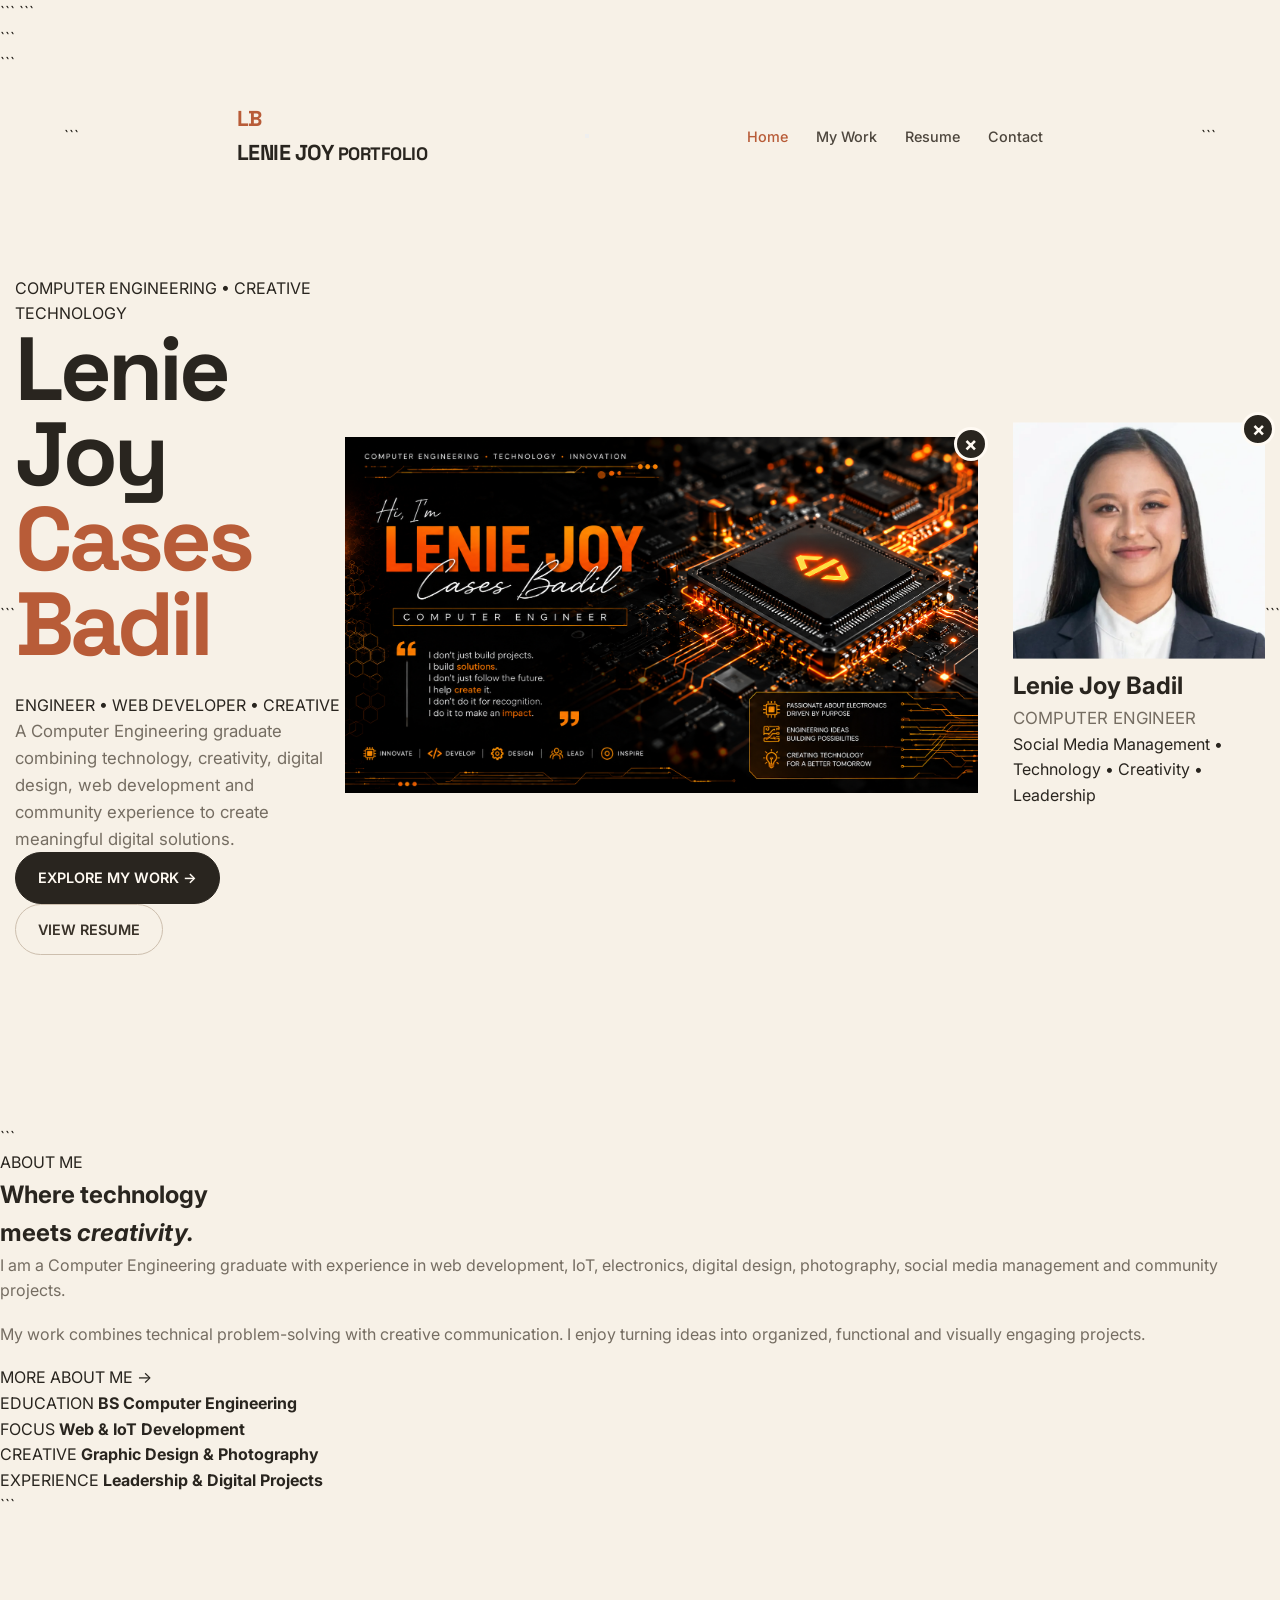
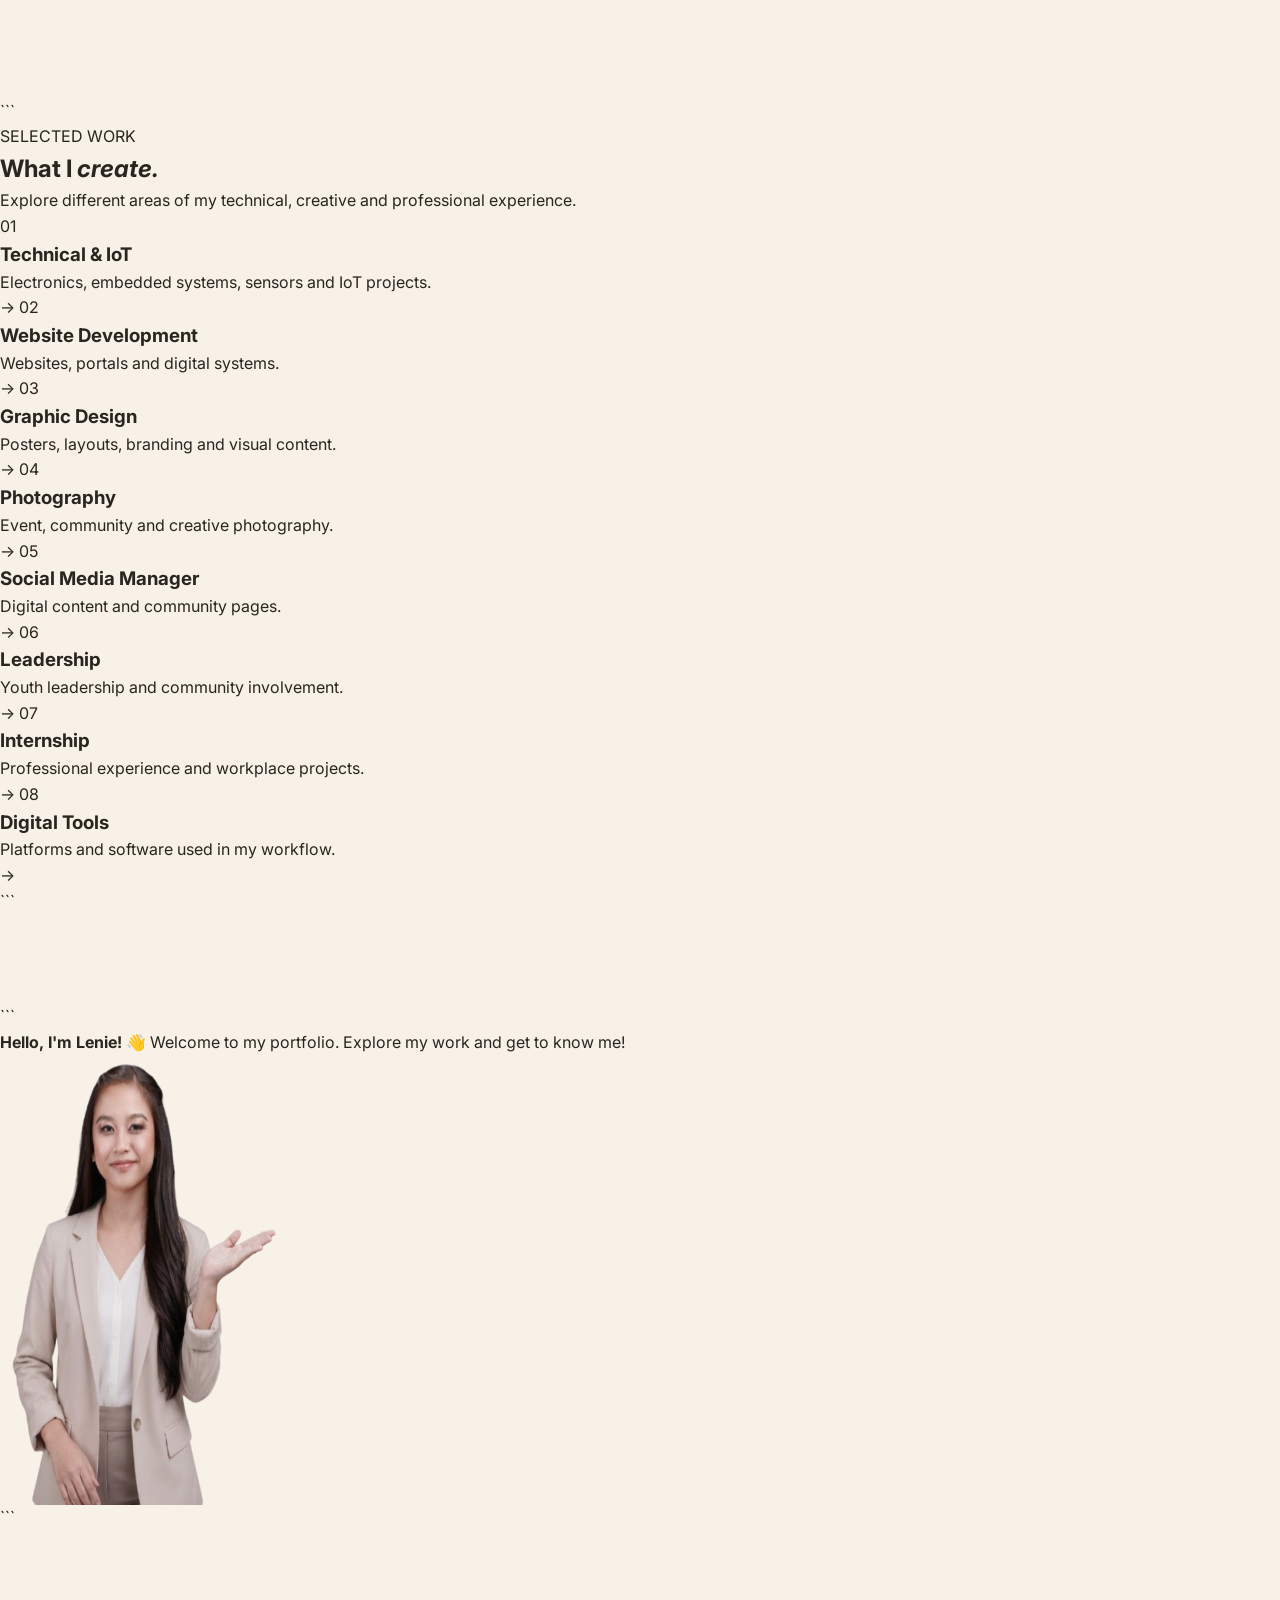
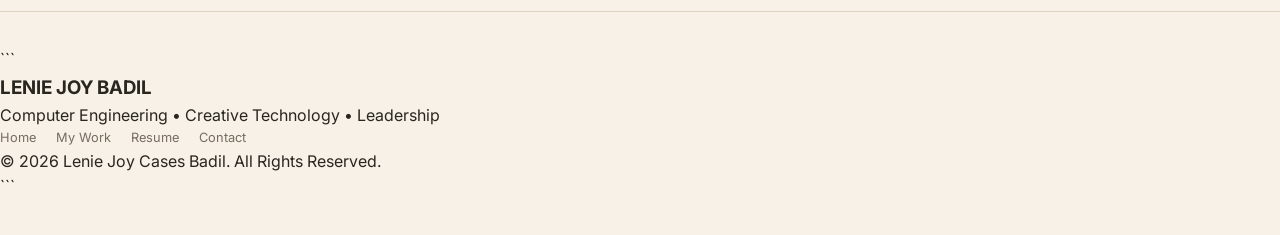
==== index.html @ 1d4273eb "k" ====
<!DOCTYPE html>

<html lang="en">

<head>
    <meta charset="UTF-8">
    <meta name="viewport" content="width=device-width, initial-scale=1.0">

```
<title>Lenie Joy Badil | Portfolio</title>

<link rel="stylesheet" href="style.css">

<style>
    /* =====================================================
       PROFILE + COVER PHOTO CONTROLS
    ===================================================== */

    .photo-card-wrapper {
        position: relative;
        display: inline-block;
    }

    .photo-card-wrapper .photo-x {
        position: absolute;
        top: -10px;
        right: -10px;
        width: 34px;
        height: 34px;

        display: flex;
        align-items: center;
        justify-content: center;

        border-radius: 50%;
        background: #29251f;
        color: #fffaf3;

        font-size: 20px;
        font-weight: 700;
        line-height: 1;

        border: 3px solid #fffaf3;

        z-index: 20;
        cursor: pointer;

        text-decoration: none;

        transition:
            background 0.3s ease,
            transform 0.3s ease,
            color 0.3s ease;
    }

    .photo-card-wrapper .photo-x:hover {
        background: #b85c38;
        color: #fff;
        transform: rotate(90deg) scale(1.1);
    }

    /* Make sure the clickable photo stays above the card */

    .photo-card-wrapper .cover-card,
    .photo-card-wrapper .profile-photo {
        position: relative;
        z-index: 5;
    }

    /* =====================================================
       GIRL ICON HIDE ANIMATION
    ===================================================== */

    .girl-welcome {
        transition:
            opacity 0.5s ease,
            transform 0.5s ease;
    }

    .girl-welcome.girl-hidden {
        opacity: 0;
        transform: translateY(30px) scale(0.8);
        pointer-events: none;
    }

    .girl-icon {
        cursor: pointer;
        transition:
            transform 0.3s ease,
            opacity 0.3s ease;
    }

    .girl-icon:hover {
        transform: scale(1.05);
    }

    /* =====================================================
       MOBILE PHOTO CONTROLS
    ===================================================== */

    @media (max-width: 600px) {

        .photo-card-wrapper .photo-x {
            width: 30px;
            height: 30px;
            font-size: 17px;
            top: -8px;
            right: -8px;
        }

    }
</style>
```

</head>

<body>

<!-- =====================================================
     BACKGROUND
===================================================== -->

<div class="background">

```
<div class="orb orb1"></div>
<div class="orb orb2"></div>
<div class="grid"></div>
```

</div>

<!-- =====================================================
     NAVIGATION
===================================================== -->

<header class="navbar">

```
<!-- LOGO / HOME -->

<a href="index.html" class="logo">

    <span>LB</span>

    <div>
        <strong>LENIE JOY</strong>
        <small>PORTFOLIO</small>
    </div>

</a>


<!-- HAMBURGER MENU -->

<button
    class="menu-toggle"
    id="menuToggle"
    type="button"
    aria-label="Open navigation"
    aria-expanded="false"
>

    <span></span>
    <span></span>
    <span></span>

</button>


<!-- NAVIGATION LINKS -->

<nav
    class="nav-links"
    id="navLinks"
>

    <a
        href="index.html"
        class="active"
    >
        Home
    </a>

    <a href="technical.html">
        My Work
    </a>

    <a href="resume.html">
        Resume
    </a>

    <a href="contact.html">
        Contact
    </a>

</nav>
```

</header>

<!-- =====================================================
     MAIN
===================================================== -->

<main>

<!-- =====================================================
     HERO SECTION
===================================================== -->

<section class="hero">

```
<!-- =================================================
     HERO TEXT
================================================== -->

<div class="hero-text">

    <span class="small-label">
        COMPUTER ENGINEERING • CREATIVE TECHNOLOGY
    </span>


    <h1>

        Lenie Joy

        <span>
            Cases Badil
        </span>

    </h1>


    <div class="hero-title">
        ENGINEER • WEB DEVELOPER • CREATIVE
    </div>


    <p class="hero-description">

        A Computer Engineering graduate combining technology,
        creativity, digital design, web development and community
        experience to create meaningful digital solutions.

    </p>


    <!-- HERO BUTTONS -->

    <div class="hero-buttons">

        <a
            href="technical.html"
            class="btn btn-primary"
        >
            EXPLORE MY WORK →
        </a>


        <a
            href="resume.html"
            class="btn btn-outline"
        >
            VIEW RESUME
        </a>

    </div>

</div>



<!-- =================================================
     PROFILE + COVER
     DESKTOP = RIGHT SIDE
================================================== -->

<div class="hero-profile">


    <!-- =================================================
         CLICKABLE COVER PHOTO
    ================================================== -->

    <div class="photo-card-wrapper">

        <a
            href="assets/cover.jpg"
            target="_blank"
            rel="noopener noreferrer"
            class="cover-card"
            aria-label="Open cover photo"
        >

            <img
                src="assets/cover.jpg"
                alt="Lenie Joy Badil Cover"
            >

        </a>


        <!-- X BUTTON -->

        <a
            href="index.html"
            class="photo-x"
            aria-label="Return to home page"
            title="Back to Home"
        >
            ×
        </a>

    </div>



    <!-- =================================================
         PROFILE CARD
    ================================================== -->

    <div class="profile-card">


        <!-- PROFILE PHOTO + X -->

        <div class="photo-card-wrapper">

            <a
                href="assets/profile.jpg"
                target="_blank"
                rel="noopener noreferrer"
                class="profile-photo"
                aria-label="Open profile photo"
            >

                <img
                    src="assets/profile.jpg"
                    alt="Lenie Joy Badil Profile"
                >

            </a>


            <!-- X BUTTON -->

            <a
                href="index.html"
                class="photo-x"
                aria-label="Return to home page"
                title="Back to Home"
            >
                ×
            </a>

        </div>



        <!-- PROFILE INFORMATION -->

        <div class="profile-content">

            <h2>
                Lenie Joy Badil
            </h2>


            <p>
                COMPUTER ENGINEER
            </p>


            <div class="profile-line"></div>


            <span>
                Social Media Management • Technology • Creativity • Leadership
            </span>

        </div>

    </div>

</div>
```

</section>

<!-- =====================================================
     ABOUT ME
===================================================== -->

<section class="profile-section">

```
<div class="section-heading">

    <span class="small-label">
        ABOUT ME
    </span>


    <h2>

        Where technology<br>

        meets <em>creativity.</em>

    </h2>

</div>



<div class="about-content">


    <!-- ABOUT TEXT -->

    <div class="about-text">

        <p>

            I am a Computer Engineering graduate with experience
            in web development, IoT, electronics, digital design,
            photography, social media management and community
            projects.

        </p>


        <p>

            My work combines technical problem-solving with
            creative communication. I enjoy turning ideas into
            organized, functional and visually engaging projects.

        </p>


        <a
            href="resume.html"
            class="text-button"
        >
            MORE ABOUT ME →
        </a>

    </div>



    <!-- INFORMATION BOXES -->

    <div class="info-grid">


        <div class="info-box">

            <span>
                EDUCATION
            </span>

            <strong>
                BS Computer Engineering
            </strong>

        </div>



        <div class="info-box">

            <span>
                FOCUS
            </span>

            <strong>
                Web & IoT Development
            </strong>

        </div>



        <div class="info-box">

            <span>
                CREATIVE
            </span>

            <strong>
                Graphic Design & Photography
            </strong>

        </div>



        <div class="info-box">

            <span>
                EXPERIENCE
            </span>

            <strong>
                Leadership & Digital Projects
            </strong>

        </div>

    </div>

</div>
```

</section>

<!-- =====================================================
     SELECTED WORK
===================================================== -->

<section class="work-section">

```
<div class="section-heading centered">

    <span class="small-label">
        SELECTED WORK
    </span>


    <h2>
        What I <em>create.</em>
    </h2>


    <p>

        Explore different areas of my technical,
        creative and professional experience.

    </p>

</div>



<!-- WORK LINKS -->

<div class="work-links">


    <!-- 01 -->

    <a
        href="technical.html"
        class="work-link"
    >

        <span class="work-number">
            01
        </span>


        <div>

            <h3>
                Technical & IoT
            </h3>

            <p>
                Electronics, embedded systems,
                sensors and IoT projects.
            </p>

        </div>


        <span class="work-arrow">
            →
        </span>

    </a>



    <!-- 02 -->

    <a
        href="website.html"
        class="work-link"
    >

        <span class="work-number">
            02
        </span>


        <div>

            <h3>
                Website Development
            </h3>

            <p>
                Websites, portals and digital systems.
            </p>

        </div>


        <span class="work-arrow">
            →
        </span>

    </a>



    <!-- 03 -->

    <a
        href="graphic-design.html"
        class="work-link"
    >

        <span class="work-number">
            03
        </span>


        <div>

            <h3>
                Graphic Design
            </h3>

            <p>
                Posters, layouts, branding and visual content.
            </p>

        </div>


        <span class="work-arrow">
            →
        </span>

    </a>



    <!-- 04 -->

    <a
        href="photography.html"
        class="work-link"
    >

        <span class="work-number">
            04
        </span>


        <div>

            <h3>
                Photography
            </h3>

            <p>
                Event, community and creative photography.
            </p>

        </div>


        <span class="work-arrow">
            →
        </span>

    </a>



    <!-- 05 -->

    <a
        href="social-media.html"
        class="work-link"
    >

        <span class="work-number">
            05
        </span>


        <div>

            <h3>
                Social Media Manager
            </h3>

            <p>
                Digital content and community pages.
            </p>

        </div>


        <span class="work-arrow">
            →
        </span>

    </a>



    <!-- 06 -->

    <a
        href="leadership.html"
        class="work-link"
    >

        <span class="work-number">
            06
        </span>


        <div>

            <h3>
                Leadership
            </h3>

            <p>
                Youth leadership and community involvement.
            </p>

        </div>


        <span class="work-arrow">
            →
        </span>

    </a>



    <!-- 07 -->

    <a
        href="internship.html"
        class="work-link"
    >

        <span class="work-number">
            07
        </span>


        <div>

            <h3>
                Internship
            </h3>

            <p>
                Professional experience and workplace projects.
            </p>

        </div>


        <span class="work-arrow">
            →
        </span>

    </a>



    <!-- 08 -->

    <a
        href="tools.html"
        class="work-link"
    >

        <span class="work-number">
            08
        </span>


        <div>

            <h3>
                Digital Tools
            </h3>

            <p>
                Platforms and software used in my workflow.
            </p>

        </div>


        <span class="work-arrow">
            →
        </span>

    </a>

</div>
```

</section>

</main>

<!-- =====================================================
     WELCOME GIRL
===================================================== -->

<div
    class="girl-welcome"
    id="girlWelcome"
>

```
<!-- SPEECH BUBBLE -->

<div class="welcome-message">

    <strong>
        Hello, I'm Lenie! 👋
    </strong>

    <span>
        Welcome to my portfolio. Explore my work and get to know me!
    </span>

</div>


<!-- GIRL ICON -->

<img
    src="assets/girl-icon.png"
    id="girlIcon"
    class="girl-icon"
    alt="Welcome"
    title="Click me to hide"
>
```

</div>

<!-- =====================================================
     FOOTER
===================================================== -->

<footer>

```
<div class="footer-top">


    <div>

        <h3>
            LENIE JOY <span>BADIL</span>
        </h3>


        <p>
            Computer Engineering • Creative Technology • Leadership
        </p>

    </div>



    <div class="footer-links">

        <a href="index.html">
            Home
        </a>

        <a href="technical.html">
            My Work
        </a>

        <a href="resume.html">
            Resume
        </a>

        <a href="contact.html">
            Contact
        </a>

    </div>

</div>



<div class="footer-bottom">

    © 2026 Lenie Joy Cases Badil. All Rights Reserved.

</div>
```

</footer>

<!-- =====================================================
     JAVASCRIPT
===================================================== -->

<script src="script.js"></script>

<script>

    /* =====================================================
       GIRL ICON — HIDE FOR 8 SECONDS
    ===================================================== */

    const girlIcon = document.getElementById("girlIcon");
    const girlWelcome = document.getElementById("girlWelcome");

    if (girlIcon && girlWelcome) {

        girlIcon.addEventListener("click", function () {

            // Hide the entire girl + speech bubble
            girlWelcome.classList.add("girl-hidden");

            // Bring it back after 8 seconds
            setTimeout(function () {

                girlWelcome.classList.remove("girl-hidden");

            }, 8000);

        });

    }


    /* =====================================================
       PREVENT X BUTTON FROM OPENING PHOTO
    ===================================================== */

    document.querySelectorAll(".photo-x").forEach(function (button) {

        button.addEventListener("click", function (event) {

            event.stopPropagation();

        });

    });

</script>

</body>
</html>
---- style.css ----
/* =========================================================
   LENIE JOY BADIL — PORTFOLIO
   COMPLETE STYLE.CSS
   Cream / Warm Minimal Portfolio
========================================================= */

@import url('https://fonts.googleapis.com/css2?family=Inter:wght@300;400;500;600;700;800&family=Space+Grotesk:wght@400;500;600;700&display=swap');

/* =========================================================
   RESET
========================================================= */

* {
    margin: 0;
    padding: 0;
    box-sizing: border-box;
}

html {
    scroll-behavior: smooth;
}

body {
    font-family: 'Inter', sans-serif;
    background: #f7f1e7;
    color: #29251f;
    line-height: 1.6;
    overflow-x: hidden;
}

a {
    text-decoration: none;
    color: inherit;
}

img {
    max-width: 100%;
    display: block;
}

button,
input,
textarea {
    font-family: inherit;
}

/* =========================================================
   GLOBAL CONTAINER
========================================================= */

.container {
    width: min(1180px, 90%);
    margin: 0 auto;
}

/* =========================================================
   HEADER / NAVIGATION
========================================================= */

header {
    width: 100%;
    position: relative;
    z-index: 100;
}

.navbar {
    width: min(1180px, 90%);
    margin: 0 auto;
    padding: 25px 0;
    display: flex;
    justify-content: space-between;
    align-items: center;
}

.logo {
    font-family: 'Space Grotesk', sans-serif;
    font-size: 1.35rem;
    font-weight: 700;
    letter-spacing: -0.5px;
}

.logo span {
    color: #b85c38;
}

.nav-links {
    display: flex;
    align-items: center;
    gap: 28px;
    list-style: none;
}

.nav-links a {
    font-size: 0.9rem;
    font-weight: 500;
    color: #4d463d;
    transition: 0.3s ease;
}

.nav-links a:hover {
    color: #b85c38;
}

.nav-links .active {
    color: #b85c38;
}

/* =========================================================
   HOME BUTTON
========================================================= */

.home-btn {
    display: inline-flex;
    align-items: center;
    gap: 8px;
    padding: 11px 19px;
    border: 1px solid #d8cbbb;
    border-radius: 50px;
    background: rgba(255, 252, 246, 0.8);
    color: #393229;
    font-size: 0.88rem;
    font-weight: 600;
    transition: all 0.3s ease;
}

.home-btn:hover {
    background: #b85c38;
    border-color: #b85c38;
    color: #fffaf2;
    transform: translateY(-2px);
    box-shadow: 0 8px 20px rgba(184, 92, 56, 0.18);
}

/* =========================================================
   HERO
========================================================= */

.hero {
    min-height: 78vh;
    display: flex;
    align-items: center;
    padding: 80px 0;
}

.hero-content {
    max-width: 800px;
}

.hero-label {
    display: inline-block;
    margin-bottom: 18px;
    color: #b85c38;
    font-size: 0.82rem;
    font-weight: 700;
    text-transform: uppercase;
    letter-spacing: 2px;
}

.hero h1 {
    font-family: 'Space Grotesk', sans-serif;
    font-size: clamp(3rem, 7vw, 6.5rem);
    line-height: 0.95;
    letter-spacing: -4px;
    margin-bottom: 25px;
}

.hero h1 span {
    color: #b85c38;
}

.hero p {
    max-width: 650px;
    color: #756d62;
    font-size: 1.05rem;
}

/* =========================================================
   PROFILE / GIRL ICON / COVER AREA
========================================================= */

.profile-section,
.profile-area,
.profile-wrapper,
.hero-profile {
    position: relative;
}

.profile-area,
.profile-wrapper,
.hero-profile {
    display: flex;
    align-items: center;
    justify-content: center;
    gap: 35px;
}

/* =========================================================
   GIRL ICON
========================================================= */

.girl-icon,
.girl-character,
.profile-girl,
.hero-girl {
    position: relative;
    width: 280px;
    height: 450px;
    flex-shrink: 0;
    z-index: 3;
    display: flex;
    align-items: flex-end;
    justify-content: center;

    cursor: pointer;

    transition:
        opacity 0.6s ease,
        transform 0.6s ease,
        visibility 0.6s ease;
}

/* Actual girl image */

.girl-icon img,
.girl-character img,
.profile-girl img,
.hero-girl img {
    width: 100%;
    height: 100%;
    object-fit: contain;
    object-position: center bottom;
    cursor: pointer;
}

/*
   When JavaScript adds .girl-hidden,
   the girl disappears.
*/

.girl-icon.girl-hidden,
.girl-character.girl-hidden,
.profile-girl.girl-hidden,
.hero-girl.girl-hidden {
    opacity: 0;
    transform: translateY(35px) scale(0.92);
    visibility: hidden;
    pointer-events: none;
}

/* Small hint that the girl can be clicked */

.girl-icon::after,
.girl-character::after,
.profile-girl::after,
.hero-girl::after {
    content: "CLICK ME";

    position: absolute;
    bottom: 15px;
    left: 50%;

    transform: translateX(-50%) translateY(8px);

    padding: 6px 12px;

    background: rgba(41, 37, 31, 0.82);
    color: #fffaf2;

    border-radius: 50px;

    font-size: 0.65rem;
    font-weight: 700;
    letter-spacing: 1px;

    opacity: 0;

    pointer-events: none;

    transition: 0.3s ease;
}

.girl-icon:hover::after,
.girl-character:hover::after,
.profile-girl:hover::after,
.hero-girl:hover::after {
    opacity: 1;
    transform: translateX(-50%) translateY(0);
}

/* =========================================================
   SPEECH / BUBBLE MESSAGE
========================================================= */

.message-bubble,
.speech-bubble,
.bubble-message,
.profile-bubble {
    position: absolute;
    z-index: 8;

    top: 15px;
    right: -85px;

    max-width: 270px;
    min-width: 210px;

    padding: 17px 21px;

    border-radius: 20px;

    background: #fffaf3;
    border: 1px solid #ded0bf;

    box-shadow: 0 14px 35px rgba(70, 54, 39, 0.10);

    color: #4c453c;
    font-size: 0.86rem;
    line-height: 1.55;
}

/* Bubble tail */

.message-bubble::after,
.speech-bubble::after,
.bubble-message::after,
.profile-bubble::after {
    content: "";

    position: absolute;

    left: 25px;
    bottom: -11px;

    width: 20px;
    height: 20px;

    background: #fffaf3;

    border-right: 1px solid #ded0bf;
    border-bottom: 1px solid #ded0bf;

    transform: rotate(45deg);
}

/* =========================================================
   PROFILE + COVER PHOTOS
========================================================= */

.photo-side,
.profile-photo-side,
.photo-links {
    display: flex;
    flex-direction: column;
    align-items: center;
    justify-content: center;

    gap: 25px;

    width: 380px;

    position: relative;

    z-index: 5;
}

/* =========================================================
   PHOTO WRAPPER
========================================================= */

.photo-wrapper {
    position: relative;
    display: inline-block;
}

/* =========================================================
   PROFILE PHOTO — CLICKABLE
========================================================= */

.profile-photo-link {
    width: 210px;
    height: 210px;

    display: block;

    border-radius: 50%;
    overflow: hidden;

    background: #eadfd1;

    border: 7px solid #fffaf3;

    box-shadow:
        0 14px 40px rgba(73, 57, 42, 0.16),
        0 0 0 1px #d9cbb9;

    transition:
        transform 0.35s ease,
        box-shadow 0.35s ease;
}

.profile-photo-link:hover {
    transform: translateY(-9px) scale(1.045);

    box-shadow:
        0 22px 50px rgba(73, 57, 42, 0.20),
        0 0 0 2px #b85c38;
}

.profile-photo-link img {
    width: 100%;
    height: 100%;

    object-fit: cover;

    transition: transform 0.4s ease;
}

.profile-photo-link:hover img {
    transform: scale(1.05);
}

/* =========================================================
   COVER PHOTO — CLICKABLE
========================================================= */

.cover-photo-link {
    width: 370px;
    height: 210px;

    display: block;

    overflow: hidden;

    border-radius: 27px;

    background: #eadfd1;

    border: 6px solid #fffaf3;

    box-shadow:
        0 14px 40px rgba(73, 57, 42, 0.15),
        0 0 0 1px #d9cbb9;

    transition:
        transform 0.35s ease,
        box-shadow 0.35s ease;
}

.cover-photo-link:hover {
    transform: translateY(-9px) scale(1.025);

    box-shadow:
        0 24px 52px rgba(73, 57, 42, 0.20),
        0 0 0 2px #b85c38;
}

.cover-photo-link img {
    width: 100%;
    height: 100%;

    object-fit: cover;

    transition: transform 0.45s ease;
}

.cover-photo-link:hover img {
    transform: scale(1.05);
}

/* =========================================================
   X BUTTON — RETURN TO HOME
========================================================= */

.photo-close {
    position: absolute;

    top: -11px;
    right: -11px;

    width: 38px;
    height: 38px;

    display: flex;
    align-items: center;
    justify-content: center;

    border-radius: 50%;

    background: #fffaf3;

    border: 1px solid #d8cbbb;

    color: #29251f;

    font-size: 24px;
    font-weight: 500;

    line-height: 1;

    z-index: 30;

    box-shadow:
        0 8px 22px rgba(73, 57, 42, 0.16);

    transition:
        background 0.3s ease,
        color 0.3s ease,
        transform 0.3s ease,
        box-shadow 0.3s ease;
}

.photo-close:hover {
    background: #b85c38;

    color: #fffaf2;

    border-color: #b85c38;

    transform: rotate(90deg) scale(1.1);

    box-shadow:
        0 12px 28px rgba(184, 92, 56, 0.25);
}

/* =========================================================
   PHOTO LABEL
========================================================= */

.photo-label {
    position: absolute;

    left: 50%;
    bottom: 14px;

    transform:
        translateX(-50%)
        translateY(10px);

    padding: 7px 14px;

    border-radius: 50px;

    background: rgba(41, 37, 31, 0.85);

    color: #fffaf2;

    font-size: 0.68rem;
    font-weight: 700;

    letter-spacing: 1px;

    text-transform: uppercase;

    opacity: 0;

    pointer-events: none;

    transition: 0.3s ease;
}

.photo-wrapper:hover .photo-label {
    opacity: 1;

    transform:
        translateX(-50%)
        translateY(0);
}

/* =========================================================
   ALTERNATIVE PHOTO CLASSES
========================================================= */

.profile-pic {
    width: 210px;
    height: 210px;

    border-radius: 50%;

    object-fit: cover;

    border: 7px solid #fffaf3;

    box-shadow:
        0 14px 40px rgba(73, 57, 42, 0.15);

    transition: 0.35s ease;
}

.profile-pic:hover {
    transform: translateY(-8px) scale(1.04);

    box-shadow:
        0 22px 48px rgba(73, 57, 42, 0.18);
}

.cover-pic {
    width: 370px;
    height: 210px;

    border-radius: 27px;

    object-fit: cover;

    border: 6px solid #fffaf3;

    box-shadow:
        0 14px 40px rgba(73, 57, 42, 0.14);

    transition: 0.35s ease;
}

.cover-pic:hover {
    transform: translateY(-8px) scale(1.025);

    box-shadow:
        0 22px 50px rgba(73, 57, 42, 0.18);
}

/* =========================================================
   PAGE HEADER
========================================================= */

.page-header {
    padding: 90px 0 55px;
}

.page-header h1 {
    font-family: 'Space Grotesk', sans-serif;

    font-size: clamp(2.8rem, 6vw, 5rem);

    line-height: 1;

    letter-spacing: -3px;

    margin-bottom: 18px;
}

.page-header h1 span {
    color: #b85c38;
}

.page-header p {
    max-width: 700px;

    color: #756d62;

    font-size: 1rem;
}

/* =========================================================
   SECTION
========================================================= */

section {
    padding: 90px 0;
}

.section-title {
    margin-bottom: 45px;
}

.section-title small {
    display: block;

    color: #b85c38;

    font-size: 0.75rem;

    font-weight: 700;

    letter-spacing: 2px;

    text-transform: uppercase;

    margin-bottom: 8px;
}

.section-title h2 {
    font-family: 'Space Grotesk', sans-serif;

    font-size: clamp(2rem, 4vw, 3.5rem);

    letter-spacing: -2px;
}

/* =========================================================
   BUTTONS
========================================================= */

.btn {
    display: inline-flex;

    justify-content: center;
    align-items: center;

    gap: 10px;

    padding: 13px 22px;

    border-radius: 50px;

    border: 1px solid #cdbfae;

    font-size: 0.9rem;

    font-weight: 600;

    transition: all 0.3s ease;
}

.btn-primary {
    background: #29251f;

    border-color: #29251f;

    color: #fffaf2;
}

.btn-primary:hover {
    background: #b85c38;

    border-color: #b85c38;

    transform: translateY(-2px);
}

.btn-outline {
    background: transparent;

    color: #393229;
}

.btn-outline:hover {
    background: #29251f;

    color: #fffaf2;

    transform: translateY(-2px);
}

/* =========================================================
   GENERAL CARDS
========================================================= */

.card {
    background: rgba(255, 252, 246, 0.8);

    border: 1px solid #e1d6c8;

    border-radius: 22px;

    padding: 30px;

    transition: all 0.35s ease;
}

.card:hover {
    transform: translateY(-7px);

    border-color: #cdbba7;

    box-shadow:
        0 18px 45px rgba(74, 59, 44, 0.09);
}

/* =========================================================
   TOOLS PAGE
   FLOATING TOOL CARDS
========================================================= */

.tools-section {
    padding-top: 30px;
}

.tools-list,
.tools-grid,
.tool-list {
    list-style: none !important;

    padding: 0 !important;

    margin: 0 !important;
}

.tools-grid ol,
.tools-grid ul,
.tools-list ol,
.tools-list ul {
    list-style: none !important;

    padding: 0 !important;

    margin: 0 !important;
}

.tools-grid {
    display: grid;

    grid-template-columns: repeat(3, 1fr);

    gap: 25px;
}

.tool-card {
    position: relative;

    min-height: 190px;

    padding: 30px;

    border-radius: 24px;

    background: rgba(255, 252, 246, 0.88);

    border: 1px solid #e1d6c8;

    box-shadow:
        0 10px 30px rgba(73, 57, 42, 0.055);

    display: flex;

    flex-direction: column;

    justify-content: space-between;

    overflow: hidden;

    transition:
        transform 0.35s ease,
        box-shadow 0.35s ease,
        border-color 0.35s ease,
        background 0.35s ease;
}

.tool-card::before {
    content: "";

    position: absolute;

    width: 110px;
    height: 110px;

    border-radius: 50%;

    background: rgba(184, 92, 56, 0.055);

    top: -45px;
    right: -35px;

    transition: transform 0.4s ease;
}

.tool-card:hover::before {
    transform: scale(1.35);
}

.tool-card:hover {
    transform: translateY(-10px);

    background: #fffaf3;

    border-color: #d0bca6;

    box-shadow:
        0 22px 50px rgba(73, 57, 42, 0.12);
}

.tool-icon {
    width: 54px;
    height: 54px;

    border-radius: 16px;

    display: flex;

    align-items: center;
    justify-content: center;

    background: #f0e5d7;

    color: #b85c38;

    font-size: 1.45rem;

    margin-bottom: 22px;

    transition: all 0.3s ease;
}

.tool-card:hover .tool-icon {
    background: #b85c38;

    color: #fffaf2;

    transform:
        rotate(-4deg)
        scale(1.05);
}

.tool-card h3 {
    position: relative;

    z-index: 1;

    font-family: 'Space Grotesk', sans-serif;

    font-size: 1.2rem;

    margin-bottom: 8px;

    color: #29251f;
}

.tool-card p {
    position: relative;

    z-index: 1;

    color: #756d62;

    font-size: 0.88rem;

    line-height: 1.65;
}

.tool-card a {
    position: relative;

    z-index: 2;

    display: inline-flex;

    align-items: center;

    gap: 7px;

    width: fit-content;

    margin-top: 22px;

    color: #b85c38;

    font-size: 0.85rem;

    font-weight: 700;

    transition: gap 0.3s ease;
}

.tool-card a:hover {
    gap: 12px;
}

/* =========================================================
   TOOL CATEGORY
========================================================= */

.tool-category {
    margin-bottom: 65px;
}

.tool-category-title {
    display: flex;

    align-items: center;

    gap: 14px;

    margin-bottom: 25px;
}

.tool-category-title h2 {
    font-family: 'Space Grotesk', sans-serif;

    font-size: 1.7rem;

    letter-spacing: -0.7px;
}

.tool-category-title span {
    width: 38px;

    height: 2px;

    background: #b85c38;
}

/* =========================================================
   PROJECT GRID
========================================================= */

.project-grid {
    display: grid;

    grid-template-columns: repeat(2, 1fr);

    gap: 28px;
}

.project-card {
    position: relative;

    overflow: hidden;

    border-radius: 24px;

    background: #fffaf3;

    border: 1px solid #e1d6c8;

    transition: 0.35s ease;
}

.project-card:hover {
    transform: translateY(-8px);

    box-shadow:
        0 20px 45px rgba(73, 57, 42, 0.1);
}

.project-image {
    width: 100%;

    height: 320px;

    object-fit: cover;
}

.project-content {
    padding: 25px;
}

.project-content h3 {
    font-family: 'Space Grotesk', sans-serif;

    margin-bottom: 8px;
}

.project-content p {
    color: #756d62;

    font-size: 0.9rem;
}

/* =========================================================
   GALLERY
========================================================= */

.gallery-grid {
    display: grid;

    grid-template-columns: repeat(3, 1fr);

    gap: 20px;
}

.gallery-item {
    position: relative;

    overflow: hidden;

    border-radius: 20px;

    background: #e9dfd2;

    cursor: pointer;
}

.gallery-item img {
    width: 100%;

    height: 280px;

    object-fit: cover;

    transition: transform 0.5s ease;
}

.gallery-item:hover img {
    transform: scale(1.06);
}

/* =========================================================
   SOCIAL MEDIA FLOATING CARDS
========================================================= */

.social-grid {
    display: grid;

    grid-template-columns: repeat(3, 1fr);

    gap: 25px;
}

.social-card {
    min-height: 170px;

    padding: 28px;

    border-radius: 22px;

    background: rgba(255, 252, 246, 0.85);

    border: 1px solid #e1d6c8;

    display: flex;

    flex-direction: column;

    justify-content: space-between;

    transition: 0.35s ease;
}

.social-card:hover {
    transform: translateY(-9px);

    box-shadow:
        0 20px 45px rgba(73, 57, 42, 0.1);
}

.social-card h3 {
    font-family: 'Space Grotesk', sans-serif;

    font-size: 1.15rem;
}

.social-card a {
    color: #b85c38;

    font-size: 0.85rem;

    font-weight: 700;
}

/* =========================================================
   ABOUT
========================================================= */

.about-grid {
    display: grid;

    grid-template-columns: 1fr 1fr;

    gap: 70px;

    align-items: center;
}

.about-image {
    border-radius: 25px;

    overflow: hidden;

    background: #e9dfd2;
}

.about-image img {
    width: 100%;

    height: 550px;

    object-fit: cover;
}

.about-text h2 {
    font-family: 'Space Grotesk', sans-serif;

    font-size: 2.5rem;

    line-height: 1.1;

    margin-bottom: 22px;
}

.about-text p {
    color: #756d62;

    margin-bottom: 18px;
}

/* =========================================================
   SKILLS
========================================================= */

.skills-grid {
    display: grid;

    grid-template-columns: repeat(3, 1fr);

    gap: 18px;
}

.skill {
    padding: 18px 20px;

    background: #fffaf3;

    border: 1px solid #e1d6c8;

    border-radius: 15px;

    font-size: 0.9rem;

    font-weight: 600;

    transition: 0.3s ease;
}

.skill:hover {
    transform: translateY(-4px);

    border-color: #b85c38;
}

/* =========================================================
   CONTACT
========================================================= */

.contact-grid {
    display: grid;

    grid-template-columns: 0.8fr 1.2fr;

    gap: 50px;
}

.contact-info h2 {
    font-family: 'Space Grotesk', sans-serif;

    font-size: 2.5rem;

    margin-bottom: 18px;
}

.contact-info p {
    color: #756d62;
}

.contact-item {
    margin-top: 25px;
}

.contact-item small {
    display: block;

    color: #b85c38;

    font-size: 0.75rem;

    font-weight: 700;

    text-transform: uppercase;

    letter-spacing: 1px;

    margin-bottom: 4px;
}

.contact-item a,
.contact-item span {
    color: #393229;

    font-weight: 500;
}

.contact-form {
    padding: 35px;

    background: #fffaf3;

    border: 1px solid #e1d6c8;

    border-radius: 25px;
}

.form-group {
    margin-bottom: 20px;
}

.form-group label {
    display: block;

    margin-bottom: 8px;

    font-size: 0.85rem;

    font-weight: 600;
}

.form-group input,
.form-group textarea {
    width: 100%;

    border: 1px solid #d9cdbf;

    background: #f9f3ea;

    border-radius: 12px;

    padding: 13px 15px;

    outline: none;

    color: #29251f;

    transition: 0.3s ease;
}

.form-group input:focus,
.form-group textarea:focus {
    border-color: #b85c38;

    background: #fffaf3;
}

.form-group textarea {
    min-height: 150px;

    resize: vertical;
}

/* =========================================================
   FOOTER
========================================================= */

footer {
    margin-top: 80px;

    border-top: 1px solid #dfd3c4;

    padding: 35px 0;
}

.footer-content {
    display: flex;

    justify-content: space-between;

    align-items: center;

    gap: 20px;
}

.footer-content p {
    color: #81786c;

    font-size: 0.8rem;
}

.footer-links {
    display: flex;

    gap: 20px;
}

.footer-links a {
    color: #756d62;

    font-size: 0.8rem;

    transition: 0.3s ease;
}

.footer-links a:hover {
    color: #b85c38;
}

/* =========================================================
   FADE ANIMATION
========================================================= */

.fade-up {
    opacity: 0;

    transform: translateY(25px);

    animation: fadeUp 0.8s ease forwards;
}

@keyframes fadeUp {

    to {
        opacity: 1;

        transform: translateY(0);
    }
}

/* =========================================================
   TABLET — 1100px
========================================================= */

@media (max-width: 1100px) {

    .profile-area,
    .profile-wrapper,
    .hero-profile {
        gap: 20px;
    }

    .girl-icon,
    .girl-character,
    .profile-girl,
    .hero-girl {
        width: 240px;

        height: 400px;
    }

    .photo-side,
    .profile-photo-side,
    .photo-links {
        width: 320px;
    }

    .profile-photo-link {
        width: 190px;

        height: 190px;
    }

    .cover-photo-link {
        width: 300px;

        height: 175px;
    }

    .message-bubble,
    .speech-bubble,
    .bubble-message,
    .profile-bubble {
        right: -65px;
    }
}

/* =========================================================
   TABLET — 900px
========================================================= */

@media (max-width: 900px) {

    .navbar {
        flex-direction: column;

        gap: 18px;
    }

    .nav-links {
        flex-wrap: wrap;

        justify-content: center;

        gap: 15px 20px;
    }

    .tools-grid {
        grid-template-columns: repeat(2, 1fr);
    }

    .social-grid {
        grid-template-columns: repeat(2, 1fr);
    }

    .gallery-grid {
        grid-template-columns: repeat(2, 1fr);
    }

    .project-grid {
        grid-template-columns: 1fr;
    }

    .about-grid,
    .contact-grid {
        grid-template-columns: 1fr;

        gap: 40px;
    }

    .skills-grid {
        grid-template-columns: repeat(2, 1fr);
    }

    .profile-area,
    .profile-wrapper,
    .hero-profile {
        flex-wrap: wrap;
    }

    .message-bubble,
    .speech-bubble,
    .bubble-message,
    .profile-bubble {
        right: -45px;
    }
}

/* =========================================================
   MOBILE — 600px
========================================================= */

@media (max-width: 600px) {

    .container,
    .navbar {
        width: 90%;
    }

    .navbar {
        padding: 18px 0;
    }

    .nav-links {
        gap: 10px 15px;
    }

    .nav-links a {
        font-size: 0.78rem;
    }

    .home-btn {
        padding: 9px 15px;

        font-size: 0.8rem;
    }

    .hero {
        min-height: 65vh;

        padding: 60px 0;
    }

    .hero h1 {
        letter-spacing: -2px;
    }

    section {
        padding: 65px 0;
    }

    .page-header {
        padding: 65px 0 35px;
    }

    .page-header h1 {
        letter-spacing: -2px;
    }

    /* =====================================================
       MOBILE PROFILE AREA
    ===================================================== */

    .profile-area,
    .profile-wrapper,
    .hero-profile {
        flex-direction: column;

        gap: 25px;
    }

    .girl-icon,
    .girl-character,
    .profile-girl,
    .hero-girl {
        width: 250px;

        height: 390px;

        order: 1;
    }

    .photo-side,
    .profile-photo-side,
    .photo-links {
        width: 100%;

        order: 2;
    }

    .profile-photo-link {
        width: 180px;

        height: 180px;
    }

    .cover-photo-link {
        width: min(360px, 95%);

        height: 190px;
    }

    .message-bubble,
    .speech-bubble,
    .bubble-message,
    .profile-bubble {
        top: 0;

        right: -15px;

        max-width: 230px;

        min-width: 180px;

        font-size: 0.8rem;

        padding: 14px 17px;
    }

    .photo-close {
        width: 34px;

        height: 34px;

        top: -9px;

        right: -9px;

        font-size: 21px;
    }

    /* =====================================================
       MOBILE TOOLS
    ===================================================== */

    .tools-grid {
        grid-template-columns: 1fr;

        gap: 18px;
    }

    .tool-card {
        min-height: 175px;

        padding: 25px;

        border-radius: 20px;
    }

    .tool-icon {
        width: 48px;

        height: 48px;

        font-size: 1.2rem;

        margin-bottom: 17px;
    }

    .tool-card h3 {
        font-size: 1.08rem;
    }

    .tool-card p {
        font-size: 0.84rem;
    }

    .tool-category {
        margin-bottom: 45px;
    }

    .tool-category-title h2 {
        font-size: 1.35rem;
    }

    /* =====================================================
       OTHER SECTIONS
    ===================================================== */

    .social-grid {
        grid-template-columns: 1fr;
    }

    .gallery-grid {
        grid-template-columns: 1fr;
    }

    .gallery-item img {
        height: 250px;
    }

    .skills-grid {
        grid-template-columns: 1fr;
    }

    .about-image img {
        height: 400px;
    }

    .contact-form {
        padding: 25px;
    }

    .footer-content {
        flex-direction: column;

        text-align: center;
    }

    .footer-links {
        justify-content: center;

        flex-wrap: wrap;
    }
}

/* =========================================================
   VERY SMALL DEVICES
========================================================= */

@media (max-width: 380px) {

    .hero h1 {
        font-size: 2.8rem;
    }

    .page-header h1 {
        font-size: 2.6rem;
    }

    .girl-icon,
    .girl-character,
    .profile-girl,
    .hero-girl {
        width: 220px;

        height: 350px;
    }

    .tool-card {
        padding: 22px;
    }

    .nav-links {
        gap: 8px 12px;
    }

    .message-bubble,
    .speech-bubble,
    .bubble-message,
    .profile-bubble {
        right: -5px;

        max-width: 205px;
    }

    .profile-photo-link {
        width: 165px;

        height: 165px;
    }

    .cover-photo-link {
        width: 94%;

        height: 175px;
    }
}
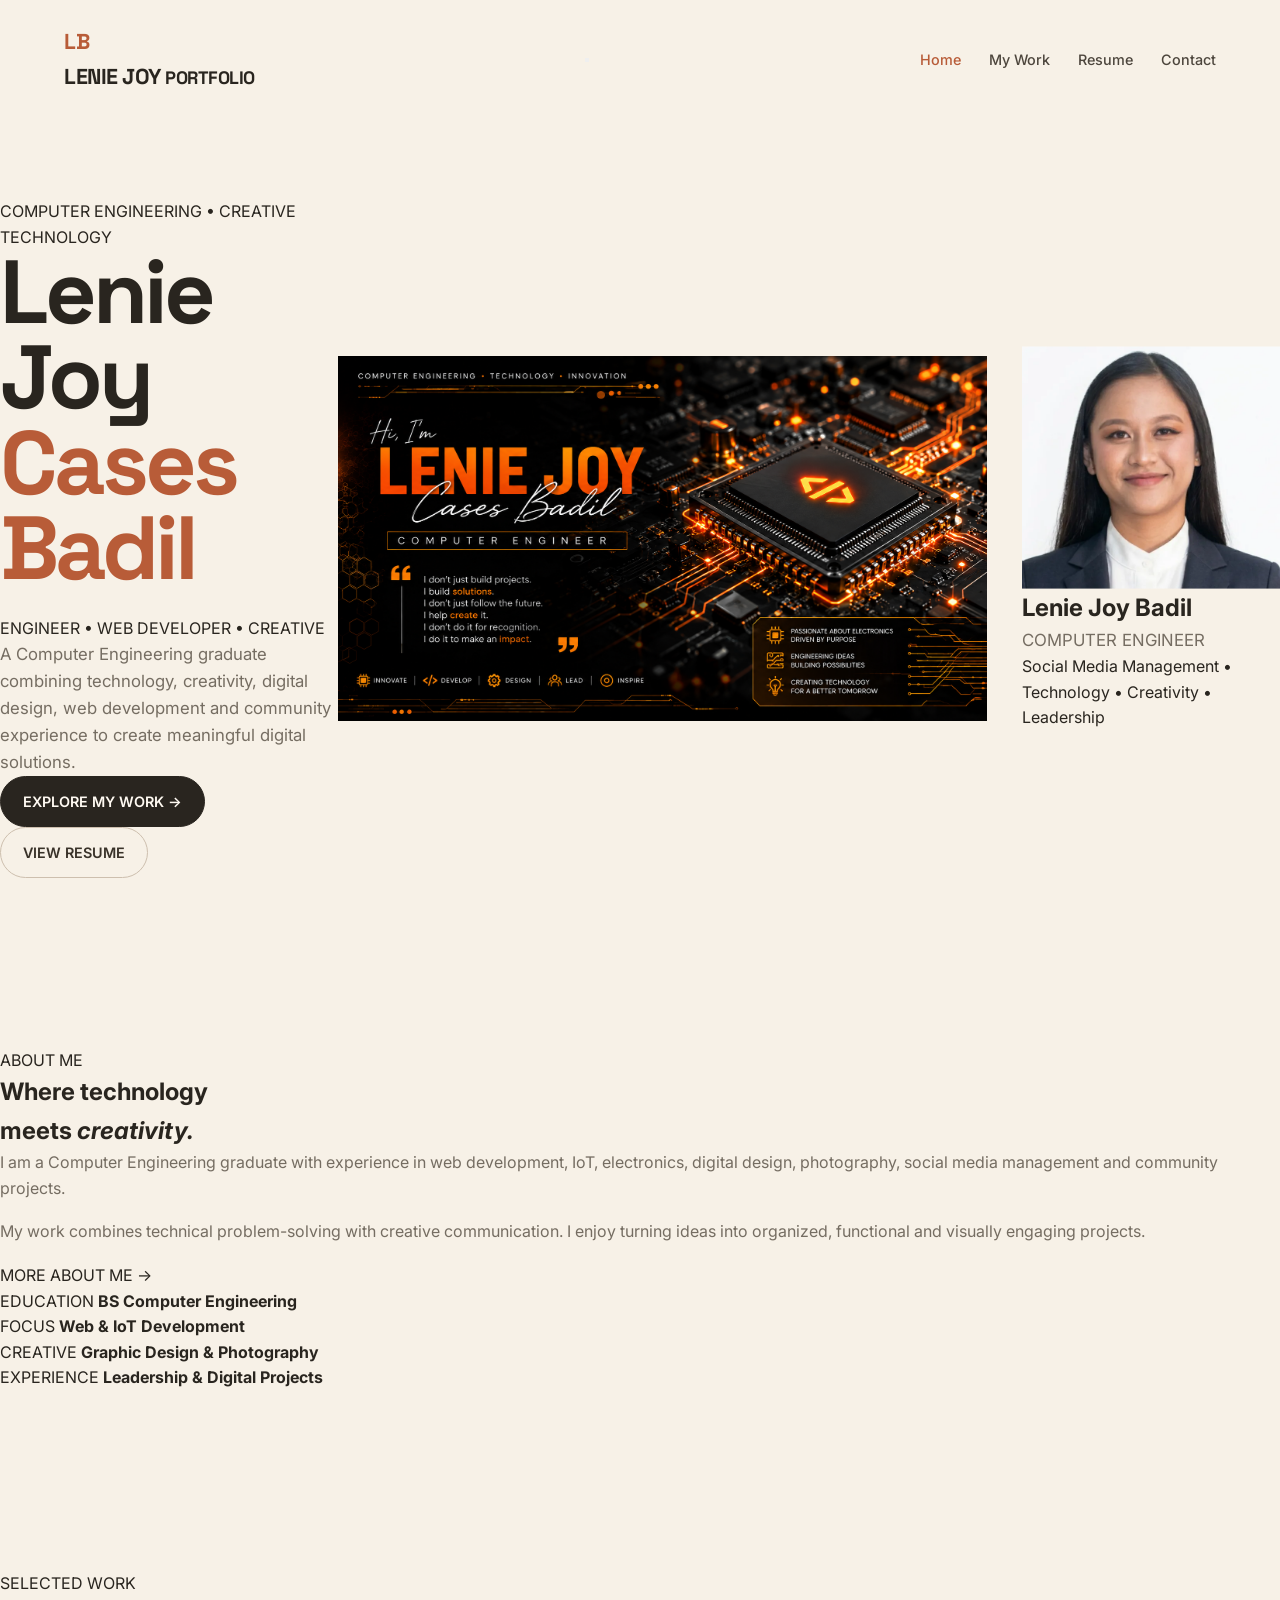
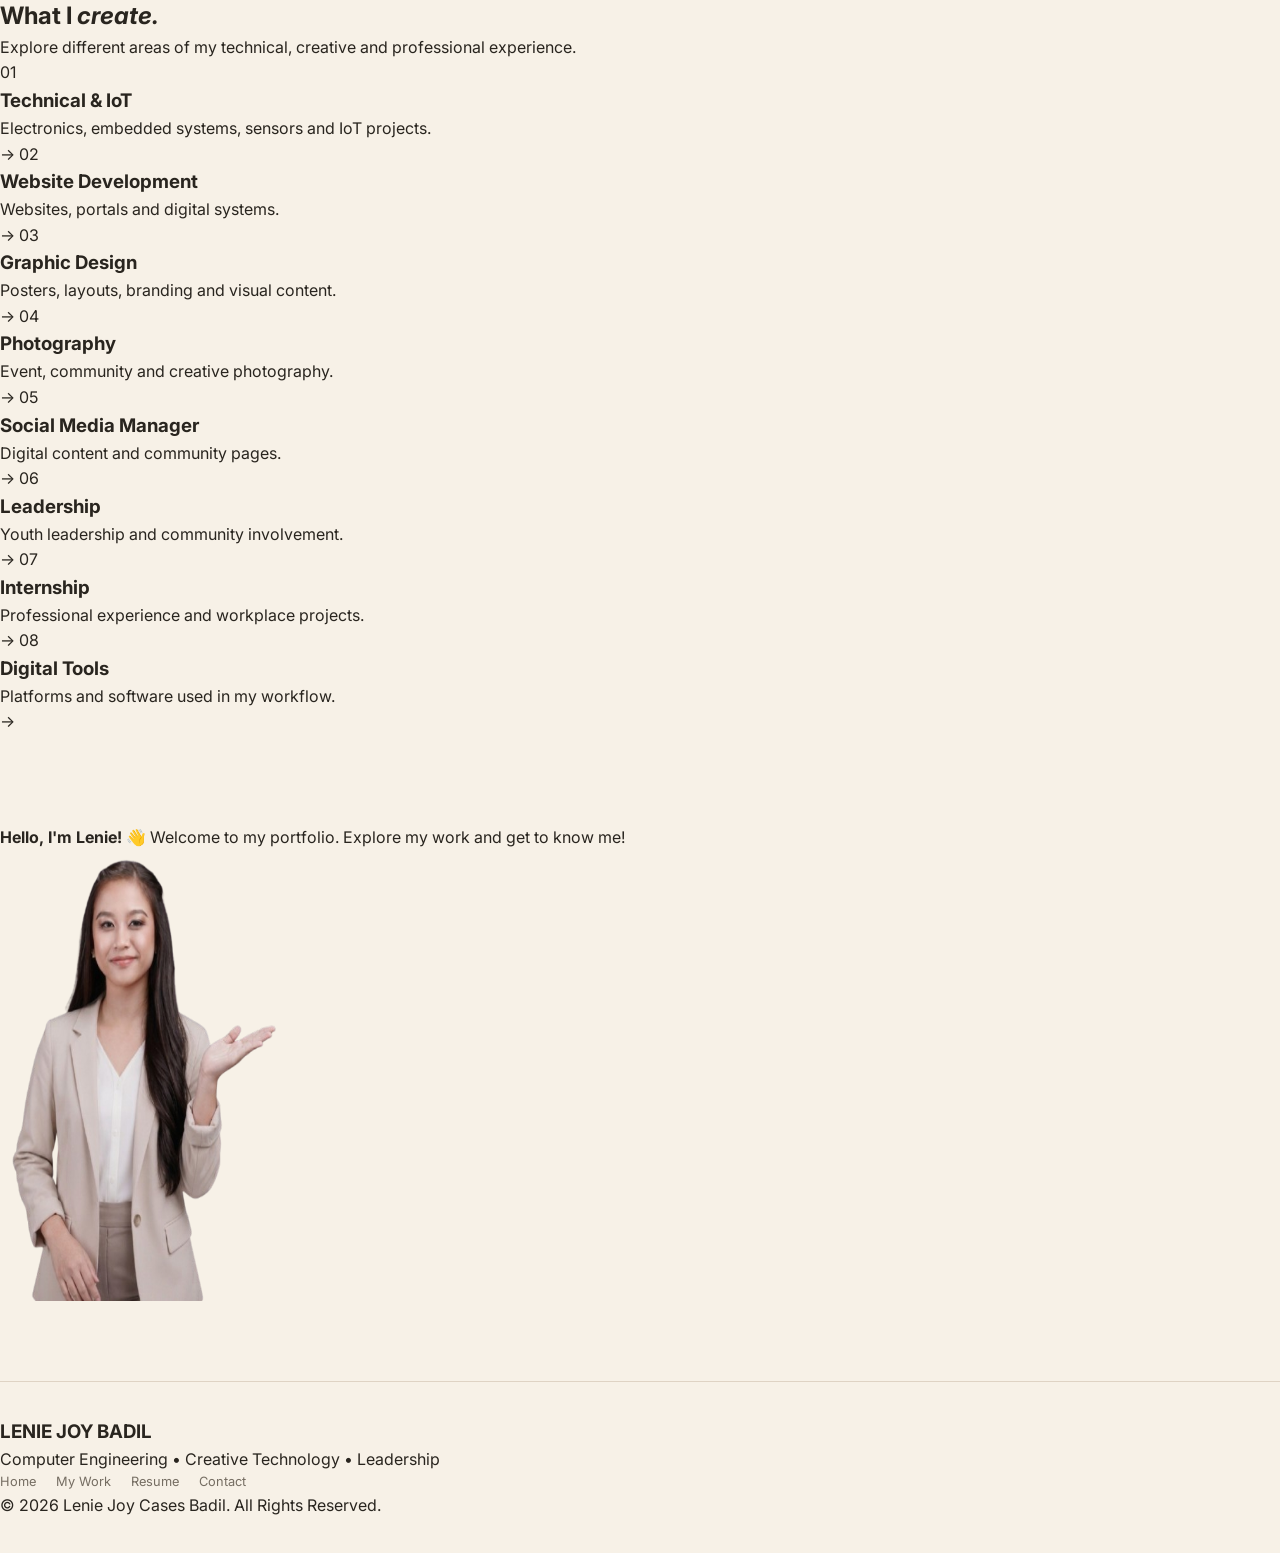
==== commit 6c8d7482: "p" ====
--- a/index.html
+++ b/index.html
@@ -1,974 +1,800 @@
-<!DOCTYPE html>
-
-<html lang="en">
-
-<head>
-    <meta charset="UTF-8">
-    <meta name="viewport" content="width=device-width, initial-scale=1.0">
-
-```
-<title>Lenie Joy Badil | Portfolio</title>
-
-<link rel="stylesheet" href="style.css">
-
-<style>
-    /* =====================================================
-       PROFILE + COVER PHOTO CONTROLS
-    ===================================================== */
-
-    .photo-card-wrapper {
-        position: relative;
-        display: inline-block;
-    }
-
-    .photo-card-wrapper .photo-x {
-        position: absolute;
-        top: -10px;
-        right: -10px;
-        width: 34px;
-        height: 34px;
-
-        display: flex;
-        align-items: center;
-        justify-content: center;
-
-        border-radius: 50%;
-        background: #29251f;
-        color: #fffaf3;
-
-        font-size: 20px;
-        font-weight: 700;
-        line-height: 1;
-
-        border: 3px solid #fffaf3;
-
-        z-index: 20;
-        cursor: pointer;
-
-        text-decoration: none;
-
-        transition:
-            background 0.3s ease,
-            transform 0.3s ease,
-            color 0.3s ease;
-    }
-
-    .photo-card-wrapper .photo-x:hover {
-        background: #b85c38;
-        color: #fff;
-        transform: rotate(90deg) scale(1.1);
-    }
-
-    /* Make sure the clickable photo stays above the card */
-
-    .photo-card-wrapper .cover-card,
-    .photo-card-wrapper .profile-photo {
-        position: relative;
-        z-index: 5;
-    }
-
-    /* =====================================================
-       GIRL ICON HIDE ANIMATION
-    ===================================================== */
-
-    .girl-welcome {
-        transition:
-            opacity 0.5s ease,
-            transform 0.5s ease;
-    }
-
-    .girl-welcome.girl-hidden {
-        opacity: 0;
-        transform: translateY(30px) scale(0.8);
-        pointer-events: none;
-    }
-
-    .girl-icon {
-        cursor: pointer;
-        transition:
-            transform 0.3s ease,
-            opacity 0.3s ease;
-    }
-
-    .girl-icon:hover {
-        transform: scale(1.05);
-    }
-
-    /* =====================================================
-       MOBILE PHOTO CONTROLS
-    ===================================================== */
-
-    @media (max-width: 600px) {
-
-        .photo-card-wrapper .photo-x {
-            width: 30px;
-            height: 30px;
-            font-size: 17px;
-            top: -8px;
-            right: -8px;
-        }
-
-    }
-</style>
-```
-
-</head>
-
-<body>
-
-<!-- =====================================================
-     BACKGROUND
-===================================================== -->
-
-<div class="background">
-
-```
-<div class="orb orb1"></div>
-<div class="orb orb2"></div>
-<div class="grid"></div>
-```
-
-</div>
-
-<!-- =====================================================
-     NAVIGATION
-===================================================== -->
-
-<header class="navbar">
-
-```
-<!-- LOGO / HOME -->
-
-<a href="index.html" class="logo">
-
-    <span>LB</span>
-
-    <div>
-        <strong>LENIE JOY</strong>
-        <small>PORTFOLIO</small>
-    </div>
-
-</a>
-
-
-<!-- HAMBURGER MENU -->
-
-<button
-    class="menu-toggle"
-    id="menuToggle"
-    type="button"
-    aria-label="Open navigation"
-    aria-expanded="false"
->
-
-    <span></span>
-    <span></span>
-    <span></span>
-
-</button>
-
-
-<!-- NAVIGATION LINKS -->
-
-<nav
-    class="nav-links"
-    id="navLinks"
->
-
-    <a
-        href="index.html"
-        class="active"
-    >
-        Home
-    </a>
-
-    <a href="technical.html">
-        My Work
-    </a>
-
-    <a href="resume.html">
-        Resume
-    </a>
-
-    <a href="contact.html">
-        Contact
-    </a>
-
-</nav>
-```
-
-</header>
-
-<!-- =====================================================
-     MAIN
-===================================================== -->
-
-<main>
-
-<!-- =====================================================
-     HERO SECTION
-===================================================== -->
-
-<section class="hero">
-
-```
-<!-- =================================================
-     HERO TEXT
-================================================== -->
-
-<div class="hero-text">
-
-    <span class="small-label">
-        COMPUTER ENGINEERING • CREATIVE TECHNOLOGY
-    </span>
-
-
-    <h1>
-
-        Lenie Joy
-
-        <span>
-            Cases Badil
-        </span>
-
-    </h1>
-
-
-    <div class="hero-title">
-        ENGINEER • WEB DEVELOPER • CREATIVE
-    </div>
-
-
-    <p class="hero-description">
-
-        A Computer Engineering graduate combining technology,
-        creativity, digital design, web development and community
-        experience to create meaningful digital solutions.
-
-    </p>
-
-
-    <!-- HERO BUTTONS -->
-
-    <div class="hero-buttons">
-
-        <a
-            href="technical.html"
-            class="btn btn-primary"
-        >
-            EXPLORE MY WORK →
-        </a>
-
-
-        <a
-            href="resume.html"
-            class="btn btn-outline"
-        >
-            VIEW RESUME
-        </a>
-
-    </div>
-
-</div>
-
-
-
-<!-- =================================================
-     PROFILE + COVER
-     DESKTOP = RIGHT SIDE
-================================================== -->
-
-<div class="hero-profile">
-
-
-    <!-- =================================================
-         CLICKABLE COVER PHOTO
-    ================================================== -->
-
-    <div class="photo-card-wrapper">
-
-        <a
-            href="assets/cover.jpg"
-            target="_blank"
-            rel="noopener noreferrer"
-            class="cover-card"
-            aria-label="Open cover photo"
-        >
-
-            <img
-                src="assets/cover.jpg"
-                alt="Lenie Joy Badil Cover"
-            >
-
-        </a>
-
-
-        <!-- X BUTTON -->
-
-        <a
-            href="index.html"
-            class="photo-x"
-            aria-label="Return to home page"
-            title="Back to Home"
-        >
-            ×
-        </a>
-
-    </div>
-
-
-
-    <!-- =================================================
-         PROFILE CARD
-    ================================================== -->
-
-    <div class="profile-card">
-
-
-        <!-- PROFILE PHOTO + X -->
-
-        <div class="photo-card-wrapper">
-
-            <a
-                href="assets/profile.jpg"
-                target="_blank"
-                rel="noopener noreferrer"
-                class="profile-photo"
-                aria-label="Open profile photo"
-            >
-
-                <img
-                    src="assets/profile.jpg"
-                    alt="Lenie Joy Badil Profile"
-                >
-
-            </a>
-
-
-            <!-- X BUTTON -->
-
-            <a
-                href="index.html"
-                class="photo-x"
-                aria-label="Return to home page"
-                title="Back to Home"
-            >
-                ×
-            </a>
-
-        </div>
-
-
-
-        <!-- PROFILE INFORMATION -->
-
-        <div class="profile-content">
-
-            <h2>
-                Lenie Joy Badil
-            </h2>
-
-
-            <p>
-                COMPUTER ENGINEER
-            </p>
-
-
-            <div class="profile-line"></div>
-
-
-            <span>
-                Social Media Management • Technology • Creativity • Leadership
-            </span>
-
-        </div>
-
-    </div>
-
-</div>
-```
-
-</section>
-
-<!-- =====================================================
-     ABOUT ME
-===================================================== -->
-
-<section class="profile-section">
-
-```
-<div class="section-heading">
-
-    <span class="small-label">
-        ABOUT ME
-    </span>
-
-
-    <h2>
-
-        Where technology<br>
-
-        meets <em>creativity.</em>
-
-    </h2>
-
-</div>
-
-
-
-<div class="about-content">
-
-
-    <!-- ABOUT TEXT -->
-
-    <div class="about-text">
-
-        <p>
-
-            I am a Computer Engineering graduate with experience
-            in web development, IoT, electronics, digital design,
-            photography, social media management and community
-            projects.
-
-        </p>
-
-
-        <p>
-
-            My work combines technical problem-solving with
-            creative communication. I enjoy turning ideas into
-            organized, functional and visually engaging projects.
-
-        </p>
-
-
-        <a
-            href="resume.html"
-            class="text-button"
-        >
-            MORE ABOUT ME →
-        </a>
-
-    </div>
-
-
-
-    <!-- INFORMATION BOXES -->
-
-    <div class="info-grid">
-
-
-        <div class="info-box">
-
-            <span>
-                EDUCATION
-            </span>
-
-            <strong>
-                BS Computer Engineering
-            </strong>
-
-        </div>
-
-
-
-        <div class="info-box">
-
-            <span>
-                FOCUS
-            </span>
-
-            <strong>
-                Web & IoT Development
-            </strong>
-
-        </div>
-
-
-
-        <div class="info-box">
-
-            <span>
-                CREATIVE
-            </span>
-
-            <strong>
-                Graphic Design & Photography
-            </strong>
-
-        </div>
-
-
-
-        <div class="info-box">
-
-            <span>
-                EXPERIENCE
-            </span>
-
-            <strong>
-                Leadership & Digital Projects
-            </strong>
-
-        </div>
-
-    </div>
-
-</div>
-```
-
-</section>
-
-<!-- =====================================================
-     SELECTED WORK
-===================================================== -->
-
-<section class="work-section">
-
-```
-<div class="section-heading centered">
-
-    <span class="small-label">
-        SELECTED WORK
-    </span>
-
-
-    <h2>
-        What I <em>create.</em>
-    </h2>
-
-
-    <p>
-
-        Explore different areas of my technical,
-        creative and professional experience.
-
-    </p>
-
-</div>
-
-
-
-<!-- WORK LINKS -->
-
-<div class="work-links">
-
-
-    <!-- 01 -->
-
-    <a
-        href="technical.html"
-        class="work-link"
-    >
-
-        <span class="work-number">
-            01
-        </span>
-
-
-        <div>
-
-            <h3>
-                Technical & IoT
-            </h3>
-
-            <p>
-                Electronics, embedded systems,
-                sensors and IoT projects.
-            </p>
-
-        </div>
-
-
-        <span class="work-arrow">
-            →
-        </span>
-
-    </a>
-
-
-
-    <!-- 02 -->
-
-    <a
-        href="website.html"
-        class="work-link"
-    >
-
-        <span class="work-number">
-            02
-        </span>
-
-
-        <div>
-
-            <h3>
-                Website Development
-            </h3>
-
-            <p>
-                Websites, portals and digital systems.
-            </p>
-
-        </div>
-
-
-        <span class="work-arrow">
-            →
-        </span>
-
-    </a>
-
-
-
-    <!-- 03 -->
-
-    <a
-        href="graphic-design.html"
-        class="work-link"
-    >
-
-        <span class="work-number">
-            03
-        </span>
-
-
-        <div>
-
-            <h3>
-                Graphic Design
-            </h3>
-
-            <p>
-                Posters, layouts, branding and visual content.
-            </p>
-
-        </div>
-
-
-        <span class="work-arrow">
-            →
-        </span>
-
-    </a>
-
-
-
-    <!-- 04 -->
-
-    <a
-        href="photography.html"
-        class="work-link"
-    >
-
-        <span class="work-number">
-            04
-        </span>
-
-
-        <div>
-
-            <h3>
-                Photography
-            </h3>
-
-            <p>
-                Event, community and creative photography.
-            </p>
-
-        </div>
-
-
-        <span class="work-arrow">
-            →
-        </span>
-
-    </a>
-
-
-
-    <!-- 05 -->
-
-    <a
-        href="social-media.html"
-        class="work-link"
-    >
-
-        <span class="work-number">
-            05
-        </span>
-
-
-        <div>
-
-            <h3>
-                Social Media Manager
-            </h3>
-
-            <p>
-                Digital content and community pages.
-            </p>
-
-        </div>
-
-
-        <span class="work-arrow">
-            →
-        </span>
-
-    </a>
-
-
-
-    <!-- 06 -->
-
-    <a
-        href="leadership.html"
-        class="work-link"
-    >
-
-        <span class="work-number">
-            06
-        </span>
-
-
-        <div>
-
-            <h3>
-                Leadership
-            </h3>
-
-            <p>
-                Youth leadership and community involvement.
-            </p>
-
-        </div>
-
-
-        <span class="work-arrow">
-            →
-        </span>
-
-    </a>
-
-
-
-    <!-- 07 -->
-
-    <a
-        href="internship.html"
-        class="work-link"
-    >
-
-        <span class="work-number">
-            07
-        </span>
-
-
-        <div>
-
-            <h3>
-                Internship
-            </h3>
-
-            <p>
-                Professional experience and workplace projects.
-            </p>
-
-        </div>
-
-
-        <span class="work-arrow">
-            →
-        </span>
-
-    </a>
-
-
-
-    <!-- 08 -->
-
-    <a
-        href="tools.html"
-        class="work-link"
-    >
-
-        <span class="work-number">
-            08
-        </span>
-
-
-        <div>
-
-            <h3>
-                Digital Tools
-            </h3>
-
-            <p>
-                Platforms and software used in my workflow.
-            </p>
-
-        </div>
-
-
-        <span class="work-arrow">
-            →
-        </span>
-
-    </a>
-
-</div>
-```
-
-</section>
-
-</main>
-
-<!-- =====================================================
-     WELCOME GIRL
-===================================================== -->
-
-<div
-    class="girl-welcome"
-    id="girlWelcome"
->
-
-```
-<!-- SPEECH BUBBLE -->
-
-<div class="welcome-message">
-
-    <strong>
-        Hello, I'm Lenie! 👋
-    </strong>
-
-    <span>
-        Welcome to my portfolio. Explore my work and get to know me!
-    </span>
-
-</div>
-
-
-<!-- GIRL ICON -->
-
-<img
-    src="assets/girl-icon.png"
-    id="girlIcon"
-    class="girl-icon"
-    alt="Welcome"
-    title="Click me to hide"
->
-```
-
-</div>
-
-<!-- =====================================================
-     FOOTER
-===================================================== -->
-
-<footer>
-
-```
-<div class="footer-top">
-
-
-    <div>
-
-        <h3>
-            LENIE JOY <span>BADIL</span>
-        </h3>
-
-
-        <p>
-            Computer Engineering • Creative Technology • Leadership
-        </p>
-
-    </div>
-
-
-
-    <div class="footer-links">
-
-        <a href="index.html">
-            Home
-        </a>
-
-        <a href="technical.html">
-            My Work
-        </a>
-
-        <a href="resume.html">
-            Resume
-        </a>
-
-        <a href="contact.html">
-            Contact
-        </a>
-
-    </div>
-
-</div>
-
-
-
-<div class="footer-bottom">
-
-    © 2026 Lenie Joy Cases Badil. All Rights Reserved.
-
-</div>
-```
-
-</footer>
-
-<!-- =====================================================
-     JAVASCRIPT
-===================================================== -->
-
-<script src="script.js"></script>
-
-<script>
-
-    /* =====================================================
-       GIRL ICON — HIDE FOR 8 SECONDS
-    ===================================================== */
-
-    const girlIcon = document.getElementById("girlIcon");
-    const girlWelcome = document.getElementById("girlWelcome");
-
-    if (girlIcon && girlWelcome) {
-
-        girlIcon.addEventListener("click", function () {
-
-            // Hide the entire girl + speech bubble
-            girlWelcome.classList.add("girl-hidden");
-
-            // Bring it back after 8 seconds
-            setTimeout(function () {
-
-                girlWelcome.classList.remove("girl-hidden");
-
-            }, 8000);
-
-        });
-
-    }
-
-
-    /* =====================================================
-       PREVENT X BUTTON FROM OPENING PHOTO
-    ===================================================== */
-
-    document.querySelectorAll(".photo-x").forEach(function (button) {
-
-        button.addEventListener("click", function (event) {
-
-            event.stopPropagation();
-
-        });
-
-    });
-
-</script>
-
-</body>
-</html>
+<!DOCTYPE html> 
+<html lang="en"> 
+ 
+<head> 
+    <meta charset="UTF-8"> 
+    <meta name="viewport" content="width=device-width, initial-scale=1.0"> 
+ 
+    <title>Lenie Joy Badil | Portfolio</title> 
+ 
+    <link rel="stylesheet" href="style.css"> 
+</head> 
+ 
+<body> 
+ 
+<!-- ===================================================== 
+     BACKGROUND 
+===================================================== --> 
+ 
+<div class="background"> 
+ 
+    <div class="orb orb1"></div> 
+    <div class="orb orb2"></div> 
+    <div class="grid"></div> 
+ 
+</div> 
+ 
+ 
+ 
+<!-- ===================================================== 
+     NAVIGATION 
+===================================================== --> 
+ 
+<header class="navbar"> 
+ 
+    <!-- LOGO / HOME --> 
+    <a href="index.html" class="logo"> 
+ 
+        <span>LB</span> 
+ 
+        <div> 
+            <strong>LENIE JOY</strong> 
+            <small>PORTFOLIO</small> 
+        </div> 
+ 
+    </a> 
+ 
+ 
+    <!-- HAMBURGER MENU 
+         VISIBLE ON DESKTOP + MOBILE --> 
+ 
+    <button 
+        class="menu-toggle" 
+        id="menuToggle" 
+        type="button" 
+        aria-label="Open navigation" 
+        aria-expanded="false" 
+    > 
+ 
+        <span></span> 
+        <span></span> 
+        <span></span> 
+ 
+    </button> 
+ 
+ 
+    <!-- NAVIGATION LINKS --> 
+ 
+    <nav 
+        class="nav-links" 
+        id="navLinks" 
+    > 
+ 
+        <a 
+            href="index.html" 
+            class="active" 
+        > 
+            Home 
+        </a> 
+ 
+        <a href="technical.html"> 
+            My Work 
+        </a> 
+ 
+        <a href="resume.html"> 
+            Resume 
+        </a> 
+ 
+        <a href="contact.html"> 
+            Contact 
+        </a> 
+ 
+    </nav> 
+ 
+</header> 
+ 
+ 
+ 
+<!-- ===================================================== 
+     MAIN 
+===================================================== --> 
+ 
+<main> 
+ 
+ 
+ 
+<!-- ===================================================== 
+     HERO SECTION 
+===================================================== --> 
+ 
+<section class="hero"> 
+ 
+ 
+    <!-- ================================================= 
+         HERO TEXT 
+    ================================================== --> 
+ 
+    <div class="hero-text"> 
+ 
+        <span class="small-label"> 
+            COMPUTER ENGINEERING • CREATIVE TECHNOLOGY 
+        </span> 
+ 
+ 
+        <h1> 
+ 
+            Lenie Joy 
+ 
+            <span> 
+                Cases Badil 
+            </span> 
+ 
+        </h1> 
+ 
+ 
+        <div class="hero-title"> 
+            ENGINEER • WEB DEVELOPER • CREATIVE 
+        </div> 
+ 
+ 
+        <p class="hero-description"> 
+ 
+            A Computer Engineering graduate combining technology, 
+            creativity, digital design, web development and community 
+            experience to create meaningful digital solutions. 
+ 
+        </p> 
+ 
+ 
+        <!-- HERO BUTTONS --> 
+ 
+        <div class="hero-buttons"> 
+ 
+            <a 
+                href="technical.html" 
+                class="btn btn-primary" 
+            > 
+                EXPLORE MY WORK → 
+            </a> 
+ 
+ 
+            <a 
+                href="resume.html" 
+                class="btn btn-outline" 
+            > 
+                VIEW RESUME 
+            </a> 
+ 
+        </div> 
+ 
+    </div> 
+ 
+ 
+ 
+    <!-- ================================================= 
+         PROFILE + COVER 
+         DESKTOP = RIGHT SIDE 
+    ================================================== --> 
+ 
+    <div class="hero-profile"> 
+ 
+ 
+        <!-- ================================================= 
+             CLICKABLE COVER PHOTO 
+        ================================================== --> 
+ 
+        <a 
+            href="assets/cover.jpg" 
+            target="_blank" 
+            rel="noopener noreferrer" 
+            class="cover-card" 
+            aria-label="Open cover photo" 
+        > 
+ 
+            <img 
+                src="assets/cover.jpg" 
+                alt="Lenie Joy Badil Cover" 
+            > 
+ 
+        </a> 
+ 
+ 
+ 
+        <!-- ================================================= 
+             PROFILE CARD 
+        ================================================== --> 
+ 
+        <div class="profile-card"> 
+ 
+ 
+            <!-- CLICKABLE PROFILE PHOTO --> 
+ 
+            <a 
+                href="assets/profile.jpg" 
+                target="_blank" 
+                rel="noopener noreferrer" 
+                class="profile-photo" 
+                aria-label="Open profile photo" 
+            > 
+ 
+                <img 
+                    src="assets/profile.jpg" 
+                    alt="Lenie Joy Badil Profile" 
+                > 
+ 
+            </a> 
+ 
+ 
+ 
+            <!-- PROFILE INFORMATION --> 
+ 
+            <div class="profile-content"> 
+ 
+                <h2> 
+                    Lenie Joy Badil 
+                </h2> 
+ 
+ 
+                <p> 
+                    COMPUTER ENGINEER 
+                </p> 
+ 
+ 
+                <div class="profile-line"></div> 
+ 
+ 
+                <span> 
+                    Social Media Management • Technology • Creativity • Leadership 
+                </span> 
+ 
+            </div> 
+ 
+        </div> 
+ 
+    </div> 
+ 
+</section> 
+ 
+ 
+ 
+<!-- ===================================================== 
+     ABOUT ME 
+===================================================== --> 
+ 
+<section class="profile-section"> 
+ 
+ 
+    <div class="section-heading"> 
+ 
+        <span class="small-label"> 
+            ABOUT ME 
+        </span> 
+ 
+ 
+        <h2> 
+ 
+            Where technology<br> 
+ 
+            meets <em>creativity.</em> 
+ 
+        </h2> 
+ 
+    </div> 
+ 
+ 
+ 
+    <div class="about-content"> 
+ 
+ 
+        <!-- ABOUT TEXT --> 
+ 
+        <div class="about-text"> 
+ 
+            <p> 
+ 
+                I am a Computer Engineering graduate with experience 
+                in web development, IoT, electronics, digital design, 
+                photography, social media management and community 
+                projects. 
+ 
+            </p> 
+ 
+ 
+            <p> 
+ 
+                My work combines technical problem-solving with 
+                creative communication. I enjoy turning ideas into 
+                organized, functional and visually engaging projects. 
+ 
+            </p> 
+ 
+ 
+            <a 
+                href="resume.html" 
+                class="text-button" 
+            > 
+                MORE ABOUT ME → 
+            </a> 
+ 
+        </div> 
+ 
+ 
+ 
+        <!-- INFORMATION BOXES --> 
+ 
+        <div class="info-grid"> 
+ 
+ 
+            <div class="info-box"> 
+ 
+                <span> 
+                    EDUCATION 
+                </span> 
+ 
+                <strong> 
+                    BS Computer Engineering 
+                </strong> 
+ 
+            </div> 
+ 
+ 
+ 
+            <div class="info-box"> 
+ 
+                <span> 
+                    FOCUS 
+                </span> 
+ 
+                <strong> 
+                    Web & IoT Development 
+                </strong> 
+ 
+            </div> 
+ 
+ 
+ 
+            <div class="info-box"> 
+ 
+                <span> 
+                    CREATIVE 
+                </span> 
+ 
+                <strong> 
+                    Graphic Design & Photography 
+                </strong> 
+ 
+            </div> 
+ 
+ 
+ 
+            <div class="info-box"> 
+ 
+                <span> 
+                    EXPERIENCE 
+                </span> 
+ 
+                <strong> 
+                    Leadership & Digital Projects 
+                </strong> 
+ 
+            </div> 
+ 
+        </div> 
+ 
+    </div> 
+ 
+</section> 
+ 
+ 
+ 
+<!-- ===================================================== 
+     SELECTED WORK 
+===================================================== --> 
+ 
+<section class="work-section"> 
+ 
+ 
+    <div class="section-heading centered"> 
+ 
+        <span class="small-label"> 
+            SELECTED WORK 
+        </span> 
+ 
+ 
+        <h2> 
+            What I <em>create.</em> 
+        </h2> 
+ 
+ 
+        <p> 
+ 
+            Explore different areas of my technical, 
+            creative and professional experience. 
+ 
+        </p> 
+ 
+    </div> 
+ 
+ 
+ 
+    <!-- WORK LINKS --> 
+ 
+    <div class="work-links"> 
+ 
+ 
+        <!-- 01 --> 
+ 
+        <a 
+            href="technical.html" 
+            class="work-link" 
+        > 
+ 
+            <span class="work-number"> 
+                01 
+            </span> 
+ 
+ 
+            <div> 
+ 
+                <h3> 
+                    Technical & IoT 
+                </h3> 
+ 
+                <p> 
+                    Electronics, embedded systems, 
+                    sensors and IoT projects. 
+                </p> 
+ 
+            </div> 
+ 
+ 
+            <span class="work-arrow"> 
+                → 
+            </span> 
+ 
+        </a> 
+ 
+ 
+ 
+        <!-- 02 --> 
+ 
+        <a 
+            href="website.html" 
+            class="work-link" 
+        > 
+ 
+            <span class="work-number"> 
+                02 
+            </span> 
+ 
+ 
+            <div> 
+ 
+                <h3> 
+                    Website Development 
+                </h3> 
+ 
+                <p> 
+                    Websites, portals and digital systems. 
+                </p> 
+ 
+            </div> 
+ 
+ 
+            <span class="work-arrow"> 
+                → 
+            </span> 
+ 
+        </a> 
+ 
+ 
+ 
+        <!-- 03 --> 
+ 
+        <a 
+            href="graphic-design.html" 
+            class="work-link" 
+        > 
+ 
+            <span class="work-number"> 
+                03 
+            </span> 
+ 
+ 
+            <div> 
+ 
+                <h3> 
+                    Graphic Design 
+                </h3> 
+ 
+                <p> 
+                    Posters, layouts, branding and visual content. 
+                </p> 
+ 
+            </div> 
+ 
+ 
+            <span class="work-arrow"> 
+                → 
+            </span> 
+ 
+        </a> 
+ 
+ 
+ 
+        <!-- 04 --> 
+ 
+        <a 
+            href="photography.html" 
+            class="work-link" 
+        > 
+ 
+            <span class="work-number"> 
+                04 
+            </span> 
+ 
+ 
+            <div> 
+ 
+                <h3> 
+                    Photography 
+                </h3> 
+ 
+                <p> 
+                    Event, community and creative photography. 
+                </p> 
+ 
+            </div> 
+ 
+ 
+            <span class="work-arrow"> 
+                → 
+            </span> 
+ 
+        </a> 
+ 
+ 
+ 
+        <!-- 05 --> 
+ 
+        <a 
+            href="social-media.html" 
+            class="work-link" 
+        > 
+ 
+            <span class="work-number"> 
+                05 
+            </span> 
+ 
+ 
+            <div> 
+ 
+                <h3> 
+                    Social Media Manager 
+                </h3> 
+ 
+                <p> 
+                    Digital content and community pages. 
+                </p> 
+ 
+            </div> 
+ 
+ 
+            <span class="work-arrow"> 
+                → 
+            </span> 
+ 
+        </a> 
+ 
+ 
+ 
+        <!-- 06 --> 
+ 
+        <a 
+            href="leadership.html" 
+            class="work-link" 
+        > 
+ 
+            <span class="work-number"> 
+                06 
+            </span> 
+ 
+ 
+            <div> 
+ 
+                <h3> 
+                    Leadership 
+                </h3> 
+ 
+                <p> 
+                    Youth leadership and community involvement. 
+                </p> 
+ 
+            </div> 
+ 
+ 
+            <span class="work-arrow"> 
+                → 
+            </span> 
+ 
+        </a> 
+ 
+ 
+ 
+        <!-- 07 --> 
+ 
+        <a 
+            href="internship.html" 
+            class="work-link" 
+        > 
+ 
+            <span class="work-number"> 
+                07 
+            </span> 
+ 
+ 
+            <div> 
+ 
+                <h3> 
+                    Internship 
+                </h3> 
+ 
+                <p> 
+                    Professional experience and workplace projects. 
+                </p> 
+ 
+            </div> 
+ 
+ 
+            <span class="work-arrow"> 
+                → 
+            </span> 
+ 
+        </a> 
+ 
+ 
+ 
+        <!-- 08 --> 
+ 
+        <a 
+            href="tools.html" 
+            class="work-link" 
+        > 
+ 
+            <span class="work-number"> 
+                08 
+            </span> 
+ 
+ 
+            <div> 
+ 
+                <h3> 
+                    Digital Tools 
+                </h3> 
+ 
+                <p> 
+                    Platforms and software used in my workflow. 
+                </p> 
+ 
+            </div> 
+ 
+ 
+            <span class="work-arrow"> 
+                → 
+            </span> 
+ 
+        </a> 
+ 
+    </div> 
+ 
+</section> 
+ 
+</main> 
+ 
+ 
+ 
+<!-- ===================================================== 
+     WELCOME GIRL 
+===================================================== --> 
+ 
+<div 
+    class="girl-welcome" 
+    id="girlWelcome" 
+> 
+ 
+ 
+    <!-- SPEECH BUBBLE --> 
+ 
+    <div class="welcome-message"> 
+ 
+        <strong> 
+            Hello, I'm Lenie! 👋 
+        </strong> 
+ 
+        <span> 
+            Welcome to my portfolio. Explore my work and get to know me! 
+        </span> 
+ 
+    </div> 
+ 
+ 
+    <!-- GIRL ICON --> 
+ 
+    <img 
+        src="assets/girl-icon.png" 
+        id="girlIcon" 
+        class="girl-icon" 
+        alt="Welcome" 
+    > 
+ 
+</div> 
+ 
+ 
+ 
+<!-- ===================================================== 
+     FOOTER 
+===================================================== --> 
+ 
+<footer> 
+ 
+ 
+    <div class="footer-top"> 
+ 
+ 
+        <div> 
+ 
+            <h3> 
+                LENIE JOY <span>BADIL</span> 
+            </h3> 
+ 
+ 
+            <p> 
+                Computer Engineering • Creative Technology • Leadership 
+            </p> 
+ 
+        </div> 
+ 
+ 
+ 
+        <div class="footer-links"> 
+ 
+            <a href="index.html"> 
+                Home 
+            </a> 
+ 
+            <a href="technical.html"> 
+                My Work 
+            </a> 
+ 
+            <a href="resume.html"> 
+                Resume 
+            </a> 
+ 
+            <a href="contact.html"> 
+                Contact 
+            </a> 
+ 
+        </div> 
+ 
+    </div> 
+ 
+ 
+ 
+    <div class="footer-bottom"> 
+ 
+        © 2026 Lenie Joy Cases Badil. All Rights Reserved. 
+ 
+    </div> 
+ 
+</footer> 
+ 
+ 
+ 
+<!-- ===================================================== 
+     JAVASCRIPT 
+===================================================== --> 
+ 
+<script src="script.js"></script> 
+ 
+</body> 
+</html>   
--- a/style.css
+++ b/style.css
@@ -5,6 +5,7 @@
 ========================================================= */
 
 @import url('https://fonts.googleapis.com/css2?family=Inter:wght@300;400;500;600;700;800&family=Space+Grotesk:wght@400;500;600;700&display=swap');
+
 
 /* =========================================================
    RESET
@@ -44,6 +45,7 @@
     font-family: inherit;
 }
 
+
 /* =========================================================
    GLOBAL CONTAINER
 ========================================================= */
@@ -52,6 +54,7 @@
     width: min(1180px, 90%);
     margin: 0 auto;
 }
+
 
 /* =========================================================
    HEADER / NAVIGATION
@@ -104,6 +107,7 @@
 .nav-links .active {
     color: #b85c38;
 }
+
 
 /* =========================================================
    HOME BUTTON
@@ -131,6 +135,7 @@
     box-shadow: 0 8px 20px rgba(184, 92, 56, 0.18);
 }
 
+
 /* =========================================================
    HERO
 ========================================================= */
@@ -174,6 +179,7 @@
     font-size: 1.05rem;
 }
 
+
 /* =========================================================
    PROFILE / GIRL ICON / COVER AREA
 ========================================================= */
@@ -193,6 +199,7 @@
     justify-content: center;
     gap: 35px;
 }
+
 
 /* =========================================================
    GIRL ICON
@@ -210,7 +217,6 @@
     display: flex;
     align-items: flex-end;
     justify-content: center;
-
     cursor: pointer;
 
     transition:
@@ -218,6 +224,7 @@
         transform 0.6s ease,
         visibility 0.6s ease;
 }
+
 
 /* Actual girl image */
 
@@ -232,6 +239,7 @@
     cursor: pointer;
 }
 
+
 /*
    When JavaScript adds .girl-hidden,
    the girl disappears.
@@ -247,6 +255,7 @@
     pointer-events: none;
 }
 
+
 /* Small hint that the girl can be clicked */
 
 .girl-icon::after,
@@ -254,28 +263,19 @@
 .profile-girl::after,
 .hero-girl::after {
     content: "CLICK ME";
-
     position: absolute;
     bottom: 15px;
     left: 50%;
-
     transform: translateX(-50%) translateY(8px);
-
     padding: 6px 12px;
-
     background: rgba(41, 37, 31, 0.82);
     color: #fffaf2;
-
     border-radius: 50px;
-
     font-size: 0.65rem;
     font-weight: 700;
     letter-spacing: 1px;
-
     opacity: 0;
-
     pointer-events: none;
-
     transition: 0.3s ease;
 }
 
@@ -287,6 +287,7 @@
     transform: translateX(-50%) translateY(0);
 }
 
+
 /* =========================================================
    SPEECH / BUBBLE MESSAGE
 ========================================================= */
@@ -297,26 +298,20 @@
 .profile-bubble {
     position: absolute;
     z-index: 8;
-
     top: 15px;
     right: -85px;
-
     max-width: 270px;
     min-width: 210px;
-
     padding: 17px 21px;
-
     border-radius: 20px;
-
     background: #fffaf3;
     border: 1px solid #ded0bf;
-
     box-shadow: 0 14px 35px rgba(70, 54, 39, 0.10);
-
     color: #4c453c;
     font-size: 0.86rem;
     line-height: 1.55;
 }
+
 
 /* Bubble tail */
 
@@ -325,22 +320,17 @@
 .bubble-message::after,
 .profile-bubble::after {
     content: "";
-
     position: absolute;
-
     left: 25px;
     bottom: -11px;
-
     width: 20px;
     height: 20px;
-
     background: #fffaf3;
-
     border-right: 1px solid #ded0bf;
     border-bottom: 1px solid #ded0bf;
-
     transform: rotate(45deg);
 }
+
 
 /* =========================================================
    PROFILE + COVER PHOTOS
@@ -353,15 +343,12 @@
     flex-direction: column;
     align-items: center;
     justify-content: center;
-
     gap: 25px;
-
     width: 380px;
-
     position: relative;
-
     z-index: 5;
 }
+
 
 /* =========================================================
    PHOTO WRAPPER
@@ -372,6 +359,7 @@
     display: inline-block;
 }
 
+
 /* =========================================================
    PROFILE PHOTO — CLICKABLE
 ========================================================= */
@@ -379,14 +367,10 @@
 .profile-photo-link {
     width: 210px;
     height: 210px;
-
     display: block;
-
     border-radius: 50%;
     overflow: hidden;
-
     background: #eadfd1;
-
     border: 7px solid #fffaf3;
 
     box-shadow:
@@ -409,15 +393,14 @@
 .profile-photo-link img {
     width: 100%;
     height: 100%;
-
     object-fit: cover;
-
     transition: transform 0.4s ease;
 }
 
 .profile-photo-link:hover img {
     transform: scale(1.05);
 }
+
 
 /* =========================================================
    COVER PHOTO — CLICKABLE
@@ -426,15 +409,10 @@
 .cover-photo-link {
     width: 370px;
     height: 210px;
-
     display: block;
-
     overflow: hidden;
-
     border-radius: 27px;
-
     background: #eadfd1;
-
     border: 6px solid #fffaf3;
 
     box-shadow:
@@ -457,9 +435,7 @@
 .cover-photo-link img {
     width: 100%;
     height: 100%;
-
     object-fit: cover;
-
     transition: transform 0.45s ease;
 }
 
@@ -467,16 +443,15 @@
     transform: scale(1.05);
 }
 
+
 /* =========================================================
    X BUTTON — RETURN TO HOME
 ========================================================= */
 
 .photo-close {
     position: absolute;
-
     top: -11px;
     right: -11px;
-
     width: 38px;
     height: 38px;
 
@@ -485,16 +460,11 @@
     justify-content: center;
 
     border-radius: 50%;
-
     background: #fffaf3;
-
     border: 1px solid #d8cbbb;
-
     color: #29251f;
-
     font-size: 24px;
     font-weight: 500;
-
     line-height: 1;
 
     z-index: 30;
@@ -511,24 +481,21 @@
 
 .photo-close:hover {
     background: #b85c38;
-
     color: #fffaf2;
-
     border-color: #b85c38;
-
     transform: rotate(90deg) scale(1.1);
 
     box-shadow:
         0 12px 28px rgba(184, 92, 56, 0.25);
 }
 
+
 /* =========================================================
    PHOTO LABEL
 ========================================================= */
 
 .photo-label {
     position: absolute;
-
     left: 50%;
     bottom: 14px;
 
@@ -537,22 +504,17 @@
         translateY(10px);
 
     padding: 7px 14px;
-
     border-radius: 50px;
 
     background: rgba(41, 37, 31, 0.85);
-
     color: #fffaf2;
 
     font-size: 0.68rem;
     font-weight: 700;
-
     letter-spacing: 1px;
-
     text-transform: uppercase;
 
     opacity: 0;
-
     pointer-events: none;
 
     transition: 0.3s ease;
@@ -566,6 +528,7 @@
         translateY(0);
 }
 
+
 /* =========================================================
    ALTERNATIVE PHOTO CLASSES
 ========================================================= */
@@ -573,11 +536,8 @@
 .profile-pic {
     width: 210px;
     height: 210px;
-
     border-radius: 50%;
-
     object-fit: cover;
-
     border: 7px solid #fffaf3;
 
     box-shadow:
@@ -596,11 +556,8 @@
 .cover-pic {
     width: 370px;
     height: 210px;
-
     border-radius: 27px;
-
     object-fit: cover;
-
     border: 6px solid #fffaf3;
 
     box-shadow:
@@ -616,6 +573,7 @@
         0 22px 50px rgba(73, 57, 42, 0.18);
 }
 
+
 /* =========================================================
    PAGE HEADER
 ========================================================= */
@@ -626,13 +584,9 @@
 
 .page-header h1 {
     font-family: 'Space Grotesk', sans-serif;
-
     font-size: clamp(2.8rem, 6vw, 5rem);
-
     line-height: 1;
-
     letter-spacing: -3px;
-
     margin-bottom: 18px;
 }
 
@@ -642,11 +596,10 @@
 
 .page-header p {
     max-width: 700px;
-
     color: #756d62;
-
     font-size: 1rem;
 }
+
 
 /* =========================================================
    SECTION
@@ -662,27 +615,20 @@
 
 .section-title small {
     display: block;
-
     color: #b85c38;
-
     font-size: 0.75rem;
-
     font-weight: 700;
-
     letter-spacing: 2px;
-
     text-transform: uppercase;
-
     margin-bottom: 8px;
 }
 
 .section-title h2 {
     font-family: 'Space Grotesk', sans-serif;
-
     font-size: clamp(2rem, 4vw, 3.5rem);
-
     letter-spacing: -2px;
 }
+
 
 /* =========================================================
    BUTTONS
@@ -690,54 +636,40 @@
 
 .btn {
     display: inline-flex;
-
     justify-content: center;
     align-items: center;
-
     gap: 10px;
-
     padding: 13px 22px;
-
     border-radius: 50px;
-
     border: 1px solid #cdbfae;
-
     font-size: 0.9rem;
-
     font-weight: 600;
-
     transition: all 0.3s ease;
 }
 
 .btn-primary {
     background: #29251f;
-
     border-color: #29251f;
-
     color: #fffaf2;
 }
 
 .btn-primary:hover {
     background: #b85c38;
-
     border-color: #b85c38;
-
     transform: translateY(-2px);
 }
 
 .btn-outline {
     background: transparent;
-
     color: #393229;
 }
 
 .btn-outline:hover {
     background: #29251f;
-
     color: #fffaf2;
-
     transform: translateY(-2px);
 }
+
 
 /* =========================================================
    GENERAL CARDS
@@ -745,24 +677,20 @@
 
 .card {
     background: rgba(255, 252, 246, 0.8);
-
     border: 1px solid #e1d6c8;
-
     border-radius: 22px;
-
     padding: 30px;
-
     transition: all 0.35s ease;
 }
 
 .card:hover {
     transform: translateY(-7px);
-
     border-color: #cdbba7;
 
     box-shadow:
         0 18px 45px rgba(74, 59, 44, 0.09);
 }
+
 
 /* =========================================================
    TOOLS PAGE
@@ -777,9 +705,7 @@
 .tools-grid,
 .tool-list {
     list-style: none !important;
-
     padding: 0 !important;
-
     margin: 0 !important;
 }
 
@@ -788,40 +714,29 @@
 .tools-list ol,
 .tools-list ul {
     list-style: none !important;
-
     padding: 0 !important;
-
     margin: 0 !important;
 }
 
 .tools-grid {
     display: grid;
-
     grid-template-columns: repeat(3, 1fr);
-
     gap: 25px;
 }
 
 .tool-card {
     position: relative;
-
     min-height: 190px;
-
     padding: 30px;
-
     border-radius: 24px;
-
     background: rgba(255, 252, 246, 0.88);
-
     border: 1px solid #e1d6c8;
 
     box-shadow:
         0 10px 30px rgba(73, 57, 42, 0.055);
 
     display: flex;
-
     flex-direction: column;
-
     justify-content: space-between;
 
     overflow: hidden;
@@ -835,19 +750,13 @@
 
 .tool-card::before {
     content: "";
-
     position: absolute;
-
     width: 110px;
     height: 110px;
-
     border-radius: 50%;
-
     background: rgba(184, 92, 56, 0.055);
-
     top: -45px;
     right: -35px;
-
     transition: transform 0.4s ease;
 }
 
@@ -857,9 +766,7 @@
 
 .tool-card:hover {
     transform: translateY(-10px);
-
     background: #fffaf3;
-
     border-color: #d0bca6;
 
     box-shadow:
@@ -869,20 +776,16 @@
 .tool-icon {
     width: 54px;
     height: 54px;
-
     border-radius: 16px;
 
     display: flex;
-
     align-items: center;
     justify-content: center;
 
     background: #f0e5d7;
-
     color: #b85c38;
 
     font-size: 1.45rem;
-
     margin-bottom: 22px;
 
     transition: all 0.3s ease;
@@ -890,7 +793,6 @@
 
 .tool-card:hover .tool-icon {
     background: #b85c38;
-
     color: #fffaf2;
 
     transform:
@@ -900,49 +802,36 @@
 
 .tool-card h3 {
     position: relative;
-
     z-index: 1;
 
     font-family: 'Space Grotesk', sans-serif;
-
     font-size: 1.2rem;
-
     margin-bottom: 8px;
-
     color: #29251f;
 }
 
 .tool-card p {
     position: relative;
-
     z-index: 1;
 
     color: #756d62;
-
     font-size: 0.88rem;
-
     line-height: 1.65;
 }
 
 .tool-card a {
     position: relative;
-
     z-index: 2;
 
     display: inline-flex;
-
     align-items: center;
-
     gap: 7px;
-
     width: fit-content;
 
     margin-top: 22px;
 
     color: #b85c38;
-
     font-size: 0.85rem;
-
     font-weight: 700;
 
     transition: gap 0.3s ease;
@@ -952,6 +841,7 @@
     gap: 12px;
 }
 
+
 /* =========================================================
    TOOL CATEGORY
 ========================================================= */
@@ -962,29 +852,23 @@
 
 .tool-category-title {
     display: flex;
-
     align-items: center;
-
     gap: 14px;
-
     margin-bottom: 25px;
 }
 
 .tool-category-title h2 {
     font-family: 'Space Grotesk', sans-serif;
-
     font-size: 1.7rem;
-
     letter-spacing: -0.7px;
 }
 
 .tool-category-title span {
     width: 38px;
-
     height: 2px;
-
     background: #b85c38;
 }
+
 
 /* =========================================================
    PROJECT GRID
@@ -992,23 +876,16 @@
 
 .project-grid {
     display: grid;
-
     grid-template-columns: repeat(2, 1fr);
-
     gap: 28px;
 }
 
 .project-card {
     position: relative;
-
     overflow: hidden;
-
     border-radius: 24px;
-
     background: #fffaf3;
-
     border: 1px solid #e1d6c8;
-
     transition: 0.35s ease;
 }
 
@@ -1021,9 +898,7 @@
 
 .project-image {
     width: 100%;
-
     height: 320px;
-
     object-fit: cover;
 }
 
@@ -1033,15 +908,14 @@
 
 .project-content h3 {
     font-family: 'Space Grotesk', sans-serif;
-
     margin-bottom: 8px;
 }
 
 .project-content p {
     color: #756d62;
-
     font-size: 0.9rem;
 }
+
 
 /* =========================================================
    GALLERY
@@ -1049,31 +923,22 @@
 
 .gallery-grid {
     display: grid;
-
     grid-template-columns: repeat(3, 1fr);
-
     gap: 20px;
 }
 
 .gallery-item {
     position: relative;
-
     overflow: hidden;
-
     border-radius: 20px;
-
     background: #e9dfd2;
-
     cursor: pointer;
 }
 
 .gallery-item img {
     width: 100%;
-
     height: 280px;
-
     object-fit: cover;
-
     transition: transform 0.5s ease;
 }
 
@@ -1081,33 +946,26 @@
     transform: scale(1.06);
 }
 
+
 /* =========================================================
    SOCIAL MEDIA FLOATING CARDS
 ========================================================= */
 
 .social-grid {
     display: grid;
-
     grid-template-columns: repeat(3, 1fr);
-
     gap: 25px;
 }
 
 .social-card {
     min-height: 170px;
-
     padding: 28px;
-
     border-radius: 22px;
-
     background: rgba(255, 252, 246, 0.85);
-
     border: 1px solid #e1d6c8;
 
     display: flex;
-
     flex-direction: column;
-
     justify-content: space-between;
 
     transition: 0.35s ease;
@@ -1122,17 +980,15 @@
 
 .social-card h3 {
     font-family: 'Space Grotesk', sans-serif;
-
     font-size: 1.15rem;
 }
 
 .social-card a {
     color: #b85c38;
-
     font-size: 0.85rem;
-
     font-weight: 700;
 }
+
 
 /* =========================================================
    ABOUT
@@ -1140,45 +996,35 @@
 
 .about-grid {
     display: grid;
-
     grid-template-columns: 1fr 1fr;
-
     gap: 70px;
-
     align-items: center;
 }
 
 .about-image {
     border-radius: 25px;
-
     overflow: hidden;
-
     background: #e9dfd2;
 }
 
 .about-image img {
     width: 100%;
-
     height: 550px;
-
     object-fit: cover;
 }
 
 .about-text h2 {
     font-family: 'Space Grotesk', sans-serif;
-
     font-size: 2.5rem;
-
     line-height: 1.1;
-
     margin-bottom: 22px;
 }
 
 .about-text p {
     color: #756d62;
-
     margin-bottom: 18px;
 }
+
 
 /* =========================================================
    SKILLS
@@ -1186,33 +1032,25 @@
 
 .skills-grid {
     display: grid;
-
     grid-template-columns: repeat(3, 1fr);
-
     gap: 18px;
 }
 
 .skill {
     padding: 18px 20px;
-
     background: #fffaf3;
-
     border: 1px solid #e1d6c8;
-
     border-radius: 15px;
-
     font-size: 0.9rem;
-
     font-weight: 600;
-
     transition: 0.3s ease;
 }
 
 .skill:hover {
     transform: translateY(-4px);
-
     border-color: #b85c38;
 }
+
 
 /* =========================================================
    CONTACT
@@ -1220,17 +1058,13 @@
 
 .contact-grid {
     display: grid;
-
     grid-template-columns: 0.8fr 1.2fr;
-
     gap: 50px;
 }
 
 .contact-info h2 {
     font-family: 'Space Grotesk', sans-serif;
-
     font-size: 2.5rem;
-
     margin-bottom: 18px;
 }
 
@@ -1244,34 +1078,24 @@
 
 .contact-item small {
     display: block;
-
     color: #b85c38;
-
     font-size: 0.75rem;
-
     font-weight: 700;
-
     text-transform: uppercase;
-
     letter-spacing: 1px;
-
     margin-bottom: 4px;
 }
 
 .contact-item a,
 .contact-item span {
     color: #393229;
-
     font-weight: 500;
 }
 
 .contact-form {
     padding: 35px;
-
     background: #fffaf3;
-
     border: 1px solid #e1d6c8;
-
     border-radius: 25px;
 }
 
@@ -1281,45 +1105,34 @@
 
 .form-group label {
     display: block;
-
     margin-bottom: 8px;
-
     font-size: 0.85rem;
-
     font-weight: 600;
 }
 
 .form-group input,
 .form-group textarea {
     width: 100%;
-
     border: 1px solid #d9cdbf;
-
     background: #f9f3ea;
-
     border-radius: 12px;
-
     padding: 13px 15px;
-
     outline: none;
-
     color: #29251f;
-
     transition: 0.3s ease;
 }
 
 .form-group input:focus,
 .form-group textarea:focus {
     border-color: #b85c38;
-
     background: #fffaf3;
 }
 
 .form-group textarea {
     min-height: 150px;
-
     resize: vertical;
 }
+
 
 /* =========================================================
    FOOTER
@@ -1327,39 +1140,30 @@
 
 footer {
     margin-top: 80px;
-
     border-top: 1px solid #dfd3c4;
-
     padding: 35px 0;
 }
 
 .footer-content {
     display: flex;
-
     justify-content: space-between;
-
     align-items: center;
-
     gap: 20px;
 }
 
 .footer-content p {
     color: #81786c;
-
     font-size: 0.8rem;
 }
 
 .footer-links {
     display: flex;
-
     gap: 20px;
 }
 
 .footer-links a {
     color: #756d62;
-
     font-size: 0.8rem;
-
     transition: 0.3s ease;
 }
 
@@ -1367,26 +1171,24 @@
     color: #b85c38;
 }
 
+
 /* =========================================================
    FADE ANIMATION
 ========================================================= */
 
 .fade-up {
     opacity: 0;
-
     transform: translateY(25px);
-
     animation: fadeUp 0.8s ease forwards;
 }
 
 @keyframes fadeUp {
-
     to {
         opacity: 1;
-
         transform: translateY(0);
     }
 }
+
 
 /* =========================================================
    TABLET — 1100px
@@ -1405,7 +1207,6 @@
     .profile-girl,
     .hero-girl {
         width: 240px;
-
         height: 400px;
     }
 
@@ -1417,13 +1218,11 @@
 
     .profile-photo-link {
         width: 190px;
-
         height: 190px;
     }
 
     .cover-photo-link {
         width: 300px;
-
         height: 175px;
     }
 
@@ -1435,6 +1234,7 @@
     }
 }
 
+
 /* =========================================================
    TABLET — 900px
 ========================================================= */
@@ -1443,15 +1243,12 @@
 
     .navbar {
         flex-direction: column;
-
         gap: 18px;
     }
 
     .nav-links {
         flex-wrap: wrap;
-
         justify-content: center;
-
         gap: 15px 20px;
     }
 
@@ -1474,7 +1271,6 @@
     .about-grid,
     .contact-grid {
         grid-template-columns: 1fr;
-
         gap: 40px;
     }
 
@@ -1496,6 +1292,7 @@
     }
 }
 
+
 /* =========================================================
    MOBILE — 600px
 ========================================================= */
@@ -1521,13 +1318,11 @@
 
     .home-btn {
         padding: 9px 15px;
-
         font-size: 0.8rem;
     }
 
     .hero {
         min-height: 65vh;
-
         padding: 60px 0;
     }
 
@@ -1546,6 +1341,7 @@
     .page-header h1 {
         letter-spacing: -2px;
     }
+
 
     /* =====================================================
        MOBILE PROFILE AREA
@@ -1555,7 +1351,6 @@
     .profile-wrapper,
     .hero-profile {
         flex-direction: column;
-
         gap: 25px;
     }
 
@@ -1564,9 +1359,7 @@
     .profile-girl,
     .hero-girl {
         width: 250px;
-
         height: 390px;
-
         order: 1;
     }
 
@@ -1574,19 +1367,16 @@
     .profile-photo-side,
     .photo-links {
         width: 100%;
-
         order: 2;
     }
 
     .profile-photo-link {
         width: 180px;
-
         height: 180px;
     }
 
     .cover-photo-link {
         width: min(360px, 95%);
-
         height: 190px;
     }
 
@@ -1595,29 +1385,21 @@
     .bubble-message,
     .profile-bubble {
         top: 0;
-
         right: -15px;
-
         max-width: 230px;
-
         min-width: 180px;
-
         font-size: 0.8rem;
-
         padding: 14px 17px;
     }
 
     .photo-close {
         width: 34px;
-
         height: 34px;
-
         top: -9px;
-
         right: -9px;
-
         font-size: 21px;
     }
+
 
     /* =====================================================
        MOBILE TOOLS
@@ -1625,25 +1407,19 @@
 
     .tools-grid {
         grid-template-columns: 1fr;
-
         gap: 18px;
     }
 
     .tool-card {
         min-height: 175px;
-
         padding: 25px;
-
         border-radius: 20px;
     }
 
     .tool-icon {
         width: 48px;
-
         height: 48px;
-
         font-size: 1.2rem;
-
         margin-bottom: 17px;
     }
 
@@ -1662,6 +1438,7 @@
     .tool-category-title h2 {
         font-size: 1.35rem;
     }
+
 
     /* =====================================================
        OTHER SECTIONS
@@ -1693,16 +1470,15 @@
 
     .footer-content {
         flex-direction: column;
-
         text-align: center;
     }
 
     .footer-links {
         justify-content: center;
-
         flex-wrap: wrap;
     }
 }
+
 
 /* =========================================================
    VERY SMALL DEVICES
@@ -1723,7 +1499,6 @@
     .profile-girl,
     .hero-girl {
         width: 220px;
-
         height: 350px;
     }
 
@@ -1740,19 +1515,16 @@
     .bubble-message,
     .profile-bubble {
         right: -5px;
-
         max-width: 205px;
     }
 
     .profile-photo-link {
         width: 165px;
-
         height: 165px;
     }
 
     .cover-photo-link {
         width: 94%;
-
         height: 175px;
     }
 }
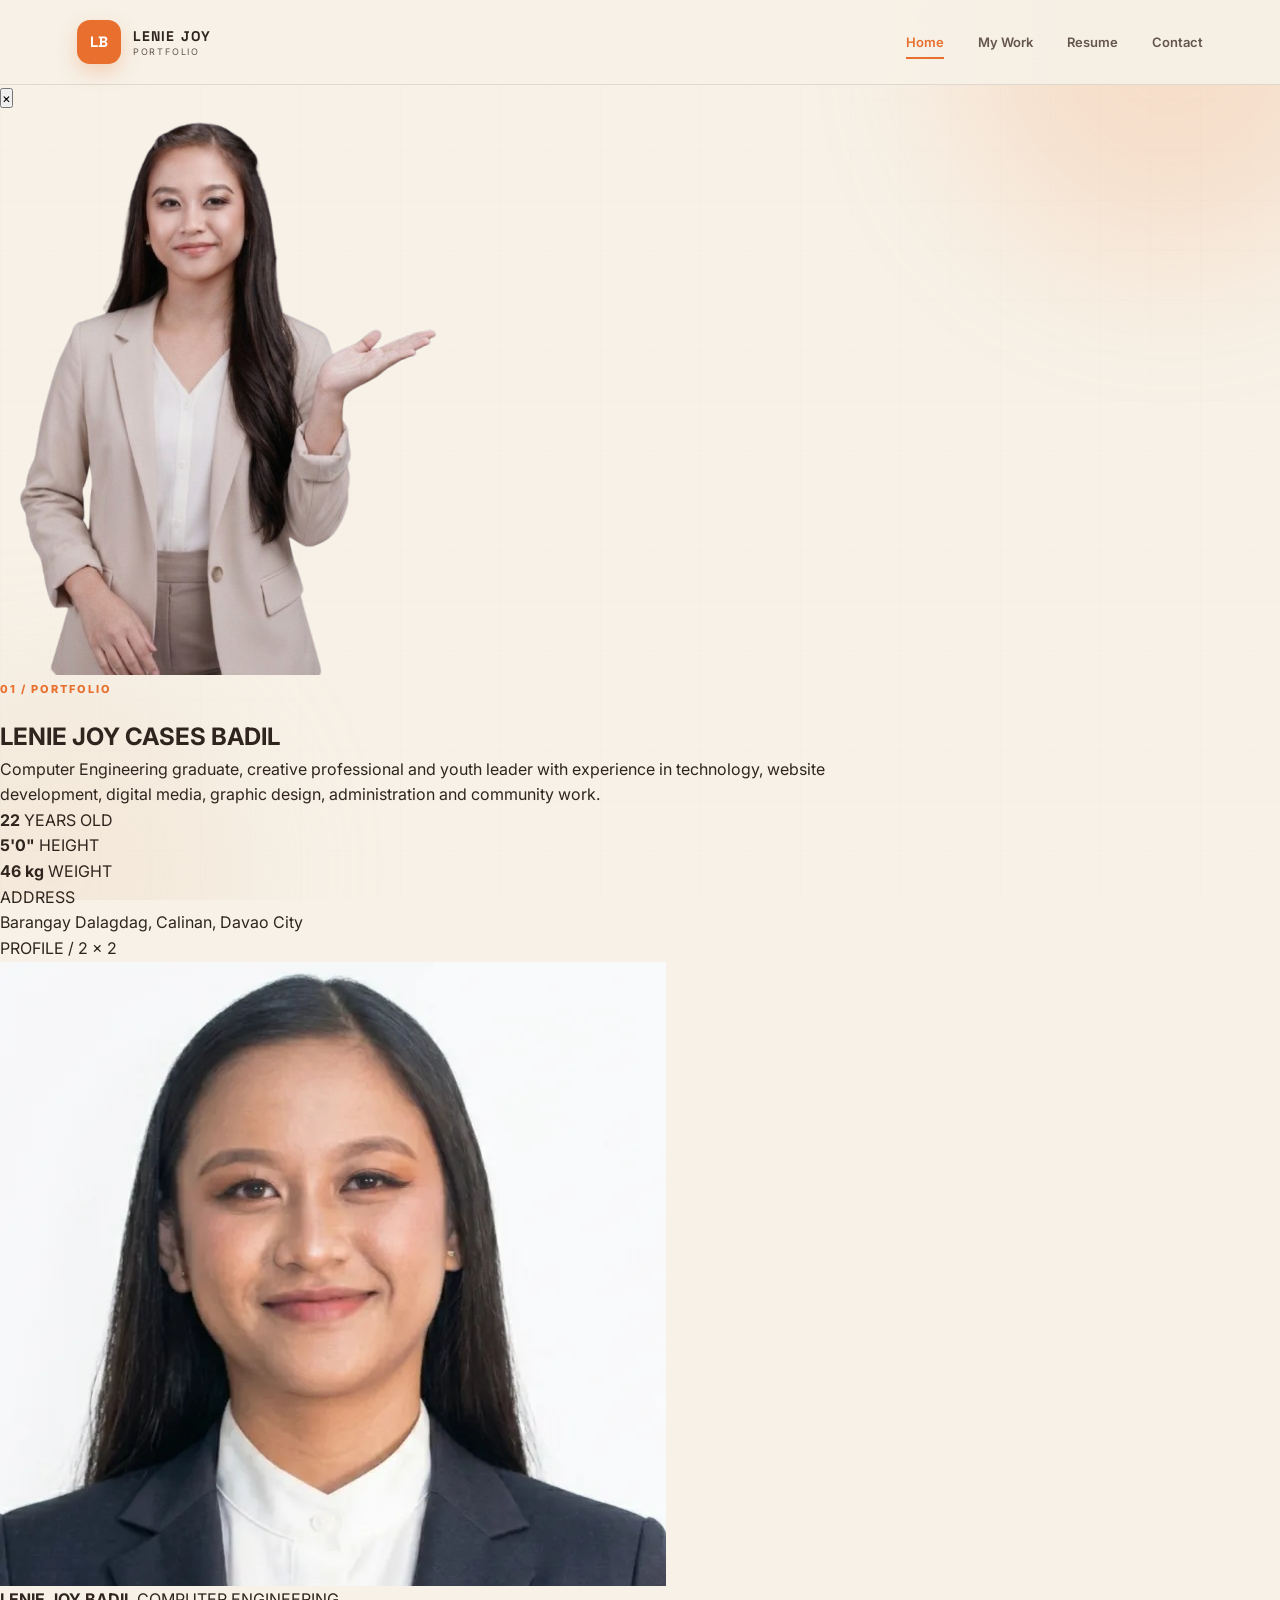
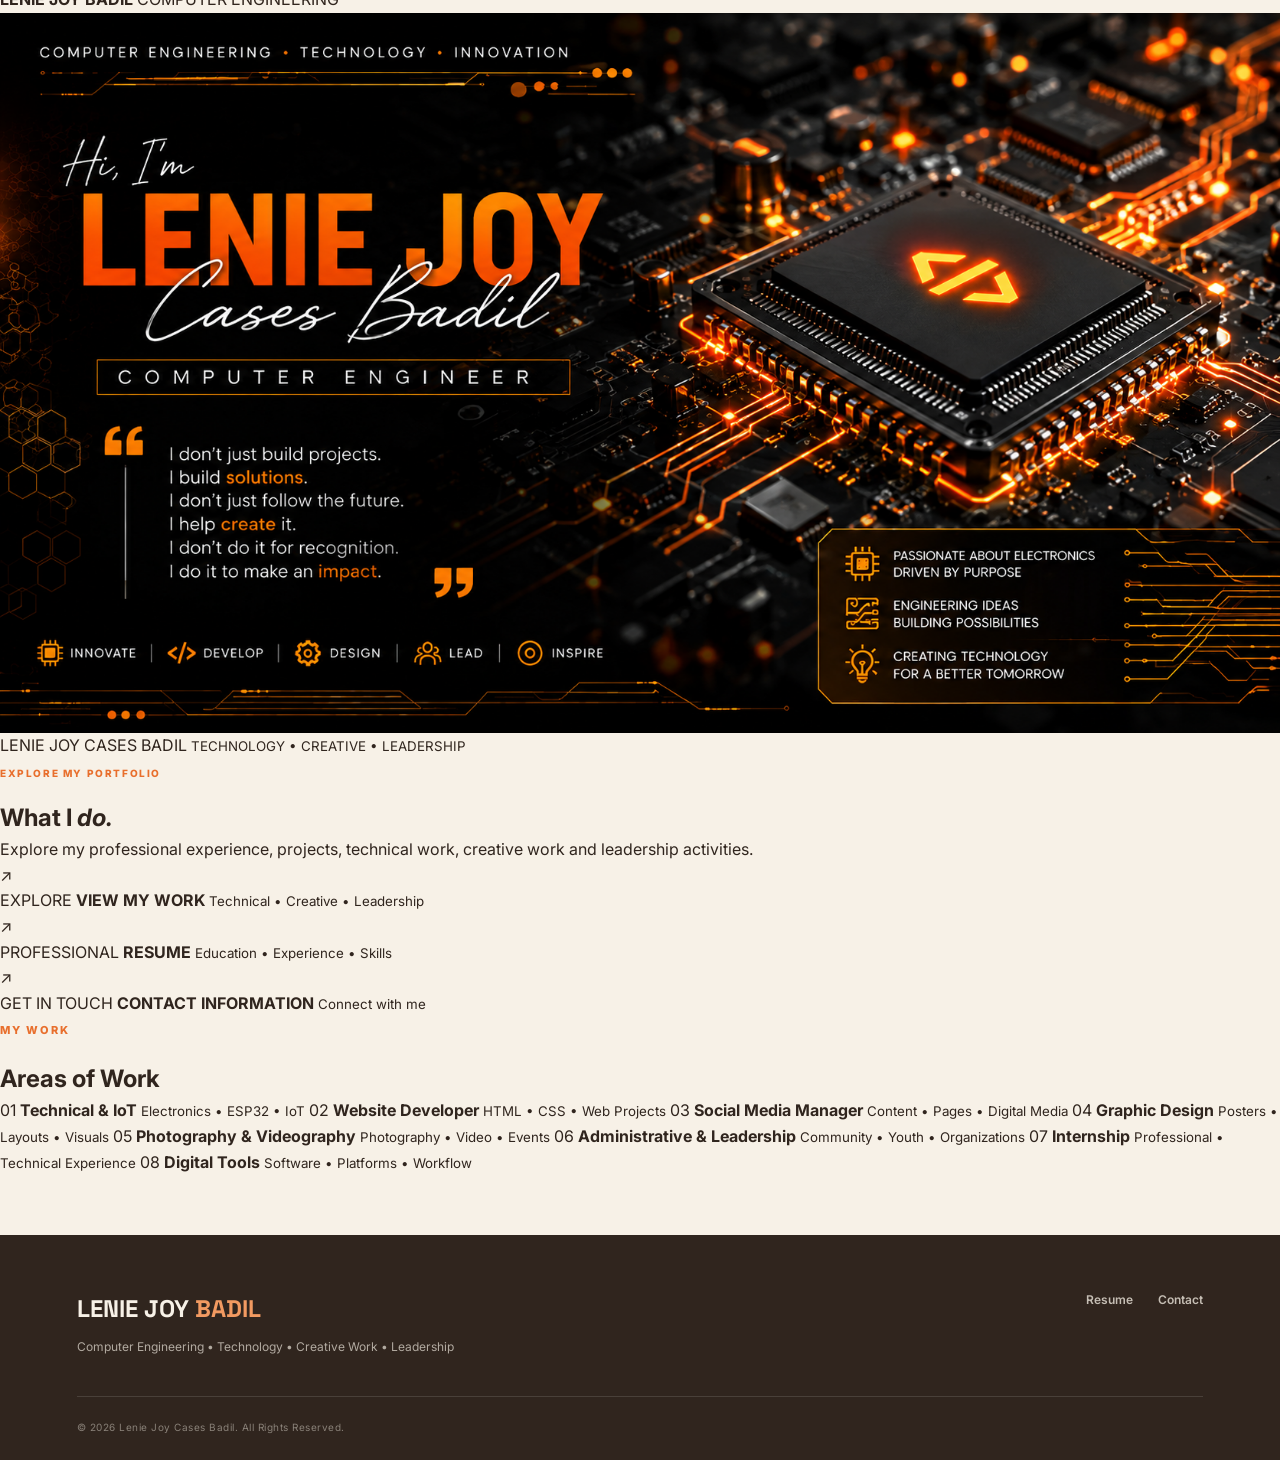
==== commit 69ede0a1: "o" ====
--- a/index.html
+++ b/index.html
@@ -1,800 +1,672 @@
-<!DOCTYPE html> 
-<html lang="en"> 
- 
-<head> 
-    <meta charset="UTF-8"> 
-    <meta name="viewport" content="width=device-width, initial-scale=1.0"> 
- 
-    <title>Lenie Joy Badil | Portfolio</title> 
- 
-    <link rel="stylesheet" href="style.css"> 
-</head> 
- 
-<body> 
- 
-<!-- ===================================================== 
-     BACKGROUND 
-===================================================== --> 
- 
-<div class="background"> 
- 
-    <div class="orb orb1"></div> 
-    <div class="orb orb2"></div> 
-    <div class="grid"></div> 
- 
-</div> 
- 
- 
- 
-<!-- ===================================================== 
-     NAVIGATION 
-===================================================== --> 
- 
-<header class="navbar"> 
- 
-    <!-- LOGO / HOME --> 
-    <a href="index.html" class="logo"> 
- 
-        <span>LB</span> 
- 
-        <div> 
-            <strong>LENIE JOY</strong> 
-            <small>PORTFOLIO</small> 
-        </div> 
- 
-    </a> 
- 
- 
-    <!-- HAMBURGER MENU 
-         VISIBLE ON DESKTOP + MOBILE --> 
- 
-    <button 
-        class="menu-toggle" 
-        id="menuToggle" 
-        type="button" 
-        aria-label="Open navigation" 
-        aria-expanded="false" 
-    > 
- 
-        <span></span> 
-        <span></span> 
-        <span></span> 
- 
-    </button> 
- 
- 
-    <!-- NAVIGATION LINKS --> 
- 
-    <nav 
-        class="nav-links" 
-        id="navLinks" 
-    > 
- 
-        <a 
-            href="index.html" 
-            class="active" 
-        > 
-            Home 
-        </a> 
- 
-        <a href="technical.html"> 
-            My Work 
-        </a> 
- 
-        <a href="resume.html"> 
-            Resume 
-        </a> 
- 
-        <a href="contact.html"> 
-            Contact 
-        </a> 
- 
-    </nav> 
- 
-</header> 
- 
- 
- 
-<!-- ===================================================== 
-     MAIN 
-===================================================== --> 
- 
-<main> 
- 
- 
- 
-<!-- ===================================================== 
-     HERO SECTION 
-===================================================== --> 
- 
-<section class="hero"> 
- 
- 
-    <!-- ================================================= 
-         HERO TEXT 
-    ================================================== --> 
- 
-    <div class="hero-text"> 
- 
-        <span class="small-label"> 
-            COMPUTER ENGINEERING • CREATIVE TECHNOLOGY 
-        </span> 
- 
- 
-        <h1> 
- 
-            Lenie Joy 
- 
-            <span> 
-                Cases Badil 
-            </span> 
- 
-        </h1> 
- 
- 
-        <div class="hero-title"> 
-            ENGINEER • WEB DEVELOPER • CREATIVE 
-        </div> 
- 
- 
-        <p class="hero-description"> 
- 
-            A Computer Engineering graduate combining technology, 
-            creativity, digital design, web development and community 
-            experience to create meaningful digital solutions. 
- 
-        </p> 
- 
- 
-        <!-- HERO BUTTONS --> 
- 
-        <div class="hero-buttons"> 
- 
-            <a 
-                href="technical.html" 
-                class="btn btn-primary" 
-            > 
-                EXPLORE MY WORK → 
-            </a> 
- 
- 
-            <a 
-                href="resume.html" 
-                class="btn btn-outline" 
-            > 
-                VIEW RESUME 
-            </a> 
- 
-        </div> 
- 
-    </div> 
- 
- 
- 
-    <!-- ================================================= 
-         PROFILE + COVER 
-         DESKTOP = RIGHT SIDE 
-    ================================================== --> 
- 
-    <div class="hero-profile"> 
- 
- 
-        <!-- ================================================= 
-             CLICKABLE COVER PHOTO 
-        ================================================== --> 
- 
-        <a 
-            href="assets/cover.jpg" 
-            target="_blank" 
-            rel="noopener noreferrer" 
-            class="cover-card" 
-            aria-label="Open cover photo" 
-        > 
- 
-            <img 
-                src="assets/cover.jpg" 
-                alt="Lenie Joy Badil Cover" 
-            > 
- 
-        </a> 
- 
- 
- 
-        <!-- ================================================= 
-             PROFILE CARD 
-        ================================================== --> 
- 
-        <div class="profile-card"> 
- 
- 
-            <!-- CLICKABLE PROFILE PHOTO --> 
- 
-            <a 
-                href="assets/profile.jpg" 
-                target="_blank" 
-                rel="noopener noreferrer" 
-                class="profile-photo" 
-                aria-label="Open profile photo" 
-            > 
- 
-                <img 
-                    src="assets/profile.jpg" 
-                    alt="Lenie Joy Badil Profile" 
-                > 
- 
-            </a> 
- 
- 
- 
-            <!-- PROFILE INFORMATION --> 
- 
-            <div class="profile-content"> 
- 
-                <h2> 
-                    Lenie Joy Badil 
-                </h2> 
- 
- 
-                <p> 
-                    COMPUTER ENGINEER 
-                </p> 
- 
- 
-                <div class="profile-line"></div> 
- 
- 
-                <span> 
-                    Social Media Management • Technology • Creativity • Leadership 
-                </span> 
- 
-            </div> 
- 
-        </div> 
- 
-    </div> 
- 
-</section> 
- 
- 
- 
-<!-- ===================================================== 
-     ABOUT ME 
-===================================================== --> 
- 
-<section class="profile-section"> 
- 
- 
-    <div class="section-heading"> 
- 
-        <span class="small-label"> 
-            ABOUT ME 
-        </span> 
- 
- 
-        <h2> 
- 
-            Where technology<br> 
- 
-            meets <em>creativity.</em> 
- 
-        </h2> 
- 
-    </div> 
- 
- 
- 
-    <div class="about-content"> 
- 
- 
-        <!-- ABOUT TEXT --> 
- 
-        <div class="about-text"> 
- 
-            <p> 
- 
-                I am a Computer Engineering graduate with experience 
-                in web development, IoT, electronics, digital design, 
-                photography, social media management and community 
-                projects. 
- 
-            </p> 
- 
- 
-            <p> 
- 
-                My work combines technical problem-solving with 
-                creative communication. I enjoy turning ideas into 
-                organized, functional and visually engaging projects. 
- 
-            </p> 
- 
- 
-            <a 
-                href="resume.html" 
-                class="text-button" 
-            > 
-                MORE ABOUT ME → 
-            </a> 
- 
-        </div> 
- 
- 
- 
-        <!-- INFORMATION BOXES --> 
- 
-        <div class="info-grid"> 
- 
- 
-            <div class="info-box"> 
- 
-                <span> 
-                    EDUCATION 
-                </span> 
- 
-                <strong> 
-                    BS Computer Engineering 
-                </strong> 
- 
-            </div> 
- 
- 
- 
-            <div class="info-box"> 
- 
-                <span> 
-                    FOCUS 
-                </span> 
- 
-                <strong> 
-                    Web & IoT Development 
-                </strong> 
- 
-            </div> 
- 
- 
- 
-            <div class="info-box"> 
- 
-                <span> 
-                    CREATIVE 
-                </span> 
- 
-                <strong> 
-                    Graphic Design & Photography 
-                </strong> 
- 
-            </div> 
- 
- 
- 
-            <div class="info-box"> 
- 
-                <span> 
-                    EXPERIENCE 
-                </span> 
- 
-                <strong> 
-                    Leadership & Digital Projects 
-                </strong> 
- 
-            </div> 
- 
-        </div> 
- 
-    </div> 
- 
-</section> 
- 
- 
- 
-<!-- ===================================================== 
-     SELECTED WORK 
-===================================================== --> 
- 
-<section class="work-section"> 
- 
- 
-    <div class="section-heading centered"> 
- 
-        <span class="small-label"> 
-            SELECTED WORK 
-        </span> 
- 
- 
-        <h2> 
-            What I <em>create.</em> 
-        </h2> 
- 
- 
-        <p> 
- 
-            Explore different areas of my technical, 
-            creative and professional experience. 
- 
-        </p> 
- 
-    </div> 
- 
- 
- 
-    <!-- WORK LINKS --> 
- 
-    <div class="work-links"> 
- 
- 
-        <!-- 01 --> 
- 
-        <a 
-            href="technical.html" 
-            class="work-link" 
-        > 
- 
-            <span class="work-number"> 
-                01 
-            </span> 
- 
- 
-            <div> 
- 
-                <h3> 
-                    Technical & IoT 
-                </h3> 
- 
-                <p> 
-                    Electronics, embedded systems, 
-                    sensors and IoT projects. 
-                </p> 
- 
-            </div> 
- 
- 
-            <span class="work-arrow"> 
-                → 
-            </span> 
- 
-        </a> 
- 
- 
- 
-        <!-- 02 --> 
- 
-        <a 
-            href="website.html" 
-            class="work-link" 
-        > 
- 
-            <span class="work-number"> 
-                02 
-            </span> 
- 
- 
-            <div> 
- 
-                <h3> 
-                    Website Development 
-                </h3> 
- 
-                <p> 
-                    Websites, portals and digital systems. 
-                </p> 
- 
-            </div> 
- 
- 
-            <span class="work-arrow"> 
-                → 
-            </span> 
- 
-        </a> 
- 
- 
- 
-        <!-- 03 --> 
- 
-        <a 
-            href="graphic-design.html" 
-            class="work-link" 
-        > 
- 
-            <span class="work-number"> 
-                03 
-            </span> 
- 
- 
-            <div> 
- 
-                <h3> 
-                    Graphic Design 
-                </h3> 
- 
-                <p> 
-                    Posters, layouts, branding and visual content. 
-                </p> 
- 
-            </div> 
- 
- 
-            <span class="work-arrow"> 
-                → 
-            </span> 
- 
-        </a> 
- 
- 
- 
-        <!-- 04 --> 
- 
-        <a 
-            href="photography.html" 
-            class="work-link" 
-        > 
- 
-            <span class="work-number"> 
-                04 
-            </span> 
- 
- 
-            <div> 
- 
-                <h3> 
-                    Photography 
-                </h3> 
- 
-                <p> 
-                    Event, community and creative photography. 
-                </p> 
- 
-            </div> 
- 
- 
-            <span class="work-arrow"> 
-                → 
-            </span> 
- 
-        </a> 
- 
- 
- 
-        <!-- 05 --> 
- 
-        <a 
-            href="social-media.html" 
-            class="work-link" 
-        > 
- 
-            <span class="work-number"> 
-                05 
-            </span> 
- 
- 
-            <div> 
- 
-                <h3> 
-                    Social Media Manager 
-                </h3> 
- 
-                <p> 
-                    Digital content and community pages. 
-                </p> 
- 
-            </div> 
- 
- 
-            <span class="work-arrow"> 
-                → 
-            </span> 
- 
-        </a> 
- 
- 
- 
-        <!-- 06 --> 
- 
-        <a 
-            href="leadership.html" 
-            class="work-link" 
-        > 
- 
-            <span class="work-number"> 
-                06 
-            </span> 
- 
- 
-            <div> 
- 
-                <h3> 
-                    Leadership 
-                </h3> 
- 
-                <p> 
-                    Youth leadership and community involvement. 
-                </p> 
- 
-            </div> 
- 
- 
-            <span class="work-arrow"> 
-                → 
-            </span> 
- 
-        </a> 
- 
- 
- 
-        <!-- 07 --> 
- 
-        <a 
-            href="internship.html" 
-            class="work-link" 
-        > 
- 
-            <span class="work-number"> 
-                07 
-            </span> 
- 
- 
-            <div> 
- 
-                <h3> 
-                    Internship 
-                </h3> 
- 
-                <p> 
-                    Professional experience and workplace projects. 
-                </p> 
- 
-            </div> 
- 
- 
-            <span class="work-arrow"> 
-                → 
-            </span> 
- 
-        </a> 
- 
- 
- 
-        <!-- 08 --> 
- 
-        <a 
-            href="tools.html" 
-            class="work-link" 
-        > 
- 
-            <span class="work-number"> 
-                08 
-            </span> 
- 
- 
-            <div> 
- 
-                <h3> 
-                    Digital Tools 
-                </h3> 
- 
-                <p> 
-                    Platforms and software used in my workflow. 
-                </p> 
- 
-            </div> 
- 
- 
-            <span class="work-arrow"> 
-                → 
-            </span> 
- 
-        </a> 
- 
-    </div> 
- 
-</section> 
- 
-</main> 
- 
- 
- 
-<!-- ===================================================== 
-     WELCOME GIRL 
-===================================================== --> 
- 
-<div 
-    class="girl-welcome" 
-    id="girlWelcome" 
-> 
- 
- 
-    <!-- SPEECH BUBBLE --> 
- 
-    <div class="welcome-message"> 
- 
-        <strong> 
-            Hello, I'm Lenie! 👋 
-        </strong> 
- 
-        <span> 
-            Welcome to my portfolio. Explore my work and get to know me! 
-        </span> 
- 
-    </div> 
- 
- 
-    <!-- GIRL ICON --> 
- 
-    <img 
-        src="assets/girl-icon.png" 
-        id="girlIcon" 
-        class="girl-icon" 
-        alt="Welcome" 
-    > 
- 
-</div> 
- 
- 
- 
-<!-- ===================================================== 
-     FOOTER 
-===================================================== --> 
- 
-<footer> 
- 
- 
-    <div class="footer-top"> 
- 
- 
-        <div> 
- 
-            <h3> 
-                LENIE JOY <span>BADIL</span> 
-            </h3> 
- 
- 
-            <p> 
-                Computer Engineering • Creative Technology • Leadership 
-            </p> 
- 
-        </div> 
- 
- 
- 
-        <div class="footer-links"> 
- 
-            <a href="index.html"> 
-                Home 
-            </a> 
- 
-            <a href="technical.html"> 
-                My Work 
-            </a> 
- 
-            <a href="resume.html"> 
-                Resume 
-            </a> 
- 
-            <a href="contact.html"> 
-                Contact 
-            </a> 
- 
-        </div> 
- 
-    </div> 
- 
- 
- 
-    <div class="footer-bottom"> 
- 
-        © 2026 Lenie Joy Cases Badil. All Rights Reserved. 
- 
-    </div> 
- 
-</footer> 
- 
- 
- 
-<!-- ===================================================== 
-     JAVASCRIPT 
-===================================================== --> 
- 
-<script src="script.js"></script> 
- 
-</body> 
-</html>   +
+<!DOCTYPE html>
+<html lang="en">
+
+<head>
+    <meta charset="UTF-8">
+    <meta name="viewport" content="width=device-width, initial-scale=1.0">
+
+    <title>Lenie Joy Cases Badil | Portfolio</title>
+
+    <link rel="stylesheet" href="style.css">
+</head>
+
+<body>
+
+<!-- =========================
+     BACKGROUND
+========================= -->
+
+<div class="background">
+    <div class="orb orb1"></div>
+    <div class="orb orb2"></div>
+    <div class="grid"></div>
+</div>
+
+
+<!-- =========================
+     NAVIGATION
+========================= -->
+
+<header class="navbar">
+
+    <a href="index.html" class="logo">
+        <span>LB</span>
+
+        <div>
+            <strong>LENIE JOY</strong>
+            <small>PORTFOLIO</small>
+        </div>
+    </a>
+
+
+    <button class="menu-toggle"
+            id="menuToggle"
+            aria-expanded="false"
+            aria-label="Toggle navigation">
+
+        <span></span>
+        <span></span>
+        <span></span>
+
+    </button>
+
+
+    <nav class="nav-links" id="navLinks">
+
+        <a href="index.html" class="active">
+            Home
+        </a>
+
+        <a href="technical.html">
+            My Work
+        </a>
+
+        <a href="resume.html">
+            Resume
+        </a>
+
+        <a href="contact.html">
+            Contact
+        </a>
+
+    </nav>
+
+</header>
+
+
+
+<!-- =========================
+     GIRL INTRO ICON
+     SHOWS FOR 8 SECONDS
+========================= -->
+
+<div class="girl-intro" id="girlIntro">
+
+    <button class="girl-close"
+            id="girlClose"
+            aria-label="Close introduction">
+
+        ×
+
+    </button>
+
+    <img src="assets/girl-icon.png"
+         alt="Lenie Joy Portfolio Introduction">
+
+</div>
+
+
+
+<!-- =========================
+     MAIN HOME
+========================= -->
+
+<main class="home-page">
+
+
+    <!-- =========================
+         HERO
+    ========================= -->
+
+    <section class="hero-section">
+
+
+        <div class="hero-content">
+
+            <span class="section-number">
+                01 / PORTFOLIO
+            </span>
+
+
+            <h1>
+                LENIE JOY
+                <span>CASES BADIL</span>
+            </h1>
+
+
+            <p class="hero-description">
+                Computer Engineering graduate, creative professional
+                and youth leader with experience in technology,
+                website development, digital media, graphic design,
+                administration and community work.
+            </p>
+
+
+            <!-- =========================
+                 PROFILE INFORMATION
+            ========================= -->
+
+            <div class="profile-info">
+
+                <div class="profile-item">
+
+                    <strong>
+                        22
+                    </strong>
+
+                    <span>
+                        YEARS OLD
+                    </span>
+
+                </div>
+
+
+                <div class="profile-item">
+
+                    <strong>
+                        5'0"
+                    </strong>
+
+                    <span>
+                        HEIGHT
+                    </span>
+
+                </div>
+
+
+                <div class="profile-item">
+
+                    <strong>
+                        46 kg
+                    </strong>
+
+                    <span>
+                        WEIGHT
+                    </span>
+
+                </div>
+
+            </div>
+
+
+            <div class="profile-address">
+
+                <span>
+                    ADDRESS
+                </span>
+
+                <p>
+                    Barangay Dalagdag, Calinan,
+                    Davao City
+                </p>
+
+            </div>
+
+
+        </div>
+
+
+
+        <!-- =========================
+             PROFILE PHOTO
+        ========================= -->
+
+        <div class="hero-visual">
+
+            <div class="profile-photo-card">
+
+                <div class="photo-label">
+                    PROFILE / 2 × 2
+                </div>
+
+
+                <img src="assets/profile.jpg"
+                     alt="Lenie Joy Cases Badil"
+                     loading="eager">
+
+
+                <div class="photo-caption">
+
+                    <strong>
+                        LENIE JOY BADIL
+                    </strong>
+
+                    <span>
+                        COMPUTER ENGINEERING
+                    </span>
+
+                </div>
+
+            </div>
+
+        </div>
+
+    </section>
+
+
+
+    <!-- =========================
+         COVER PHOTO
+    ========================= -->
+
+    <section class="cover-section">
+
+        <div class="cover-card">
+
+            <img src="assets/cover.jpg"
+                 alt="Lenie Joy Badil Portfolio Cover"
+                 loading="lazy">
+
+
+            <div class="cover-overlay">
+
+                <span>
+                    LENIE JOY CASES BADIL
+                </span>
+
+                <small>
+                    TECHNOLOGY • CREATIVE • LEADERSHIP
+                </small>
+
+            </div>
+
+        </div>
+
+    </section>
+
+
+
+    <!-- =========================
+         MAIN BUTTONS
+    ========================= -->
+
+    <section class="home-actions">
+
+        <div class="action-intro">
+
+            <span class="project-tag">
+                EXPLORE MY PORTFOLIO
+            </span>
+
+            <h2>
+                What I <em>do.</em>
+            </h2>
+
+            <p>
+                Explore my professional experience, projects,
+                technical work, creative work and leadership
+                activities.
+            </p>
+
+        </div>
+
+
+
+        <div class="action-buttons">
+
+
+            <!-- VIEW MY WORK -->
+
+            <a href="technical.html"
+               class="main-action work-action">
+
+                <div class="action-icon">
+                    ↗
+                </div>
+
+                <div class="action-text">
+
+                    <span>
+                        EXPLORE
+                    </span>
+
+                    <strong>
+                        VIEW MY WORK
+                    </strong>
+
+                    <small>
+                        Technical • Creative • Leadership
+                    </small>
+
+                </div>
+
+            </a>
+
+
+
+            <!-- RESUME -->
+
+            <a href="resume.html"
+               class="main-action">
+
+                <div class="action-icon">
+                    ↗
+                </div>
+
+                <div class="action-text">
+
+                    <span>
+                        PROFESSIONAL
+                    </span>
+
+                    <strong>
+                        RESUME
+                    </strong>
+
+                    <small>
+                        Education • Experience • Skills
+                    </small>
+
+                </div>
+
+            </a>
+
+
+
+            <!-- CONTACT -->
+
+            <a href="contact.html"
+               class="main-action">
+
+                <div class="action-icon">
+                    ↗
+                </div>
+
+                <div class="action-text">
+
+                    <span>
+                        GET IN TOUCH
+                    </span>
+
+                    <strong>
+                        CONTACT INFORMATION
+                    </strong>
+
+                    <small>
+                        Connect with me
+                    </small>
+
+                </div>
+
+            </a>
+
+
+        </div>
+
+    </section>
+
+
+
+    <!-- =========================
+         QUICK WORK PREVIEW
+    ========================= -->
+
+    <section class="work-preview">
+
+        <div class="section-heading">
+
+            <span class="section-number">
+                MY WORK
+            </span>
+
+            <h2>
+                Areas of <span>Work</span>
+            </h2>
+
+        </div>
+
+
+        <div class="work-preview-grid">
+
+
+            <a href="technical.html"
+               class="preview-card">
+
+                <span>
+                    01
+                </span>
+
+                <strong>
+                    Technical & IoT
+                </strong>
+
+                <small>
+                    Electronics • ESP32 • IoT
+                </small>
+
+            </a>
+
+
+
+            <a href="website.html"
+               class="preview-card">
+
+                <span>
+                    02
+                </span>
+
+                <strong>
+                    Website Developer
+                </strong>
+
+                <small>
+                    HTML • CSS • Web Projects
+                </small>
+
+            </a>
+
+
+
+            <a href="social-media.html"
+               class="preview-card">
+
+                <span>
+                    03
+                </span>
+
+                <strong>
+                    Social Media Manager
+                </strong>
+
+                <small>
+                    Content • Pages • Digital Media
+                </small>
+
+            </a>
+
+
+
+            <a href="graphic-design.html"
+               class="preview-card">
+
+                <span>
+                    04
+                </span>
+
+                <strong>
+                    Graphic Design
+                </strong>
+
+                <small>
+                    Posters • Layouts • Visuals
+                </small>
+
+            </a>
+
+
+
+            <a href="photography.html"
+               class="preview-card">
+
+                <span>
+                    05
+                </span>
+
+                <strong>
+                    Photography & Videography
+                </strong>
+
+                <small>
+                    Photography • Video • Events
+                </small>
+
+            </a>
+
+
+
+            <a href="leadership.html"
+               class="preview-card">
+
+                <span>
+                    06
+                </span>
+
+                <strong>
+                    Administrative & Leadership
+                </strong>
+
+                <small>
+                    Community • Youth • Organizations
+                </small>
+
+            </a>
+
+
+
+            <a href="internship.html"
+               class="preview-card">
+
+                <span>
+                    07
+                </span>
+
+                <strong>
+                    Internship
+                </strong>
+
+                <small>
+                    Professional • Technical Experience
+                </small>
+
+            </a>
+
+
+
+            <a href="tools.html"
+               class="preview-card">
+
+                <span>
+                    08
+                </span>
+
+                <strong>
+                    Digital Tools
+                </strong>
+
+                <small>
+                    Software • Platforms • Workflow
+                </small>
+
+            </a>
+
+
+        </div>
+
+    </section>
+
+
+</main>
+
+
+
+<!-- =========================
+     FOOTER
+========================= -->
+
+<footer>
+
+    <div class="footer-top">
+
+        <div>
+
+            <h3>
+                LENIE JOY <span>BADIL</span>
+            </h3>
+
+            <p>
+                Computer Engineering • Technology • Creative Work • Leadership
+            </p>
+
+        </div>
+
+
+        <div class="footer-links">
+
+            <a href="resume.html">
+                Resume
+            </a>
+
+            <a href="contact.html">
+                Contact
+            </a>
+
+        </div>
+
+    </div>
+
+
+    <div class="footer-bottom">
+
+        © 2026 Lenie Joy Cases Badil. All Rights Reserved.
+
+    </div>
+
+</footer>
+
+
+
+<!-- =========================
+     SCRIPT
+========================= -->
+
+<script src="script.js"></script>
+
+
+<!-- =========================
+     GIRL ICON TIMER
+     ONLY HOME PAGE
+========================= -->
+
+<script>
+
+document.addEventListener("DOMContentLoaded", function () {
+
+    const girlIntro = document.getElementById("girlIntro");
+    const girlClose = document.getElementById("girlClose");
+
+    if (!girlIntro) return;
+
+
+    /* Show when home page loads */
+
+    girlIntro.classList.add("show");
+
+
+    /* Close manually */
+
+    if (girlClose) {
+
+        girlClose.addEventListener("click", function () {
+
+            girlIntro.classList.remove("show");
+
+        });
+
+    }
+
+
+    /* Automatically disappear after 8 seconds */
+
+    setTimeout(function () {
+
+        girlIntro.classList.remove("show");
+
+    }, 8000);
+
+});
+
+</script>
+
+</body>
+</html>
--- a/style.css
+++ b/style.css
@@ -1,10 +1,39 @@
 /* =========================================================
    LENIE JOY BADIL — PORTFOLIO
    COMPLETE STYLE.CSS
-   Cream / Warm Minimal Portfolio
+   Cream + Orange | Floating Cards | Responsive
 ========================================================= */
 
 @import url('https://fonts.googleapis.com/css2?family=Inter:wght@300;400;500;600;700;800&family=Space+Grotesk:wght@400;500;600;700&display=swap');
+
+
+/* =========================================================
+   ROOT
+========================================================= */
+
+:root {
+    --cream: #f7f1e7;
+    --cream-light: #fffaf2;
+    --cream-dark: #ebe0cf;
+
+    --orange: #e86f2d;
+    --orange-dark: #c95218;
+    --orange-light: #f29a61;
+
+    --brown: #30251e;
+    --brown-light: #65564c;
+
+    --white: #ffffff;
+    --border: rgba(48, 37, 30, 0.12);
+
+    --shadow:
+        0 18px 45px rgba(48, 37, 30, 0.10);
+
+    --shadow-hover:
+        0 28px 60px rgba(48, 37, 30, 0.17);
+
+    --radius: 24px;
+}
 
 
 /* =========================================================
@@ -22,16 +51,11 @@
 }
 
 body {
-    font-family: 'Inter', sans-serif;
-    background: #f7f1e7;
-    color: #29251f;
+    font-family: "Inter", sans-serif;
+    background: var(--cream);
+    color: var(--brown);
+    overflow-x: hidden;
     line-height: 1.6;
-    overflow-x: hidden;
-}
-
-a {
-    text-decoration: none;
-    color: inherit;
 }
 
 img {
@@ -39,419 +63,966 @@
     display: block;
 }
 
-button,
-input,
-textarea {
+a {
+    color: inherit;
+    text-decoration: none;
+}
+
+button {
     font-family: inherit;
 }
 
 
 /* =========================================================
-   GLOBAL CONTAINER
-========================================================= */
-
-.container {
-    width: min(1180px, 90%);
-    margin: 0 auto;
-}
-
-
-/* =========================================================
-   HEADER / NAVIGATION
-========================================================= */
-
-header {
+   BACKGROUND
+========================================================= */
+
+.background {
+    position: fixed;
+    inset: 0;
+    overflow: hidden;
+    pointer-events: none;
+    z-index: -10;
+    background: var(--cream);
+}
+
+.orb {
+    position: absolute;
+    border-radius: 50%;
+    filter: blur(80px);
+    opacity: 0.22;
+}
+
+.orb1 {
+    width: 420px;
+    height: 420px;
+    background: var(--orange-light);
+    top: -160px;
+    right: -100px;
+}
+
+.orb2 {
+    width: 360px;
+    height: 360px;
+    background: #e8c9a9;
+    bottom: -150px;
+    left: -120px;
+}
+
+.grid {
+    position: absolute;
+    inset: 0;
+    opacity: 0.18;
+
+    background-image:
+        linear-gradient(
+            rgba(48, 37, 30, 0.06) 1px,
+            transparent 1px
+        ),
+        linear-gradient(
+            90deg,
+            rgba(48, 37, 30, 0.06) 1px,
+            transparent 1px
+        );
+
+    background-size: 50px 50px;
+}
+
+
+/* =========================================================
+   NAVBAR
+========================================================= */
+
+.navbar {
+    position: sticky;
+    top: 0;
+    z-index: 1000;
+
     width: 100%;
-    position: relative;
-    z-index: 100;
-}
-
-.navbar {
-    width: min(1180px, 90%);
-    margin: 0 auto;
-    padding: 25px 0;
+
     display: flex;
+    align-items: center;
     justify-content: space-between;
+
+    padding: 20px 6vw;
+
+    background: rgba(247, 241, 231, 0.90);
+    backdrop-filter: blur(18px);
+    -webkit-backdrop-filter: blur(18px);
+
+    border-bottom: 1px solid var(--border);
+}
+
+
+/* LOGO */
+
+.logo {
+    display: flex;
     align-items: center;
-}
-
-.logo {
-    font-family: 'Space Grotesk', sans-serif;
-    font-size: 1.35rem;
+    gap: 12px;
+}
+
+.logo > span {
+    width: 44px;
+    height: 44px;
+
+    display: flex;
+    align-items: center;
+    justify-content: center;
+
+    border-radius: 13px;
+
+    background: var(--orange);
+    color: white;
+
+    font-family: "Space Grotesk", sans-serif;
     font-weight: 700;
-    letter-spacing: -0.5px;
-}
-
-.logo span {
-    color: #b85c38;
-}
+    font-size: 15px;
+
+    box-shadow: 0 8px 20px rgba(232, 111, 45, 0.25);
+}
+
+.logo strong {
+    display: block;
+
+    font-family: "Space Grotesk", sans-serif;
+    font-size: 14px;
+    letter-spacing: 0.08em;
+}
+
+.logo small {
+    display: block;
+
+    margin-top: -2px;
+
+    font-size: 9px;
+    letter-spacing: 0.20em;
+    color: var(--brown-light);
+}
+
+
+/* NAV LINKS */
 
 .nav-links {
     display: flex;
     align-items: center;
-    gap: 28px;
-    list-style: none;
+    gap: 34px;
 }
 
 .nav-links a {
-    font-size: 0.9rem;
-    font-weight: 500;
-    color: #4d463d;
+    position: relative;
+
+    font-size: 13px;
+    font-weight: 600;
+
+    color: var(--brown-light);
+
     transition: 0.3s ease;
 }
 
-.nav-links a:hover {
-    color: #b85c38;
-}
-
-.nav-links .active {
-    color: #b85c38;
-}
-
-
-/* =========================================================
-   HOME BUTTON
-========================================================= */
-
-.home-btn {
-    display: inline-flex;
+.nav-links a:hover,
+.nav-links a.active {
+    color: var(--orange);
+}
+
+.nav-links a::after {
+    content: "";
+
+    position: absolute;
+    left: 0;
+    bottom: -7px;
+
+    width: 0;
+    height: 2px;
+
+    background: var(--orange);
+
+    transition: 0.3s ease;
+}
+
+.nav-links a:hover::after,
+.nav-links a.active::after {
+    width: 100%;
+}
+
+
+/* MOBILE MENU */
+
+.menu-toggle {
+    display: none;
+
+    width: 45px;
+    height: 45px;
+
+    border: 1px solid var(--border);
+    border-radius: 12px;
+
+    background: var(--cream-light);
+
+    cursor: pointer;
+
     align-items: center;
-    gap: 8px;
-    padding: 11px 19px;
-    border: 1px solid #d8cbbb;
+    justify-content: center;
+    flex-direction: column;
+    gap: 5px;
+}
+
+.menu-toggle span {
+    width: 21px;
+    height: 2px;
+    background: var(--brown);
+    border-radius: 5px;
+}
+
+
+/* =========================================================
+   MAIN
+========================================================= */
+
+.project-page {
+    width: min(1200px, 88%);
+    margin: auto;
+
+    padding: 100px 0 80px;
+}
+
+
+/* =========================================================
+   PAGE HEADER
+========================================================= */
+
+.page-header {
+    max-width: 850px;
+    margin-bottom: 70px;
+}
+
+.section-number {
+    display: inline-block;
+
+    margin-bottom: 20px;
+
+    color: var(--orange);
+
+    font-size: 11px;
+    font-weight: 800;
+    letter-spacing: 0.18em;
+}
+
+.page-header h1 {
+    font-family: "Space Grotesk", sans-serif;
+
+    font-size: clamp(52px, 8vw, 100px);
+    line-height: 0.95;
+
+    letter-spacing: -0.06em;
+
+    margin-bottom: 25px;
+}
+
+.page-header h1 span {
+    color: var(--orange);
+}
+
+.page-header p {
+    max-width: 650px;
+
+    color: var(--brown-light);
+
+    font-size: 16px;
+}
+
+
+/* =========================================================
+   PROJECT / CONTENT
+========================================================= */
+
+.visual-gallery-page {
+    display: grid;
+
+    grid-template-columns: 1.35fr 0.65fr;
+
+    gap: 60px;
+
+    align-items: start;
+}
+
+
+/* =========================================================
+   VISUAL GALLERY
+========================================================= */
+
+.visual-gallery {
+    display: grid;
+
+    grid-template-columns: repeat(2, minmax(0, 1fr));
+
+    gap: 22px;
+}
+
+.visual-card {
+    position: relative;
+
+    overflow: hidden;
+
+    border-radius: var(--radius);
+
+    background: var(--cream-light);
+
+    border: 1px solid var(--border);
+
+    box-shadow: var(--shadow);
+
+    cursor: pointer;
+
+    transition:
+        transform 0.45s ease,
+        box-shadow 0.45s ease;
+}
+
+.visual-card:hover {
+    transform: translateY(-9px) rotate(-0.3deg);
+    box-shadow: var(--shadow-hover);
+}
+
+.visual-card img {
+    width: 100%;
+    height: 330px;
+
+    object-fit: cover;
+
+    transition: transform 0.6s ease;
+}
+
+.visual-card:hover img {
+    transform: scale(1.04);
+}
+
+
+/* IMAGE OVERLAY */
+
+.image-overlay {
+    position: absolute;
+    inset: 0;
+
+    display: flex;
+    align-items: flex-end;
+    justify-content: flex-end;
+
+    padding: 18px;
+
+    background:
+        linear-gradient(
+            to top,
+            rgba(48, 37, 30, 0.60),
+            transparent 55%
+        );
+
+    opacity: 0;
+
+    transition: 0.35s ease;
+}
+
+.visual-card:hover .image-overlay {
+    opacity: 1;
+}
+
+.image-overlay span {
+    padding: 9px 14px;
+
     border-radius: 50px;
-    background: rgba(255, 252, 246, 0.8);
-    color: #393229;
-    font-size: 0.88rem;
-    font-weight: 600;
-    transition: all 0.3s ease;
-}
-
-.home-btn:hover {
-    background: #b85c38;
-    border-color: #b85c38;
-    color: #fffaf2;
-    transform: translateY(-2px);
-    box-shadow: 0 8px 20px rgba(184, 92, 56, 0.18);
-}
-
-
-/* =========================================================
-   HERO
-========================================================= */
-
-.hero {
-    min-height: 78vh;
-    display: flex;
-    align-items: center;
-    padding: 80px 0;
-}
-
-.hero-content {
-    max-width: 800px;
-}
-
-.hero-label {
+
+    background: var(--orange);
+    color: white;
+
+    font-size: 10px;
+    font-weight: 800;
+    letter-spacing: 0.1em;
+}
+
+
+/* =========================================================
+   CONTENT PANEL
+========================================================= */
+
+.content-panel {
+    position: sticky;
+    top: 120px;
+
+    padding: 35px;
+
+    border-radius: var(--radius);
+
+    background: rgba(255, 250, 242, 0.75);
+
+    border: 1px solid var(--border);
+
+    box-shadow: var(--shadow);
+}
+
+.project-tag {
     display: inline-block;
+
     margin-bottom: 18px;
-    color: #b85c38;
-    font-size: 0.82rem;
-    font-weight: 700;
-    text-transform: uppercase;
-    letter-spacing: 2px;
-}
-
-.hero h1 {
-    font-family: 'Space Grotesk', sans-serif;
-    font-size: clamp(3rem, 7vw, 6.5rem);
-    line-height: 0.95;
-    letter-spacing: -4px;
-    margin-bottom: 25px;
-}
-
-.hero h1 span {
-    color: #b85c38;
-}
-
-.hero p {
+
+    font-size: 10px;
+    font-weight: 800;
+    letter-spacing: 0.16em;
+
+    color: var(--orange);
+}
+
+.content-panel h2 {
+    font-family: "Space Grotesk", sans-serif;
+
+    font-size: 35px;
+    line-height: 1.05;
+
+    margin-bottom: 20px;
+}
+
+.content-panel p {
+    color: var(--brown-light);
+    font-size: 14px;
+}
+
+
+/* =========================================================
+   TOOLS SECTION
+========================================================= */
+
+.tools-section {
+    width: 100%;
+}
+
+.tools-intro {
+    max-width: 700px;
+
+    margin-bottom: 50px;
+}
+
+.tools-intro h2 {
+    font-family: "Space Grotesk", sans-serif;
+
+    font-size: clamp(36px, 5vw, 65px);
+    line-height: 1;
+
+    letter-spacing: -0.05em;
+
+    margin-bottom: 20px;
+}
+
+.tools-intro h2 em {
+    color: var(--orange);
+    font-style: normal;
+}
+
+.tools-intro p {
     max-width: 650px;
-    color: #756d62;
-    font-size: 1.05rem;
-}
-
-
-/* =========================================================
-   PROFILE / GIRL ICON / COVER AREA
-========================================================= */
-
-.profile-section,
-.profile-area,
-.profile-wrapper,
-.hero-profile {
+
+    color: var(--brown-light);
+}
+
+
+/* =========================================================
+   FLOATING TOOLS CARDS
+========================================================= */
+
+.tools-grid {
+    display: grid;
+
+    grid-template-columns: repeat(4, minmax(0, 1fr));
+
+    gap: 22px;
+
+    align-items: stretch;
+}
+
+
+/* REMOVE NUMBERING */
+
+.tool-card span {
+    display: none !important;
+}
+
+
+/* CARD */
+
+.tool-card {
     position: relative;
-}
-
-.profile-area,
-.profile-wrapper,
-.hero-profile {
+
+    min-height: 115px;
+
+    padding: 28px 24px;
+
     display: flex;
     align-items: center;
     justify-content: center;
-    gap: 35px;
-}
-
-
-/* =========================================================
-   GIRL ICON
-========================================================= */
-
-.girl-icon,
-.girl-character,
-.profile-girl,
-.hero-girl {
+
+    text-align: center;
+
+    border-radius: 22px;
+
+    background:
+        linear-gradient(
+            145deg,
+            rgba(255, 250, 242, 0.98),
+            rgba(247, 241, 231, 0.92)
+        );
+
+    border: 1px solid rgba(48, 37, 30, 0.11);
+
+    color: var(--brown);
+
+    font-family: "Space Grotesk", sans-serif;
+
+    font-size: 14px;
+    font-weight: 700;
+
+    letter-spacing: 0.06em;
+
+    box-shadow:
+        0 12px 25px rgba(48, 37, 30, 0.08);
+
+    transition:
+        transform 0.4s cubic-bezier(.2,.8,.2,1),
+        box-shadow 0.4s ease,
+        border-color 0.4s ease,
+        background 0.4s ease;
+
+    overflow: hidden;
+}
+
+
+/* ORANGE FLOATING DETAIL */
+
+.tool-card::before {
+    content: "";
+
+    position: absolute;
+
+    width: 80px;
+    height: 80px;
+
+    border-radius: 50%;
+
+    background: var(--orange);
+
+    top: -48px;
+    right: -35px;
+
+    opacity: 0.10;
+
+    transition: 0.4s ease;
+}
+
+
+/* SMALL ACCENT */
+
+.tool-card::after {
+    content: "";
+
+    position: absolute;
+
+    width: 7px;
+    height: 7px;
+
+    border-radius: 50%;
+
+    left: 20px;
+    bottom: 20px;
+
+    background: var(--orange);
+
+    opacity: 0.75;
+
+    transition: 0.35s ease;
+}
+
+
+/* HOVER */
+
+.tool-card:hover {
+    transform:
+        translateY(-12px)
+        rotate(-1deg);
+
+    box-shadow:
+        0 25px 45px rgba(48, 37, 30, 0.15);
+
+    border-color:
+        rgba(232, 111, 45, 0.30);
+
+    background: var(--cream-light);
+}
+
+.tool-card:hover::before {
+    transform: scale(1.7);
+    opacity: 0.17;
+}
+
+.tool-card:hover::after {
+    transform: scale(1.5);
+}
+
+
+/* =========================================================
+   INDIVIDUAL FLOATING POSITIONS
+   DESKTOP ONLY
+========================================================= */
+
+@media (min-width: 901px) {
+
+    .tool-card:nth-child(1) {
+        transform: translateY(5px);
+    }
+
+    .tool-card:nth-child(2) {
+        transform: translateY(-8px);
+    }
+
+    .tool-card:nth-child(3) {
+        transform: translateY(9px);
+    }
+
+    .tool-card:nth-child(4) {
+        transform: translateY(-4px);
+    }
+
+    .tool-card:nth-child(5) {
+        transform: translateY(-5px);
+    }
+
+    .tool-card:nth-child(6) {
+        transform: translateY(10px);
+    }
+
+    .tool-card:nth-child(7) {
+        transform: translateY(-7px);
+    }
+
+    .tool-card:nth-child(8) {
+        transform: translateY(6px);
+    }
+
+    .tool-card:nth-child(9) {
+        transform: translateY(7px);
+    }
+
+    .tool-card:nth-child(10) {
+        transform: translateY(-9px);
+    }
+
+    .tool-card:nth-child(11) {
+        transform: translateY(5px);
+    }
+
+    .tool-card:nth-child(12) {
+        transform: translateY(-6px);
+    }
+
+    .tool-card:nth-child(13) {
+        transform: translateY(-4px);
+    }
+
+    .tool-card:nth-child(14) {
+        transform: translateY(9px);
+    }
+
+    .tool-card:nth-child(15) {
+        transform: translateY(-8px);
+    }
+
+    .tool-card:nth-child(16) {
+        transform: translateY(5px);
+    }
+
+    .tool-card:nth-child(17) {
+        transform: translateY(8px);
+    }
+
+    .tool-card:nth-child(18) {
+        transform: translateY(-7px);
+    }
+
+    .tool-card:nth-child(19) {
+        transform: translateY(4px);
+    }
+
+    .tool-card:nth-child(20) {
+        transform: translateY(-6px);
+    }
+
+    .tool-card:nth-child(21) {
+        transform: translateY(8px);
+    }
+
+
+    .tool-card:hover {
+        transform:
+            translateY(-15px)
+            rotate(-1deg);
+    }
+}
+
+
+/* =========================================================
+   PAGE NAVIGATION
+========================================================= */
+
+.page-navigation {
+    display: flex;
+
+    justify-content: space-between;
+    align-items: center;
+
+    gap: 20px;
+
+    margin-top: 90px;
+
+    padding-top: 30px;
+
+    border-top: 1px solid var(--border);
+}
+
+.page-navigation a {
+    display: inline-flex;
+    align-items: center;
+
+    padding: 13px 18px;
+
+    border-radius: 50px;
+
+    background: var(--cream-light);
+
+    border: 1px solid var(--border);
+
+    font-size: 11px;
+    font-weight: 800;
+    letter-spacing: 0.08em;
+
+    transition: 0.3s ease;
+}
+
+.page-navigation a:hover {
+    background: var(--orange);
+    color: white;
+
+    transform: translateY(-3px);
+}
+
+
+/* =========================================================
+   LIGHTBOX
+========================================================= */
+
+.lightbox {
+    position: fixed;
+    inset: 0;
+
+    z-index: 2000;
+
+    display: none;
+
+    align-items: center;
+    justify-content: center;
+
+    flex-direction: column;
+
+    padding: 40px;
+
+    background: rgba(35, 27, 22, 0.92);
+
+    backdrop-filter: blur(15px);
+}
+
+.lightbox.active {
+    display: flex;
+}
+
+.lightbox img {
+    max-width: min(1000px, 90vw);
+    max-height: 80vh;
+
+    object-fit: contain;
+
+    border-radius: 18px;
+
+    box-shadow: 0 30px 80px rgba(0,0,0,0.35);
+}
+
+.lightbox-close {
+    position: absolute;
+
+    top: 25px;
+    right: 30px;
+
+    width: 50px;
+    height: 50px;
+
+    border: none;
+    border-radius: 50%;
+
+    background: var(--orange);
+    color: white;
+
+    font-size: 28px;
+
+    cursor: pointer;
+
+    z-index: 5;
+}
+
+.lightbox-title {
+    margin-top: 18px;
+
+    color: white;
+
+    font-family: "Space Grotesk", sans-serif;
+
+    font-size: 14px;
+    font-weight: 700;
+
+    letter-spacing: 0.08em;
+}
+
+
+/* =========================================================
+   FOOTER
+========================================================= */
+
+footer {
+    margin-top: 60px;
+
+    padding: 55px 6vw 25px;
+
+    background: var(--brown);
+
+    color: var(--cream);
+}
+
+.footer-top {
+    display: flex;
+
+    align-items: flex-start;
+    justify-content: space-between;
+
+    gap: 30px;
+
+    padding-bottom: 40px;
+
+    border-bottom: 1px solid rgba(255,255,255,0.12);
+}
+
+.footer-top h3 {
+    font-family: "Space Grotesk", sans-serif;
+
+    font-size: 24px;
+}
+
+.footer-top h3 span {
+    color: var(--orange-light);
+}
+
+.footer-top p {
+    margin-top: 8px;
+
+    color: rgba(247,241,231,0.65);
+
+    font-size: 12px;
+}
+
+.footer-links {
+    display: flex;
+    gap: 25px;
+}
+
+.footer-links a {
+    color: rgba(247,241,231,0.75);
+
+    font-size: 12px;
+    font-weight: 600;
+
+    transition: 0.3s ease;
+}
+
+.footer-links a:hover {
+    color: var(--orange-light);
+}
+
+.footer-bottom {
+    padding-top: 22px;
+
+    color: rgba(247,241,231,0.45);
+
+    font-size: 10px;
+    letter-spacing: 0.05em;
+}
+
+
+/* =========================================================
+   SOCIAL MEDIA / FACEBOOK FLOATING CARDS
+========================================================= */
+
+.social-links-grid {
+    display: grid;
+
+    grid-template-columns: repeat(2, minmax(0, 1fr));
+
+    gap: 22px;
+}
+
+.social-link-card {
     position: relative;
-    width: 280px;
-    height: 450px;
-    flex-shrink: 0;
-    z-index: 3;
-    display: flex;
-    align-items: flex-end;
-    justify-content: center;
-    cursor: pointer;
-
-    transition:
-        opacity 0.6s ease,
-        transform 0.6s ease,
-        visibility 0.6s ease;
-}
-
-
-/* Actual girl image */
-
-.girl-icon img,
-.girl-character img,
-.profile-girl img,
-.hero-girl img {
-    width: 100%;
-    height: 100%;
-    object-fit: contain;
-    object-position: center bottom;
-    cursor: pointer;
-}
-
-
-/*
-   When JavaScript adds .girl-hidden,
-   the girl disappears.
-*/
-
-.girl-icon.girl-hidden,
-.girl-character.girl-hidden,
-.profile-girl.girl-hidden,
-.hero-girl.girl-hidden {
-    opacity: 0;
-    transform: translateY(35px) scale(0.92);
-    visibility: hidden;
-    pointer-events: none;
-}
-
-
-/* Small hint that the girl can be clicked */
-
-.girl-icon::after,
-.girl-character::after,
-.profile-girl::after,
-.hero-girl::after {
-    content: "CLICK ME";
-    position: absolute;
-    bottom: 15px;
-    left: 50%;
-    transform: translateX(-50%) translateY(8px);
-    padding: 6px 12px;
-    background: rgba(41, 37, 31, 0.82);
-    color: #fffaf2;
-    border-radius: 50px;
-    font-size: 0.65rem;
-    font-weight: 700;
-    letter-spacing: 1px;
-    opacity: 0;
-    pointer-events: none;
-    transition: 0.3s ease;
-}
-
-.girl-icon:hover::after,
-.girl-character:hover::after,
-.profile-girl:hover::after,
-.hero-girl:hover::after {
-    opacity: 1;
-    transform: translateX(-50%) translateY(0);
-}
-
-
-/* =========================================================
-   SPEECH / BUBBLE MESSAGE
-========================================================= */
-
-.message-bubble,
-.speech-bubble,
-.bubble-message,
-.profile-bubble {
-    position: absolute;
-    z-index: 8;
-    top: 15px;
-    right: -85px;
-    max-width: 270px;
-    min-width: 210px;
-    padding: 17px 21px;
-    border-radius: 20px;
-    background: #fffaf3;
-    border: 1px solid #ded0bf;
-    box-shadow: 0 14px 35px rgba(70, 54, 39, 0.10);
-    color: #4c453c;
-    font-size: 0.86rem;
-    line-height: 1.55;
-}
-
-
-/* Bubble tail */
-
-.message-bubble::after,
-.speech-bubble::after,
-.bubble-message::after,
-.profile-bubble::after {
-    content: "";
-    position: absolute;
-    left: 25px;
-    bottom: -11px;
-    width: 20px;
-    height: 20px;
-    background: #fffaf3;
-    border-right: 1px solid #ded0bf;
-    border-bottom: 1px solid #ded0bf;
-    transform: rotate(45deg);
-}
-
-
-/* =========================================================
-   PROFILE + COVER PHOTOS
-========================================================= */
-
-.photo-side,
-.profile-photo-side,
-.photo-links {
+
+    min-height: 150px;
+
     display: flex;
     flex-direction: column;
-    align-items: center;
-    justify-content: center;
-    gap: 25px;
-    width: 380px;
-    position: relative;
-    z-index: 5;
-}
-
-
-/* =========================================================
-   PHOTO WRAPPER
-========================================================= */
-
-.photo-wrapper {
-    position: relative;
-    display: inline-block;
-}
-
-
-/* =========================================================
-   PROFILE PHOTO — CLICKABLE
-========================================================= */
-
-.profile-photo-link {
-    width: 210px;
-    height: 210px;
-    display: block;
-    border-radius: 50%;
+    justify-content: space-between;
+
+    padding: 28px;
+
+    border-radius: 24px;
+
+    background: var(--cream-light);
+
+    border: 1px solid var(--border);
+
+    box-shadow: var(--shadow);
+
+    transition: 0.4s ease;
+
     overflow: hidden;
-    background: #eadfd1;
-    border: 7px solid #fffaf3;
-
-    box-shadow:
-        0 14px 40px rgba(73, 57, 42, 0.16),
-        0 0 0 1px #d9cbb9;
-
-    transition:
-        transform 0.35s ease,
-        box-shadow 0.35s ease;
-}
-
-.profile-photo-link:hover {
-    transform: translateY(-9px) scale(1.045);
-
-    box-shadow:
-        0 22px 50px rgba(73, 57, 42, 0.20),
-        0 0 0 2px #b85c38;
-}
-
-.profile-photo-link img {
-    width: 100%;
-    height: 100%;
-    object-fit: cover;
-    transition: transform 0.4s ease;
-}
-
-.profile-photo-link:hover img {
-    transform: scale(1.05);
-}
-
-
-/* =========================================================
-   COVER PHOTO — CLICKABLE
-========================================================= */
-
-.cover-photo-link {
-    width: 370px;
-    height: 210px;
-    display: block;
-    overflow: hidden;
-    border-radius: 27px;
-    background: #eadfd1;
-    border: 6px solid #fffaf3;
-
-    box-shadow:
-        0 14px 40px rgba(73, 57, 42, 0.15),
-        0 0 0 1px #d9cbb9;
-
-    transition:
-        transform 0.35s ease,
-        box-shadow 0.35s ease;
-}
-
-.cover-photo-link:hover {
-    transform: translateY(-9px) scale(1.025);
-
-    box-shadow:
-        0 24px 52px rgba(73, 57, 42, 0.20),
-        0 0 0 2px #b85c38;
-}
-
-.cover-photo-link img {
-    width: 100%;
-    height: 100%;
-    object-fit: cover;
-    transition: transform 0.45s ease;
-}
-
-.cover-photo-link:hover img {
-    transform: scale(1.05);
-}
-
-
-/* =========================================================
-   X BUTTON — RETURN TO HOME
-========================================================= */
-
-.photo-close {
+}
+
+.social-link-card:hover {
+    transform: translateY(-10px) rotate(-0.5deg);
+
+    box-shadow: var(--shadow-hover);
+}
+
+.social-link-card h3 {
+    font-family: "Space Grotesk", sans-serif;
+
+    font-size: 20px;
+}
+
+.social-link-card span {
+    color: var(--orange);
+
+    font-size: 11px;
+    font-weight: 800;
+    letter-spacing: 0.08em;
+}
+
+.social-link-card::after {
+    content: "↗";
+
     position: absolute;
-    top: -11px;
-    right: -11px;
+
+    right: 25px;
+    top: 22px;
+
     width: 38px;
     height: 38px;
 
@@ -460,1071 +1031,401 @@
     justify-content: center;
 
     border-radius: 50%;
-    background: #fffaf3;
-    border: 1px solid #d8cbbb;
-    color: #29251f;
-    font-size: 24px;
-    font-weight: 500;
-    line-height: 1;
-
-    z-index: 30;
-
-    box-shadow:
-        0 8px 22px rgba(73, 57, 42, 0.16);
-
-    transition:
-        background 0.3s ease,
-        color 0.3s ease,
-        transform 0.3s ease,
-        box-shadow 0.3s ease;
-}
-
-.photo-close:hover {
-    background: #b85c38;
-    color: #fffaf2;
-    border-color: #b85c38;
-    transform: rotate(90deg) scale(1.1);
-
-    box-shadow:
-        0 12px 28px rgba(184, 92, 56, 0.25);
-}
-
-
-/* =========================================================
-   PHOTO LABEL
-========================================================= */
-
-.photo-label {
-    position: absolute;
-    left: 50%;
-    bottom: 14px;
-
-    transform:
-        translateX(-50%)
-        translateY(10px);
-
-    padding: 7px 14px;
-    border-radius: 50px;
-
-    background: rgba(41, 37, 31, 0.85);
-    color: #fffaf2;
-
-    font-size: 0.68rem;
-    font-weight: 700;
-    letter-spacing: 1px;
-    text-transform: uppercase;
-
-    opacity: 0;
-    pointer-events: none;
-
-    transition: 0.3s ease;
-}
-
-.photo-wrapper:hover .photo-label {
-    opacity: 1;
-
-    transform:
-        translateX(-50%)
-        translateY(0);
-}
-
-
-/* =========================================================
-   ALTERNATIVE PHOTO CLASSES
-========================================================= */
-
-.profile-pic {
-    width: 210px;
-    height: 210px;
-    border-radius: 50%;
-    object-fit: cover;
-    border: 7px solid #fffaf3;
-
-    box-shadow:
-        0 14px 40px rgba(73, 57, 42, 0.15);
-
-    transition: 0.35s ease;
-}
-
-.profile-pic:hover {
-    transform: translateY(-8px) scale(1.04);
-
-    box-shadow:
-        0 22px 48px rgba(73, 57, 42, 0.18);
-}
-
-.cover-pic {
-    width: 370px;
-    height: 210px;
-    border-radius: 27px;
-    object-fit: cover;
-    border: 6px solid #fffaf3;
-
-    box-shadow:
-        0 14px 40px rgba(73, 57, 42, 0.14);
-
-    transition: 0.35s ease;
-}
-
-.cover-pic:hover {
-    transform: translateY(-8px) scale(1.025);
-
-    box-shadow:
-        0 22px 50px rgba(73, 57, 42, 0.18);
-}
-
-
-/* =========================================================
-   PAGE HEADER
-========================================================= */
-
-.page-header {
-    padding: 90px 0 55px;
-}
-
-.page-header h1 {
-    font-family: 'Space Grotesk', sans-serif;
-    font-size: clamp(2.8rem, 6vw, 5rem);
-    line-height: 1;
-    letter-spacing: -3px;
-    margin-bottom: 18px;
-}
-
-.page-header h1 span {
-    color: #b85c38;
-}
-
-.page-header p {
-    max-width: 700px;
-    color: #756d62;
-    font-size: 1rem;
-}
-
-
-/* =========================================================
-   SECTION
-========================================================= */
-
-section {
-    padding: 90px 0;
-}
-
-.section-title {
-    margin-bottom: 45px;
-}
-
-.section-title small {
-    display: block;
-    color: #b85c38;
-    font-size: 0.75rem;
-    font-weight: 700;
-    letter-spacing: 2px;
-    text-transform: uppercase;
-    margin-bottom: 8px;
-}
-
-.section-title h2 {
-    font-family: 'Space Grotesk', sans-serif;
-    font-size: clamp(2rem, 4vw, 3.5rem);
-    letter-spacing: -2px;
-}
-
-
-/* =========================================================
-   BUTTONS
-========================================================= */
-
-.btn {
-    display: inline-flex;
-    justify-content: center;
-    align-items: center;
-    gap: 10px;
-    padding: 13px 22px;
-    border-radius: 50px;
-    border: 1px solid #cdbfae;
-    font-size: 0.9rem;
-    font-weight: 600;
-    transition: all 0.3s ease;
-}
-
-.btn-primary {
-    background: #29251f;
-    border-color: #29251f;
-    color: #fffaf2;
-}
-
-.btn-primary:hover {
-    background: #b85c38;
-    border-color: #b85c38;
-    transform: translateY(-2px);
-}
-
-.btn-outline {
-    background: transparent;
-    color: #393229;
-}
-
-.btn-outline:hover {
-    background: #29251f;
-    color: #fffaf2;
-    transform: translateY(-2px);
-}
-
-
-/* =========================================================
-   GENERAL CARDS
-========================================================= */
-
-.card {
-    background: rgba(255, 252, 246, 0.8);
-    border: 1px solid #e1d6c8;
+
+    background: var(--orange);
+
+    color: white;
+
+    font-weight: 800;
+}
+
+
+/* =========================================================
+   INTERNSHIP
+========================================================= */
+
+.internship-gallery {
+    grid-template-columns: repeat(2, minmax(0, 1fr));
+}
+
+.internship-gallery .visual-card img {
+    height: 390px;
+}
+
+
+/* =========================================================
+   LEADERSHIP FLOATING CARDS
+========================================================= */
+
+.leadership-cards {
+    display: grid;
+
+    grid-template-columns: repeat(3, minmax(0, 1fr));
+
+    gap: 22px;
+}
+
+.leadership-card {
+    min-height: 150px;
+
+    padding: 25px;
+
     border-radius: 22px;
-    padding: 30px;
-    transition: all 0.35s ease;
-}
-
-.card:hover {
-    transform: translateY(-7px);
-    border-color: #cdbba7;
-
-    box-shadow:
-        0 18px 45px rgba(74, 59, 44, 0.09);
-}
-
-
-/* =========================================================
-   TOOLS PAGE
-   FLOATING TOOL CARDS
-========================================================= */
-
-.tools-section {
-    padding-top: 30px;
-}
-
-.tools-list,
-.tools-grid,
-.tool-list {
-    list-style: none !important;
-    padding: 0 !important;
-    margin: 0 !important;
-}
-
-.tools-grid ol,
-.tools-grid ul,
-.tools-list ol,
-.tools-list ul {
-    list-style: none !important;
-    padding: 0 !important;
-    margin: 0 !important;
-}
-
-.tools-grid {
-    display: grid;
-    grid-template-columns: repeat(3, 1fr);
-    gap: 25px;
-}
-
-.tool-card {
-    position: relative;
-    min-height: 190px;
-    padding: 30px;
-    border-radius: 24px;
-    background: rgba(255, 252, 246, 0.88);
-    border: 1px solid #e1d6c8;
-
-    box-shadow:
-        0 10px 30px rgba(73, 57, 42, 0.055);
-
-    display: flex;
-    flex-direction: column;
-    justify-content: space-between;
-
-    overflow: hidden;
-
-    transition:
-        transform 0.35s ease,
-        box-shadow 0.35s ease,
-        border-color 0.35s ease,
-        background 0.35s ease;
-}
-
-.tool-card::before {
-    content: "";
-    position: absolute;
-    width: 110px;
-    height: 110px;
-    border-radius: 50%;
-    background: rgba(184, 92, 56, 0.055);
-    top: -45px;
-    right: -35px;
-    transition: transform 0.4s ease;
-}
-
-.tool-card:hover::before {
-    transform: scale(1.35);
-}
-
-.tool-card:hover {
-    transform: translateY(-10px);
-    background: #fffaf3;
-    border-color: #d0bca6;
-
-    box-shadow:
-        0 22px 50px rgba(73, 57, 42, 0.12);
-}
-
-.tool-icon {
-    width: 54px;
-    height: 54px;
-    border-radius: 16px;
+
+    background: var(--cream-light);
+
+    border: 1px solid var(--border);
+
+    box-shadow: var(--shadow);
+
+    transition: 0.4s ease;
+}
+
+.leadership-card:hover {
+    transform: translateY(-10px) rotate(-1deg);
+    box-shadow: var(--shadow-hover);
+}
+
+
+/* =========================================================
+   HOME / HERO SUPPORT
+========================================================= */
+
+.hero {
+    min-height: 80vh;
 
     display: flex;
     align-items: center;
-    justify-content: center;
-
-    background: #f0e5d7;
-    color: #b85c38;
-
-    font-size: 1.45rem;
-    margin-bottom: 22px;
-
-    transition: all 0.3s ease;
-}
-
-.tool-card:hover .tool-icon {
-    background: #b85c38;
-    color: #fffaf2;
-
-    transform:
-        rotate(-4deg)
-        scale(1.05);
-}
-
-.tool-card h3 {
-    position: relative;
-    z-index: 1;
-
-    font-family: 'Space Grotesk', sans-serif;
-    font-size: 1.2rem;
-    margin-bottom: 8px;
-    color: #29251f;
-}
-
-.tool-card p {
-    position: relative;
-    z-index: 1;
-
-    color: #756d62;
-    font-size: 0.88rem;
-    line-height: 1.65;
-}
-
-.tool-card a {
-    position: relative;
-    z-index: 2;
-
+}
+
+.hero-content {
+    max-width: 900px;
+}
+
+.hero h1 {
+    font-family: "Space Grotesk", sans-serif;
+
+    font-size: clamp(55px, 9vw, 125px);
+
+    line-height: 0.9;
+
+    letter-spacing: -0.07em;
+}
+
+.hero h1 span {
+    color: var(--orange);
+}
+
+.hero p {
+    max-width: 650px;
+
+    margin-top: 30px;
+
+    color: var(--brown-light);
+
+    font-size: 17px;
+}
+
+
+/* =========================================================
+   BUTTONS
+========================================================= */
+
+.btn,
+button.btn {
     display: inline-flex;
     align-items: center;
-    gap: 7px;
-    width: fit-content;
-
-    margin-top: 22px;
-
-    color: #b85c38;
-    font-size: 0.85rem;
-    font-weight: 700;
-
-    transition: gap 0.3s ease;
-}
-
-.tool-card a:hover {
-    gap: 12px;
-}
-
-
-/* =========================================================
-   TOOL CATEGORY
-========================================================= */
-
-.tool-category {
-    margin-bottom: 65px;
-}
-
-.tool-category-title {
-    display: flex;
-    align-items: center;
-    gap: 14px;
-    margin-bottom: 25px;
-}
-
-.tool-category-title h2 {
-    font-family: 'Space Grotesk', sans-serif;
-    font-size: 1.7rem;
-    letter-spacing: -0.7px;
-}
-
-.tool-category-title span {
-    width: 38px;
-    height: 2px;
-    background: #b85c38;
-}
-
-
-/* =========================================================
-   PROJECT GRID
-========================================================= */
-
-.project-grid {
-    display: grid;
-    grid-template-columns: repeat(2, 1fr);
-    gap: 28px;
-}
-
-.project-card {
-    position: relative;
-    overflow: hidden;
-    border-radius: 24px;
-    background: #fffaf3;
-    border: 1px solid #e1d6c8;
-    transition: 0.35s ease;
-}
-
-.project-card:hover {
-    transform: translateY(-8px);
+    justify-content: center;
+
+    gap: 8px;
+
+    padding: 14px 22px;
+
+    border-radius: 50px;
+
+    border: none;
+
+    background: var(--orange);
+
+    color: white;
+
+    font-size: 11px;
+    font-weight: 800;
+    letter-spacing: 0.08em;
+
+    cursor: pointer;
+
+    transition: 0.3s ease;
+}
+
+.btn:hover {
+    background: var(--orange-dark);
+
+    transform: translateY(-3px);
 
     box-shadow:
-        0 20px 45px rgba(73, 57, 42, 0.1);
-}
-
-.project-image {
-    width: 100%;
-    height: 320px;
-    object-fit: cover;
-}
-
-.project-content {
-    padding: 25px;
-}
-
-.project-content h3 {
-    font-family: 'Space Grotesk', sans-serif;
-    margin-bottom: 8px;
-}
-
-.project-content p {
-    color: #756d62;
-    font-size: 0.9rem;
-}
-
-
-/* =========================================================
-   GALLERY
-========================================================= */
-
-.gallery-grid {
-    display: grid;
-    grid-template-columns: repeat(3, 1fr);
-    gap: 20px;
-}
-
-.gallery-item {
-    position: relative;
-    overflow: hidden;
-    border-radius: 20px;
-    background: #e9dfd2;
-    cursor: pointer;
-}
-
-.gallery-item img {
-    width: 100%;
-    height: 280px;
-    object-fit: cover;
-    transition: transform 0.5s ease;
-}
-
-.gallery-item:hover img {
-    transform: scale(1.06);
-}
-
-
-/* =========================================================
-   SOCIAL MEDIA FLOATING CARDS
-========================================================= */
-
-.social-grid {
-    display: grid;
-    grid-template-columns: repeat(3, 1fr);
-    gap: 25px;
-}
-
-.social-card {
-    min-height: 170px;
-    padding: 28px;
-    border-radius: 22px;
-    background: rgba(255, 252, 246, 0.85);
-    border: 1px solid #e1d6c8;
-
-    display: flex;
-    flex-direction: column;
-    justify-content: space-between;
-
-    transition: 0.35s ease;
-}
-
-.social-card:hover {
-    transform: translateY(-9px);
-
-    box-shadow:
-        0 20px 45px rgba(73, 57, 42, 0.1);
-}
-
-.social-card h3 {
-    font-family: 'Space Grotesk', sans-serif;
-    font-size: 1.15rem;
-}
-
-.social-card a {
-    color: #b85c38;
-    font-size: 0.85rem;
-    font-weight: 700;
-}
-
-
-/* =========================================================
-   ABOUT
-========================================================= */
-
-.about-grid {
-    display: grid;
-    grid-template-columns: 1fr 1fr;
-    gap: 70px;
-    align-items: center;
-}
-
-.about-image {
-    border-radius: 25px;
-    overflow: hidden;
-    background: #e9dfd2;
-}
-
-.about-image img {
-    width: 100%;
-    height: 550px;
-    object-fit: cover;
-}
-
-.about-text h2 {
-    font-family: 'Space Grotesk', sans-serif;
-    font-size: 2.5rem;
-    line-height: 1.1;
-    margin-bottom: 22px;
-}
-
-.about-text p {
-    color: #756d62;
-    margin-bottom: 18px;
-}
-
-
-/* =========================================================
-   SKILLS
-========================================================= */
-
-.skills-grid {
-    display: grid;
-    grid-template-columns: repeat(3, 1fr);
-    gap: 18px;
-}
-
-.skill {
-    padding: 18px 20px;
-    background: #fffaf3;
-    border: 1px solid #e1d6c8;
-    border-radius: 15px;
-    font-size: 0.9rem;
-    font-weight: 600;
-    transition: 0.3s ease;
-}
-
-.skill:hover {
-    transform: translateY(-4px);
-    border-color: #b85c38;
-}
-
-
-/* =========================================================
-   CONTACT
-========================================================= */
-
-.contact-grid {
-    display: grid;
-    grid-template-columns: 0.8fr 1.2fr;
-    gap: 50px;
-}
-
-.contact-info h2 {
-    font-family: 'Space Grotesk', sans-serif;
-    font-size: 2.5rem;
-    margin-bottom: 18px;
-}
-
-.contact-info p {
-    color: #756d62;
-}
-
-.contact-item {
-    margin-top: 25px;
-}
-
-.contact-item small {
-    display: block;
-    color: #b85c38;
-    font-size: 0.75rem;
-    font-weight: 700;
-    text-transform: uppercase;
-    letter-spacing: 1px;
-    margin-bottom: 4px;
-}
-
-.contact-item a,
-.contact-item span {
-    color: #393229;
-    font-weight: 500;
-}
-
-.contact-form {
-    padding: 35px;
-    background: #fffaf3;
-    border: 1px solid #e1d6c8;
-    border-radius: 25px;
-}
-
-.form-group {
-    margin-bottom: 20px;
-}
-
-.form-group label {
-    display: block;
-    margin-bottom: 8px;
-    font-size: 0.85rem;
-    font-weight: 600;
-}
-
-.form-group input,
-.form-group textarea {
-    width: 100%;
-    border: 1px solid #d9cdbf;
-    background: #f9f3ea;
-    border-radius: 12px;
-    padding: 13px 15px;
-    outline: none;
-    color: #29251f;
-    transition: 0.3s ease;
-}
-
-.form-group input:focus,
-.form-group textarea:focus {
-    border-color: #b85c38;
-    background: #fffaf3;
-}
-
-.form-group textarea {
-    min-height: 150px;
-    resize: vertical;
-}
-
-
-/* =========================================================
-   FOOTER
-========================================================= */
-
-footer {
-    margin-top: 80px;
-    border-top: 1px solid #dfd3c4;
-    padding: 35px 0;
-}
-
-.footer-content {
-    display: flex;
-    justify-content: space-between;
-    align-items: center;
-    gap: 20px;
-}
-
-.footer-content p {
-    color: #81786c;
-    font-size: 0.8rem;
-}
-
-.footer-links {
-    display: flex;
-    gap: 20px;
-}
-
-.footer-links a {
-    color: #756d62;
-    font-size: 0.8rem;
-    transition: 0.3s ease;
-}
-
-.footer-links a:hover {
-    color: #b85c38;
-}
-
-
-/* =========================================================
-   FADE ANIMATION
-========================================================= */
-
-.fade-up {
-    opacity: 0;
-    transform: translateY(25px);
-    animation: fadeUp 0.8s ease forwards;
-}
-
-@keyframes fadeUp {
-    to {
-        opacity: 1;
-        transform: translateY(0);
-    }
-}
-
-
-/* =========================================================
-   TABLET — 1100px
-========================================================= */
-
-@media (max-width: 1100px) {
-
-    .profile-area,
-    .profile-wrapper,
-    .hero-profile {
-        gap: 20px;
-    }
-
-    .girl-icon,
-    .girl-character,
-    .profile-girl,
-    .hero-girl {
-        width: 240px;
-        height: 400px;
-    }
-
-    .photo-side,
-    .profile-photo-side,
-    .photo-links {
-        width: 320px;
-    }
-
-    .profile-photo-link {
-        width: 190px;
-        height: 190px;
-    }
-
-    .cover-photo-link {
-        width: 300px;
-        height: 175px;
-    }
-
-    .message-bubble,
-    .speech-bubble,
-    .bubble-message,
-    .profile-bubble {
-        right: -65px;
-    }
-}
-
-
-/* =========================================================
-   TABLET — 900px
-========================================================= */
-
-@media (max-width: 900px) {
+        0 12px 25px rgba(232,111,45,0.25);
+}
+
+
+/* =========================================================
+   RESPONSIVE — TABLET
+========================================================= */
+
+@media (max-width: 1000px) {
+
+    .project-page {
+        width: 90%;
+    }
+
+    .visual-gallery-page {
+        grid-template-columns: 1fr;
+    }
+
+    .content-panel {
+        position: static;
+    }
+
+    .tools-grid {
+        grid-template-columns: repeat(3, minmax(0, 1fr));
+    }
+
+    .leadership-cards {
+        grid-template-columns: repeat(2, minmax(0, 1fr));
+    }
+}
+
+
+/* =========================================================
+   RESPONSIVE — MOBILE
+========================================================= */
+
+@media (max-width: 700px) {
+
+    /* NAV */
 
     .navbar {
+        padding: 15px 5vw;
+    }
+
+    .menu-toggle {
+        display: flex;
+    }
+
+    .nav-links {
+        position: absolute;
+
+        top: calc(100% + 1px);
+        left: 0;
+        right: 0;
+
+        display: none;
+
         flex-direction: column;
-        gap: 18px;
-    }
-
-    .nav-links {
+        align-items: stretch;
+
+        gap: 0;
+
+        padding: 12px 5vw 18px;
+
+        background: rgba(247,241,231,0.97);
+
+        border-bottom: 1px solid var(--border);
+
+        box-shadow: 0 20px 40px rgba(48,37,30,0.08);
+    }
+
+    .nav-links.open {
+        display: flex;
+    }
+
+    .nav-links a {
+        padding: 14px 5px;
+    }
+
+    .nav-links a::after {
+        display: none;
+    }
+
+
+    /* MAIN */
+
+    .project-page {
+        width: 90%;
+
+        padding-top: 70px;
+    }
+
+
+    /* HEADER */
+
+    .page-header {
+        margin-bottom: 45px;
+    }
+
+    .page-header h1 {
+        font-size: clamp(48px, 15vw, 75px);
+    }
+
+    .page-header p {
+        font-size: 14px;
+    }
+
+
+    /* GALLERY */
+
+    .visual-gallery {
+        grid-template-columns: 1fr;
+    }
+
+    .visual-card img {
+        height: 300px;
+    }
+
+
+    /* CONTENT */
+
+    .content-panel {
+        padding: 27px;
+    }
+
+    .content-panel h2 {
+        font-size: 30px;
+    }
+
+
+    /* TOOLS */
+
+    .tools-intro {
+        margin-bottom: 35px;
+    }
+
+    .tools-intro h2 {
+        font-size: 40px;
+    }
+
+    .tools-grid {
+        grid-template-columns: repeat(2, minmax(0, 1fr));
+
+        gap: 14px;
+    }
+
+    .tool-card {
+        min-height: 105px;
+
+        padding: 20px 13px;
+
+        border-radius: 18px;
+
+        font-size: 12px;
+
+        letter-spacing: 0.04em;
+    }
+
+
+    /* TURN OFF DESKTOP FLOAT POSITIONS */
+
+    .tool-card:nth-child(n) {
+        transform: none;
+    }
+
+    .tool-card:hover {
+        transform: translateY(-7px);
+    }
+
+
+    /* SOCIAL */
+
+    .social-links-grid {
+        grid-template-columns: 1fr;
+    }
+
+
+    /* LEADERSHIP */
+
+    .leadership-cards {
+        grid-template-columns: 1fr;
+    }
+
+
+    /* NAVIGATION */
+
+    .page-navigation {
+        flex-direction: column;
+
+        align-items: stretch;
+    }
+
+    .page-navigation a {
+        justify-content: center;
+    }
+
+
+    /* FOOTER */
+
+    .footer-top {
+        flex-direction: column;
+    }
+
+    .footer-links {
         flex-wrap: wrap;
-        justify-content: center;
-        gap: 15px 20px;
-    }
-
-    .tools-grid {
-        grid-template-columns: repeat(2, 1fr);
-    }
-
-    .social-grid {
-        grid-template-columns: repeat(2, 1fr);
-    }
-
-    .gallery-grid {
-        grid-template-columns: repeat(2, 1fr);
-    }
-
-    .project-grid {
-        grid-template-columns: 1fr;
-    }
-
-    .about-grid,
-    .contact-grid {
-        grid-template-columns: 1fr;
-        gap: 40px;
-    }
-
-    .skills-grid {
-        grid-template-columns: repeat(2, 1fr);
-    }
-
-    .profile-area,
-    .profile-wrapper,
-    .hero-profile {
-        flex-wrap: wrap;
-    }
-
-    .message-bubble,
-    .speech-bubble,
-    .bubble-message,
-    .profile-bubble {
-        right: -45px;
-    }
-}
-
-
-/* =========================================================
-   MOBILE — 600px
-========================================================= */
-
-@media (max-width: 600px) {
-
-    .container,
-    .navbar {
-        width: 90%;
-    }
-
-    .navbar {
-        padding: 18px 0;
-    }
-
-    .nav-links {
-        gap: 10px 15px;
-    }
-
-    .nav-links a {
-        font-size: 0.78rem;
-    }
-
-    .home-btn {
-        padding: 9px 15px;
-        font-size: 0.8rem;
-    }
-
-    .hero {
-        min-height: 65vh;
-        padding: 60px 0;
-    }
-
-    .hero h1 {
-        letter-spacing: -2px;
-    }
-
-    section {
-        padding: 65px 0;
-    }
-
-    .page-header {
-        padding: 65px 0 35px;
-    }
-
-    .page-header h1 {
-        letter-spacing: -2px;
-    }
-
-
-    /* =====================================================
-       MOBILE PROFILE AREA
-    ===================================================== */
-
-    .profile-area,
-    .profile-wrapper,
-    .hero-profile {
-        flex-direction: column;
-        gap: 25px;
-    }
-
-    .girl-icon,
-    .girl-character,
-    .profile-girl,
-    .hero-girl {
-        width: 250px;
-        height: 390px;
-        order: 1;
-    }
-
-    .photo-side,
-    .profile-photo-side,
-    .photo-links {
-        width: 100%;
-        order: 2;
-    }
-
-    .profile-photo-link {
-        width: 180px;
-        height: 180px;
-    }
-
-    .cover-photo-link {
-        width: min(360px, 95%);
-        height: 190px;
-    }
-
-    .message-bubble,
-    .speech-bubble,
-    .bubble-message,
-    .profile-bubble {
-        top: 0;
-        right: -15px;
-        max-width: 230px;
-        min-width: 180px;
-        font-size: 0.8rem;
-        padding: 14px 17px;
-    }
-
-    .photo-close {
-        width: 34px;
-        height: 34px;
-        top: -9px;
-        right: -9px;
-        font-size: 21px;
-    }
-
-
-    /* =====================================================
-       MOBILE TOOLS
-    ===================================================== */
+    }
+}
+
+
+/* =========================================================
+   SMALL PHONES
+========================================================= */
+
+@media (max-width: 420px) {
+
+    .logo strong {
+        font-size: 12px;
+    }
+
+    .logo small {
+        font-size: 8px;
+    }
+
+    .logo > span {
+        width: 40px;
+        height: 40px;
+    }
 
     .tools-grid {
         grid-template-columns: 1fr;
-        gap: 18px;
     }
 
     .tool-card {
-        min-height: 175px;
-        padding: 25px;
-        border-radius: 20px;
-    }
-
-    .tool-icon {
-        width: 48px;
-        height: 48px;
-        font-size: 1.2rem;
-        margin-bottom: 17px;
-    }
-
-    .tool-card h3 {
-        font-size: 1.08rem;
-    }
-
-    .tool-card p {
-        font-size: 0.84rem;
-    }
-
-    .tool-category {
-        margin-bottom: 45px;
-    }
-
-    .tool-category-title h2 {
-        font-size: 1.35rem;
-    }
-
-
-    /* =====================================================
-       OTHER SECTIONS
-    ===================================================== */
-
-    .social-grid {
-        grid-template-columns: 1fr;
-    }
-
-    .gallery-grid {
-        grid-template-columns: 1fr;
-    }
-
-    .gallery-item img {
-        height: 250px;
-    }
-
-    .skills-grid {
-        grid-template-columns: 1fr;
-    }
-
-    .about-image img {
-        height: 400px;
-    }
-
-    .contact-form {
-        padding: 25px;
-    }
-
-    .footer-content {
-        flex-direction: column;
-        text-align: center;
-    }
-
-    .footer-links {
-        justify-content: center;
-        flex-wrap: wrap;
-    }
-}
-
-
-/* =========================================================
-   VERY SMALL DEVICES
-========================================================= */
-
-@media (max-width: 380px) {
-
-    .hero h1 {
-        font-size: 2.8rem;
-    }
-
-    .page-header h1 {
-        font-size: 2.6rem;
-    }
-
-    .girl-icon,
-    .girl-character,
-    .profile-girl,
-    .hero-girl {
-        width: 220px;
-        height: 350px;
-    }
-
-    .tool-card {
-        padding: 22px;
-    }
-
-    .nav-links {
-        gap: 8px 12px;
-    }
-
-    .message-bubble,
-    .speech-bubble,
-    .bubble-message,
-    .profile-bubble {
-        right: -5px;
-        max-width: 205px;
-    }
-
-    .profile-photo-link {
-        width: 165px;
-        height: 165px;
-    }
-
-    .cover-photo-link {
-        width: 94%;
-        height: 175px;
+        min-height: 90px;
+    }
+
+    .visual-card img {
+        height: 260px;
+    }
+
+    .lightbox {
+        padding: 20px;
+    }
+
+    .lightbox img {
+        max-width: 94vw;
+        max-height: 75vh;
+    }
+}
+
+
+/* =========================================================
+   REDUCED MOTION
+========================================================= */
+
+@media (prefers-reduced-motion: reduce) {
+
+    *,
+    *::before,
+    *::after {
+        scroll-behavior: auto !important;
+        transition: none !important;
+        animation: none !important;
     }
 }
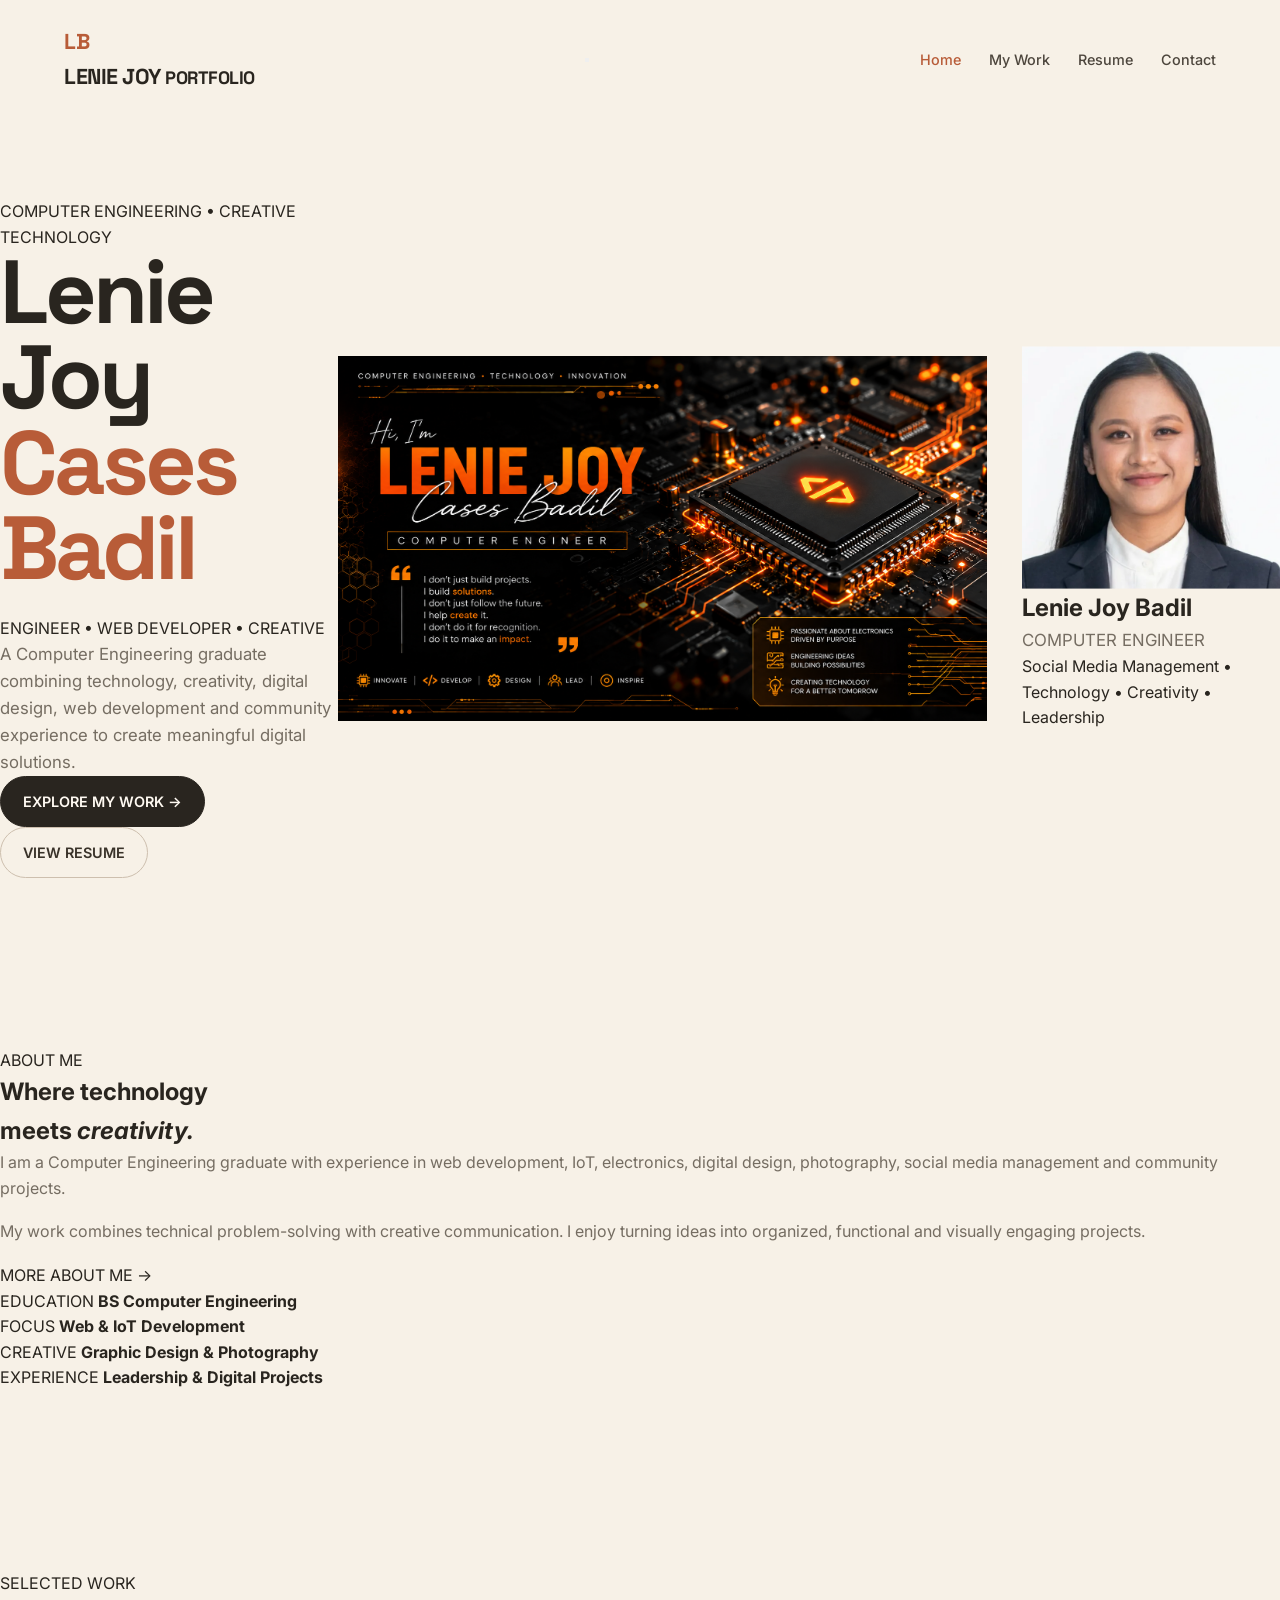
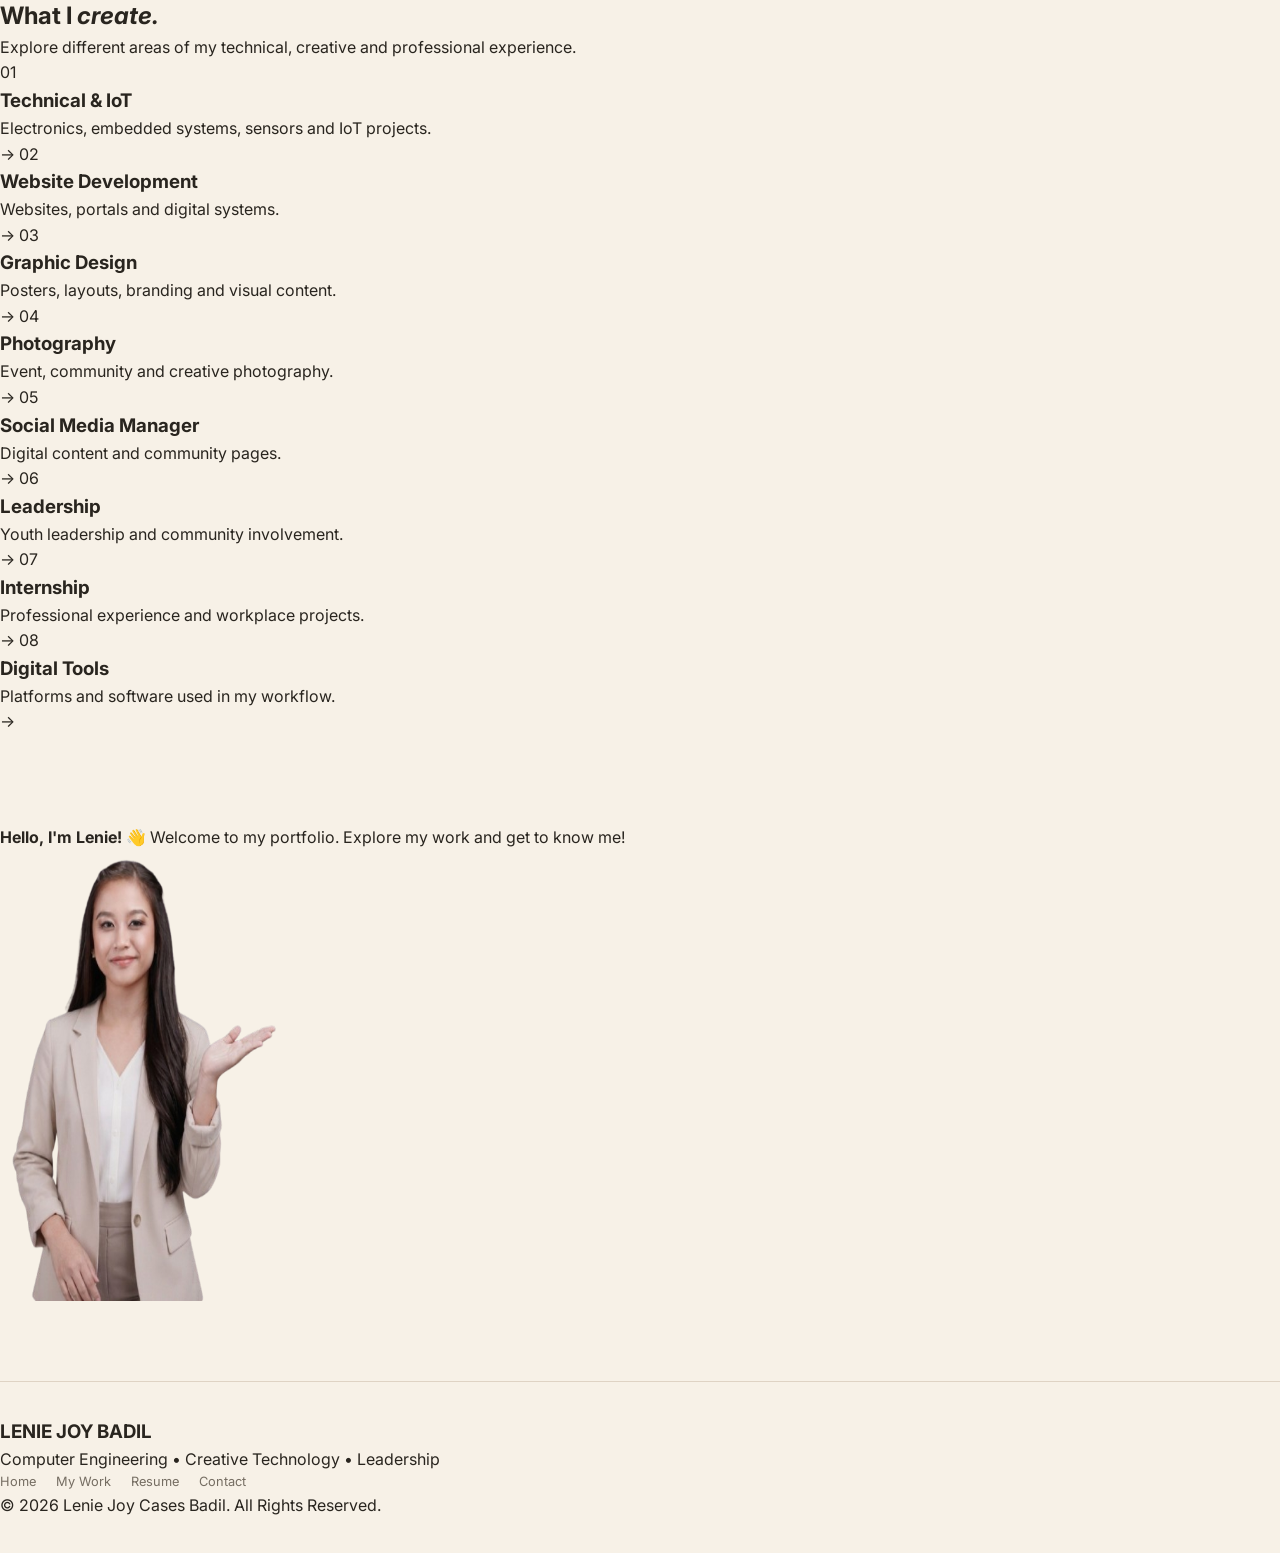
==== commit 6ec4ed09: "p" ====
--- a/index.html
+++ b/index.html
@@ -1,4 +1,3 @@
-
 <!DOCTYPE html>
 <html lang="en">
 
@@ -6,44 +5,56 @@
     <meta charset="UTF-8">
     <meta name="viewport" content="width=device-width, initial-scale=1.0">
 
-    <title>Lenie Joy Cases Badil | Portfolio</title>
+    <title>Lenie Joy Badil | Portfolio</title>
 
     <link rel="stylesheet" href="style.css">
 </head>
 
 <body>
 
-<!-- =========================
+<!-- =====================================================
      BACKGROUND
-========================= -->
+===================================================== -->
 
 <div class="background">
+
     <div class="orb orb1"></div>
     <div class="orb orb2"></div>
     <div class="grid"></div>
+
 </div>
 
 
-<!-- =========================
+
+<!-- =====================================================
      NAVIGATION
-========================= -->
+===================================================== -->
 
 <header class="navbar">
 
+    <!-- LOGO / HOME -->
     <a href="index.html" class="logo">
+
         <span>LB</span>
 
         <div>
             <strong>LENIE JOY</strong>
             <small>PORTFOLIO</small>
         </div>
+
     </a>
 
 
-    <button class="menu-toggle"
-            id="menuToggle"
-            aria-expanded="false"
-            aria-label="Toggle navigation">
+    <!-- HAMBURGER MENU
+         VISIBLE ON DESKTOP + MOBILE -->
+
+    <button
+        class="menu-toggle"
+        id="menuToggle"
+        type="button"
+        aria-label="Open navigation"
+        aria-expanded="false"
+    >
 
         <span></span>
         <span></span>
@@ -52,9 +63,17 @@
     </button>
 
 
-    <nav class="nav-links" id="navLinks">
-
-        <a href="index.html" class="active">
+    <!-- NAVIGATION LINKS -->
+
+    <nav
+        class="nav-links"
+        id="navLinks"
+    >
+
+        <a
+            href="index.html"
+            class="active"
+        >
             Home
         </a>
 
@@ -76,507 +95,651 @@
 
 
 
-<!-- =========================
-     GIRL INTRO ICON
-     SHOWS FOR 8 SECONDS
-========================= -->
-
-<div class="girl-intro" id="girlIntro">
-
-    <button class="girl-close"
-            id="girlClose"
-            aria-label="Close introduction">
-
-        ×
-
-    </button>
-
-    <img src="assets/girl-icon.png"
-         alt="Lenie Joy Portfolio Introduction">
+<!-- =====================================================
+     MAIN
+===================================================== -->
+
+<main>
+
+
+
+<!-- =====================================================
+     HERO SECTION
+===================================================== -->
+
+<section class="hero">
+
+
+    <!-- =================================================
+         HERO TEXT
+    ================================================== -->
+
+    <div class="hero-text">
+
+        <span class="small-label">
+            COMPUTER ENGINEERING • CREATIVE TECHNOLOGY
+        </span>
+
+
+        <h1>
+
+            Lenie Joy
+
+            <span>
+                Cases Badil
+            </span>
+
+        </h1>
+
+
+        <div class="hero-title">
+            ENGINEER • WEB DEVELOPER • CREATIVE
+        </div>
+
+
+        <p class="hero-description">
+
+            A Computer Engineering graduate combining technology,
+            creativity, digital design, web development and community
+            experience to create meaningful digital solutions.
+
+        </p>
+
+
+        <!-- HERO BUTTONS -->
+
+        <div class="hero-buttons">
+
+            <a
+                href="technical.html"
+                class="btn btn-primary"
+            >
+                EXPLORE MY WORK →
+            </a>
+
+
+            <a
+                href="resume.html"
+                class="btn btn-outline"
+            >
+                VIEW RESUME
+            </a>
+
+        </div>
+
+    </div>
+
+
+
+    <!-- =================================================
+         PROFILE + COVER
+         DESKTOP = RIGHT SIDE
+    ================================================== -->
+
+    <div class="hero-profile">
+
+
+        <!-- =================================================
+             CLICKABLE COVER PHOTO
+        ================================================== -->
+
+        <a
+            href="assets/cover.jpg"
+            target="_blank"
+            rel="noopener noreferrer"
+            class="cover-card"
+            aria-label="Open cover photo"
+        >
+
+            <img
+                src="assets/cover.jpg"
+                alt="Lenie Joy Badil Cover"
+            >
+
+        </a>
+
+
+
+        <!-- =================================================
+             PROFILE CARD
+        ================================================== -->
+
+        <div class="profile-card">
+
+
+            <!-- CLICKABLE PROFILE PHOTO -->
+
+            <a
+                href="assets/profile.jpg"
+                target="_blank"
+                rel="noopener noreferrer"
+                class="profile-photo"
+                aria-label="Open profile photo"
+            >
+
+                <img
+                    src="assets/profile.jpg"
+                    alt="Lenie Joy Badil Profile"
+                >
+
+            </a>
+
+
+
+            <!-- PROFILE INFORMATION -->
+
+            <div class="profile-content">
+
+                <h2>
+                    Lenie Joy Badil
+                </h2>
+
+
+                <p>
+                    COMPUTER ENGINEER
+                </p>
+
+
+                <div class="profile-line"></div>
+
+
+                <span>
+                    Social Media Management • Technology • Creativity • Leadership
+                </span>
+
+            </div>
+
+        </div>
+
+    </div>
+
+</section>
+
+
+
+<!-- =====================================================
+     ABOUT ME
+===================================================== -->
+
+<section class="profile-section">
+
+
+    <div class="section-heading">
+
+        <span class="small-label">
+            ABOUT ME
+        </span>
+
+
+        <h2>
+
+            Where technology<br>
+
+            meets <em>creativity.</em>
+
+        </h2>
+
+    </div>
+
+
+
+    <div class="about-content">
+
+
+        <!-- ABOUT TEXT -->
+
+        <div class="about-text">
+
+            <p>
+
+                I am a Computer Engineering graduate with experience
+                in web development, IoT, electronics, digital design,
+                photography, social media management and community
+                projects.
+
+            </p>
+
+
+            <p>
+
+                My work combines technical problem-solving with
+                creative communication. I enjoy turning ideas into
+                organized, functional and visually engaging projects.
+
+            </p>
+
+
+            <a
+                href="resume.html"
+                class="text-button"
+            >
+                MORE ABOUT ME →
+            </a>
+
+        </div>
+
+
+
+        <!-- INFORMATION BOXES -->
+
+        <div class="info-grid">
+
+
+            <div class="info-box">
+
+                <span>
+                    EDUCATION
+                </span>
+
+                <strong>
+                    BS Computer Engineering
+                </strong>
+
+            </div>
+
+
+
+            <div class="info-box">
+
+                <span>
+                    FOCUS
+                </span>
+
+                <strong>
+                    Web & IoT Development
+                </strong>
+
+            </div>
+
+
+
+            <div class="info-box">
+
+                <span>
+                    CREATIVE
+                </span>
+
+                <strong>
+                    Graphic Design & Photography
+                </strong>
+
+            </div>
+
+
+
+            <div class="info-box">
+
+                <span>
+                    EXPERIENCE
+                </span>
+
+                <strong>
+                    Leadership & Digital Projects
+                </strong>
+
+            </div>
+
+        </div>
+
+    </div>
+
+</section>
+
+
+
+<!-- =====================================================
+     SELECTED WORK
+===================================================== -->
+
+<section class="work-section">
+
+
+    <div class="section-heading centered">
+
+        <span class="small-label">
+            SELECTED WORK
+        </span>
+
+
+        <h2>
+            What I <em>create.</em>
+        </h2>
+
+
+        <p>
+
+            Explore different areas of my technical,
+            creative and professional experience.
+
+        </p>
+
+    </div>
+
+
+
+    <!-- WORK LINKS -->
+
+    <div class="work-links">
+
+
+        <!-- 01 -->
+
+        <a
+            href="technical.html"
+            class="work-link"
+        >
+
+            <span class="work-number">
+                01
+            </span>
+
+
+            <div>
+
+                <h3>
+                    Technical & IoT
+                </h3>
+
+                <p>
+                    Electronics, embedded systems,
+                    sensors and IoT projects.
+                </p>
+
+            </div>
+
+
+            <span class="work-arrow">
+                →
+            </span>
+
+        </a>
+
+
+
+        <!-- 02 -->
+
+        <a
+            href="website.html"
+            class="work-link"
+        >
+
+            <span class="work-number">
+                02
+            </span>
+
+
+            <div>
+
+                <h3>
+                    Website Development
+                </h3>
+
+                <p>
+                    Websites, portals and digital systems.
+                </p>
+
+            </div>
+
+
+            <span class="work-arrow">
+                →
+            </span>
+
+        </a>
+
+
+
+        <!-- 03 -->
+
+        <a
+            href="graphic-design.html"
+            class="work-link"
+        >
+
+            <span class="work-number">
+                03
+            </span>
+
+
+            <div>
+
+                <h3>
+                    Graphic Design
+                </h3>
+
+                <p>
+                    Posters, layouts, branding and visual content.
+                </p>
+
+            </div>
+
+
+            <span class="work-arrow">
+                →
+            </span>
+
+        </a>
+
+
+
+        <!-- 04 -->
+
+        <a
+            href="photography.html"
+            class="work-link"
+        >
+
+            <span class="work-number">
+                04
+            </span>
+
+
+            <div>
+
+                <h3>
+                    Photography
+                </h3>
+
+                <p>
+                    Event, community and creative photography.
+                </p>
+
+            </div>
+
+
+            <span class="work-arrow">
+                →
+            </span>
+
+        </a>
+
+
+
+        <!-- 05 -->
+
+        <a
+            href="social-media.html"
+            class="work-link"
+        >
+
+            <span class="work-number">
+                05
+            </span>
+
+
+            <div>
+
+                <h3>
+                    Social Media Manager
+                </h3>
+
+                <p>
+                    Digital content and community pages.
+                </p>
+
+            </div>
+
+
+            <span class="work-arrow">
+                →
+            </span>
+
+        </a>
+
+
+
+        <!-- 06 -->
+
+        <a
+            href="leadership.html"
+            class="work-link"
+        >
+
+            <span class="work-number">
+                06
+            </span>
+
+
+            <div>
+
+                <h3>
+                    Leadership
+                </h3>
+
+                <p>
+                    Youth leadership and community involvement.
+                </p>
+
+            </div>
+
+
+            <span class="work-arrow">
+                →
+            </span>
+
+        </a>
+
+
+
+        <!-- 07 -->
+
+        <a
+            href="internship.html"
+            class="work-link"
+        >
+
+            <span class="work-number">
+                07
+            </span>
+
+
+            <div>
+
+                <h3>
+                    Internship
+                </h3>
+
+                <p>
+                    Professional experience and workplace projects.
+                </p>
+
+            </div>
+
+
+            <span class="work-arrow">
+                →
+            </span>
+
+        </a>
+
+
+
+        <!-- 08 -->
+
+        <a
+            href="tools.html"
+            class="work-link"
+        >
+
+            <span class="work-number">
+                08
+            </span>
+
+
+            <div>
+
+                <h3>
+                    Digital Tools
+                </h3>
+
+                <p>
+                    Platforms and software used in my workflow.
+                </p>
+
+            </div>
+
+
+            <span class="work-arrow">
+                →
+            </span>
+
+        </a>
+
+    </div>
+
+</section>
+
+</main>
+
+
+
+<!-- =====================================================
+     WELCOME GIRL
+===================================================== -->
+
+<div
+    class="girl-welcome"
+    id="girlWelcome"
+>
+
+
+    <!-- SPEECH BUBBLE -->
+
+    <div class="welcome-message">
+
+        <strong>
+            Hello, I'm Lenie! 👋
+        </strong>
+
+        <span>
+            Welcome to my portfolio. Explore my work and get to know me!
+        </span>
+
+    </div>
+
+
+    <!-- GIRL ICON -->
+
+    <img
+        src="assets/girl-icon.png"
+        id="girlIcon"
+        class="girl-icon"
+        alt="Welcome"
+    >
 
 </div>
 
 
 
-<!-- =========================
-     MAIN HOME
-========================= -->
-
-<main class="home-page">
-
-
-    <!-- =========================
-         HERO
-    ========================= -->
-
-    <section class="hero-section">
-
-
-        <div class="hero-content">
-
-            <span class="section-number">
-                01 / PORTFOLIO
-            </span>
-
-
-            <h1>
-                LENIE JOY
-                <span>CASES BADIL</span>
-            </h1>
-
-
-            <p class="hero-description">
-                Computer Engineering graduate, creative professional
-                and youth leader with experience in technology,
-                website development, digital media, graphic design,
-                administration and community work.
-            </p>
-
-
-            <!-- =========================
-                 PROFILE INFORMATION
-            ========================= -->
-
-            <div class="profile-info">
-
-                <div class="profile-item">
-
-                    <strong>
-                        22
-                    </strong>
-
-                    <span>
-                        YEARS OLD
-                    </span>
-
-                </div>
-
-
-                <div class="profile-item">
-
-                    <strong>
-                        5'0"
-                    </strong>
-
-                    <span>
-                        HEIGHT
-                    </span>
-
-                </div>
-
-
-                <div class="profile-item">
-
-                    <strong>
-                        46 kg
-                    </strong>
-
-                    <span>
-                        WEIGHT
-                    </span>
-
-                </div>
-
-            </div>
-
-
-            <div class="profile-address">
-
-                <span>
-                    ADDRESS
-                </span>
-
-                <p>
-                    Barangay Dalagdag, Calinan,
-                    Davao City
-                </p>
-
-            </div>
-
-
-        </div>
-
-
-
-        <!-- =========================
-             PROFILE PHOTO
-        ========================= -->
-
-        <div class="hero-visual">
-
-            <div class="profile-photo-card">
-
-                <div class="photo-label">
-                    PROFILE / 2 × 2
-                </div>
-
-
-                <img src="assets/profile.jpg"
-                     alt="Lenie Joy Cases Badil"
-                     loading="eager">
-
-
-                <div class="photo-caption">
-
-                    <strong>
-                        LENIE JOY BADIL
-                    </strong>
-
-                    <span>
-                        COMPUTER ENGINEERING
-                    </span>
-
-                </div>
-
-            </div>
-
-        </div>
-
-    </section>
-
-
-
-    <!-- =========================
-         COVER PHOTO
-    ========================= -->
-
-    <section class="cover-section">
-
-        <div class="cover-card">
-
-            <img src="assets/cover.jpg"
-                 alt="Lenie Joy Badil Portfolio Cover"
-                 loading="lazy">
-
-
-            <div class="cover-overlay">
-
-                <span>
-                    LENIE JOY CASES BADIL
-                </span>
-
-                <small>
-                    TECHNOLOGY • CREATIVE • LEADERSHIP
-                </small>
-
-            </div>
-
-        </div>
-
-    </section>
-
-
-
-    <!-- =========================
-         MAIN BUTTONS
-    ========================= -->
-
-    <section class="home-actions">
-
-        <div class="action-intro">
-
-            <span class="project-tag">
-                EXPLORE MY PORTFOLIO
-            </span>
-
-            <h2>
-                What I <em>do.</em>
-            </h2>
-
-            <p>
-                Explore my professional experience, projects,
-                technical work, creative work and leadership
-                activities.
-            </p>
-
-        </div>
-
-
-
-        <div class="action-buttons">
-
-
-            <!-- VIEW MY WORK -->
-
-            <a href="technical.html"
-               class="main-action work-action">
-
-                <div class="action-icon">
-                    ↗
-                </div>
-
-                <div class="action-text">
-
-                    <span>
-                        EXPLORE
-                    </span>
-
-                    <strong>
-                        VIEW MY WORK
-                    </strong>
-
-                    <small>
-                        Technical • Creative • Leadership
-                    </small>
-
-                </div>
-
-            </a>
-
-
-
-            <!-- RESUME -->
-
-            <a href="resume.html"
-               class="main-action">
-
-                <div class="action-icon">
-                    ↗
-                </div>
-
-                <div class="action-text">
-
-                    <span>
-                        PROFESSIONAL
-                    </span>
-
-                    <strong>
-                        RESUME
-                    </strong>
-
-                    <small>
-                        Education • Experience • Skills
-                    </small>
-
-                </div>
-
-            </a>
-
-
-
-            <!-- CONTACT -->
-
-            <a href="contact.html"
-               class="main-action">
-
-                <div class="action-icon">
-                    ↗
-                </div>
-
-                <div class="action-text">
-
-                    <span>
-                        GET IN TOUCH
-                    </span>
-
-                    <strong>
-                        CONTACT INFORMATION
-                    </strong>
-
-                    <small>
-                        Connect with me
-                    </small>
-
-                </div>
-
-            </a>
-
-
-        </div>
-
-    </section>
-
-
-
-    <!-- =========================
-         QUICK WORK PREVIEW
-    ========================= -->
-
-    <section class="work-preview">
-
-        <div class="section-heading">
-
-            <span class="section-number">
-                MY WORK
-            </span>
-
-            <h2>
-                Areas of <span>Work</span>
-            </h2>
-
-        </div>
-
-
-        <div class="work-preview-grid">
-
-
-            <a href="technical.html"
-               class="preview-card">
-
-                <span>
-                    01
-                </span>
-
-                <strong>
-                    Technical & IoT
-                </strong>
-
-                <small>
-                    Electronics • ESP32 • IoT
-                </small>
-
-            </a>
-
-
-
-            <a href="website.html"
-               class="preview-card">
-
-                <span>
-                    02
-                </span>
-
-                <strong>
-                    Website Developer
-                </strong>
-
-                <small>
-                    HTML • CSS • Web Projects
-                </small>
-
-            </a>
-
-
-
-            <a href="social-media.html"
-               class="preview-card">
-
-                <span>
-                    03
-                </span>
-
-                <strong>
-                    Social Media Manager
-                </strong>
-
-                <small>
-                    Content • Pages • Digital Media
-                </small>
-
-            </a>
-
-
-
-            <a href="graphic-design.html"
-               class="preview-card">
-
-                <span>
-                    04
-                </span>
-
-                <strong>
-                    Graphic Design
-                </strong>
-
-                <small>
-                    Posters • Layouts • Visuals
-                </small>
-
-            </a>
-
-
-
-            <a href="photography.html"
-               class="preview-card">
-
-                <span>
-                    05
-                </span>
-
-                <strong>
-                    Photography & Videography
-                </strong>
-
-                <small>
-                    Photography • Video • Events
-                </small>
-
-            </a>
-
-
-
-            <a href="leadership.html"
-               class="preview-card">
-
-                <span>
-                    06
-                </span>
-
-                <strong>
-                    Administrative & Leadership
-                </strong>
-
-                <small>
-                    Community • Youth • Organizations
-                </small>
-
-            </a>
-
-
-
-            <a href="internship.html"
-               class="preview-card">
-
-                <span>
-                    07
-                </span>
-
-                <strong>
-                    Internship
-                </strong>
-
-                <small>
-                    Professional • Technical Experience
-                </small>
-
-            </a>
-
-
-
-            <a href="tools.html"
-               class="preview-card">
-
-                <span>
-                    08
-                </span>
-
-                <strong>
-                    Digital Tools
-                </strong>
-
-                <small>
-                    Software • Platforms • Workflow
-                </small>
-
-            </a>
-
-
-        </div>
-
-    </section>
-
-
-</main>
-
-
-
-<!-- =========================
+<!-- =====================================================
      FOOTER
-========================= -->
+===================================================== -->
 
 <footer>
 
+
     <div class="footer-top">
+
 
         <div>
 
@@ -584,14 +747,24 @@
                 LENIE JOY <span>BADIL</span>
             </h3>
 
+
             <p>
-                Computer Engineering • Technology • Creative Work • Leadership
+                Computer Engineering • Creative Technology • Leadership
             </p>
 
         </div>
 
 
+
         <div class="footer-links">
+
+            <a href="index.html">
+                Home
+            </a>
+
+            <a href="technical.html">
+                My Work
+            </a>
 
             <a href="resume.html">
                 Resume
@@ -606,6 +779,7 @@
     </div>
 
 
+
     <div class="footer-bottom">
 
         © 2026 Lenie Joy Cases Badil. All Rights Reserved.
@@ -616,57 +790,11 @@
 
 
 
-<!-- =========================
-     SCRIPT
-========================= -->
+<!-- =====================================================
+     JAVASCRIPT
+===================================================== -->
 
 <script src="script.js"></script>
 
-
-<!-- =========================
-     GIRL ICON TIMER
-     ONLY HOME PAGE
-========================= -->
-
-<script>
-
-document.addEventListener("DOMContentLoaded", function () {
-
-    const girlIntro = document.getElementById("girlIntro");
-    const girlClose = document.getElementById("girlClose");
-
-    if (!girlIntro) return;
-
-
-    /* Show when home page loads */
-
-    girlIntro.classList.add("show");
-
-
-    /* Close manually */
-
-    if (girlClose) {
-
-        girlClose.addEventListener("click", function () {
-
-            girlIntro.classList.remove("show");
-
-        });
-
-    }
-
-
-    /* Automatically disappear after 8 seconds */
-
-    setTimeout(function () {
-
-        girlIntro.classList.remove("show");
-
-    }, 8000);
-
-});
-
-</script>
-
 </body>
-</html>
+</html>
--- a/style.css
+++ b/style.css
@@ -1,40 +1,5 @@
-/* =========================================================
-   LENIE JOY BADIL — PORTFOLIO
-   COMPLETE STYLE.CSS
-   Cream + Orange | Floating Cards | Responsive
-========================================================= */
 
 @import url('https://fonts.googleapis.com/css2?family=Inter:wght@300;400;500;600;700;800&family=Space+Grotesk:wght@400;500;600;700&display=swap');
-
-
-/* =========================================================
-   ROOT
-========================================================= */
-
-:root {
-    --cream: #f7f1e7;
-    --cream-light: #fffaf2;
-    --cream-dark: #ebe0cf;
-
-    --orange: #e86f2d;
-    --orange-dark: #c95218;
-    --orange-light: #f29a61;
-
-    --brown: #30251e;
-    --brown-light: #65564c;
-
-    --white: #ffffff;
-    --border: rgba(48, 37, 30, 0.12);
-
-    --shadow:
-        0 18px 45px rgba(48, 37, 30, 0.10);
-
-    --shadow-hover:
-        0 28px 60px rgba(48, 37, 30, 0.17);
-
-    --radius: 24px;
-}
-
 
 /* =========================================================
    RESET
@@ -51,11 +16,16 @@
 }
 
 body {
-    font-family: "Inter", sans-serif;
-    background: var(--cream);
-    color: var(--brown);
+    font-family: 'Inter', sans-serif;
+    background: #f7f1e7;
+    color: #29251f;
+    line-height: 1.6;
     overflow-x: hidden;
-    line-height: 1.6;
+}
+
+a {
+    text-decoration: none;
+    color: inherit;
 }
 
 img {
@@ -63,201 +33,1416 @@
     display: block;
 }
 
-a {
-    color: inherit;
-    text-decoration: none;
-}
-
-button {
+button,
+input,
+textarea {
     font-family: inherit;
 }
 
-
-/* =========================================================
-   BACKGROUND
-========================================================= */
-
-.background {
-    position: fixed;
-    inset: 0;
-    overflow: hidden;
-    pointer-events: none;
-    z-index: -10;
-    background: var(--cream);
-}
-
-.orb {
-    position: absolute;
-    border-radius: 50%;
-    filter: blur(80px);
-    opacity: 0.22;
-}
-
-.orb1 {
-    width: 420px;
-    height: 420px;
-    background: var(--orange-light);
-    top: -160px;
-    right: -100px;
-}
-
-.orb2 {
-    width: 360px;
-    height: 360px;
-    background: #e8c9a9;
-    bottom: -150px;
-    left: -120px;
-}
-
-.grid {
-    position: absolute;
-    inset: 0;
-    opacity: 0.18;
-
-    background-image:
-        linear-gradient(
-            rgba(48, 37, 30, 0.06) 1px,
-            transparent 1px
-        ),
-        linear-gradient(
-            90deg,
-            rgba(48, 37, 30, 0.06) 1px,
-            transparent 1px
-        );
-
-    background-size: 50px 50px;
-}
-
-
-/* =========================================================
-   NAVBAR
-========================================================= */
+/* =========================================================
+   GLOBAL CONTAINER
+========================================================= */
+
+.container {
+    width: min(1180px, 90%);
+    margin: 0 auto;
+}
+
+/* =========================================================
+   HEADER / NAVIGATION
+========================================================= */
+
+header {
+    width: 100%;
+    position: relative;
+    z-index: 100;
+}
 
 .navbar {
-    position: sticky;
-    top: 0;
-    z-index: 1000;
-
-    width: 100%;
-
+    width: min(1180px, 90%);
+    margin: 0 auto;
+    padding: 25px 0;
+    display: flex;
+    justify-content: space-between;
+    align-items: center;
+}
+
+.logo {
+    font-family: 'Space Grotesk', sans-serif;
+    font-size: 1.35rem;
+    font-weight: 700;
+    letter-spacing: -0.5px;
+}
+
+.logo span {
+    color: #b85c38;
+}
+
+.nav-links {
     display: flex;
     align-items: center;
-    justify-content: space-between;
-
-    padding: 20px 6vw;
-
-    background: rgba(247, 241, 231, 0.90);
-    backdrop-filter: blur(18px);
-    -webkit-backdrop-filter: blur(18px);
-
-    border-bottom: 1px solid var(--border);
-}
-
-
-/* LOGO */
-
-.logo {
+    gap: 28px;
+    list-style: none;
+}
+
+.nav-links a {
+    font-size: 0.9rem;
+    font-weight: 500;
+    color: #4d463d;
+    transition: 0.3s ease;
+}
+
+.nav-links a:hover {
+    color: #b85c38;
+}
+
+.nav-links .active {
+    color: #b85c38;
+}
+
+/* =========================================================
+   HOME BUTTON
+========================================================= */
+
+.home-btn {
+    display: inline-flex;
+    align-items: center;
+    gap: 8px;
+    padding: 11px 19px;
+    border: 1px solid #d8cbbb;
+    border-radius: 50px;
+    background: rgba(255, 252, 246, 0.8);
+    color: #393229;
+    font-size: 0.88rem;
+    font-weight: 600;
+    transition: all 0.3s ease;
+}
+
+.home-btn:hover {
+    background: #b85c38;
+    border-color: #b85c38;
+    color: #fffaf2;
+    transform: translateY(-2px);
+    box-shadow: 0 8px 20px rgba(184, 92, 56, 0.18);
+}
+
+/* =========================================================
+   HERO
+========================================================= */
+
+.hero {
+    min-height: 78vh;
     display: flex;
     align-items: center;
-    gap: 12px;
-}
-
-.logo > span {
-    width: 44px;
-    height: 44px;
-
+    padding: 80px 0;
+}
+
+.hero-content {
+    max-width: 800px;
+}
+
+.hero-label {
+    display: inline-block;
+    margin-bottom: 18px;
+    color: #b85c38;
+    font-size: 0.82rem;
+    font-weight: 700;
+    text-transform: uppercase;
+    letter-spacing: 2px;
+}
+
+.hero h1 {
+    font-family: 'Space Grotesk', sans-serif;
+    font-size: clamp(3rem, 7vw, 6.5rem);
+    line-height: 0.95;
+    letter-spacing: -4px;
+    margin-bottom: 25px;
+}
+
+.hero h1 span {
+    color: #b85c38;
+}
+
+.hero p {
+    max-width: 650px;
+    color: #756d62;
+    font-size: 1.05rem;
+}
+
+/* =========================================================
+   PROFILE / GIRL ICON / COVER AREA
+========================================================= */
+
+.profile-section,
+.profile-area,
+.profile-wrapper,
+.hero-profile {
+    position: relative;
+}
+
+.profile-area,
+.profile-wrapper,
+.hero-profile {
     display: flex;
     align-items: center;
     justify-content: center;
-
-    border-radius: 13px;
-
-    background: var(--orange);
-    color: white;
-
-    font-family: "Space Grotesk", sans-serif;
+    gap: 35px;
+}
+
+/* =========================================================
+   GIRL ICON
+========================================================= */
+
+.girl-icon,
+.girl-character,
+.profile-girl,
+.hero-girl {
+    position: relative;
+    width: 280px;
+    height: 450px;
+    flex-shrink: 0;
+    z-index: 3;
+    display: flex;
+    align-items: flex-end;
+    justify-content: center;
+    cursor: pointer;
+    transition:
+        opacity 0.6s ease,
+        transform 0.6s ease,
+        visibility 0.6s ease;
+}
+
+.girl-icon img,
+.girl-character img,
+.profile-girl img,
+.hero-girl img {
+    width: 100%;
+    height: 100%;
+    object-fit: contain;
+    object-position: center bottom;
+    cursor: pointer;
+}
+
+.girl-icon.girl-hidden,
+.girl-character.girl-hidden,
+.profile-girl.girl-hidden,
+.hero-girl.girl-hidden {
+    opacity: 0;
+    transform: translateY(35px) scale(0.92);
+    visibility: hidden;
+    pointer-events: none;
+}
+
+.girl-icon::after,
+.girl-character::after,
+.profile-girl::after,
+.hero-girl::after {
+    content: "CLICK ME";
+    position: absolute;
+    bottom: 15px;
+    left: 50%;
+    transform: translateX(-50%) translateY(8px);
+    padding: 6px 12px;
+    background: rgba(41, 37, 31, 0.82);
+    color: #fffaf2;
+    border-radius: 50px;
+    font-size: 0.65rem;
     font-weight: 700;
-    font-size: 15px;
-
-    box-shadow: 0 8px 20px rgba(232, 111, 45, 0.25);
-}
-
-.logo strong {
+    letter-spacing: 1px;
+    opacity: 0;
+    pointer-events: none;
+    transition: 0.3s ease;
+}
+
+.girl-icon:hover::after,
+.girl-character:hover::after,
+.profile-girl:hover::after,
+.hero-girl:hover::after {
+    opacity: 1;
+    transform: translateX(-50%) translateY(0);
+}
+
+/* =========================================================
+   SPEECH / BUBBLE MESSAGE
+========================================================= */
+
+.message-bubble,
+.speech-bubble,
+.bubble-message,
+.profile-bubble {
+    position: absolute;
+    z-index: 8;
+    top: 15px;
+    right: -85px;
+    max-width: 270px;
+    min-width: 210px;
+    padding: 17px 21px;
+    border-radius: 20px;
+    background: #fffaf3;
+    border: 1px solid #ded0bf;
+    box-shadow: 0 14px 35px rgba(70, 54, 39, 0.10);
+    color: #4c453c;
+    font-size: 0.86rem;
+    line-height: 1.55;
+}
+
+.message-bubble::after,
+.speech-bubble::after,
+.bubble-message::after,
+.profile-bubble::after {
+    content: "";
+    position: absolute;
+    left: 25px;
+    bottom: -11px;
+    width: 20px;
+    height: 20px;
+    background: #fffaf3;
+    border-right: 1px solid #ded0bf;
+    border-bottom: 1px solid #ded0bf;
+    transform: rotate(45deg);
+}
+
+/* =========================================================
+   PROFILE + COVER PHOTOS
+========================================================= */
+
+.photo-side,
+.profile-photo-side,
+.photo-links {
+    display: flex;
+    flex-direction: column;
+    align-items: center;
+    justify-content: center;
+    gap: 25px;
+    width: 380px;
+    position: relative;
+    z-index: 5;
+}
+
+.photo-wrapper {
+    position: relative;
+    display: inline-block;
+}
+
+/* =========================================================
+   PROFILE PHOTO — CLICKABLE
+========================================================= */
+
+.profile-photo-link {
+    width: 210px;
+    height: 210px;
     display: block;
-
-    font-family: "Space Grotesk", sans-serif;
-    font-size: 14px;
-    letter-spacing: 0.08em;
-}
-
-.logo small {
+    border-radius: 50%;
+    overflow: hidden;
+    background: #eadfd1;
+    border: 7px solid #fffaf3;
+    box-shadow:
+        0 14px 40px rgba(73, 57, 42, 0.16),
+        0 0 0 1px #d9cbb9;
+    transition:
+        transform 0.35s ease,
+        box-shadow 0.35s ease;
+}
+
+.profile-photo-link:hover {
+    transform: translateY(-9px) scale(1.045);
+    box-shadow:
+        0 22px 50px rgba(73, 57, 42, 0.20),
+        0 0 0 2px #b85c38;
+}
+
+.profile-photo-link img {
+    width: 100%;
+    height: 100%;
+    object-fit: cover;
+    transition: transform 0.4s ease;
+}
+
+.profile-photo-link:hover img {
+    transform: scale(1.05);
+}
+
+/* =========================================================
+   COVER PHOTO — CLICKABLE
+========================================================= */
+
+.cover-photo-link {
+    width: 370px;
+    height: 210px;
     display: block;
-
-    margin-top: -2px;
-
-    font-size: 9px;
-    letter-spacing: 0.20em;
-    color: var(--brown-light);
-}
-
-
-/* NAV LINKS */
-
-.nav-links {
+    overflow: hidden;
+    border-radius: 27px;
+    background: #eadfd1;
+    border: 6px solid #fffaf3;
+    box-shadow:
+        0 14px 40px rgba(73, 57, 42, 0.15),
+        0 0 0 1px #d9cbb9;
+    transition:
+        transform 0.35s ease,
+        box-shadow 0.35s ease;
+}
+
+.cover-photo-link:hover {
+    transform: translateY(-9px) scale(1.025);
+    box-shadow:
+        0 24px 52px rgba(73, 57, 42, 0.20),
+        0 0 0 2px #b85c38;
+}
+
+.cover-photo-link img {
+    width: 100%;
+    height: 100%;
+    object-fit: cover;
+    transition: transform 0.45s ease;
+}
+
+.cover-photo-link:hover img {
+    transform: scale(1.05);
+}
+
+/* =========================================================
+   X BUTTON — RETURN TO HOME
+========================================================= */
+
+.photo-close {
+    position: absolute;
+    top: -11px;
+    right: -11px;
+    width: 38px;
+    height: 38px;
     display: flex;
     align-items: center;
-    gap: 34px;
-}
-
-.nav-links a {
+    justify-content: center;
+    border-radius: 50%;
+    background: #fffaf3;
+    border: 1px solid #d8cbbb;
+    color: #29251f;
+    font-size: 24px;
+    font-weight: 500;
+    line-height: 1;
+    z-index: 30;
+    box-shadow:
+        0 8px 22px rgba(73, 57, 42, 0.16);
+    transition:
+        background 0.3s ease,
+        color 0.3s ease,
+        transform 0.3s ease,
+        box-shadow 0.3s ease;
+}
+
+.photo-close:hover {
+    background: #b85c38;
+    color: #fffaf2;
+    border-color: #b85c38;
+    transform: rotate(90deg) scale(1.1);
+    box-shadow:
+        0 12px 28px rgba(184, 92, 56, 0.25);
+}
+
+/* =========================================================
+   PHOTO LABEL
+========================================================= */
+
+.photo-label {
+    position: absolute;
+    left: 50%;
+    bottom: 14px;
+    transform:
+        translateX(-50%)
+        translateY(10px);
+    padding: 7px 14px;
+    border-radius: 50px;
+    background: rgba(41, 37, 31, 0.85);
+    color: #fffaf2;
+    font-size: 0.68rem;
+    font-weight: 700;
+    letter-spacing: 1px;
+    text-transform: uppercase;
+    opacity: 0;
+    pointer-events: none;
+    transition: 0.3s ease;
+}
+
+.photo-wrapper:hover .photo-label {
+    opacity: 1;
+    transform:
+        translateX(-50%)
+        translateY(0);
+}
+
+/* =========================================================
+   ALTERNATIVE PHOTO CLASSES
+========================================================= */
+
+.profile-pic {
+    width: 210px;
+    height: 210px;
+    border-radius: 50%;
+    object-fit: cover;
+    border: 7px solid #fffaf3;
+    box-shadow:
+        0 14px 40px rgba(73, 57, 42, 0.15);
+    transition: 0.35s ease;
+}
+
+.profile-pic:hover {
+    transform: translateY(-8px) scale(1.04);
+    box-shadow:
+        0 22px 48px rgba(73, 57, 42, 0.18);
+}
+
+.cover-pic {
+    width: 370px;
+    height: 210px;
+    border-radius: 27px;
+    object-fit: cover;
+    border: 6px solid #fffaf3;
+    box-shadow:
+        0 14px 40px rgba(73, 57, 42, 0.14);
+    transition: 0.35s ease;
+}
+
+.cover-pic:hover {
+    transform: translateY(-8px) scale(1.025);
+    box-shadow:
+        0 22px 50px rgba(73, 57, 42, 0.18);
+}
+
+/* =========================================================
+   PAGE HEADER
+========================================================= */
+
+.page-header {
+    padding: 90px 0 55px;
+}
+
+.page-header h1 {
+    font-family: 'Space Grotesk', sans-serif;
+    font-size: clamp(2.8rem, 6vw, 5rem);
+    line-height: 1;
+    letter-spacing: -3px;
+    margin-bottom: 18px;
+}
+
+.page-header h1 span {
+    color: #b85c38;
+}
+
+.page-header p {
+    max-width: 700px;
+    color: #756d62;
+    font-size: 1rem;
+}
+
+/* =========================================================
+   SECTION
+========================================================= */
+
+section {
+    padding: 90px 0;
+}
+
+.section-title {
+    margin-bottom: 45px;
+}
+
+.section-title small {
+    display: block;
+    color: #b85c38;
+    font-size: 0.75rem;
+    font-weight: 700;
+    letter-spacing: 2px;
+    text-transform: uppercase;
+    margin-bottom: 8px;
+}
+
+.section-title h2 {
+    font-family: 'Space Grotesk', sans-serif;
+    font-size: clamp(2rem, 4vw, 3.5rem);
+    letter-spacing: -2px;
+}
+
+/* =========================================================
+   BUTTONS
+========================================================= */
+
+.btn {
+    display: inline-flex;
+    justify-content: center;
+    align-items: center;
+    gap: 10px;
+    padding: 13px 22px;
+    border-radius: 50px;
+    border: 1px solid #cdbfae;
+    font-size: 0.9rem;
+    font-weight: 600;
+    transition: all 0.3s ease;
+}
+
+.btn-primary {
+    background: #29251f;
+    border-color: #29251f;
+    color: #fffaf2;
+}
+
+.btn-primary:hover {
+    background: #b85c38;
+    border-color: #b85c38;
+    transform: translateY(-2px);
+}
+
+.btn-outline {
+    background: transparent;
+    color: #393229;
+}
+
+.btn-outline:hover {
+    background: #29251f;
+    color: #fffaf2;
+    transform: translateY(-2px);
+}
+
+/* =========================================================
+   GENERAL CARDS
+========================================================= */
+
+.card {
+    background: rgba(255, 252, 246, 0.8);
+    border: 1px solid #e1d6c8;
+    border-radius: 22px;
+    padding: 30px;
+    transition: all 0.35s ease;
+}
+
+.card:hover {
+    transform: translateY(-7px);
+    border-color: #cdbba7;
+    box-shadow:
+        0 18px 45px rgba(74, 59, 44, 0.09);
+}
+
+/* =========================================================
+   TOOLS PAGE
+   FLOATING TOOL CARDS
+========================================================= */
+
+.tools-section {
+    padding-top: 30px;
+}
+
+.tools-list,
+.tools-grid,
+.tool-list {
+    list-style: none !important;
+    padding: 0 !important;
+    margin: 0 !important;
+}
+
+.tools-grid ol,
+.tools-grid ul,
+.tools-list ol,
+.tools-list ul {
+    list-style: none !important;
+    padding: 0 !important;
+    margin: 0 !important;
+}
+
+.tools-grid {
+    display: grid;
+    grid-template-columns: repeat(3, 1fr);
+    gap: 25px;
+}
+
+.tool-card {
     position: relative;
-
-    font-size: 13px;
+    min-height: 190px;
+    padding: 30px;
+    border-radius: 24px;
+    background: rgba(255, 252, 246, 0.88);
+    border: 1px solid #e1d6c8;
+    box-shadow:
+        0 10px 30px rgba(73, 57, 42, 0.055);
+    display: flex;
+    flex-direction: column;
+    justify-content: space-between;
+    overflow: hidden;
+    transition:
+        transform 0.35s ease,
+        box-shadow 0.35s ease,
+        border-color 0.35s ease,
+        background 0.35s ease;
+}
+
+.tool-card::before {
+    content: "";
+    position: absolute;
+    width: 110px;
+    height: 110px;
+    border-radius: 50%;
+    background: rgba(184, 92, 56, 0.055);
+    top: -45px;
+    right: -35px;
+    transition: transform 0.4s ease;
+}
+
+.tool-card:hover::before {
+    transform: scale(1.35);
+}
+
+.tool-card:hover {
+    transform: translateY(-10px);
+    background: #fffaf3;
+    border-color: #d0bca6;
+    box-shadow:
+        0 22px 50px rgba(73, 57, 42, 0.12);
+}
+
+.tool-icon {
+    width: 54px;
+    height: 54px;
+    border-radius: 16px;
+    display: flex;
+    align-items: center;
+    justify-content: center;
+    background: #f0e5d7;
+    color: #b85c38;
+    font-size: 1.45rem;
+    margin-bottom: 22px;
+    transition: all 0.3s ease;
+}
+
+.tool-card:hover .tool-icon {
+    background: #b85c38;
+    color: #fffaf2;
+    transform:
+        rotate(-4deg)
+        scale(1.05);
+}
+
+.tool-card h3 {
+    position: relative;
+    z-index: 1;
+    font-family: 'Space Grotesk', sans-serif;
+    font-size: 1.2rem;
+    margin-bottom: 8px;
+    color: #29251f;
+}
+
+.tool-card p {
+    position: relative;
+    z-index: 1;
+    color: #756d62;
+    font-size: 0.88rem;
+    line-height: 1.65;
+}
+
+.tool-card a {
+    position: relative;
+    z-index: 2;
+    display: inline-flex;
+    align-items: center;
+    gap: 7px;
+    width: fit-content;
+    margin-top: 22px;
+    color: #b85c38;
+    font-size: 0.85rem;
+    font-weight: 700;
+    transition: gap 0.3s ease;
+}
+
+.tool-card a:hover {
+    gap: 12px;
+}
+
+/* =========================================================
+   TOOL CATEGORY
+========================================================= */
+
+.tool-category {
+    margin-bottom: 65px;
+}
+
+.tool-category-title {
+    display: flex;
+    align-items: center;
+    gap: 14px;
+    margin-bottom: 25px;
+}
+
+.tool-category-title h2 {
+    font-family: 'Space Grotesk', sans-serif;
+    font-size: 1.7rem;
+    letter-spacing: -0.7px;
+}
+
+.tool-category-title span {
+    width: 38px;
+    height: 2px;
+    background: #b85c38;
+}
+
+/* =========================================================
+   PROJECT GRID
+========================================================= */
+
+.project-grid {
+    display: grid;
+    grid-template-columns: repeat(2, 1fr);
+    gap: 28px;
+}
+
+.project-card {
+    position: relative;
+    overflow: hidden;
+    border-radius: 24px;
+    background: #fffaf3;
+    border: 1px solid #e1d6c8;
+    transition: 0.35s ease;
+}
+
+.project-card:hover {
+    transform: translateY(-8px);
+    box-shadow:
+        0 20px 45px rgba(73, 57, 42, 0.1);
+}
+
+.project-image {
+    width: 100%;
+    height: 320px;
+    object-fit: cover;
+}
+
+.project-content {
+    padding: 25px;
+}
+
+.project-content h3 {
+    font-family: 'Space Grotesk', sans-serif;
+    margin-bottom: 8px;
+}
+
+.project-content p {
+    color: #756d62;
+    font-size: 0.9rem;
+}
+
+/* =========================================================
+   GALLERY
+========================================================= */
+
+.gallery-grid {
+    display: grid;
+    grid-template-columns: repeat(3, 1fr);
+    gap: 20px;
+}
+
+.gallery-item {
+    position: relative;
+    overflow: hidden;
+    border-radius: 20px;
+    background: #e9dfd2;
+    cursor: pointer;
+}
+
+.gallery-item img {
+    width: 100%;
+    height: 280px;
+    object-fit: cover;
+    transition: transform 0.5s ease;
+}
+
+.gallery-item:hover img {
+    transform: scale(1.06);
+}
+
+/* =========================================================
+   SOCIAL MEDIA FLOATING CARDS
+========================================================= */
+
+.social-grid {
+    display: grid;
+    grid-template-columns: repeat(3, 1fr);
+    gap: 25px;
+}
+
+.social-card {
+    min-height: 170px;
+    padding: 28px;
+    border-radius: 22px;
+    background: rgba(255, 252, 246, 0.85);
+    border: 1px solid #e1d6c8;
+    display: flex;
+    flex-direction: column;
+    justify-content: space-between;
+    transition: 0.35s ease;
+}
+
+.social-card:hover {
+    transform: translateY(-9px);
+    box-shadow:
+        0 20px 45px rgba(73, 57, 42, 0.1);
+}
+
+.social-card h3 {
+    font-family: 'Space Grotesk', sans-serif;
+    font-size: 1.15rem;
+}
+
+.social-card a {
+    color: #b85c38;
+    font-size: 0.85rem;
+    font-weight: 700;
+}
+
+/* =========================================================
+   ABOUT
+========================================================= */
+
+.about-grid {
+    display: grid;
+    grid-template-columns: 1fr 1fr;
+    gap: 70px;
+    align-items: center;
+}
+
+.about-image {
+    border-radius: 25px;
+    overflow: hidden;
+    background: #e9dfd2;
+}
+
+.about-image img {
+    width: 100%;
+    height: 550px;
+    object-fit: cover;
+}
+
+.about-text h2 {
+    font-family: 'Space Grotesk', sans-serif;
+    font-size: 2.5rem;
+    line-height: 1.1;
+    margin-bottom: 22px;
+}
+
+.about-text p {
+    color: #756d62;
+    margin-bottom: 18px;
+}
+
+/* =========================================================
+   SKILLS
+========================================================= */
+
+.skills-grid {
+    display: grid;
+    grid-template-columns: repeat(3, 1fr);
+    gap: 18px;
+}
+
+.skill {
+    padding: 18px 20px;
+    background: #fffaf3;
+    border: 1px solid #e1d6c8;
+    border-radius: 15px;
+    font-size: 0.9rem;
     font-weight: 600;
-
-    color: var(--brown-light);
-
     transition: 0.3s ease;
 }
 
-.nav-links a:hover,
-.nav-links a.active {
-    color: var(--orange);
-}
-
-.nav-links a::after {
-    content: "";
-
-    position: absolute;
-    left: 0;
-    bottom: -7px;
-
-    width: 0;
-    height: 2px;
-
-    background: var(--orange);
-
+.skill:hover {
+    transform: translateY(-4px);
+    border-color: #b85c38;
+}
+
+/* =========================================================
+   CONTACT
+========================================================= */
+
+.contact-grid {
+    display: grid;
+    grid-template-columns: 0.8fr 1.2fr;
+    gap: 50px;
+}
+
+.contact-info h2 {
+    font-family: 'Space Grotesk', sans-serif;
+    font-size: 2.5rem;
+    margin-bottom: 18px;
+}
+
+.contact-info p {
+    color: #756d62;
+}
+
+.contact-item {
+    margin-top: 25px;
+}
+
+.contact-item small {
+    display: block;
+    color: #b85c38;
+    font-size: 0.75rem;
+    font-weight: 700;
+    text-transform: uppercase;
+    letter-spacing: 1px;
+    margin-bottom: 4px;
+}
+
+.contact-item a,
+.contact-item span {
+    color: #393229;
+    font-weight: 500;
+}
+
+.contact-form {
+    padding: 35px;
+    background: #fffaf3;
+    border: 1px solid #e1d6c8;
+    border-radius: 25px;
+}
+
+.form-group {
+    margin-bottom: 20px;
+}
+
+.form-group label {
+    display: block;
+    margin-bottom: 8px;
+    font-size: 0.85rem;
+    font-weight: 600;
+}
+
+.form-group input,
+.form-group textarea {
+    width: 100%;
+    border: 1px solid #d9cdbf;
+    background: #f9f3ea;
+    border-radius: 12px;
+    padding: 13px 15px;
+    outline: none;
+    color: #29251f;
     transition: 0.3s ease;
 }
 
-.nav-links a:hover::after,
-.nav-links a.active::after {
-    width: 100%;
-}
-
-
-/* MOBILE MENU */
-
-.menu-toggle {
+.form-group input:focus,
+.form-group textarea:focus {
+    border-color: #b85c38;
+    background: #fffaf3;
+}
+
+.form-group textarea {
+    min-height: 150px;
+    resize: vertical;
+}
+
+/* =========================================================
+   FOOTER
+========================================================= */
+
+footer {
+    margin-top: 80px;
+    border-top: 1px solid #dfd3c4;
+    padding: 35px 0;
+}
+
+.footer-content {
+    display: flex;
+    justify-content: space-between;
+    align-items: center;
+    gap: 20px;
+}
+
+.footer-content p {
+    color: #81786c;
+    font-size: 0.8rem;
+}
+
+.footer-links {
+    display: flex;
+    gap: 20px;
+}
+
+.footer-links a {
+    color: #756d62;
+    font-size: 0.8rem;
+    transition: 0.3s ease;
+}
+
+.footer-links a:hover {
+    color: #b85c38;
+}
+
+/* =========================================================
+   FADE ANIMATION
+========================================================= */
+
+.fade-up {
+    opacity: 0;
+    transform: translateY(25px);
+    animation: fadeUp 0.8s ease forwards;
+}
+
+@keyframes fadeUp {
+    to {
+        opacity: 1;
+        transform: translateY(0);
+    }
+}
+
+/* =========================================================
+   TABLET — 1100px
+========================================================= */
+
+@media (max-width: 1100px) {
+
+    .profile-area,
+    .profile-wrapper,
+    .hero-profile {
+        gap: 20px;
+    }
+
+    .girl-icon,
+    .girl-character,
+    .profile-girl,
+    .hero-girl {
+        width: 240px;
+        height: 400px;
+    }
+
+    .photo-side,
+    .profile-photo-side,
+    .photo-links {
+        width: 320px;
+    }
+
+    .profile-photo-link {
+        width: 190px;
+        height: 190px;
+    }
+
+    .cover-photo-link {
+        width: 300px;
+        height: 175px;
+    }
+
+    .message-bubble,
+    .speech-bubble,
+    .bubble-message,
+    .profile-bubble {
+        right: -65px;
+    }
+}
+
+/* =========================================================
+   TABLET — 900px
+========================================================= */
+
+@media (max-width: 900px) {
+
+    .navbar {
+        flex-direction: column;
+        gap: 18px;
+    }
+
+    .nav-links {
+        flex-wrap: wrap;
+        justify-content: center;
+        gap: 15px 20px;
+    }
+
+    .tools-grid {
+        grid-template-columns: repeat(2, 1fr);
+    }
+
+    .social-grid {
+        grid-template-columns: repeat(2, 1fr);
+    }
+
+    .gallery-grid {
+        grid-template-columns: repeat(2, 1fr);
+    }
+
+    .project-grid {
+        grid-template-columns: 1fr;
+    }
+
+    .about-grid,
+    .contact-grid {
+        grid-template-columns: 1fr;
+        gap: 40px;
+    }
+
+    .skills-grid {
+        grid-template-columns: repeat(2, 1fr);
+    }
+
+    .profile-area,
+    .profile-wrapper,
+    .hero-profile {
+        flex-wrap: wrap;
+    }
+
+    .message-bubble,
+    .speech-bubble,
+    .bubble-message,
+    .profile-bubble {
+        right: -45px;
+    }
+}
+
+/* =========================================================
+   MOBILE — 600px
+========================================================= */
+
+@media (max-width: 600px) {
+
+    .container,
+    .navbar {
+        width: 90%;
+    }
+
+    .navbar {
+        padding: 18px 0;
+    }
+
+    .nav-links {
+        gap: 10px 15px;
+    }
+
+    .nav-links a {
+        font-size: 0.78rem;
+    }
+
+    .home-btn {
+        padding: 9px 15px;
+        font-size: 0.8rem;
+    }
+
+    .hero {
+        min-height: 65vh;
+        padding: 60px 0;
+    }
+
+    .hero h1 {
+        letter-spacing: -2px;
+    }
+
+    section {
+        padding: 65px 0;
+    }
+
+    .page-header {
+        padding: 65px 0 35px;
+    }
+
+    .page-header h1 {
+        letter-spacing: -2px;
+    }
+
+    /* =====================================================
+       MOBILE PROFILE AREA
+    ===================================================== */
+
+    .profile-area,
+    .profile-wrapper,
+    .hero-profile {
+        flex-direction: column;
+        gap: 25px;
+    }
+
+    .girl-icon,
+    .girl-character,
+    .profile-girl,
+    .hero-girl {
+        width: 250px;
+        height: 390px;
+        order: 1;
+    }
+
+    .photo-side,
+    .profile-photo-side,
+    .photo-links {
+        width: 100%;
+        order: 2;
+    }
+
+    .profile-photo-link {
+        width: 180px;
+        height: 180px;
+    }
+
+    .cover-photo-link {
+        width: min(360px, 95%);
+        height: 190px;
+    }
+
+    .message-bubble,
+    .speech-bubble,
+    .bubble-message,
+    .profile-bubble {
+        top: 0;
+        right: -15px;
+        max-width: 230px;
+        min-width: 180px;
+        font-size: 0.8rem;
+        padding: 14px 17px;
+    }
+
+    .photo-close {
+        width: 34px;
+        height: 34px;
+        top: -9px;
+        right: -9px;
+        font-size: 21px;
+    }
+
+    /* =====================================================
+       MOBILE TOOLS
+    ===================================================== */
+
+    .tools-grid {
+        grid-template-columns: 1fr;
+        gap: 18px;
+    }
+
+    .tool-card {
+        min-height: 175px;
+        padding: 25px;
+        border-radius: 20px;
+    }
+
+    .tool-icon {
+        width: 48px;
+        height: 48px;
+        font-size: 1.2rem;
+        margin-bottom: 17px;
+    }
+
+    .tool-card h3 {
+        font-size: 1.08rem;
+    }
+
+    .tool-card p {
+        font-size: 0.84rem;
+    }
+
+    .tool-category {
+        margin-bottom: 45px;
+    }
+
+    .tool-category-title h2 {
+        font-size: 1.35rem;
+    }
+
+    /* =====================================================
+       OTHER SECTIONS
+    ===================================================== */
+
+    .social-grid {
+        grid-template-columns: 1fr;
+    }
+
+    .gallery-grid {
+        grid-template-columns: 1fr;
+    }
+
+    .gallery-item img {
+        height: 250px;
+    }
+
+    .skills-grid {
+        grid-template-columns: 1fr;
+    }
+
+    .about-image img {
+        height: 400px;
+    }
+
+    .contact-form {
+        padding: 25px;
+    }
+
+    .footer-content {
+        flex-direction: column;
+        text-align: center;
+    }
+
+    .footer-links {
+        justify-content: center;
+        flex-wrap: wrap;
+    }
+}
+
+/* =========================================================
+   VERY SMALL DEVICES
+========================================================= */
+
+@media (max-width: 380px) {
+
+    .hero h1 {
+        font-size: 2.8rem;
+    }
+
+    .page-header h1 {
+        font-size: 2.6rem;
+    }
+
+    .girl-icon,
+    .girl-character,
+    .profile-girl,
+    .hero-girl {
+        width: 220px;
+        height: 350px;
+    }
+
+    .tool-card {
+        padding: 22px;
+    }
+
+    .nav-links {
+        gap: 8px 12px;
+    }
+
+    .message-bubble,
+    .speech-bubble,
+    .bubble-message,
+    .profile-bubble {
+        right: -5px;
+        max-width: 205px;
+    }
+
+    .profile-photo-link {
+        width: 165px;
+        height: 165px;
+    }
+
+    .cover-photo-link {
+        width: 94%;
+        height: 175px;
+    }
+}
+
+
+/* =========================================================
+   INTERNSHIP PAGE — BURGER ICON FIX
+   ONLY AFFECTS internship.html
+========================================================= */
+
+/* Internship desktop header */
+.internship-navbar {
+    position: relative;
+}
+
+/* Burger button */
+.internship-navbar .menu-toggle {
     display: none;
-
-    width: 45px;
-    height: 45px;
-
-    border: 1px solid var(--border);
-    border-radius: 12px;
-
-    background: var(--cream-light);
+    width: 44px;
+    height: 44px;
+    padding: 0;
+    margin: 0;
+
+    border: 0;
+    background: transparent;
 
     cursor: pointer;
 
@@ -265,1167 +1450,133 @@
     justify-content: center;
     flex-direction: column;
     gap: 5px;
-}
-
-.menu-toggle span {
-    width: 21px;
+
+    position: relative;
+    z-index: 200;
+}
+
+/* Burger lines */
+.internship-navbar .menu-toggle span {
+    display: block;
+    width: 24px;
     height: 2px;
-    background: var(--brown);
-    border-radius: 5px;
-}
-
-
-/* =========================================================
-   MAIN
-========================================================= */
-
-.project-page {
-    width: min(1200px, 88%);
-    margin: auto;
-
-    padding: 100px 0 80px;
-}
-
-
-/* =========================================================
-   PAGE HEADER
-========================================================= */
-
-.page-header {
-    max-width: 850px;
-    margin-bottom: 70px;
-}
-
-.section-number {
-    display: inline-block;
-
-    margin-bottom: 20px;
-
-    color: var(--orange);
-
-    font-size: 11px;
-    font-weight: 800;
-    letter-spacing: 0.18em;
-}
-
-.page-header h1 {
-    font-family: "Space Grotesk", sans-serif;
-
-    font-size: clamp(52px, 8vw, 100px);
-    line-height: 0.95;
-
-    letter-spacing: -0.06em;
-
-    margin-bottom: 25px;
-}
-
-.page-header h1 span {
-    color: var(--orange);
-}
-
-.page-header p {
-    max-width: 650px;
-
-    color: var(--brown-light);
-
-    font-size: 16px;
-}
-
-
-/* =========================================================
-   PROJECT / CONTENT
-========================================================= */
-
-.visual-gallery-page {
-    display: grid;
-
-    grid-template-columns: 1.35fr 0.65fr;
-
-    gap: 60px;
-
-    align-items: start;
-}
-
-
-/* =========================================================
-   VISUAL GALLERY
-========================================================= */
-
-.visual-gallery {
-    display: grid;
-
-    grid-template-columns: repeat(2, minmax(0, 1fr));
-
-    gap: 22px;
-}
-
-.visual-card {
-    position: relative;
-
-    overflow: hidden;
-
-    border-radius: var(--radius);
-
-    background: var(--cream-light);
-
-    border: 1px solid var(--border);
-
-    box-shadow: var(--shadow);
-
-    cursor: pointer;
-
-    transition:
-        transform 0.45s ease,
-        box-shadow 0.45s ease;
-}
-
-.visual-card:hover {
-    transform: translateY(-9px) rotate(-0.3deg);
-    box-shadow: var(--shadow-hover);
-}
-
-.visual-card img {
-    width: 100%;
-    height: 330px;
-
-    object-fit: cover;
-
-    transition: transform 0.6s ease;
-}
-
-.visual-card:hover img {
-    transform: scale(1.04);
-}
-
-
-/* IMAGE OVERLAY */
-
-.image-overlay {
-    position: absolute;
-    inset: 0;
-
-    display: flex;
-    align-items: flex-end;
-    justify-content: flex-end;
-
-    padding: 18px;
-
-    background:
-        linear-gradient(
-            to top,
-            rgba(48, 37, 30, 0.60),
-            transparent 55%
-        );
-
+    background: #29251f;
+    border-radius: 10px;
+    transition: 0.3s ease;
+}
+
+/* =========================================================
+   INTERNSHIP DESKTOP
+========================================================= */
+
+@media (min-width: 901px) {
+
+    .internship-navbar {
+        flex-direction: row;
+        justify-content: space-between;
+        align-items: center;
+    }
+
+    .internship-navbar .logo {
+        order: 1;
+    }
+
+    .internship-navbar .nav-links {
+        order: 2;
+        margin-left: auto;
+    }
+
+    .internship-navbar .menu-toggle {
+        display: flex;
+        order: 3;
+        margin-left: 25px;
+    }
+}
+
+/* =========================================================
+   INTERNSHIP TABLET + MOBILE
+========================================================= */
+
+@media (max-width: 900px) {
+
+    .internship-navbar {
+        width: 90%;
+        margin: 0 auto;
+
+        padding: 18px 0;
+
+        display: flex;
+        flex-direction: row;
+
+        justify-content: space-between;
+        align-items: center;
+
+        gap: 0;
+    }
+
+    .internship-navbar .logo {
+        order: 1;
+    }
+
+    .internship-navbar .menu-toggle {
+        display: flex;
+        order: 2;
+        margin-left: auto;
+    }
+
+    /* Hide navigation by default */
+    .internship-navbar .nav-links {
+        display: none;
+
+        position: absolute;
+
+        top: calc(100% + 10px);
+        right: 0;
+
+        width: 220px;
+
+        padding: 18px;
+
+        flex-direction: column;
+        align-items: flex-start;
+
+        gap: 15px;
+
+        background: #fffaf3;
+
+        border: 1px solid #e1d6c8;
+
+        border-radius: 18px;
+
+        box-shadow:
+            0 15px 35px rgba(73, 57, 42, 0.12);
+
+        z-index: 150;
+    }
+
+    /* Open menu */
+    .internship-navbar .nav-links.active {
+        display: flex;
+    }
+
+    .internship-navbar .nav-links a {
+        width: 100%;
+        padding: 5px 0;
+    }
+}
+
+/* =========================================================
+   INTERNSHIP BURGER ANIMATION
+========================================================= */
+
+.internship-navbar .menu-toggle.active span:nth-child(1) {
+    transform: translateY(7px) rotate(45deg);
+}
+
+.internship-navbar .menu-toggle.active span:nth-child(2) {
     opacity: 0;
-
-    transition: 0.35s ease;
-}
-
-.visual-card:hover .image-overlay {
-    opacity: 1;
-}
-
-.image-overlay span {
-    padding: 9px 14px;
-
-    border-radius: 50px;
-
-    background: var(--orange);
-    color: white;
-
-    font-size: 10px;
-    font-weight: 800;
-    letter-spacing: 0.1em;
-}
-
-
-/* =========================================================
-   CONTENT PANEL
-========================================================= */
-
-.content-panel {
-    position: sticky;
-    top: 120px;
-
-    padding: 35px;
-
-    border-radius: var(--radius);
-
-    background: rgba(255, 250, 242, 0.75);
-
-    border: 1px solid var(--border);
-
-    box-shadow: var(--shadow);
-}
-
-.project-tag {
-    display: inline-block;
-
-    margin-bottom: 18px;
-
-    font-size: 10px;
-    font-weight: 800;
-    letter-spacing: 0.16em;
-
-    color: var(--orange);
-}
-
-.content-panel h2 {
-    font-family: "Space Grotesk", sans-serif;
-
-    font-size: 35px;
-    line-height: 1.05;
-
-    margin-bottom: 20px;
-}
-
-.content-panel p {
-    color: var(--brown-light);
-    font-size: 14px;
-}
-
-
-/* =========================================================
-   TOOLS SECTION
-========================================================= */
-
-.tools-section {
-    width: 100%;
-}
-
-.tools-intro {
-    max-width: 700px;
-
-    margin-bottom: 50px;
-}
-
-.tools-intro h2 {
-    font-family: "Space Grotesk", sans-serif;
-
-    font-size: clamp(36px, 5vw, 65px);
-    line-height: 1;
-
-    letter-spacing: -0.05em;
-
-    margin-bottom: 20px;
-}
-
-.tools-intro h2 em {
-    color: var(--orange);
-    font-style: normal;
-}
-
-.tools-intro p {
-    max-width: 650px;
-
-    color: var(--brown-light);
-}
-
-
-/* =========================================================
-   FLOATING TOOLS CARDS
-========================================================= */
-
-.tools-grid {
-    display: grid;
-
-    grid-template-columns: repeat(4, minmax(0, 1fr));
-
-    gap: 22px;
-
-    align-items: stretch;
-}
-
-
-/* REMOVE NUMBERING */
-
-.tool-card span {
-    display: none !important;
-}
-
-
-/* CARD */
-
-.tool-card {
-    position: relative;
-
-    min-height: 115px;
-
-    padding: 28px 24px;
-
-    display: flex;
-    align-items: center;
-    justify-content: center;
-
-    text-align: center;
-
-    border-radius: 22px;
-
-    background:
-        linear-gradient(
-            145deg,
-            rgba(255, 250, 242, 0.98),
-            rgba(247, 241, 231, 0.92)
-        );
-
-    border: 1px solid rgba(48, 37, 30, 0.11);
-
-    color: var(--brown);
-
-    font-family: "Space Grotesk", sans-serif;
-
-    font-size: 14px;
-    font-weight: 700;
-
-    letter-spacing: 0.06em;
-
-    box-shadow:
-        0 12px 25px rgba(48, 37, 30, 0.08);
-
-    transition:
-        transform 0.4s cubic-bezier(.2,.8,.2,1),
-        box-shadow 0.4s ease,
-        border-color 0.4s ease,
-        background 0.4s ease;
-
-    overflow: hidden;
-}
-
-
-/* ORANGE FLOATING DETAIL */
-
-.tool-card::before {
-    content: "";
-
-    position: absolute;
-
-    width: 80px;
-    height: 80px;
-
-    border-radius: 50%;
-
-    background: var(--orange);
-
-    top: -48px;
-    right: -35px;
-
-    opacity: 0.10;
-
-    transition: 0.4s ease;
-}
-
-
-/* SMALL ACCENT */
-
-.tool-card::after {
-    content: "";
-
-    position: absolute;
-
-    width: 7px;
-    height: 7px;
-
-    border-radius: 50%;
-
-    left: 20px;
-    bottom: 20px;
-
-    background: var(--orange);
-
-    opacity: 0.75;
-
-    transition: 0.35s ease;
-}
-
-
-/* HOVER */
-
-.tool-card:hover {
-    transform:
-        translateY(-12px)
-        rotate(-1deg);
-
-    box-shadow:
-        0 25px 45px rgba(48, 37, 30, 0.15);
-
-    border-color:
-        rgba(232, 111, 45, 0.30);
-
-    background: var(--cream-light);
-}
-
-.tool-card:hover::before {
-    transform: scale(1.7);
-    opacity: 0.17;
-}
-
-.tool-card:hover::after {
-    transform: scale(1.5);
-}
-
-
-/* =========================================================
-   INDIVIDUAL FLOATING POSITIONS
-   DESKTOP ONLY
-========================================================= */
-
-@media (min-width: 901px) {
-
-    .tool-card:nth-child(1) {
-        transform: translateY(5px);
-    }
-
-    .tool-card:nth-child(2) {
-        transform: translateY(-8px);
-    }
-
-    .tool-card:nth-child(3) {
-        transform: translateY(9px);
-    }
-
-    .tool-card:nth-child(4) {
-        transform: translateY(-4px);
-    }
-
-    .tool-card:nth-child(5) {
-        transform: translateY(-5px);
-    }
-
-    .tool-card:nth-child(6) {
-        transform: translateY(10px);
-    }
-
-    .tool-card:nth-child(7) {
-        transform: translateY(-7px);
-    }
-
-    .tool-card:nth-child(8) {
-        transform: translateY(6px);
-    }
-
-    .tool-card:nth-child(9) {
-        transform: translateY(7px);
-    }
-
-    .tool-card:nth-child(10) {
-        transform: translateY(-9px);
-    }
-
-    .tool-card:nth-child(11) {
-        transform: translateY(5px);
-    }
-
-    .tool-card:nth-child(12) {
-        transform: translateY(-6px);
-    }
-
-    .tool-card:nth-child(13) {
-        transform: translateY(-4px);
-    }
-
-    .tool-card:nth-child(14) {
-        transform: translateY(9px);
-    }
-
-    .tool-card:nth-child(15) {
-        transform: translateY(-8px);
-    }
-
-    .tool-card:nth-child(16) {
-        transform: translateY(5px);
-    }
-
-    .tool-card:nth-child(17) {
-        transform: translateY(8px);
-    }
-
-    .tool-card:nth-child(18) {
-        transform: translateY(-7px);
-    }
-
-    .tool-card:nth-child(19) {
-        transform: translateY(4px);
-    }
-
-    .tool-card:nth-child(20) {
-        transform: translateY(-6px);
-    }
-
-    .tool-card:nth-child(21) {
-        transform: translateY(8px);
-    }
-
-
-    .tool-card:hover {
-        transform:
-            translateY(-15px)
-            rotate(-1deg);
-    }
-}
-
-
-/* =========================================================
-   PAGE NAVIGATION
-========================================================= */
-
-.page-navigation {
-    display: flex;
-
-    justify-content: space-between;
-    align-items: center;
-
-    gap: 20px;
-
-    margin-top: 90px;
-
-    padding-top: 30px;
-
-    border-top: 1px solid var(--border);
-}
-
-.page-navigation a {
-    display: inline-flex;
-    align-items: center;
-
-    padding: 13px 18px;
-
-    border-radius: 50px;
-
-    background: var(--cream-light);
-
-    border: 1px solid var(--border);
-
-    font-size: 11px;
-    font-weight: 800;
-    letter-spacing: 0.08em;
-
-    transition: 0.3s ease;
-}
-
-.page-navigation a:hover {
-    background: var(--orange);
-    color: white;
-
-    transform: translateY(-3px);
-}
-
-
-/* =========================================================
-   LIGHTBOX
-========================================================= */
-
-.lightbox {
-    position: fixed;
-    inset: 0;
-
-    z-index: 2000;
-
-    display: none;
-
-    align-items: center;
-    justify-content: center;
-
-    flex-direction: column;
-
-    padding: 40px;
-
-    background: rgba(35, 27, 22, 0.92);
-
-    backdrop-filter: blur(15px);
-}
-
-.lightbox.active {
-    display: flex;
-}
-
-.lightbox img {
-    max-width: min(1000px, 90vw);
-    max-height: 80vh;
-
-    object-fit: contain;
-
-    border-radius: 18px;
-
-    box-shadow: 0 30px 80px rgba(0,0,0,0.35);
-}
-
-.lightbox-close {
-    position: absolute;
-
-    top: 25px;
-    right: 30px;
-
-    width: 50px;
-    height: 50px;
-
-    border: none;
-    border-radius: 50%;
-
-    background: var(--orange);
-    color: white;
-
-    font-size: 28px;
-
-    cursor: pointer;
-
-    z-index: 5;
-}
-
-.lightbox-title {
-    margin-top: 18px;
-
-    color: white;
-
-    font-family: "Space Grotesk", sans-serif;
-
-    font-size: 14px;
-    font-weight: 700;
-
-    letter-spacing: 0.08em;
-}
-
-
-/* =========================================================
-   FOOTER
-========================================================= */
-
-footer {
-    margin-top: 60px;
-
-    padding: 55px 6vw 25px;
-
-    background: var(--brown);
-
-    color: var(--cream);
-}
-
-.footer-top {
-    display: flex;
-
-    align-items: flex-start;
-    justify-content: space-between;
-
-    gap: 30px;
-
-    padding-bottom: 40px;
-
-    border-bottom: 1px solid rgba(255,255,255,0.12);
-}
-
-.footer-top h3 {
-    font-family: "Space Grotesk", sans-serif;
-
-    font-size: 24px;
-}
-
-.footer-top h3 span {
-    color: var(--orange-light);
-}
-
-.footer-top p {
-    margin-top: 8px;
-
-    color: rgba(247,241,231,0.65);
-
-    font-size: 12px;
-}
-
-.footer-links {
-    display: flex;
-    gap: 25px;
-}
-
-.footer-links a {
-    color: rgba(247,241,231,0.75);
-
-    font-size: 12px;
-    font-weight: 600;
-
-    transition: 0.3s ease;
-}
-
-.footer-links a:hover {
-    color: var(--orange-light);
-}
-
-.footer-bottom {
-    padding-top: 22px;
-
-    color: rgba(247,241,231,0.45);
-
-    font-size: 10px;
-    letter-spacing: 0.05em;
-}
-
-
-/* =========================================================
-   SOCIAL MEDIA / FACEBOOK FLOATING CARDS
-========================================================= */
-
-.social-links-grid {
-    display: grid;
-
-    grid-template-columns: repeat(2, minmax(0, 1fr));
-
-    gap: 22px;
-}
-
-.social-link-card {
-    position: relative;
-
-    min-height: 150px;
-
-    display: flex;
-    flex-direction: column;
-    justify-content: space-between;
-
-    padding: 28px;
-
-    border-radius: 24px;
-
-    background: var(--cream-light);
-
-    border: 1px solid var(--border);
-
-    box-shadow: var(--shadow);
-
-    transition: 0.4s ease;
-
-    overflow: hidden;
-}
-
-.social-link-card:hover {
-    transform: translateY(-10px) rotate(-0.5deg);
-
-    box-shadow: var(--shadow-hover);
-}
-
-.social-link-card h3 {
-    font-family: "Space Grotesk", sans-serif;
-
-    font-size: 20px;
-}
-
-.social-link-card span {
-    color: var(--orange);
-
-    font-size: 11px;
-    font-weight: 800;
-    letter-spacing: 0.08em;
-}
-
-.social-link-card::after {
-    content: "↗";
-
-    position: absolute;
-
-    right: 25px;
-    top: 22px;
-
-    width: 38px;
-    height: 38px;
-
-    display: flex;
-    align-items: center;
-    justify-content: center;
-
-    border-radius: 50%;
-
-    background: var(--orange);
-
-    color: white;
-
-    font-weight: 800;
-}
-
-
-/* =========================================================
-   INTERNSHIP
-========================================================= */
-
-.internship-gallery {
-    grid-template-columns: repeat(2, minmax(0, 1fr));
-}
-
-.internship-gallery .visual-card img {
-    height: 390px;
-}
-
-
-/* =========================================================
-   LEADERSHIP FLOATING CARDS
-========================================================= */
-
-.leadership-cards {
-    display: grid;
-
-    grid-template-columns: repeat(3, minmax(0, 1fr));
-
-    gap: 22px;
-}
-
-.leadership-card {
-    min-height: 150px;
-
-    padding: 25px;
-
-    border-radius: 22px;
-
-    background: var(--cream-light);
-
-    border: 1px solid var(--border);
-
-    box-shadow: var(--shadow);
-
-    transition: 0.4s ease;
-}
-
-.leadership-card:hover {
-    transform: translateY(-10px) rotate(-1deg);
-    box-shadow: var(--shadow-hover);
-}
-
-
-/* =========================================================
-   HOME / HERO SUPPORT
-========================================================= */
-
-.hero {
-    min-height: 80vh;
-
-    display: flex;
-    align-items: center;
-}
-
-.hero-content {
-    max-width: 900px;
-}
-
-.hero h1 {
-    font-family: "Space Grotesk", sans-serif;
-
-    font-size: clamp(55px, 9vw, 125px);
-
-    line-height: 0.9;
-
-    letter-spacing: -0.07em;
-}
-
-.hero h1 span {
-    color: var(--orange);
-}
-
-.hero p {
-    max-width: 650px;
-
-    margin-top: 30px;
-
-    color: var(--brown-light);
-
-    font-size: 17px;
-}
-
-
-/* =========================================================
-   BUTTONS
-========================================================= */
-
-.btn,
-button.btn {
-    display: inline-flex;
-    align-items: center;
-    justify-content: center;
-
-    gap: 8px;
-
-    padding: 14px 22px;
-
-    border-radius: 50px;
-
-    border: none;
-
-    background: var(--orange);
-
-    color: white;
-
-    font-size: 11px;
-    font-weight: 800;
-    letter-spacing: 0.08em;
-
-    cursor: pointer;
-
-    transition: 0.3s ease;
-}
-
-.btn:hover {
-    background: var(--orange-dark);
-
-    transform: translateY(-3px);
-
-    box-shadow:
-        0 12px 25px rgba(232,111,45,0.25);
-}
-
-
-/* =========================================================
-   RESPONSIVE — TABLET
-========================================================= */
-
-@media (max-width: 1000px) {
-
-    .project-page {
-        width: 90%;
-    }
-
-    .visual-gallery-page {
-        grid-template-columns: 1fr;
-    }
-
-    .content-panel {
-        position: static;
-    }
-
-    .tools-grid {
-        grid-template-columns: repeat(3, minmax(0, 1fr));
-    }
-
-    .leadership-cards {
-        grid-template-columns: repeat(2, minmax(0, 1fr));
-    }
-}
-
-
-/* =========================================================
-   RESPONSIVE — MOBILE
-========================================================= */
-
-@media (max-width: 700px) {
-
-    /* NAV */
-
-    .navbar {
-        padding: 15px 5vw;
-    }
-
-    .menu-toggle {
-        display: flex;
-    }
-
-    .nav-links {
-        position: absolute;
-
-        top: calc(100% + 1px);
-        left: 0;
-        right: 0;
-
-        display: none;
-
-        flex-direction: column;
-        align-items: stretch;
-
-        gap: 0;
-
-        padding: 12px 5vw 18px;
-
-        background: rgba(247,241,231,0.97);
-
-        border-bottom: 1px solid var(--border);
-
-        box-shadow: 0 20px 40px rgba(48,37,30,0.08);
-    }
-
-    .nav-links.open {
-        display: flex;
-    }
-
-    .nav-links a {
-        padding: 14px 5px;
-    }
-
-    .nav-links a::after {
-        display: none;
-    }
-
-
-    /* MAIN */
-
-    .project-page {
-        width: 90%;
-
-        padding-top: 70px;
-    }
-
-
-    /* HEADER */
-
-    .page-header {
-        margin-bottom: 45px;
-    }
-
-    .page-header h1 {
-        font-size: clamp(48px, 15vw, 75px);
-    }
-
-    .page-header p {
-        font-size: 14px;
-    }
-
-
-    /* GALLERY */
-
-    .visual-gallery {
-        grid-template-columns: 1fr;
-    }
-
-    .visual-card img {
-        height: 300px;
-    }
-
-
-    /* CONTENT */
-
-    .content-panel {
-        padding: 27px;
-    }
-
-    .content-panel h2 {
-        font-size: 30px;
-    }
-
-
-    /* TOOLS */
-
-    .tools-intro {
-        margin-bottom: 35px;
-    }
-
-    .tools-intro h2 {
-        font-size: 40px;
-    }
-
-    .tools-grid {
-        grid-template-columns: repeat(2, minmax(0, 1fr));
-
-        gap: 14px;
-    }
-
-    .tool-card {
-        min-height: 105px;
-
-        padding: 20px 13px;
-
-        border-radius: 18px;
-
-        font-size: 12px;
-
-        letter-spacing: 0.04em;
-    }
-
-
-    /* TURN OFF DESKTOP FLOAT POSITIONS */
-
-    .tool-card:nth-child(n) {
-        transform: none;
-    }
-
-    .tool-card:hover {
-        transform: translateY(-7px);
-    }
-
-
-    /* SOCIAL */
-
-    .social-links-grid {
-        grid-template-columns: 1fr;
-    }
-
-
-    /* LEADERSHIP */
-
-    .leadership-cards {
-        grid-template-columns: 1fr;
-    }
-
-
-    /* NAVIGATION */
-
-    .page-navigation {
-        flex-direction: column;
-
-        align-items: stretch;
-    }
-
-    .page-navigation a {
-        justify-content: center;
-    }
-
-
-    /* FOOTER */
-
-    .footer-top {
-        flex-direction: column;
-    }
-
-    .footer-links {
-        flex-wrap: wrap;
-    }
-}
-
-
-/* =========================================================
-   SMALL PHONES
-========================================================= */
-
-@media (max-width: 420px) {
-
-    .logo strong {
-        font-size: 12px;
-    }
-
-    .logo small {
-        font-size: 8px;
-    }
-
-    .logo > span {
-        width: 40px;
-        height: 40px;
-    }
-
-    .tools-grid {
-        grid-template-columns: 1fr;
-    }
-
-    .tool-card {
-        min-height: 90px;
-    }
-
-    .visual-card img {
-        height: 260px;
-    }
-
-    .lightbox {
-        padding: 20px;
-    }
-
-    .lightbox img {
-        max-width: 94vw;
-        max-height: 75vh;
-    }
-}
-
-
-/* =========================================================
-   REDUCED MOTION
-========================================================= */
-
-@media (prefers-reduced-motion: reduce) {
-
-    *,
-    *::before,
-    *::after {
-        scroll-behavior: auto !important;
-        transition: none !important;
-        animation: none !important;
-    }
+}
+
+.internship-navbar .menu-toggle.active span:nth-child(3) {
+    transform: translateY(-7px) rotate(-45deg);
 }
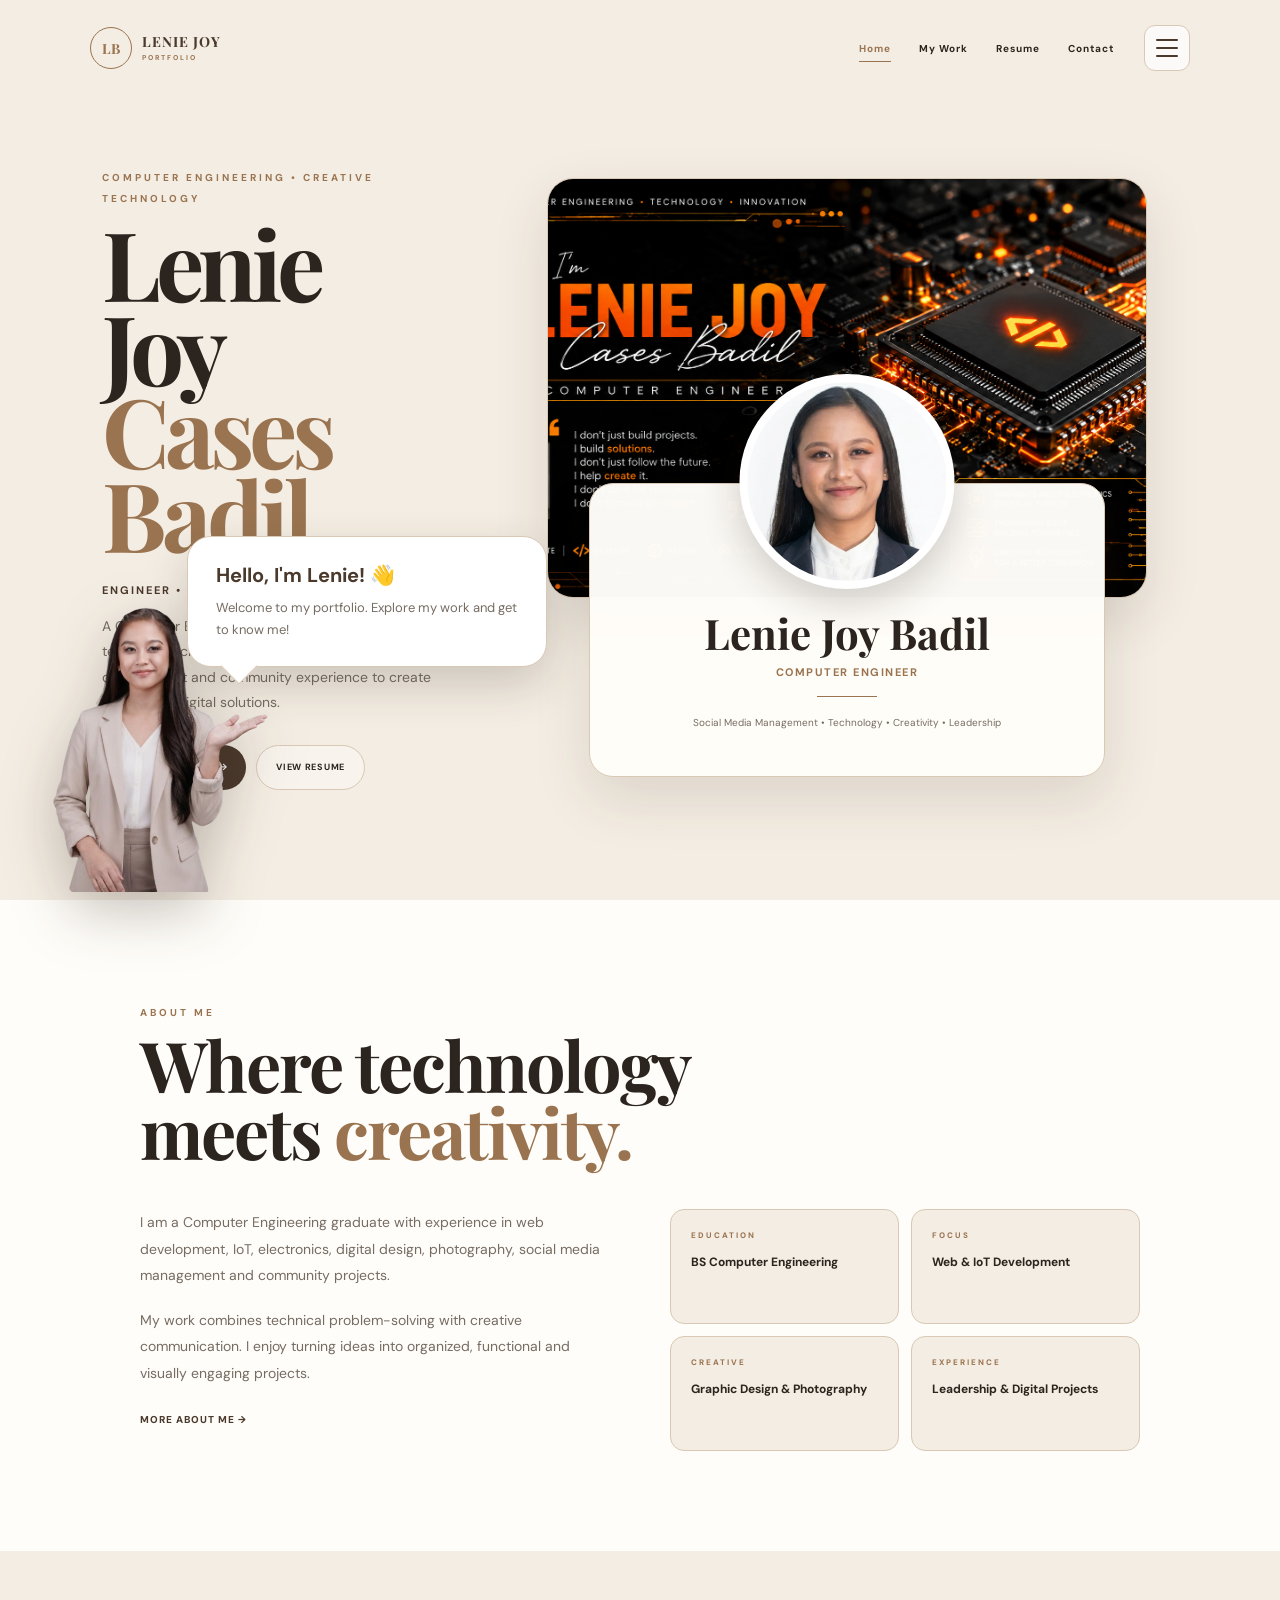
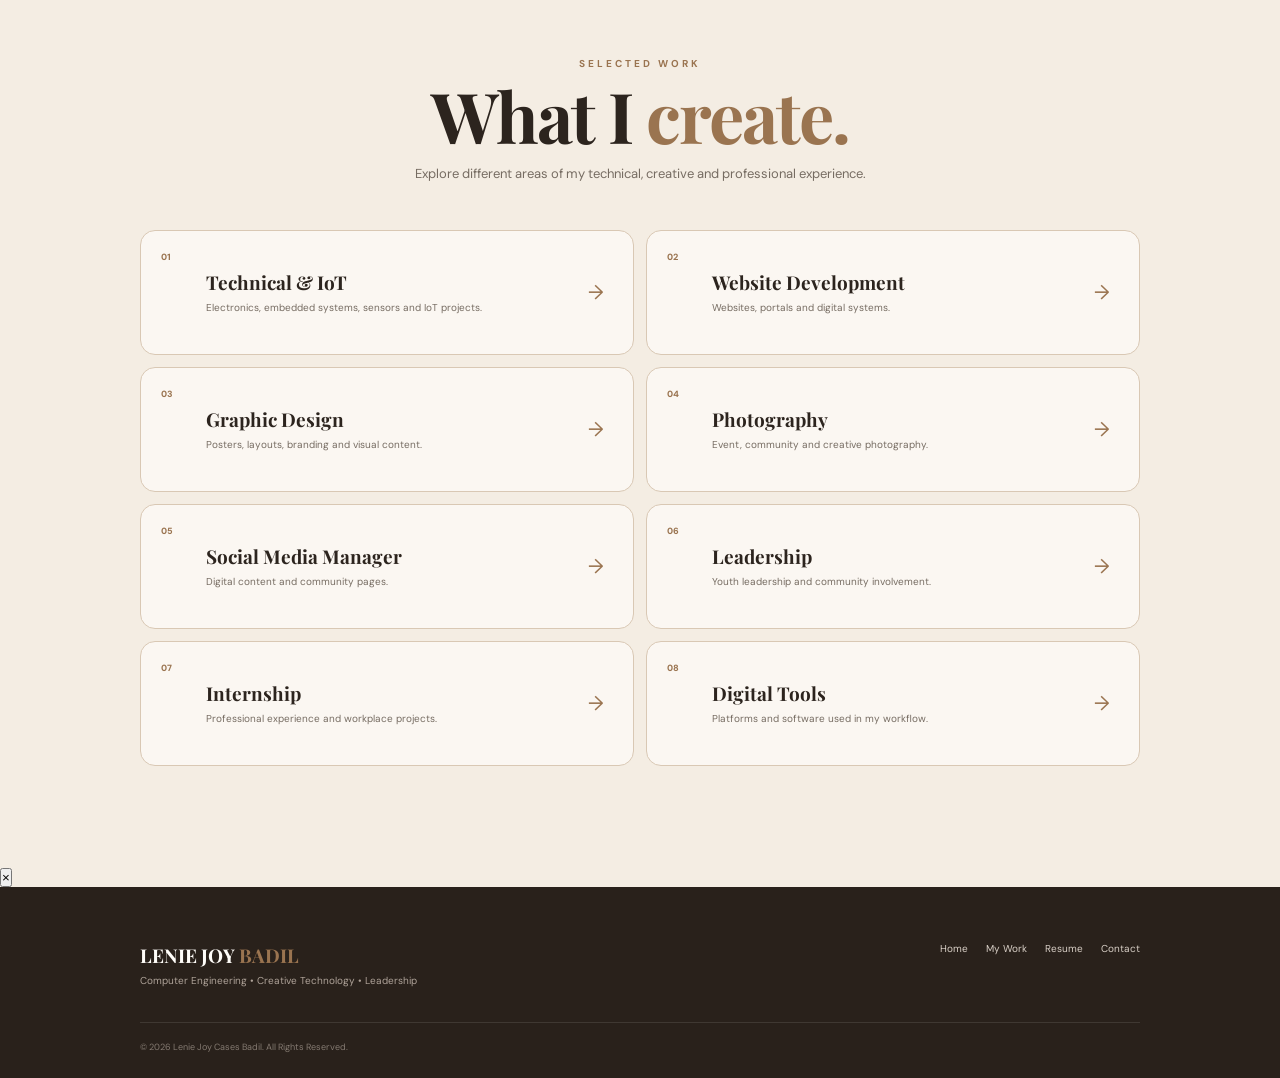
==== commit cfd4ea79: "t" ====
--- a/index.html
+++ b/index.html
@@ -1,3 +1,4 @@
+
 <!DOCTYPE html>
 <html lang="en">
 
@@ -181,14 +182,14 @@
 
         <!-- =================================================
              CLICKABLE COVER PHOTO
-        ================================================== -->
-
-        <a
-            href="assets/cover.jpg"
-            target="_blank"
-            rel="noopener noreferrer"
-            class="cover-card"
-            aria-label="Open cover photo"
+        ================================================= -->
+
+        <div
+            class="cover-card clickable-photo"
+            onclick="openPhoto('assets/cover.jpg', 'Lenie Joy Badil Cover')"
+            role="button"
+            tabindex="0"
+            aria-label="View cover photo"
         >
 
             <img
@@ -196,25 +197,25 @@
                 alt="Lenie Joy Badil Cover"
             >
 
-        </a>
+        </div>
 
 
 
         <!-- =================================================
              PROFILE CARD
-        ================================================== -->
+        ================================================= -->
 
         <div class="profile-card">
 
 
             <!-- CLICKABLE PROFILE PHOTO -->
 
-            <a
-                href="assets/profile.jpg"
-                target="_blank"
-                rel="noopener noreferrer"
-                class="profile-photo"
-                aria-label="Open profile photo"
+            <div
+                class="profile-photo clickable-photo"
+                onclick="openPhoto('assets/profile.jpg', 'Lenie Joy Badil Profile')"
+                role="button"
+                tabindex="0"
+                aria-label="View profile photo"
             >
 
                 <img
@@ -222,7 +223,7 @@
                     alt="Lenie Joy Badil Profile"
                 >
 
-            </a>
+            </div>
 
 
 
@@ -732,6 +733,35 @@
 
 
 <!-- =====================================================
+     PHOTO VIEWER
+===================================================== -->
+
+<div
+    class="photo-modal"
+    id="photoModal"
+    aria-hidden="true"
+>
+
+    <button
+        class="photo-close"
+        id="photoClose"
+        type="button"
+        aria-label="Close photo"
+    >
+        ×
+    </button>
+
+    <img
+        id="modalPhoto"
+        src=""
+        alt=""
+    >
+
+</div>
+
+
+
+<!-- =====================================================
      FOOTER
 ===================================================== -->
 
@@ -797,4 +827,4 @@
 <script src="script.js"></script>
 
 </body>
-</html>+</html>
--- a/style.css
+++ b/style.css
@@ -1,5 +1,23 @@
-
-@import url('https://fonts.googleapis.com/css2?family=Inter:wght@300;400;500;600;700;800&family=Space+Grotesk:wght@400;500;600;700&display=swap');
+@import url('https://fonts.googleapis.com/css2?family=DM+Sans:wght@400;500;600;700&family=Playfair+Display:wght@500;600;700&family=Space+Grotesk:wght@400;500;600;700&display=swap');
+
+/* =========================================================
+   LENIE JOY BADIL — PORTFOLIO
+   COMPLETE RESPONSIVE STYLE
+   CREAM / BROWN VIBE
+========================================================= */
+
+:root {
+    --cream: #f4ede3;
+    --cream-light: #fffdf9;
+    --cream-dark: #e5d5c1;
+    --brown: #9a7450;
+    --brown-dark: #4b392c;
+    --text: #2c241e;
+    --muted: #766c62;
+    --border: #d9c8b4;
+    --white: #ffffff;
+    --shadow: rgba(60, 45, 30, 0.10);
+}
 
 /* =========================================================
    RESET
@@ -16,1567 +34,3966 @@
 }
 
 body {
-    font-family: 'Inter', sans-serif;
-    background: #f7f1e7;
-    color: #29251f;
-    line-height: 1.6;
+    font-family: "DM Sans", sans-serif;
+    background: var(--cream);
+    color: var(--text);
     overflow-x: hidden;
 }
 
+body.no-scroll {
+    overflow: hidden;
+}
+
 a {
+    color: inherit;
     text-decoration: none;
-    color: inherit;
 }
 
 img {
+    display: block;
     max-width: 100%;
-    display: block;
-}
-
-button,
-input,
-textarea {
-    font-family: inherit;
-}
-
-/* =========================================================
-   GLOBAL CONTAINER
-========================================================= */
-
-.container {
-    width: min(1180px, 90%);
-    margin: 0 auto;
-}
-
-/* =========================================================
-   HEADER / NAVIGATION
-========================================================= */
-
-header {
+}
+
+/* =========================================================
+   BACKGROUND
+========================================================= */
+
+.background {
+    position: fixed;
+    inset: 0;
+    z-index: -10;
+    overflow: hidden;
+    pointer-events: none;
+}
+
+.orb {
+    position: absolute;
+    border-radius: 50%;
+    filter: blur(70px);
+    opacity: 0.25;
+}
+
+.orb1 {
+    width: 420px;
+    height: 420px;
+    top: -180px;
+    right: -100px;
+    background: var(--cream-dark);
+}
+
+.orb2 {
+    width: 360px;
+    height: 360px;
+    bottom: -180px;
+    left: -120px;
+    background: #d8c2aa;
+}
+
+.grid {
+    position: absolute;
+    inset: 0;
+    background-image:
+        linear-gradient(
+            rgba(154, 116, 80, 0.035) 1px,
+            transparent 1px
+        ),
+        linear-gradient(
+            90deg,
+            rgba(154, 116, 80, 0.035) 1px,
+            transparent 1px
+        );
+    background-size: 45px 45px;
+}
+
+/* =========================================================
+   NAVBAR
+========================================================= */
+
+.navbar {
+    position: absolute;
+    top: 0;
+    left: 0;
     width: 100%;
-    position: relative;
-    z-index: 100;
-}
-
-.navbar {
-    width: min(1180px, 90%);
-    margin: 0 auto;
-    padding: 25px 0;
+    padding: 25px 7%;
     display: flex;
+    align-items: center;
     justify-content: space-between;
+    z-index: 1000;
+}
+
+.logo {
+    display: flex;
     align-items: center;
-}
-
-.logo {
-    font-family: 'Space Grotesk', sans-serif;
-    font-size: 1.35rem;
+    gap: 10px;
+    font-family: "Playfair Display", serif;
+    color: var(--brown-dark);
+}
+
+.logo > span {
+    width: 42px;
+    height: 42px;
+    display: flex;
+    align-items: center;
+    justify-content: center;
+    border: 1px solid var(--brown);
+    border-radius: 50%;
+    font-size: 14px;
     font-weight: 700;
-    letter-spacing: -0.5px;
-}
-
-.logo span {
-    color: #b85c38;
-}
+    color: var(--brown);
+}
+
+.logo div {
+    display: flex;
+    flex-direction: column;
+}
+
+.logo strong {
+    font-size: 14px;
+    line-height: 1;
+    letter-spacing: 1px;
+}
+
+.logo small {
+    margin-top: 4px;
+    font-family: "DM Sans", sans-serif;
+    font-size: 7px;
+    font-weight: 700;
+    letter-spacing: 2px;
+    color: var(--brown);
+}
+
+/* =========================================================
+   NAVIGATION
+========================================================= */
 
 .nav-links {
     display: flex;
     align-items: center;
     gap: 28px;
-    list-style: none;
 }
 
 .nav-links a {
-    font-size: 0.9rem;
-    font-weight: 500;
-    color: #4d463d;
-    transition: 0.3s ease;
-}
-
-.nav-links a:hover {
-    color: #b85c38;
-}
-
-.nav-links .active {
-    color: #b85c38;
-}
-
-/* =========================================================
-   HOME BUTTON
-========================================================= */
-
-.home-btn {
-    display: inline-flex;
-    align-items: center;
-    gap: 8px;
-    padding: 11px 19px;
-    border: 1px solid #d8cbbb;
-    border-radius: 50px;
-    background: rgba(255, 252, 246, 0.8);
-    color: #393229;
-    font-size: 0.88rem;
-    font-weight: 600;
-    transition: all 0.3s ease;
-}
-
-.home-btn:hover {
-    background: #b85c38;
-    border-color: #b85c38;
-    color: #fffaf2;
-    transform: translateY(-2px);
-    box-shadow: 0 8px 20px rgba(184, 92, 56, 0.18);
-}
-
-/* =========================================================
-   HERO
-========================================================= */
-
-.hero {
-    min-height: 78vh;
-    display: flex;
-    align-items: center;
-    padding: 80px 0;
-}
-
-.hero-content {
-    max-width: 800px;
-}
-
-.hero-label {
-    display: inline-block;
-    margin-bottom: 18px;
-    color: #b85c38;
-    font-size: 0.82rem;
-    font-weight: 700;
-    text-transform: uppercase;
-    letter-spacing: 2px;
-}
-
-.hero h1 {
-    font-family: 'Space Grotesk', sans-serif;
-    font-size: clamp(3rem, 7vw, 6.5rem);
-    line-height: 0.95;
-    letter-spacing: -4px;
-    margin-bottom: 25px;
-}
-
-.hero h1 span {
-    color: #b85c38;
-}
-
-.hero p {
-    max-width: 650px;
-    color: #756d62;
-    font-size: 1.05rem;
-}
-
-/* =========================================================
-   PROFILE / GIRL ICON / COVER AREA
-========================================================= */
-
-.profile-section,
-.profile-area,
-.profile-wrapper,
-.hero-profile {
     position: relative;
-}
-
-.profile-area,
-.profile-wrapper,
-.hero-profile {
-    display: flex;
-    align-items: center;
-    justify-content: center;
-    gap: 35px;
-}
-
-/* =========================================================
-   GIRL ICON
-========================================================= */
-
-.girl-icon,
-.girl-character,
-.profile-girl,
-.hero-girl {
-    position: relative;
-    width: 280px;
-    height: 450px;
-    flex-shrink: 0;
-    z-index: 3;
-    display: flex;
-    align-items: flex-end;
-    justify-content: center;
-    cursor: pointer;
-    transition:
-        opacity 0.6s ease,
-        transform 0.6s ease,
-        visibility 0.6s ease;
-}
-
-.girl-icon img,
-.girl-character img,
-.profile-girl img,
-.hero-girl img {
-    width: 100%;
-    height: 100%;
-    object-fit: contain;
-    object-position: center bottom;
-    cursor: pointer;
-}
-
-.girl-icon.girl-hidden,
-.girl-character.girl-hidden,
-.profile-girl.girl-hidden,
-.hero-girl.girl-hidden {
-    opacity: 0;
-    transform: translateY(35px) scale(0.92);
-    visibility: hidden;
-    pointer-events: none;
-}
-
-.girl-icon::after,
-.girl-character::after,
-.profile-girl::after,
-.hero-girl::after {
-    content: "CLICK ME";
-    position: absolute;
-    bottom: 15px;
-    left: 50%;
-    transform: translateX(-50%) translateY(8px);
-    padding: 6px 12px;
-    background: rgba(41, 37, 31, 0.82);
-    color: #fffaf2;
-    border-radius: 50px;
-    font-size: 0.65rem;
+    font-size: 10px;
     font-weight: 700;
     letter-spacing: 1px;
-    opacity: 0;
-    pointer-events: none;
-    transition: 0.3s ease;
-}
-
-.girl-icon:hover::after,
-.girl-character:hover::after,
-.profile-girl:hover::after,
-.hero-girl:hover::after {
-    opacity: 1;
-    transform: translateX(-50%) translateY(0);
-}
-
-/* =========================================================
-   SPEECH / BUBBLE MESSAGE
-========================================================= */
-
-.message-bubble,
-.speech-bubble,
-.bubble-message,
-.profile-bubble {
-    position: absolute;
-    z-index: 8;
-    top: 15px;
-    right: -85px;
-    max-width: 270px;
-    min-width: 210px;
-    padding: 17px 21px;
-    border-radius: 20px;
-    background: #fffaf3;
-    border: 1px solid #ded0bf;
-    box-shadow: 0 14px 35px rgba(70, 54, 39, 0.10);
-    color: #4c453c;
-    font-size: 0.86rem;
-    line-height: 1.55;
-}
-
-.message-bubble::after,
-.speech-bubble::after,
-.bubble-message::after,
-.profile-bubble::after {
+    transition: 0.25s ease;
+}
+
+.nav-links a::after {
     content: "";
     position: absolute;
-    left: 25px;
-    bottom: -11px;
-    width: 20px;
-    height: 20px;
-    background: #fffaf3;
-    border-right: 1px solid #ded0bf;
-    border-bottom: 1px solid #ded0bf;
-    transform: rotate(45deg);
-}
-
-/* =========================================================
-   PROFILE + COVER PHOTOS
-========================================================= */
-
-.photo-side,
-.profile-photo-side,
-.photo-links {
+    left: 0;
+    bottom: -7px;
+    width: 0;
+    height: 1px;
+    background: var(--brown);
+    transition: 0.25s ease;
+}
+
+.nav-links a:hover::after,
+.nav-links a.active::after {
+    width: 100%;
+}
+
+.nav-links a:hover,
+.nav-links a.active {
+    color: var(--brown);
+}
+
+/* =========================================================
+   HAMBURGER MENU
+========================================================= */
+
+.menu-toggle {
+    width: 46px;
+    height: 46px;
+    padding: 9px;
+    border: 1px solid var(--border);
+    border-radius: 11px;
+    background: rgba(255, 255, 255, 0.75);
+    cursor: pointer;
     display: flex;
     flex-direction: column;
     align-items: center;
     justify-content: center;
-    gap: 25px;
-    width: 380px;
+    transition:
+        background 0.25s ease,
+        border-color 0.25s ease,
+        transform 0.25s ease;
+    z-index: 1100;
+}
+
+.menu-toggle:hover {
+    background: white;
+    border-color: var(--brown);
+    transform: translateY(-2px);
+}
+
+.menu-toggle span {
+    display: block;
+    width: 22px;
+    height: 2px;
+    margin: 3px 0;
+    background: var(--brown-dark);
+    border-radius: 3px;
+    transition: 0.25s ease;
+}
+
+.menu-toggle.active span:nth-child(1) {
+    transform: translateY(8px) rotate(45deg);
+}
+
+.menu-toggle.active span:nth-child(2) {
+    opacity: 0;
+}
+
+.menu-toggle.active span:nth-child(3) {
+    transform: translateY(-8px) rotate(-45deg);
+}
+
+/* =========================================================
+   DESKTOP MENU
+========================================================= */
+
+@media (min-width: 701px) {
+    .navbar {
+        display: grid;
+        grid-template-columns: 1fr auto auto;
+        column-gap: 30px;
+    }
+
+    .nav-links {
+        display: flex;
+        position: static;
+        width: auto;
+        height: auto;
+        padding: 0;
+        background: transparent;
+        border: none;
+        box-shadow: none;
+    }
+
+    .menu-toggle {
+        order: 3;
+    }
+}
+
+/* =========================================================
+   HERO
+========================================================= */
+
+.hero {
+    min-height: 100vh;
+    padding: 145px 7% 90px;
+    display: grid;
+    grid-template-columns:
+        minmax(0, 1fr)
+        minmax(540px, 0.95fr);
+    align-items: center;
+    gap: 85px;
+    background: var(--cream);
+}
+
+.hero-text {
+    max-width: 680px;
+}
+
+.small-label {
+    color: var(--brown);
+    font-size: 10px;
+    font-weight: 700;
+    letter-spacing: 3px;
+}
+
+.hero h1 {
+    margin-top: 14px;
+    font-family: "Playfair Display", serif;
+    font-size: clamp(72px, 7.5vw, 118px);
+    line-height: 0.87;
+    letter-spacing: -5px;
+}
+
+.hero h1 span {
+    display: block;
+    color: var(--brown);
+}
+
+.hero-title {
+    margin-top: 28px;
+    color: var(--brown-dark);
+    font-size: 11px;
+    font-weight: 700;
+    letter-spacing: 2px;
+}
+
+.hero-description {
+    max-width: 570px;
+    margin-top: 17px;
+    color: var(--muted);
+    font-size: 14px;
+    line-height: 1.8;
+}
+
+/* =========================================================
+   BUTTONS
+========================================================= */
+
+.hero-buttons {
+    display: flex;
+    flex-wrap: wrap;
+    gap: 10px;
+    margin-top: 30px;
+}
+
+.btn {
+    min-height: 45px;
+    padding: 0 19px;
+    display: inline-flex;
+    align-items: center;
+    justify-content: center;
+    border-radius: 50px;
+    font-size: 9px;
+    font-weight: 700;
+    letter-spacing: 0.7px;
+    transition: 0.25s ease;
+}
+
+.btn-primary {
+    background: var(--brown-dark);
+    color: white;
+}
+
+.btn-primary:hover {
+    background: var(--brown);
+    transform: translateY(-2px);
+}
+
+.btn-outline {
+    border: 1px solid var(--border);
+    background: rgba(255, 255, 255, 0.35);
+}
+
+.btn-outline:hover {
+    background: white;
+    border-color: var(--brown);
+    transform: translateY(-2px);
+}
+
+/* =========================================================
+   HERO PROFILE AREA
+========================================================= */
+
+.hero-profile {
+    width: 100%;
+    max-width: 650px;
+    margin: auto;
     position: relative;
-    z-index: 5;
-}
-
-.photo-wrapper {
+}
+
+/* =========================================================
+   COVER PHOTO
+========================================================= */
+
+.cover-card {
     position: relative;
-    display: inline-block;
-}
-
-/* =========================================================
-   PROFILE PHOTO — CLICKABLE
-========================================================= */
-
-.profile-photo-link {
-    width: 210px;
-    height: 210px;
-    display: block;
-    border-radius: 50%;
+    width: 100%;
+    height: 390px;
     overflow: hidden;
-    background: #eadfd1;
-    border: 7px solid #fffaf3;
+    border-radius: 26px;
+    border: 1px solid var(--border);
+    background: var(--cream-dark);
+    cursor: pointer;
     box-shadow:
-        0 14px 40px rgba(73, 57, 42, 0.16),
-        0 0 0 1px #d9cbb9;
+        0 20px 55px rgba(60, 45, 30, 0.12);
     transition:
-        transform 0.35s ease,
-        box-shadow 0.35s ease;
-}
-
-.profile-photo-link:hover {
-    transform: translateY(-9px) scale(1.045);
+        transform 0.3s ease,
+        box-shadow 0.3s ease;
+}
+
+.cover-card:hover {
+    transform: translateY(-6px);
     box-shadow:
-        0 22px 50px rgba(73, 57, 42, 0.20),
-        0 0 0 2px #b85c38;
-}
-
-.profile-photo-link img {
+        0 28px 65px rgba(60, 45, 30, 0.19);
+}
+
+.cover-card img {
     width: 100%;
     height: 100%;
     object-fit: cover;
-    transition: transform 0.4s ease;
-}
-
-.profile-photo-link:hover img {
-    transform: scale(1.05);
-}
-
-/* =========================================================
-   COVER PHOTO — CLICKABLE
-========================================================= */
-
-.cover-photo-link {
-    width: 370px;
-    height: 210px;
-    display: block;
-    overflow: hidden;
-    border-radius: 27px;
-    background: #eadfd1;
-    border: 6px solid #fffaf3;
+    transition:
+        transform 0.6s ease,
+        filter 0.3s ease;
+}
+
+.cover-card:hover img {
+    transform: scale(1.035);
+}
+
+.cover-card::after {
+    content: "↗";
+    position: absolute;
+    top: 18px;
+    right: 18px;
+    width: 42px;
+    height: 42px;
+    display: flex;
+    align-items: center;
+    justify-content: center;
+    border-radius: 50%;
+    background: rgba(255, 253, 249, 0.88);
+    color: var(--brown-dark);
+    font-size: 17px;
+    opacity: 0;
+    transform: translateY(-5px);
+    transition:
+        opacity 0.25s ease,
+        transform 0.25s ease;
+}
+
+.cover-card:hover::after {
+    opacity: 1;
+    transform: translateY(0);
+}
+
+/* =========================================================
+   PROFILE CARD
+========================================================= */
+
+.profile-card {
+    position: relative;
+    width: 88%;
+    margin: -100px auto 0;
+    padding: 110px 40px 40px;
+    text-align: center;
+    background: rgba(255, 253, 249, 0.98);
+    border: 1px solid var(--border);
+    border-radius: 24px;
     box-shadow:
-        0 14px 40px rgba(73, 57, 42, 0.15),
-        0 0 0 1px #d9cbb9;
+        0 22px 55px rgba(60, 45, 30, 0.13);
+    z-index: 5;
+}
+
+/* =========================================================
+   PROFILE PHOTO
+========================================================= */
+
+.profile-photo {
+    position: absolute;
+    top: -100px;
+    left: 50%;
+    transform: translateX(-50%);
+    width: 195px;
+    height: 195px;
+    padding: 8px;
+    border-radius: 50%;
+    background: white;
+    box-shadow:
+        0 14px 38px rgba(40, 30, 20, 0.20);
+    cursor: pointer;
+    z-index: 10;
     transition:
-        transform 0.35s ease,
-        box-shadow 0.35s ease;
-}
-
-.cover-photo-link:hover {
-    transform: translateY(-9px) scale(1.025);
+        transform 0.3s ease,
+        box-shadow 0.3s ease;
+}
+
+.profile-photo:hover {
+    transform:
+        translateX(-50%)
+        scale(1.04);
     box-shadow:
-        0 24px 52px rgba(73, 57, 42, 0.20),
-        0 0 0 2px #b85c38;
-}
-
-.cover-photo-link img {
+        0 20px 45px rgba(40, 30, 20, 0.25);
+}
+
+.profile-photo img {
     width: 100%;
     height: 100%;
     object-fit: cover;
-    transition: transform 0.45s ease;
-}
-
-.cover-photo-link:hover img {
-    transform: scale(1.05);
-}
-
-/* =========================================================
-   X BUTTON — RETURN TO HOME
-========================================================= */
-
-.photo-close {
+    border-radius: 50%;
+}
+
+.profile-photo::after {
+    content: "↗";
     position: absolute;
-    top: -11px;
-    right: -11px;
+    right: 5px;
+    bottom: 12px;
     width: 38px;
     height: 38px;
     display: flex;
     align-items: center;
     justify-content: center;
     border-radius: 50%;
-    background: #fffaf3;
-    border: 1px solid #d8cbbb;
-    color: #29251f;
+    background: var(--brown-dark);
+    color: white;
+    font-size: 15px;
+    opacity: 0;
+    transform: scale(0.8);
+    transition:
+        opacity 0.25s ease,
+        transform 0.25s ease;
+}
+
+.profile-photo:hover::after {
+    opacity: 1;
+    transform: scale(1);
+}
+
+/* =========================================================
+   PROFILE CONTENT
+========================================================= */
+
+.profile-content h2 {
+    font-family: "Playfair Display", serif;
+    font-size: 38px;
+    line-height: 1.15;
+}
+
+.profile-content p {
+    margin-top: 8px;
+    color: var(--brown);
+    font-size: 11px;
+    font-weight: 700;
+    letter-spacing: 1.5px;
+}
+
+.profile-line {
+    width: 60px;
+    height: 1px;
+    margin: 17px auto;
+    background: var(--brown);
+}
+
+.profile-content span {
+    display: block;
+    color: var(--muted);
+    font-size: 10px;
+    line-height: 1.7;
+}
+
+/* =========================================================
+   BIO
+========================================================= */
+
+.profile-bio {
+    max-width: 620px;
+    margin: 28px auto 0;
+    text-align: center;
+}
+
+.profile-bio p {
+    color: var(--muted);
+    font-size: 13px;
+    line-height: 1.8;
+}
+
+/* =========================================================
+   GENERAL SECTIONS
+========================================================= */
+
+.profile-section,
+.work-section {
+    padding: 100px 7%;
+}
+
+.profile-section {
+    background: var(--cream-light);
+}
+
+.section-heading {
+    max-width: 1000px;
+    margin: 0 auto 45px;
+}
+
+.section-heading.centered {
+    text-align: center;
+}
+
+.section-heading h2 {
+    margin-top: 10px;
+    font-family: "Playfair Display", serif;
+    font-size: clamp(45px, 6vw, 70px);
+    line-height: 0.95;
+    letter-spacing: -2px;
+}
+
+.section-heading h2 em {
+    color: var(--brown);
+    font-style: normal;
+}
+
+.section-heading > p:last-child {
+    max-width: 550px;
+    margin-top: 14px;
+    color: var(--muted);
+    font-size: 13px;
+    line-height: 1.7;
+}
+
+.centered > p:last-child {
+    margin-left: auto;
+    margin-right: auto;
+}
+
+/* =========================================================
+   ABOUT
+========================================================= */
+
+.about-content {
+    max-width: 1000px;
+    margin: auto;
+    display: grid;
+    grid-template-columns: 1fr 1fr;
+    gap: 60px;
+    align-items: start;
+}
+
+.about-text p {
+    margin-bottom: 18px;
+    color: var(--muted);
+    font-size: 14px;
+    line-height: 1.9;
+}
+
+.text-button {
+    display: inline-block;
+    margin-top: 8px;
+    color: var(--brown-dark);
+    font-size: 10px;
+    font-weight: 800;
+    letter-spacing: 1px;
+}
+
+.text-button:hover {
+    color: var(--brown);
+}
+
+/* =========================================================
+   INFO GRID
+========================================================= */
+
+.info-grid {
+    display: grid;
+    grid-template-columns: repeat(2, 1fr);
+    gap: 12px;
+}
+
+.info-box {
+    min-height: 115px;
+    padding: 20px;
+    background: var(--cream);
+    border: 1px solid var(--border);
+    border-radius: 14px;
+    transition:
+        transform 0.25s ease,
+        box-shadow 0.25s ease;
+}
+
+.info-box:hover {
+    transform: translateY(-4px);
+    box-shadow:
+        0 12px 30px rgba(60, 45, 30, 0.08);
+}
+
+.info-box span {
+    display: block;
+    margin-bottom: 10px;
+    color: var(--brown);
+    font-size: 8px;
+    font-weight: 800;
+    letter-spacing: 2px;
+}
+
+.info-box strong {
+    color: var(--text);
+    font-size: 12px;
+    line-height: 1.5;
+}
+
+/* =========================================================
+   WORK LINKS
+========================================================= */
+
+.work-section {
+    background: var(--cream);
+}
+
+.work-links {
+    max-width: 1000px;
+    margin: auto;
+    display: grid;
+    grid-template-columns: repeat(2, 1fr);
+    gap: 12px;
+}
+
+.work-link {
+    min-height: 125px;
+    padding: 20px;
+    display: grid;
+    grid-template-columns: 35px 1fr 25px;
+    align-items: center;
+    gap: 10px;
+    background: rgba(255, 253, 249, 0.7);
+    border: 1px solid var(--border);
+    border-radius: 15px;
+    transition:
+        transform 0.25s ease,
+        background 0.25s ease,
+        border-color 0.25s ease;
+}
+
+.work-link:hover {
+    transform: translateY(-3px);
+    background: white;
+    border-color: var(--brown);
+}
+
+.work-number {
+    align-self: start;
+    color: var(--brown);
+    font-size: 9px;
+    font-weight: 800;
+}
+
+.work-link h3 {
+    font-family: "Playfair Display", serif;
+    font-size: 19px;
+}
+
+.work-link p {
+    margin-top: 5px;
+    color: var(--muted);
+    font-size: 10px;
+    line-height: 1.5;
+}
+
+.work-arrow {
+    color: var(--brown);
+    font-size: 20px;
+    transition:
+        transform 0.25s ease;
+}
+
+.work-link:hover .work-arrow {
+    transform: translateX(5px);
+}
+
+/* =========================================================
+   INNER / PROJECT PAGES
+========================================================= */
+
+.inner-page,
+.project-page {
+    position: relative;
+    padding: 155px 7% 90px;
+    min-height: 100vh;
+}
+
+.page-heading,
+.page-header {
+    max-width: 1000px;
+    margin: 0 auto 60px;
+}
+
+.page-heading > span,
+.page-header .section-number {
+    color: var(--brown);
+    font-size: 9px;
+    font-weight: 800;
+    letter-spacing: 2.5px;
+}
+
+.page-heading h1,
+.page-header h1 {
+    margin-top: 12px;
+    font-family: "Playfair Display", serif;
+    font-size: clamp(50px, 7vw, 82px);
+    line-height: 0.95;
+    letter-spacing: -3px;
+}
+
+.page-heading h1 em,
+.page-header h1 span {
+    color: var(--brown);
+    font-style: normal;
+}
+
+.page-heading p,
+.page-header p {
+    max-width: 650px;
+    margin-top: 17px;
+    color: var(--muted);
+    font-size: 13px;
+    line-height: 1.8;
+}
+
+/* =========================================================
+   PROJECT FEATURE
+========================================================= */
+
+.project-feature {
+    max-width: 1000px;
+    margin: auto;
+    display: grid;
+    grid-template-columns: 1fr 0.9fr;
+    gap: 45px;
+    align-items: center;
+}
+
+/* =========================================================
+   TECHNICAL GALLERY
+========================================================= */
+
+.project-gallery {
+    width: 100%;
+    max-width: 470px;
+    margin: 0 auto;
+}
+
+.gallery-main {
+    position: relative;
+    display: block;
+    width: 100%;
+    height: 300px;
+    overflow: hidden;
+    border-radius: 18px;
+    border: 1px solid var(--border);
+    background: var(--cream-dark);
+    cursor: pointer;
+}
+
+.gallery-main img,
+#technicalMainImage {
+    width: 100%;
+    height: 100%;
+    object-fit: cover;
+    display: block;
+}
+
+.gallery-main .image-overlay {
+    position: absolute;
+    inset: 0;
+    display: flex;
+    align-items: flex-end;
+    padding: 18px;
+    background:
+        linear-gradient(
+            transparent 45%,
+            rgba(40, 30, 20, 0.65)
+        );
+    opacity: 0;
+    transition:
+        opacity 0.3s ease;
+}
+
+.gallery-main:hover .image-overlay {
+    opacity: 1;
+}
+
+.gallery-main:hover img {
+    transform: scale(1.03);
+}
+
+.gallery-main img {
+    transition:
+        transform 0.4s ease;
+}
+
+.gallery-main .image-overlay span {
+    color: white;
+    font-size: 9px;
+    font-weight: 800;
+    letter-spacing: 1px;
+}
+
+/* =========================================================
+   THUMBNAILS
+========================================================= */
+
+.thumbnail-row {
+    display: flex;
+    gap: 8px;
+    margin-top: 12px;
+    flex-wrap: wrap;
+}
+
+.thumbnail {
+    width: 66px;
+    height: 52px;
+    padding: 0;
+    overflow: hidden;
+    border: 2px solid transparent;
+    border-radius: 8px;
+    background: transparent;
+    cursor: pointer;
+    transition:
+        transform 0.2s ease,
+        border-color 0.2s ease,
+        opacity 0.2s ease;
+}
+
+.thumbnail img {
+    width: 100%;
+    height: 100%;
+    object-fit: cover;
+}
+
+.thumbnail:hover {
+    transform: translateY(-3px);
+    border-color: var(--brown);
+}
+
+.thumbnail.active {
+    border-color: var(--brown-dark);
+    opacity: 1;
+}
+
+/* =========================================================
+   PROJECT CONTENT
+========================================================= */
+
+.project-content h2 {
+    margin-top: 15px;
+    font-family: "Playfair Display", serif;
+    font-size: 29px;
+    line-height: 1.25;
+}
+
+.project-content h3 {
+    margin-top: 25px;
+    font-size: 10px;
+    letter-spacing: 1.5px;
+    color: var(--brown);
+}
+
+.project-content p {
+    margin-top: 10px;
+    color: var(--muted);
+    font-size: 12px;
+    line-height: 1.8;
+}
+
+.project-tag,
+.project-category {
+    display: inline-block;
+    color: var(--brown);
+    font-size: 8px;
+    font-weight: 800;
+    letter-spacing: 2px;
+}
+
+/* =========================================================
+   PROJECT LIST
+========================================================= */
+
+.project-list {
+    max-width: 1000px;
+    margin: auto;
+}
+
+.project-row,
+.mini-project {
+    display: flex;
+    align-items: center;
+    justify-content: space-between;
+    gap: 30px;
+    padding: 28px 0;
+    border-bottom:
+        1px solid var(--border);
+}
+
+.project-row > div span,
+.mini-project > div span {
+    color: var(--brown);
+    font-size: 9px;
+    font-weight: 800;
+    letter-spacing: 1.5px;
+}
+
+.project-row h3,
+.mini-project h2 {
+    margin-top: 7px;
+    font-family: "Playfair Display", serif;
+    font-size: 22px;
+}
+
+.project-row p {
+    max-width: 600px;
+    margin-top: 6px;
+    color: var(--muted);
+    font-size: 11px;
+    line-height: 1.6;
+}
+
+.project-button,
+.mini-project > a {
+    flex-shrink: 0;
+    padding: 12px 17px;
+    border: 1px solid var(--border);
+    border-radius: 50px;
+    color: var(--brown-dark);
+    font-size: 8px;
+    font-weight: 800;
+    letter-spacing: 1px;
+    transition: 0.25s ease;
+}
+
+.project-button:hover,
+.mini-project > a:hover {
+    background: var(--brown-dark);
+    color: white;
+    border-color: var(--brown-dark);
+    transform: translateY(-2px);
+}
+
+/* =========================================================
+   AWARDS
+========================================================= */
+
+.awards-section,
+.projects-section {
+    max-width: 1000px;
+    margin: 90px auto 0;
+}
+
+.awards-section .section-heading {
+    margin-bottom: 30px;
+}
+
+.award-grid {
+    display: grid;
+    grid-template-columns: repeat(4, 1fr);
+    gap: 12px;
+}
+
+.award-card {
+    min-height: 190px;
+    padding: 22px;
+    background: rgba(255, 253, 249, 0.75);
+    border: 1px solid var(--border);
+    border-radius: 16px;
+    transition:
+        transform 0.25s ease,
+        box-shadow 0.25s ease,
+        border-color 0.25s ease;
+}
+
+.award-card:hover {
+    transform: translateY(-5px);
+    box-shadow:
+        0 15px 35px rgba(60, 45, 30, 0.1);
+    border-color: var(--brown);
+}
+
+.award-card > span {
+    display: block;
     font-size: 24px;
-    font-weight: 500;
+    color: var(--brown);
+}
+
+.award-card small {
+    display: block;
+    margin-top: 20px;
+    color: var(--brown);
+    font-size: 7px;
+    font-weight: 800;
+    letter-spacing: 1.5px;
+}
+
+.award-card h3 {
+    margin-top: 7px;
+    font-family: "Playfair Display", serif;
+    font-size: 17px;
+}
+
+.award-card p {
+    margin-top: 5px;
+    color: var(--muted);
+    font-size: 9px;
+    line-height: 1.5;
+}
+
+/* =========================================================
+   PAGE NAVIGATION
+========================================================= */
+
+.page-navigation,
+.back-section {
+    max-width: 1000px;
+    margin: 70px auto 0;
+    display: flex;
+    align-items: center;
+    justify-content: space-between;
+    gap: 15px;
+}
+
+.page-navigation a,
+.outline-button {
+    padding: 13px 18px;
+    border: 1px solid var(--border);
+    border-radius: 50px;
+    font-size: 8px;
+    font-weight: 800;
+    letter-spacing: 1px;
+    transition: 0.25s ease;
+}
+
+.page-navigation a:hover,
+.outline-button:hover {
+    background: var(--brown-dark);
+    color: white;
+    border-color: var(--brown-dark);
+}
+
+/* =========================================================
+   WEBSITE PROJECT
+========================================================= */
+
+.project-detail {
+    max-width: 1000px;
+    margin: auto;
+    display: grid;
+    grid-template-columns: 70px 1fr;
+    gap: 25px;
+}
+
+.project-number {
+    font-family: "Playfair Display", serif;
+    color: var(--brown);
+    font-size: 25px;
+}
+
+.project-heading h2 {
+    margin-top: 8px;
+    font-family: "Playfair Display", serif;
+    font-size: 35px;
+}
+
+.project-heading p {
+    margin-top: 8px;
+    color: var(--muted);
+    font-size: 12px;
+}
+
+.project-image-large {
+    margin-top: 30px;
+    width: 100%;
+    overflow: hidden;
+    border-radius: 20px;
+    border: 1px solid var(--border);
+    cursor: pointer;
+}
+
+.project-image-large img {
+    width: 100%;
+    max-height: 550px;
+    object-fit: cover;
+    transition:
+        transform 0.5s ease;
+}
+
+.project-image-large:hover img {
+    transform: scale(1.02);
+}
+
+.project-description-grid {
+    margin-top: 35px;
+    display: grid;
+    grid-template-columns: 1.2fr 0.8fr;
+    gap: 45px;
+}
+
+.project-description-grid h3,
+.technology-box > span,
+.role-box span {
+    color: var(--brown);
+    font-size: 8px;
+    font-weight: 800;
+    letter-spacing: 2px;
+}
+
+.project-description-grid p {
+    margin-top: 10px;
+    color: var(--muted);
+    font-size: 11px;
+    line-height: 1.8;
+}
+
+.project-description-grid p + p {
+    margin-top: 12px;
+}
+
+.feature-list {
+    margin-top: 12px;
+    list-style: none;
+}
+
+.feature-list li {
+    padding: 8px 0;
+    border-bottom:
+        1px solid var(--border);
+    color: var(--muted);
+    font-size: 10px;
+}
+
+.feature-list li::before {
+    content: "→";
+    margin-right: 8px;
+    color: var(--brown);
+}
+
+.technology-box {
+    margin-top: 35px;
+    padding-top: 25px;
+    border-top:
+        1px solid var(--border);
+}
+
+.technology-tags {
+    display: flex;
+    flex-wrap: wrap;
+    gap: 7px;
+    margin-top: 12px;
+}
+
+.technology-tags span {
+    padding: 8px 11px;
+    border: 1px solid var(--border);
+    border-radius: 50px;
+    background:
+        rgba(255, 255, 255, 0.4);
+    font-size: 8px;
+    color: var(--brown-dark);
+}
+
+.role-box {
+    margin-top: 30px;
+    padding: 20px;
+    display: grid;
+    grid-template-columns: 1fr 1fr;
+    gap: 20px;
+    background:
+        rgba(255, 253, 249, 0.6);
+    border: 1px solid var(--border);
+    border-radius: 15px;
+}
+
+.role-box strong {
+    display: block;
+    margin-top: 7px;
+    font-size: 11px;
+}
+
+.project-actions {
+    margin-top: 30px;
+}
+
+.main-button {
+    display: inline-flex;
+    align-items: center;
+    justify-content: space-between;
+    gap: 25px;
+    min-height: 48px;
+    padding: 0 18px;
+    border-radius: 50px;
+    background: var(--brown-dark);
+    color: white;
+    font-size: 8px;
+    font-weight: 800;
+    letter-spacing: 1px;
+    transition: 0.25s ease;
+}
+
+.main-button:hover {
+    background: var(--brown);
+    transform: translateY(-3px);
+}
+
+.main-button b {
+    font-size: 16px;
+}
+
+.project-divider {
+    max-width: 1000px;
+    height: 1px;
+    margin: 90px auto;
+    background: var(--border);
+}
+
+/* =========================================================
+   PHOTOGRAPHY CLICKABLE CARDS
+========================================================= */
+
+.photo-floating-card {
+    cursor: pointer;
+}
+
+.photo-preview {
+    position: relative;
+    overflow: hidden;
+    border-radius: 14px;
+}
+
+.photo-preview img {
+    display: block;
+    width: 100%;
+    height: auto;
+    transition: transform 0.35s ease;
+}
+
+.photo-floating-card:hover .photo-preview img {
+    transform: scale(1.04);
+}
+
+/* =========================================================
+   LIGHTBOX
+========================================================= */
+
+.lightbox {
+    position: fixed;
+    inset: 0;
+    z-index: 9999;
+    display: flex;
+    align-items: center;
+    justify-content: center;
+    padding: 30px;
+    background: rgba(0, 0, 0, 0.92);
+    opacity: 0;
+    visibility: hidden;
+    transition:
+        opacity 0.25s ease,
+        visibility 0.25s ease;
+}
+
+.lightbox.active {
+    opacity: 1;
+    visibility: visible;
+}
+
+.lightbox img {
+    max-width: 92vw;
+    max-height: 82vh;
+    width: auto;
+    height: auto;
+    object-fit: contain;
+    border-radius: 10px;
+}
+
+.lightbox-close {
+    position: absolute;
+    top: 25px;
+    right: 30px;
+    width: 50px;
+    height: 50px;
+    border: none;
+    border-radius: 50%;
+    background: rgba(255, 255, 255, 0.12);
+    color: white;
+    font-size: 34px;
     line-height: 1;
-    z-index: 30;
+    cursor: pointer;
+    display: flex;
+    align-items: center;
+    justify-content: center;
+    z-index: 10000;
+    transition:
+        background 0.2s ease,
+        transform 0.2s ease;
+}
+
+.lightbox-close:hover {
+    background: rgba(255, 255, 255, 0.22);
+    transform: rotate(90deg);
+}
+
+.lightbox-title {
+    position: absolute;
+    bottom: 25px;
+    left: 50%;
+    transform: translateX(-50%);
+    color: white;
+    font-size: 13px;
+    letter-spacing: 2px;
+    text-transform: uppercase;
+}
+
+body.lightbox-open {
+    overflow: hidden;
+}
+
+/* =========================================================
+   SOCIAL MEDIA — FLOATING FACEBOOK CARDS
+========================================================= */
+
+.social-media-section {
+    width: 100%;
+    max-width: 1100px;
+    margin: 0 auto;
+    padding: 20px 0 100px;
+}
+
+.social-media-grid {
+    display: grid;
+    grid-template-columns: repeat(2, minmax(0, 1fr));
+    gap: 42px;
+    width: 100%;
+    align-items: start;
+}
+
+/* CARD */
+
+.social-card {
+    position: relative;
+    min-height: 410px;
+    padding: 28px;
+    display: flex;
+    flex-direction: column;
+    overflow: hidden;
+
+    background: rgba(255, 253, 249, 0.88);
+    border: 1px solid var(--border);
+    border-radius: 24px;
+
     box-shadow:
-        0 8px 22px rgba(73, 57, 42, 0.16);
+        0 18px 40px rgba(60, 45, 30, 0.10);
+
     transition:
-        background 0.3s ease,
-        color 0.3s ease,
+        transform 0.35s ease,
+        box-shadow 0.35s ease,
+        border-color 0.35s ease;
+}
+
+/* FLOATING EFFECT */
+
+.social-card:nth-child(1) {
+    transform: translateY(0);
+}
+
+.social-card:nth-child(2) {
+    transform: translateY(45px);
+}
+
+.social-card:nth-child(3) {
+    transform: translateY(0);
+}
+
+.social-card:nth-child(4) {
+    transform: translateY(45px);
+}
+
+.social-card:nth-child(5) {
+    transform: translateY(0);
+}
+
+.social-card:nth-child(6) {
+    transform: translateY(45px);
+}
+
+/* HOVER */
+
+.social-card:hover {
+    transform: translateY(-10px) !important;
+    border-color: var(--brown);
+    box-shadow:
+        0 28px 60px rgba(60, 45, 30, 0.17);
+}
+
+/* Keep lower cards slightly floating on hover */
+
+.social-card:nth-child(2):hover,
+.social-card:nth-child(4):hover,
+.social-card:nth-child(6):hover {
+    transform: translateY(35px) !important;
+}
+
+/* =========================================================
+   SOCIAL CARD TOP
+========================================================= */
+
+.social-card-top {
+    display: flex;
+    align-items: center;
+    justify-content: space-between;
+    margin-bottom: 28px;
+}
+
+.social-number {
+    color: var(--brown);
+    font-size: 11px;
+    font-weight: 800;
+    letter-spacing: 2px;
+}
+
+.social-platform {
+    padding: 7px 12px;
+    border: 1px solid var(--border);
+    border-radius: 50px;
+    background: rgba(255, 255, 255, 0.65);
+    color: var(--brown-dark);
+    font-size: 8px;
+    font-weight: 800;
+    letter-spacing: 1.5px;
+}
+
+/* =========================================================
+   SOCIAL ICON
+========================================================= */
+
+.social-icon {
+    width: 62px;
+    height: 62px;
+
+    display: flex;
+    align-items: center;
+    justify-content: center;
+
+    margin-bottom: 22px;
+
+    border-radius: 17px;
+
+    background: var(--brown-dark);
+    color: white;
+
+    font-family: Arial, sans-serif;
+    font-size: 32px;
+    font-weight: bold;
+
+    box-shadow:
+        0 12px 28px rgba(60, 45, 30, 0.17);
+
+    transition:
         transform 0.3s ease,
         box-shadow 0.3s ease;
 }
 
-.photo-close:hover {
-    background: #b85c38;
-    color: #fffaf2;
-    border-color: #b85c38;
-    transform: rotate(90deg) scale(1.1);
+.social-card:hover .social-icon {
+    transform:
+        rotate(-4deg)
+        scale(1.07);
+
     box-shadow:
-        0 12px 28px rgba(184, 92, 56, 0.25);
-}
-
-/* =========================================================
-   PHOTO LABEL
-========================================================= */
-
-.photo-label {
+        0 15px 32px rgba(60, 45, 30, 0.22);
+}
+
+/* =========================================================
+   SOCIAL CONTENT
+========================================================= */
+
+.social-card-content {
+    flex: 1;
+}
+
+.social-year {
+    display: block;
+    margin-bottom: 9px;
+    color: var(--brown);
+    font-size: 9px;
+    font-weight: 800;
+    letter-spacing: 1.5px;
+}
+
+.social-card h2 {
+    max-width: 420px;
+    font-family: "Playfair Display", serif;
+    color: var(--text);
+    font-size: 27px;
+    line-height: 1.15;
+}
+
+.social-card p {
+    max-width: 430px;
+    margin-top: 13px;
+    color: var(--muted);
+    font-size: 11px;
+    line-height: 1.75;
+}
+
+/* =========================================================
+   FACEBOOK LINK BUTTON
+========================================================= */
+
+.social-button {
+    width: 100%;
+    min-height: 50px;
+
+    margin-top: 25px;
+    padding: 0 18px;
+
+    display: flex;
+    align-items: center;
+    justify-content: space-between;
+
+    border: 1px solid var(--border);
+    border-radius: 50px;
+
+    background: rgba(255, 255, 255, 0.70);
+
+    color: var(--brown-dark);
+
+    font-size: 9px;
+    font-weight: 800;
+    letter-spacing: 1px;
+
+    cursor: pointer;
+
+    transition:
+        background 0.25s ease,
+        color 0.25s ease,
+        transform 0.25s ease,
+        border-color 0.25s ease;
+}
+
+.social-button b {
+    font-size: 17px;
+    font-weight: 400;
+    transition:
+        transform 0.25s ease;
+}
+
+.social-button:hover {
+    background: var(--brown-dark);
+    color: white;
+    border-color: var(--brown-dark);
+    transform: translateY(-3px);
+}
+
+.social-button:hover b {
+    transform: translate(4px, -3px);
+}
+
+/* =========================================================
+   SOCIAL DECORATIVE CIRCLE
+========================================================= */
+
+.social-card::before {
+    content: "";
+
     position: absolute;
-    left: 50%;
-    bottom: 14px;
+
+    width: 150px;
+    height: 150px;
+
+    right: -75px;
+    bottom: -75px;
+
+    border: 1px solid var(--border);
+    border-radius: 50%;
+
+    opacity: 0.45;
+
+    transition:
+        transform 0.45s ease;
+}
+
+.social-card:hover::before {
+    transform: scale(1.35);
+}
+
+/* =========================================================
+   FOOTER
+========================================================= */
+
+footer {
+    padding: 55px 7% 25px;
+    background: #29211b;
+    color: var(--cream-light);
+}
+
+.footer-top {
+    max-width: 1000px;
+    margin: auto;
+    display: flex;
+    justify-content: space-between;
+    gap: 30px;
+}
+
+.footer-top h3 {
+    font-family:
+        "Playfair Display",
+        serif;
+    font-size: 19px;
+}
+
+.footer-top h3 span {
+    color: var(--brown);
+}
+
+.footer-top p {
+    margin-top: 6px;
+    color: #afa399;
+    font-size: 10px;
+}
+
+.footer-links {
+    display: flex;
+    flex-wrap: wrap;
+    gap: 18px;
+}
+
+.footer-links a {
+    color: #d9d0c7;
+    font-size: 10px;
+}
+
+.footer-links a:hover {
+    color: white;
+}
+
+.footer-bottom {
+    max-width: 1000px;
+    margin: 35px auto 0;
+    padding-top: 18px;
+    border-top:
+        1px solid rgba(255, 255, 255, 0.1);
+    color: #847a71;
+    font-size: 9px;
+}
+
+/* =========================================================
+   GIRL WELCOME
+========================================================= */
+
+.girl-welcome {
+    position: fixed;
+    left: 12px;
+    bottom: 8px;
+    z-index: 9999;
+
+    display: flex;
+    align-items: flex-end;
+
+    opacity: 1;
+    visibility: visible;
+
+    transition:
+        opacity 0.3s ease,
+        transform 0.3s ease,
+        visibility 0.3s ease;
+}
+
+.girl-welcome.hidden {
+    opacity: 0;
+    visibility: hidden;
+    transform: translateY(25px);
+    pointer-events: none;
+}
+
+.girl-icon {
+    width: 290px;
+    height: 290px;
+    object-fit: contain;
+    cursor: pointer;
+
+    filter:
+        drop-shadow(
+            0 18px 28px rgba(40, 30, 20, 0.27)
+        );
+
+    transition:
+        transform 0.25s ease,
+        filter 0.25s ease;
+}
+
+.girl-icon:hover {
     transform:
-        translateX(-50%)
-        translateY(10px);
-    padding: 7px 14px;
+        translateY(-10px)
+        scale(1.04);
+
+    filter:
+        drop-shadow(
+            0 22px 32px rgba(40, 30, 20, 0.32)
+        );
+}
+
+.welcome-message {
+    position: absolute;
+    left: 175px;
+    bottom: 225px;
+    width: 360px;
+
+    padding: 25px 28px;
+
+    background: white;
+    border: 1px solid var(--border);
+    border-radius: 24px;
+
+    box-shadow:
+        0 18px 45px rgba(50, 40, 30, 0.20);
+
+    z-index: 3;
+}
+
+.welcome-message::after {
+    content: "";
+
+    position: absolute;
+    left: 38px;
+    bottom: -13px;
+
+    width: 25px;
+    height: 25px;
+
+    background: white;
+
+    border-right:
+        1px solid var(--border);
+    border-bottom:
+        1px solid var(--border);
+
+    transform: rotate(45deg);
+}
+
+.welcome-message strong {
+    display: block;
+    margin-bottom: 9px;
+    color: var(--brown-dark);
+    font-size: 20px;
+    line-height: 1.3;
+}
+
+.welcome-message span {
+    display: block;
+    color: var(--muted);
+    font-size: 13px;
+    line-height: 1.7;
+}
+
+/* =========================================================
+   LARGE DESKTOP
+========================================================= */
+
+@media (min-width: 1200px) {
+
+    .hero {
+        grid-template-columns:
+            minmax(0, 0.92fr)
+            minmax(600px, 1fr);
+
+        gap: 95px;
+
+        padding-left: 8%;
+        padding-right: 8%;
+    }
+
+    .hero-profile {
+        max-width: 680px;
+    }
+
+    .cover-card {
+        height: 420px;
+    }
+
+    .profile-card {
+        width: 86%;
+        margin-top: -115px;
+        padding-top: 125px;
+        padding-bottom: 45px;
+    }
+
+    .profile-photo {
+        width: 215px;
+        height: 215px;
+        top: -110px;
+    }
+
+    .profile-content h2 {
+        font-size: 42px;
+    }
+}
+
+/* =========================================================
+   TABLET
+========================================================= */
+
+@media (max-width: 1100px) {
+
+    .hero {
+        grid-template-columns:
+            minmax(0, 1fr)
+            minmax(430px, 0.9fr);
+
+        gap: 50px;
+    }
+
+    .hero-profile {
+        max-width: 530px;
+    }
+
+    .cover-card {
+        height: 330px;
+    }
+
+    .profile-photo {
+        width: 170px;
+        height: 170px;
+        top: -85px;
+    }
+
+    .profile-card {
+        padding-top: 100px;
+    }
+
+    .girl-icon {
+        width: 260px;
+        height: 260px;
+    }
+
+    .welcome-message {
+        left: 155px;
+        bottom: 200px;
+        width: 330px;
+    }
+
+    .project-gallery {
+        max-width: 430px;
+    }
+
+    .social-media-section {
+        max-width: 950px;
+    }
+
+    .social-card {
+        min-height: 390px;
+    }
+}
+
+/* =========================================================
+   TABLET / SMALL LAPTOP
+========================================================= */
+
+@media (max-width: 900px) {
+
+    .hero {
+        grid-template-columns: 1fr;
+        gap: 70px;
+        padding-top: 130px;
+    }
+
+    .hero-text {
+        max-width: 700px;
+    }
+
+    .hero-profile {
+        width: min(100%, 620px);
+    }
+
+    .cover-card {
+        height: 350px;
+    }
+
+    .project-feature {
+        grid-template-columns: 1fr;
+        gap: 35px;
+    }
+
+    .project-gallery {
+        max-width: 500px;
+        width: 100%;
+    }
+
+    .gallery-main {
+        height: 310px;
+    }
+
+    .award-grid {
+        grid-template-columns: repeat(2, 1fr);
+    }
+
+    .tools-grid {
+        grid-template-columns: repeat(3, 1fr);
+    }
+
+    .visual-gallery {
+        grid-template-columns: repeat(2, 1fr);
+    }
+
+    /* SOCIAL */
+    .social-media-grid {
+        grid-template-columns: repeat(2, minmax(0, 1fr));
+        gap: 25px;
+    }
+
+    .social-card {
+        min-height: 380px;
+        padding: 24px;
+    }
+
+    .social-card:nth-child(2),
+    .social-card:nth-child(4),
+    .social-card:nth-child(6) {
+        transform: translateY(28px);
+    }
+
+    .social-card:nth-child(2):hover,
+    .social-card:nth-child(4):hover,
+    .social-card:nth-child(6):hover {
+        transform: translateY(18px) !important;
+    }
+
+    .girl-icon {
+        width: 230px;
+        height: 230px;
+    }
+
+    .welcome-message {
+        left: 140px;
+        bottom: 180px;
+        width: 310px;
+    }
+}
+
+/* =========================================================
+   TECHNICAL PROJECT — DESKTOP
+========================================================= */
+
+@media (min-width: 901px) {
+
+    .project-gallery {
+        max-width: 460px;
+    }
+
+    .gallery-main {
+        height: 290px;
+    }
+
+    .hero-profile {
+        justify-self: end;
+    }
+
+    .hero-text {
+        justify-self: start;
+    }
+
+    .cover-card {
+        min-height: 370px;
+    }
+
+    .profile-card {
+        min-height: 245px;
+    }
+}
+
+/* =========================================================
+   GRAPHIC DESIGN — FLOATING / SCROLLABLE IMAGE CARDS
+========================================================= */
+
+.visual-gallery-page {
+    width: 100%;
+    max-width: 1000px;
+    margin: 0 auto;
+}
+
+.visual-gallery {
+    display: grid;
+    grid-template-columns: repeat(2, minmax(0, 1fr));
+    gap: 28px;
+    width: 100%;
+    margin-top: 30px;
+}
+
+.visual-card {
+    position: relative;
+    width: 100%;
+    height: 310px;
+    overflow: hidden;
+    border: 1px solid var(--border);
+    border-radius: 20px;
+    background: var(--cream-dark);
+    cursor: pointer;
+    box-shadow:
+        0 15px 35px rgba(60, 45, 30, 0.10);
+
+    transition:
+        transform 0.35s ease,
+        box-shadow 0.35s ease,
+        border-color 0.35s ease;
+}
+
+.visual-card:nth-child(1) {
+    transform: translateY(0);
+}
+
+.visual-card:nth-child(2) {
+    transform: translateY(22px);
+}
+
+.visual-card:nth-child(3) {
+    transform: translateY(0);
+}
+
+.visual-card:nth-child(4) {
+    transform: translateY(22px);
+}
+
+.visual-card:nth-child(5) {
+    transform: translateY(0);
+}
+
+.visual-card:hover {
+    transform: translateY(-8px) !important;
+    border-color: var(--brown);
+    box-shadow:
+        0 25px 50px rgba(60, 45, 30, 0.18);
+}
+
+.visual-card img {
+    width: 100%;
+    height: 100%;
+    object-fit: cover;
+    display: block;
+
+    transition:
+        transform 0.5s ease,
+        filter 0.35s ease;
+}
+
+.visual-card:hover img {
+    transform: scale(1.04);
+}
+
+.visual-card .image-overlay {
+    position: absolute;
+    inset: 0;
+    display: flex;
+    align-items: flex-end;
+    justify-content: flex-end;
+    padding: 18px;
+
+    background:
+        linear-gradient(
+            transparent 55%,
+            rgba(40, 30, 20, 0.55)
+        );
+
+    opacity: 0;
+
+    transition:
+        opacity 0.3s ease;
+}
+
+.visual-card:hover .image-overlay {
+    opacity: 1;
+}
+
+.visual-card .image-overlay span {
+    padding: 10px 15px;
+    border: 1px solid rgba(255,255,255,0.35);
     border-radius: 50px;
-    background: rgba(41, 37, 31, 0.85);
-    color: #fffaf2;
-    font-size: 0.68rem;
-    font-weight: 700;
+
+    background: rgba(255,255,255,0.9);
+
+    color: var(--brown-dark);
+
+    font-size: 8px;
+    font-weight: 800;
     letter-spacing: 1px;
-    text-transform: uppercase;
-    opacity: 0;
-    pointer-events: none;
-    transition: 0.3s ease;
-}
-
-.photo-wrapper:hover .photo-label {
-    opacity: 1;
-    transform:
-        translateX(-50%)
-        translateY(0);
-}
-
-/* =========================================================
-   ALTERNATIVE PHOTO CLASSES
-========================================================= */
-
-.profile-pic {
-    width: 210px;
-    height: 210px;
-    border-radius: 50%;
-    object-fit: cover;
-    border: 7px solid #fffaf3;
-    box-shadow:
-        0 14px 40px rgba(73, 57, 42, 0.15);
-    transition: 0.35s ease;
-}
-
-.profile-pic:hover {
-    transform: translateY(-8px) scale(1.04);
-    box-shadow:
-        0 22px 48px rgba(73, 57, 42, 0.18);
-}
-
-.cover-pic {
-    width: 370px;
-    height: 210px;
-    border-radius: 27px;
-    object-fit: cover;
-    border: 6px solid #fffaf3;
-    box-shadow:
-        0 14px 40px rgba(73, 57, 42, 0.14);
-    transition: 0.35s ease;
-}
-
-.cover-pic:hover {
-    transform: translateY(-8px) scale(1.025);
-    box-shadow:
-        0 22px 50px rgba(73, 57, 42, 0.18);
-}
-
-/* =========================================================
-   PAGE HEADER
-========================================================= */
-
-.page-header {
-    padding: 90px 0 55px;
-}
-
-.page-header h1 {
-    font-family: 'Space Grotesk', sans-serif;
-    font-size: clamp(2.8rem, 6vw, 5rem);
-    line-height: 1;
-    letter-spacing: -3px;
-    margin-bottom: 18px;
-}
-
-.page-header h1 span {
-    color: #b85c38;
-}
-
-.page-header p {
-    max-width: 700px;
-    color: #756d62;
-    font-size: 1rem;
-}
-
-/* =========================================================
-   SECTION
-========================================================= */
-
-section {
-    padding: 90px 0;
-}
-
-.section-title {
-    margin-bottom: 45px;
-}
-
-.section-title small {
-    display: block;
-    color: #b85c38;
-    font-size: 0.75rem;
-    font-weight: 700;
-    letter-spacing: 2px;
-    text-transform: uppercase;
-    margin-bottom: 8px;
-}
-
-.section-title h2 {
-    font-family: 'Space Grotesk', sans-serif;
-    font-size: clamp(2rem, 4vw, 3.5rem);
-    letter-spacing: -2px;
-}
-
-/* =========================================================
-   BUTTONS
-========================================================= */
-
-.btn {
-    display: inline-flex;
-    justify-content: center;
-    align-items: center;
-    gap: 10px;
-    padding: 13px 22px;
-    border-radius: 50px;
-    border: 1px solid #cdbfae;
-    font-size: 0.9rem;
-    font-weight: 600;
-    transition: all 0.3s ease;
-}
-
-.btn-primary {
-    background: #29251f;
-    border-color: #29251f;
-    color: #fffaf2;
-}
-
-.btn-primary:hover {
-    background: #b85c38;
-    border-color: #b85c38;
-    transform: translateY(-2px);
-}
-
-.btn-outline {
-    background: transparent;
-    color: #393229;
-}
-
-.btn-outline:hover {
-    background: #29251f;
-    color: #fffaf2;
-    transform: translateY(-2px);
-}
-
-/* =========================================================
-   GENERAL CARDS
-========================================================= */
-
-.card {
-    background: rgba(255, 252, 246, 0.8);
-    border: 1px solid #e1d6c8;
-    border-radius: 22px;
-    padding: 30px;
-    transition: all 0.35s ease;
-}
-
-.card:hover {
-    transform: translateY(-7px);
-    border-color: #cdbba7;
-    box-shadow:
-        0 18px 45px rgba(74, 59, 44, 0.09);
-}
-
-/* =========================================================
-   TOOLS PAGE
-   FLOATING TOOL CARDS
-========================================================= */
-
-.tools-section {
-    padding-top: 30px;
-}
-
-.tools-list,
-.tools-grid,
-.tool-list {
-    list-style: none !important;
-    padding: 0 !important;
-    margin: 0 !important;
-}
-
-.tools-grid ol,
-.tools-grid ul,
-.tools-list ol,
-.tools-list ul {
-    list-style: none !important;
-    padding: 0 !important;
-    margin: 0 !important;
-}
+
+    backdrop-filter: blur(8px);
+}
+
+/* =========================================================
+   GRAPHIC DESIGN — DESKTOP SIZE
+========================================================= */
+
+@media (min-width: 1101px) {
+
+    .visual-gallery {
+        grid-template-columns: repeat(2, 420px);
+        justify-content: center;
+        gap: 30px;
+    }
+
+    .visual-card {
+        height: 285px;
+    }
+}
+
+/* =========================================================
+   MOBILE
+========================================================= */
+
+@media (max-width: 700px) {
+
+    /* =====================================================
+       NAV
+    ===================================================== */
+
+    .navbar {
+        position: fixed;
+        padding: 14px 5%;
+        background:
+            rgba(
+                244,
+                237,
+                227,
+                0.96
+            );
+        backdrop-filter: blur(10px);
+    }
+
+    .menu-toggle {
+        display: flex;
+    }
+
+    .nav-links {
+        position: fixed;
+        top: 0;
+        right: -100%;
+
+        width:
+            min(
+                82vw,
+                320px
+            );
+
+        height: 100vh;
+
+        padding:
+            85px
+            28px
+            30px;
+
+        flex-direction: column;
+        align-items: flex-start;
+        gap: 0;
+
+        background:
+            var(--cream-light);
+
+        border-left:
+            1px solid var(--border);
+
+        box-shadow:
+            -15px 0 35px
+            rgba(
+                40,
+                30,
+                20,
+                0.12
+            );
+
+        transition:
+            right 0.3s ease;
+    }
+
+    .nav-links.active {
+        right: 0;
+    }
+
+    .nav-links a {
+        width: 100%;
+        padding: 17px 0;
+
+        border-bottom:
+            1px solid var(--border);
+
+        font-size: 11px;
+    }
+
+    /* =====================================================
+       HERO
+    ===================================================== */
+
+    .hero {
+        min-height: auto;
+
+        padding:
+            120px
+            5%
+            80px;
+
+        gap: 65px;
+    }
+
+    .hero h1 {
+        font-size:
+            clamp(
+                53px,
+                15vw,
+                75px
+            );
+
+        letter-spacing: -3px;
+    }
+
+    .hero-description {
+        font-size: 13px;
+    }
+
+    .hero-buttons {
+        flex-direction: column;
+        align-items: stretch;
+    }
+
+    .btn {
+        width: 100%;
+    }
+
+    /* =====================================================
+       PROFILE
+    ===================================================== */
+
+    .hero-profile {
+        width: 100%;
+    }
+
+    .cover-card {
+        height: 250px;
+        border-radius: 17px;
+    }
+
+    .cover-card::after {
+        opacity: 1;
+
+        width: 36px;
+        height: 36px;
+
+        top: 13px;
+        right: 13px;
+
+        font-size: 15px;
+
+        transform: none;
+    }
+
+    .profile-card {
+        width: 92%;
+
+        margin-top: -70px;
+
+        padding:
+            85px
+            20px
+            30px;
+
+        border-radius: 18px;
+    }
+
+    .profile-photo {
+        width: 140px;
+        height: 140px;
+        top: -70px;
+        padding: 6px;
+    }
+
+    .profile-photo::after {
+        opacity: 1;
+
+        width: 31px;
+        height: 31px;
+
+        right: 2px;
+        bottom: 9px;
+
+        font-size: 13px;
+
+        transform: scale(1);
+    }
+
+    .profile-content h2 {
+        font-size: 28px;
+    }
+
+    .profile-content p {
+        font-size: 9px;
+    }
+
+    .profile-content span {
+        font-size: 9px;
+    }
+
+    .profile-bio {
+        padding: 0 10px;
+    }
+
+    .profile-bio p {
+        font-size: 12px;
+    }
+
+    /* =====================================================
+       SECTIONS
+    ===================================================== */
+
+    .profile-section,
+    .work-section {
+        padding:
+            70px
+            5%;
+    }
+
+    .section-heading h2 {
+        font-size: 50px;
+    }
+
+    /* =====================================================
+       ABOUT
+    ===================================================== */
+
+    .about-content {
+        grid-template-columns: 1fr;
+        gap: 35px;
+    }
+
+    .about-text p {
+        font-size: 13px;
+    }
+
+    .info-grid {
+        grid-template-columns:
+            1fr
+            1fr;
+    }
+
+    /* =====================================================
+       WORK
+    ===================================================== */
+
+    .work-links {
+        grid-template-columns: 1fr;
+    }
+
+    .work-link {
+        min-height: 110px;
+    }
+
+    /* =====================================================
+       PROJECT
+    ===================================================== */
+
+    .inner-page,
+    .project-page {
+        padding:
+            120px
+            5%
+            70px;
+    }
+
+    .page-heading,
+    .page-header {
+        margin-bottom: 40px;
+    }
+
+    .page-heading h1,
+    .page-header h1 {
+        font-size: 52px;
+        letter-spacing: -2px;
+    }
+
+    /* =====================================================
+       TECHNICAL IMAGE
+    ===================================================== */
+
+    .project-gallery {
+        max-width: 100%;
+        width: 100%;
+    }
+
+    .gallery-main {
+        height: 235px;
+        border-radius: 15px;
+    }
+
+    #technicalMainImage {
+        height: 100%;
+    }
+
+    .thumbnail {
+        width: 55px;
+        height: 45px;
+    }
+
+    .project-content h2 {
+        font-size: 25px;
+    }
+
+    .project-row,
+    .mini-project {
+        flex-direction: column;
+        align-items: flex-start;
+        gap: 15px;
+    }
+
+    .project-button,
+    .mini-project > a {
+        width: 100%;
+        text-align: center;
+    }
+
+    /* =====================================================
+       WEBSITE
+    ===================================================== */
+
+    .project-detail {
+        grid-template-columns: 1fr;
+        gap: 10px;
+    }
+
+    .project-number {
+        font-size: 20px;
+    }
+
+    .project-heading h2 {
+        font-size: 30px;
+    }
+
+    .project-description-grid {
+        grid-template-columns: 1fr;
+        gap: 30px;
+    }
+
+    .role-box {
+        grid-template-columns: 1fr;
+    }
+
+    /* =====================================================
+       AWARDS
+    ===================================================== */
+
+    .awards-section,
+    .projects-section {
+        margin-top: 65px;
+    }
+
+    .award-grid {
+        grid-template-columns:
+            1fr
+            1fr;
+
+        gap: 10px;
+    }
+
+    .award-card {
+        min-height: 170px;
+        padding: 18px;
+    }
+
+    .award-card h3 {
+        font-size: 15px;
+    }
+
+    /* =====================================================
+       PHOTOGRAPHY
+    ===================================================== */
+
+    .visual-gallery {
+        grid-template-columns: 1fr;
+    }
+
+    .visual-card {
+        height: 280px;
+    }
+
+    /* =====================================================
+       TOOLS
+    ===================================================== */
+
+    .tools-grid {
+        grid-template-columns:
+            1fr
+            1fr;
+    }
+
+    /* =====================================================
+       SOCIAL MEDIA
+    ===================================================== */
+
+    .social-media-section {
+        padding:
+            10px
+            0
+            60px;
+    }
+
+    .social-media-grid {
+        grid-template-columns: 1fr;
+        gap: 24px;
+    }
+
+    .social-card {
+        min-height: 350px;
+        padding: 21px;
+        border-radius: 19px;
+    }
+
+    /* Remove desktop stagger */
+    .social-card:nth-child(1),
+    .social-card:nth-child(2),
+    .social-card:nth-child(3),
+    .social-card:nth-child(4),
+    .social-card:nth-child(5),
+    .social-card:nth-child(6) {
+        transform: none;
+    }
+
+    .social-card:hover {
+        transform: translateY(-6px) !important;
+    }
+
+    .social-card h2 {
+        font-size: 23px;
+    }
+
+    .social-card p {
+        font-size: 10px;
+    }
+
+    .social-icon {
+        width: 53px;
+        height: 53px;
+        font-size: 29px;
+        border-radius: 14px;
+    }
+
+    /* =====================================================
+       PAGE NAVIGATION
+    ===================================================== */
+
+    .page-navigation,
+    .back-section {
+        flex-direction: column;
+        align-items: stretch;
+    }
+
+    .page-navigation a,
+    .outline-button {
+        text-align: center;
+    }
+
+    /* =====================================================
+       FOOTER
+    ===================================================== */
+
+    .footer-top {
+        flex-direction: column;
+    }
+
+    /* =====================================================
+       GIRL
+    ===================================================== */
+
+    .girl-welcome {
+        left: 0;
+        bottom: 0;
+    }
+
+    .girl-icon {
+        width: 190px;
+        height: 190px;
+    }
+
+    .welcome-message {
+        left: 115px;
+        bottom: 145px;
+
+        width: 260px;
+
+        padding:
+            20px
+            22px;
+
+        border-radius: 21px;
+    }
+
+    .welcome-message strong {
+        font-size: 17px;
+    }
+
+    .welcome-message span {
+        font-size: 11px;
+        line-height: 1.65;
+    }
+
+    .welcome-message::after {
+        left: 28px;
+        width: 20px;
+        height: 20px;
+        bottom: -11px;
+    }
+
+    /* =====================================================
+       GRAPHIC DESIGN
+    ===================================================== */
+
+    .visual-gallery-page {
+        width: 100%;
+    }
+
+    .visual-gallery {
+        grid-template-columns: 1fr;
+        gap: 24px;
+    }
+
+    .visual-card {
+        height: 300px;
+    }
+
+    .visual-card:nth-child(1),
+    .visual-card:nth-child(2),
+    .visual-card:nth-child(3),
+    .visual-card:nth-child(4),
+    .visual-card:nth-child(5) {
+        transform: none;
+    }
+
+    .visual-card:hover {
+        transform: translateY(-5px) !important;
+    }
+
+    .visual-card .image-overlay {
+        opacity: 1;
+
+        background:
+            linear-gradient(
+                transparent 60%,
+                rgba(40, 30, 20, 0.45)
+            );
+    }
+
+    .visual-card .image-overlay span {
+        padding: 9px 13px;
+        font-size: 7px;
+    }
+}
+
+/* =========================================================
+   SMALL PHONES
+========================================================= */
+
+@media (max-width: 380px) {
+
+    .hero h1 {
+        font-size: 48px;
+    }
+
+    .info-grid {
+        grid-template-columns: 1fr;
+    }
+
+    .award-grid {
+        grid-template-columns: 1fr;
+    }
+
+    .tools-grid {
+        grid-template-columns: 1fr;
+    }
+
+    .cover-card {
+        height: 205px;
+    }
+
+    .profile-photo {
+        width: 120px;
+        height: 120px;
+        top: -60px;
+    }
+
+    .profile-card {
+        margin-top: -60px;
+        padding-top: 72px;
+    }
+
+    .profile-content h2 {
+        font-size: 24px;
+    }
+
+    .gallery-main {
+        height: 205px;
+    }
+
+    .thumbnail {
+        width: 50px;
+        height: 41px;
+    }
+
+    .project-content h2 {
+        font-size: 23px;
+    }
+
+    .girl-icon {
+        width: 165px;
+        height: 165px;
+    }
+
+    .welcome-message {
+        left: 98px;
+        bottom: 125px;
+        width: 235px;
+        padding:
+            17px
+            19px;
+    }
+
+    .welcome-message strong {
+        font-size: 15px;
+    }
+
+    .welcome-message span {
+        font-size: 10px;
+    }
+
+    .social-card {
+        min-height: 335px;
+        padding: 18px;
+    }
+
+    .social-card h2 {
+        font-size: 21px;
+    }
+
+    .social-platform {
+        font-size: 7px;
+        padding:
+            6px
+            8px;
+    }
+
+    .visual-gallery {
+        gap: 18px;
+    }
+
+    .visual-card {
+        height: 260px;
+        border-radius: 16px;
+    }
+}
+
+/* =========================================================
+   VERY SMALL HEIGHT / LANDSCAPE PHONES
+========================================================= */
+
+@media (max-height: 600px) and (max-width: 700px) {
+
+    .girl-icon {
+        width: 145px;
+        height: 145px;
+    }
+
+    .welcome-message {
+        bottom: 105px;
+        width: 230px;
+    }
+}
+
+/* =========================================================
+   ACCESSIBILITY
+========================================================= */
+
+button,
+a {
+    -webkit-tap-highlight-color: transparent;
+}
+
+button:focus-visible,
+a:focus-visible {
+    outline:
+        2px solid var(--brown);
+    outline-offset: 3px;
+}
+/* =========================================================
+   FACEBOOK LINK CATEGORIES (VIDEOGRAPHY, PAGEANTS, ETC.)
+   ========================================================= */
+
+/* Keep the top Photography Gallery unchanged */
+.photography-grid{
+    grid-template-columns: repeat(auto-fit, minmax(220px,1fr));
+}
+
+/* FB Link Sections - 2 columns on desktop */
+.media-category .floating-media-grid:not(.photography-grid){
+    display:grid;
+    grid-template-columns:repeat(2,minmax(320px,1fr));
+    gap:24px;
+    align-items:start;
+}
+
+/* Floating Card */
+.media-category .floating-media-grid:not(.photography-grid) .floating-media-card{
+    position:relative;
+    min-height:250px;
+    padding:24px;
+    display:flex;
+    flex-direction:column;
+    justify-content:space-between;
+
+    background:rgba(255,253,249,.92);
+    border:1px solid var(--border);
+    border-radius:22px;
+
+    box-shadow:0 14px 35px rgba(60,45,30,.08);
+
+    transition:.35s ease;
+    overflow:hidden;
+}
+
+/* Staggered desktop layout */
+.media-category .floating-media-grid:not(.photography-grid) .floating-media-card:nth-child(2n){
+    transform:translateY(28px);
+}
+
+.media-category .floating-media-grid:not(.photography-grid) .floating-media-card:hover{
+    transform:translateY(-10px)!important;
+    border-color:var(--brown);
+    box-shadow:0 24px 55px rgba(60,45,30,.16);
+}
+
+/* Decorative circle */
+.media-category .floating-media-grid:not(.photography-grid) .floating-media-card::before{
+    content:"";
+    position:absolute;
+    width:140px;
+    height:140px;
+    right:-70px;
+    bottom:-70px;
+    border:1px solid var(--border);
+    border-radius:50%;
+    opacity:.45;
+}
+
+/* Top */
+.media-card-top{
+    display:flex;
+    justify-content:space-between;
+    align-items:center;
+    margin-bottom:24px;
+}
+
+.media-icon{
+    width:50px;
+    height:50px;
+    display:flex;
+    align-items:center;
+    justify-content:center;
+    border-radius:14px;
+    background:var(--brown-dark);
+    color:#fff;
+    font-size:22px;
+}
+
+.media-type{
+    padding:7px 12px;
+    border:1px solid var(--border);
+    border-radius:50px;
+    font-size:8px;
+    font-weight:800;
+    letter-spacing:1.5px;
+}
+
+/* Content */
+.media-card-content h3{
+    font-family:"Playfair Display",serif;
+    font-size:24px;
+    line-height:1.15;
+}
+
+.media-card-content p{
+    margin-top:10px;
+    color:var(--muted);
+    font-size:11px;
+    line-height:1.7;
+}
+
+/* Button */
+.facebook-button{
+    margin-top:24px;
+    padding:14px 18px;
+    border:1px solid var(--border);
+    border-radius:50px;
+    display:flex;
+    justify-content:space-between;
+    align-items:center;
+    font-size:9px;
+    font-weight:800;
+    letter-spacing:1px;
+    transition:.3s ease;
+}
+
+.floating-media-card:hover .facebook-button{
+    background:var(--brown-dark);
+    color:#fff;
+    border-color:var(--brown-dark);
+}
+
+/* =========================================================
+   TABLET
+   ========================================================= */
+
+@media(max-width:900px){
+
+.media-category .floating-media-grid:not(.photography-grid){
+    grid-template-columns:repeat(2,1fr);
+    gap:18px;
+}
+
+.media-category .floating-media-grid:not(.photography-grid) .floating-media-card:nth-child(2n){
+    transform:translateY(14px);
+}
+
+}
+
+/* =========================================================
+   MOBILE
+   ========================================================= */
+
+@media(max-width:700px){
+
+.media-category .floating-media-grid:not(.photography-grid){
+    grid-template-columns:1fr;
+    gap:16px;
+}
+
+.media-category .floating-media-grid:not(.photography-grid) .floating-media-card:nth-child(2n){
+    transform:none;
+}
+
+.media-category .floating-media-grid:not(.photography-grid) .floating-media-card{
+    min-height:230px;
+    padding:20px;
+}
+
+.media-card-content h3{
+    font-size:22px;
+}
+
+}
+ 
+/* =========================================================
+LEADERSHIP — FLOATING EXPERIENCE CARDS
+========================================================= */
+
+.leadership-experience {
+width: 100%;
+margin-top: 80px;
+}
+
+/* Heading */
+
+.leadership-heading {
+max-width: 720px;
+margin-bottom: 45px;
+}
+
+.leadership-heading h2 {
+margin-top: 10px;
+margin-bottom: 14px;
+}
+
+.leadership-heading p {
+color: var(--muted);
+line-height: 1.7;
+}
+
+/* =========================================================
+CARD GRID
+========================================================= */
+
+.leadership-card-grid {
+display: grid;
+
+grid-template-columns:
+    repeat(2, minmax(0, 1fr));
+
+gap: 24px;
+
+width: 100%;
+
+align-items: start;
+
+}
+
+/* =========================================================
+FLOATING CARD
+========================================================= */
+
+.leadership-card {
+position: relative;
+
+min-height: 265px;
+
+padding: 25px;
+
+display: flex;
+flex-direction: column;
+justify-content: flex-start;
+
+background: rgba(255, 253, 249, 0.92);
+
+border: 1px solid var(--border);
+
+border-radius: 22px;
+
+box-shadow:
+    0 14px 35px rgba(60, 45, 30, 0.08);
+
+overflow: hidden;
+
+transition:
+    transform 0.35s ease,
+    box-shadow 0.35s ease,
+    border-color 0.35s ease;
+
+}
+
+/* =========================================================
+   STAGGERED FLOATING EFFECT
+========================================================= */
+
+.leadership-card:nth-child(odd) {
+    transform: translateY(0);
+}
+
+.leadership-card:nth-child(even) {
+    transform: translateY(28px);
+}
+/* =========================================================
+HOVER
+========================================================= */
+
+.leadership-card {
+transform: translateY(-10px) !important;
+
+border-color: var(--brown);
+
+box-shadow:
+    0 24px 55px rgba(60, 45, 30, 0.16);
+
+}
+
+/* =========================================================
+DECORATIVE CIRCLE
+========================================================= */
+
+.leadership-card::before {
+content: "";
+
+position: absolute;
+
+width: 140px;
+height: 140px;
+
+right: -70px;
+bottom: -70px;
+
+border: 1px solid var(--border);
+
+border-radius: 50%;
+
+opacity: 0.45;
+
+pointer-events: none;
+
+}
+
+/* =========================================================
+CARD TOP
+========================================================= */
+
+.leadership-card-top {
+display: flex;
+
+justify-content: space-between;
+
+align-items: center;
+
+margin-bottom: 22px;
+
+}
+
+/* Number */
+
+.leadership-number {
+font-size: 9px;
+
+font-weight: 800;
+
+letter-spacing: 1.5px;
+
+color: var(--muted);
+
+}
+
+/* Category */
+
+.leadership-type {
+padding: 7px 12px;
+
+border: 1px solid var(--border);
+
+border-radius: 50px;
+
+font-size: 8px;
+
+font-weight: 800;
+
+letter-spacing: 1.3px;
+
+color: var(--brown-dark);
+
+background: rgba(255, 255, 255, 0.45);
+
+}
+
+/* =========================================================
+ICON
+========================================================= */
+
+.leadership-icon {
+width: 50px;
+height: 50px;
+
+display: flex;
+
+align-items: center;
+justify-content: center;
+
+margin-bottom: 20px;
+
+border-radius: 14px;
+
+background: var(--brown-dark);
+
+color: #fff;
+
+font-size: 20px;
+
+box-shadow:
+    0 8px 20px rgba(60, 45, 30, 0.12);
+
+transition:
+    transform 0.3s ease;
+
+}
+
+.leadership-card .leadership-icon {
+transform: rotate(-4deg) scale(1.05);
+}
+
+/* =========================================================
+TITLE
+========================================================= */
+
+.leadership-card h3 {
+margin: 0;
+
+font-family: "Playfair Display", serif;
+
+font-size: 23px;
+
+line-height: 1.2;
+
+color: var(--brown-dark);
+
+}
+
+/* =========================================================
+DESCRIPTION
+========================================================= */
+
+.leadership-card p {
+margin-top: 10px;
+
+max-width: 90%;
+
+color: var(--muted);
+
+font-size: 11px;
+
+line-height: 1.7;
+
+}
+
+/* =========================================================
+YEAR
+========================================================= */
+
+.leadership-year {
+display: inline-block;
+
+margin-top: 18px;
+
+font-size: 8px;
+
+font-weight: 800;
+
+letter-spacing: 1.4px;
+
+color: var(--brown);
+
+text-transform: uppercase;
+
+}
+
+/* =========================================================
+TABLET
+========================================================= */
+
+@media (max-width: 900px) {
+
+.leadership-card-grid {
+    grid-template-columns: repeat(2, minmax(0, 1fr));
+
+    gap: 18px;
+}
+
+.leadership-card:nth-child(even) {
+    transform: translateY(18px);
+}
+
+}
+
+/* =========================================================
+MOBILE
+========================================================= */
+
+@media (max-width: 700px) {
+
+.leadership-experience {
+    margin-top: 65px;
+}
+
+.leadership-card-grid {
+    grid-template-columns: 1fr;
+
+    gap: 16px;
+}
+
+.leadership-card {
+    min-height: 230px;
+
+    padding: 20px;
+}
+
+/* Remove stagger on phone */
+
+.leadership-card:nth-child(odd),
+.leadership-card:nth-child(even) {
+    transform: none;
+}
+
+.leadership-card:hover {
+    transform: translateY(-6px) !important;
+}
+
+.leadership-card h3 {
+    font-size: 21px;
+}
+
+.leadership-card p {
+    max-width: 100%;
+}
+
+}
+/* =========================================================
+   DIGITAL TOOLS — FLOATING CARD LAYOUT
+========================================================= */
 
 .tools-grid {
     display: grid;
-    grid-template-columns: repeat(3, 1fr);
-    gap: 25px;
-}
+    grid-template-columns: repeat(6, minmax(0, 1fr));
+    gap: 20px;
+    width: 100%;
+    align-items: start;
+}
+
+
+/* =========================================================
+   FLOATING TOOL CARD
+========================================================= */
 
 .tool-card {
     position: relative;
+
+    min-height: 120px;
+    padding: 20px 15px;
+
+    display: flex;
+    align-items: center;
+    justify-content: center;
+
+    text-align: center;
+
+    background: rgba(255, 253, 249, 0.92);
+
+    border: 1px solid var(--border);
+    border-radius: 20px;
+
+    color: var(--brown-dark);
+
+    font-family: "Space Grotesk", sans-serif;
+    font-size: 11px;
+    font-weight: 800;
+    letter-spacing: 1px;
+
+    line-height: 1.4;
+
+    box-shadow:
+        0 14px 35px rgba(60, 45, 30, 0.08);
+
+    overflow: hidden;
+
+    transition:
+        transform 0.35s ease,
+        box-shadow 0.35s ease,
+        border-color 0.35s ease;
+}
+
+
+/* =========================================================
+   DECORATIVE CIRCLE
+========================================================= */
+
+.tool-card::before {
+    content: "";
+
+    position: absolute;
+
+    width: 90px;
+    height: 90px;
+
+    right: -45px;
+    bottom: -45px;
+
+    border: 1px solid var(--border);
+    border-radius: 50%;
+
+    opacity: 0.5;
+
+    pointer-events: none;
+}
+
+
+/* =========================================================
+   DECORATIVE DOT
+========================================================= */
+
+.tool-card::after {
+    content: "";
+
+    position: absolute;
+
+    width: 5px;
+    height: 5px;
+
+    left: 16px;
+    top: 16px;
+
+    border-radius: 50%;
+
+    background: var(--brown);
+
+    opacity: 0.5;
+}
+
+
+/* =========================================================
+   STAGGERED FLOATING EFFECT
+========================================================= */
+
+.tool-card:nth-child(odd) {
+    transform: translateY(0);
+}
+
+.tool-card:nth-child(even) {
+    transform: translateY(18px);
+}
+
+
+/* =========================================================
+   HOVER
+========================================================= */
+
+.tool-card:hover {
+    transform: translateY(-8px) !important;
+
+    border-color: var(--brown);
+
+    box-shadow:
+        0 24px 50px rgba(60, 45, 30, 0.15);
+}
+
+
+/* Keep the lower cards lower while hovering */
+
+.tool-card:nth-child(even):hover {
+    transform: translateY(10px) !important;
+}
+
+
+/* =========================================================
+   LARGE TABLET
+========================================================= */
+
+@media (max-width: 1100px) {
+
+    .tools-grid {
+        grid-template-columns: repeat(4, minmax(0, 1fr));
+    }
+
+}
+
+
+/* =========================================================
+   TABLET
+========================================================= */
+
+@media (max-width: 800px) {
+
+    .tools-grid {
+        grid-template-columns: repeat(3, minmax(0, 1fr));
+        gap: 16px;
+    }
+
+    .tool-card {
+        min-height: 105px;
+    }
+
+}
+
+
+/* =========================================================
+   MOBILE
+========================================================= */
+
+@media (max-width: 600px) {
+
+    .tools-grid {
+        grid-template-columns: repeat(2, minmax(0, 1fr));
+        gap: 14px;
+    }
+
+    .tool-card {
+        min-height: 95px;
+        padding: 18px 10px;
+        font-size: 10px;
+        line-height: 1.35;
+        border-radius: 17px;
+    }
+
+    /* Remove stagger on mobile */
+
+    .tool-card:nth-child(odd),
+    .tool-card:nth-child(even) {
+        transform: none;
+    }
+
+    .tool-card:hover {
+        transform: translateY(-5px) !important;
+    }
+
+}
+/* =========================================================
+   CONTACT PAGE — ORGANIZED FLOATING CARDS
+========================================================= */
+
+/* =========================================================
+   CONTACT GRID
+========================================================= */
+
+.contact-grid {
+    display: grid;
+    grid-template-columns: repeat(3, minmax(0, 1fr));
+    gap: 22px;
+    width: 100%;
+    margin-top: 50px;
+    align-items: start;
+}
+
+
+/* =========================================================
+   CONTACT FLOATING CARD
+========================================================= */
+
+.contact-card {
+    position: relative;
     min-height: 190px;
-    padding: 30px;
-    border-radius: 24px;
-    background: rgba(255, 252, 246, 0.88);
-    border: 1px solid #e1d6c8;
-    box-shadow:
-        0 10px 30px rgba(73, 57, 42, 0.055);
+    padding: 26px;
+
     display: flex;
     flex-direction: column;
     justify-content: space-between;
+
+    text-decoration: none;
+    color: var(--brown-dark);
+
+    background: rgba(255, 253, 249, 0.94);
+    border: 1px solid var(--border);
+    border-radius: 22px;
+
+    box-shadow: 0 14px 35px rgba(60, 45, 30, 0.08);
+
     overflow: hidden;
+
     transition:
         transform 0.35s ease,
         box-shadow 0.35s ease,
-        border-color 0.35s ease,
-        background 0.35s ease;
-}
-
-.tool-card::before {
+        border-color 0.35s ease;
+}
+
+
+/* =========================================================
+   STAGGERED FLOATING EFFECT
+========================================================= */
+
+.contact-card:nth-child(1) {
+    transform: translateY(0);
+}
+
+.contact-card:nth-child(2) {
+    transform: translateY(25px);
+}
+
+.contact-card:nth-child(3) {
+    transform: translateY(0);
+}
+
+
+/* =========================================================
+   HOVER
+========================================================= */
+
+.contact-card:hover {
+    transform: translateY(-9px) !important;
+
+    border-color: var(--brown);
+
+    box-shadow: 0 25px 55px rgba(60, 45, 30, 0.15);
+}
+
+
+/* =========================================================
+   DECORATIVE CIRCLE
+========================================================= */
+
+.contact-card::before {
     content: "";
+
     position: absolute;
-    width: 110px;
-    height: 110px;
+
+    width: 130px;
+    height: 130px;
+
+    right: -65px;
+    bottom: -65px;
+
+    border: 1px solid var(--border);
     border-radius: 50%;
-    background: rgba(184, 92, 56, 0.055);
-    top: -45px;
-    right: -35px;
-    transition: transform 0.4s ease;
-}
-
-.tool-card:hover::before {
-    transform: scale(1.35);
-}
-
-.tool-card:hover {
-    transform: translateY(-10px);
-    background: #fffaf3;
-    border-color: #d0bca6;
-    box-shadow:
-        0 22px 50px rgba(73, 57, 42, 0.12);
-}
-
-.tool-icon {
-    width: 54px;
-    height: 54px;
-    border-radius: 16px;
+
+    opacity: 0.55;
+    pointer-events: none;
+}
+
+
+/* =========================================================
+   CONTACT NUMBER
+========================================================= */
+
+.contact-number {
     display: flex;
+
     align-items: center;
     justify-content: center;
-    background: #f0e5d7;
-    color: #b85c38;
-    font-size: 1.45rem;
-    margin-bottom: 22px;
-    transition: all 0.3s ease;
-}
-
-.tool-card:hover .tool-icon {
-    background: #b85c38;
-    color: #fffaf2;
-    transform:
-        rotate(-4deg)
-        scale(1.05);
-}
-
-.tool-card h3 {
+
+    width: 38px;
+    height: 38px;
+
+    border-radius: 50%;
+
+    background: var(--brown-dark);
+    color: #fff;
+
+    font-size: 9px;
+    font-weight: 800;
+    letter-spacing: 1px;
+
+    margin-bottom: 25px;
+}
+
+
+/* =========================================================
+   CONTACT LABEL
+========================================================= */
+
+.contact-card small {
+    display: block;
+
+    margin-bottom: 8px;
+
+    color: var(--muted);
+
+    font-size: 8px;
+    font-weight: 800;
+    letter-spacing: 1.5px;
+}
+
+
+/* =========================================================
+   CONTACT INFORMATION
+========================================================= */
+
+.contact-card h2 {
+    margin: 0;
+
+    max-width: 95%;
+
+    font-family: "Space Grotesk", sans-serif;
+    font-size: 17px;
+    line-height: 1.4;
+
+    word-break: break-word;
+
+    color: var(--brown-dark);
+}
+
+
+/* =========================================================
+   ARROW
+========================================================= */
+
+.contact-arrow {
+    position: absolute;
+
+    top: 25px;
+    right: 25px;
+
+    width: 34px;
+    height: 34px;
+
+    display: flex;
+
+    align-items: center;
+    justify-content: center;
+
+    border: 1px solid var(--border);
+    border-radius: 50%;
+
+    font-size: 15px;
+
+    color: var(--brown);
+
+    transition:
+        transform 0.3s ease,
+        background 0.3s ease;
+}
+
+
+.contact-card:hover .contact-arrow {
+    transform: translate(3px, -3px);
+
+    background: rgba(111, 78, 55, 0.08);
+}
+
+
+/* =========================================================
+   LOCATION CARD
+========================================================= */
+
+.contact-card:not(a) {
+    cursor: default;
+}
+
+
+/* =========================================================
+   CONTACT MESSAGE — LARGE FLOATING CARD
+========================================================= */
+
+.contact-message {
     position: relative;
-    z-index: 1;
-    font-family: 'Space Grotesk', sans-serif;
-    font-size: 1.2rem;
-    margin-bottom: 8px;
-    color: #29251f;
-}
-
-.tool-card p {
-    position: relative;
-    z-index: 1;
-    color: #756d62;
-    font-size: 0.88rem;
-    line-height: 1.65;
-}
-
-.tool-card a {
-    position: relative;
-    z-index: 2;
+
+    margin-top: 85px;
+
+    padding: 55px;
+
+    max-width: 100%;
+
+    background: rgba(255, 253, 249, 0.94);
+
+    border: 1px solid var(--border);
+    border-radius: 28px;
+
+    box-shadow: 0 18px 45px rgba(60, 45, 30, 0.09);
+
+    overflow: hidden;
+}
+
+
+/* =========================================================
+   DECORATIVE CIRCLE
+========================================================= */
+
+.contact-message::before {
+    content: "";
+
+    position: absolute;
+
+    width: 240px;
+    height: 240px;
+
+    right: -120px;
+    top: -120px;
+
+    border: 1px solid var(--border);
+    border-radius: 50%;
+
+    opacity: 0.45;
+    pointer-events: none;
+}
+
+
+/* =========================================================
+   MESSAGE TEXT
+========================================================= */
+
+.contact-message .small-label {
+    display: inline-block;
+
+    margin-bottom: 18px;
+
+    color: var(--brown);
+
+    font-size: 8px;
+    font-weight: 800;
+    letter-spacing: 1.7px;
+}
+
+
+.contact-message h2 {
+    max-width: 650px;
+
+    margin: 0 0 18px;
+
+    font-family: "Playfair Display", serif;
+
+    font-size: clamp(2rem, 4vw, 3.3rem);
+    line-height: 1.1;
+
+    color: var(--brown-dark);
+}
+
+
+.contact-message h2 em {
+    color: var(--brown);
+}
+
+
+.contact-message p {
+    max-width: 650px;
+
+    margin-bottom: 30px;
+
+    color: var(--muted);
+
+    font-size: 12px;
+    line-height: 1.8;
+}
+
+
+/* =========================================================
+   SEND EMAIL BUTTON
+========================================================= */
+
+.contact-message .main-button {
     display: inline-flex;
+
     align-items: center;
-    gap: 7px;
-    width: fit-content;
-    margin-top: 22px;
-    color: #b85c38;
-    font-size: 0.85rem;
-    font-weight: 700;
-    transition: gap 0.3s ease;
-}
-
-.tool-card a:hover {
-    gap: 12px;
-}
-
-/* =========================================================
-   TOOL CATEGORY
-========================================================= */
-
-.tool-category {
-    margin-bottom: 65px;
-}
-
-.tool-category-title {
-    display: flex;
-    align-items: center;
-    gap: 14px;
-    margin-bottom: 25px;
-}
-
-.tool-category-title h2 {
-    font-family: 'Space Grotesk', sans-serif;
-    font-size: 1.7rem;
-    letter-spacing: -0.7px;
-}
-
-.tool-category-title span {
-    width: 38px;
-    height: 2px;
-    background: #b85c38;
-}
-
-/* =========================================================
-   PROJECT GRID
-========================================================= */
-
-.project-grid {
-    display: grid;
-    grid-template-columns: repeat(2, 1fr);
-    gap: 28px;
-}
-
-.project-card {
-    position: relative;
-    overflow: hidden;
-    border-radius: 24px;
-    background: #fffaf3;
-    border: 1px solid #e1d6c8;
-    transition: 0.35s ease;
-}
-
-.project-card:hover {
-    transform: translateY(-8px);
-    box-shadow:
-        0 20px 45px rgba(73, 57, 42, 0.1);
-}
-
-.project-image {
-    width: 100%;
-    height: 320px;
-    object-fit: cover;
-}
-
-.project-content {
-    padding: 25px;
-}
-
-.project-content h3 {
-    font-family: 'Space Grotesk', sans-serif;
-    margin-bottom: 8px;
-}
-
-.project-content p {
-    color: #756d62;
-    font-size: 0.9rem;
-}
-
-/* =========================================================
-   GALLERY
-========================================================= */
-
-.gallery-grid {
-    display: grid;
-    grid-template-columns: repeat(3, 1fr);
-    gap: 20px;
-}
-
-.gallery-item {
-    position: relative;
-    overflow: hidden;
-    border-radius: 20px;
-    background: #e9dfd2;
-    cursor: pointer;
-}
-
-.gallery-item img {
-    width: 100%;
-    height: 280px;
-    object-fit: cover;
-    transition: transform 0.5s ease;
-}
-
-.gallery-item:hover img {
-    transform: scale(1.06);
-}
-
-/* =========================================================
-   SOCIAL MEDIA FLOATING CARDS
-========================================================= */
-
-.social-grid {
-    display: grid;
-    grid-template-columns: repeat(3, 1fr);
-    gap: 25px;
-}
-
-.social-card {
-    min-height: 170px;
-    padding: 28px;
-    border-radius: 22px;
-    background: rgba(255, 252, 246, 0.85);
-    border: 1px solid #e1d6c8;
-    display: flex;
-    flex-direction: column;
-    justify-content: space-between;
-    transition: 0.35s ease;
-}
-
-.social-card:hover {
-    transform: translateY(-9px);
-    box-shadow:
-        0 20px 45px rgba(73, 57, 42, 0.1);
-}
-
-.social-card h3 {
-    font-family: 'Space Grotesk', sans-serif;
-    font-size: 1.15rem;
-}
-
-.social-card a {
-    color: #b85c38;
-    font-size: 0.85rem;
-    font-weight: 700;
-}
-
-/* =========================================================
-   ABOUT
-========================================================= */
-
-.about-grid {
-    display: grid;
-    grid-template-columns: 1fr 1fr;
-    gap: 70px;
-    align-items: center;
-}
-
-.about-image {
-    border-radius: 25px;
-    overflow: hidden;
-    background: #e9dfd2;
-}
-
-.about-image img {
-    width: 100%;
-    height: 550px;
-    object-fit: cover;
-}
-
-.about-text h2 {
-    font-family: 'Space Grotesk', sans-serif;
-    font-size: 2.5rem;
-    line-height: 1.1;
-    margin-bottom: 22px;
-}
-
-.about-text p {
-    color: #756d62;
-    margin-bottom: 18px;
-}
-
-/* =========================================================
-   SKILLS
-========================================================= */
-
-.skills-grid {
-    display: grid;
-    grid-template-columns: repeat(3, 1fr);
-    gap: 18px;
-}
-
-.skill {
-    padding: 18px 20px;
-    background: #fffaf3;
-    border: 1px solid #e1d6c8;
-    border-radius: 15px;
-    font-size: 0.9rem;
-    font-weight: 600;
-    transition: 0.3s ease;
-}
-
-.skill:hover {
+    justify-content: center;
+
+    min-height: 48px;
+
+    padding: 0 24px;
+
+    border-radius: 50px;
+
+    background: var(--brown-dark);
+    color: #fff;
+
+    text-decoration: none;
+
+    font-size: 9px;
+    font-weight: 800;
+    letter-spacing: 1.2px;
+
+    transition:
+        transform 0.3s ease,
+        box-shadow 0.3s ease;
+}
+
+
+.contact-message .main-button:hover {
     transform: translateY(-4px);
-    border-color: #b85c38;
-}
-
-/* =========================================================
-   CONTACT
-========================================================= */
-
-.contact-grid {
-    display: grid;
-    grid-template-columns: 0.8fr 1.2fr;
-    gap: 50px;
-}
-
-.contact-info h2 {
-    font-family: 'Space Grotesk', sans-serif;
-    font-size: 2.5rem;
-    margin-bottom: 18px;
-}
-
-.contact-info p {
-    color: #756d62;
-}
-
-.contact-item {
-    margin-top: 25px;
-}
-
-.contact-item small {
-    display: block;
-    color: #b85c38;
-    font-size: 0.75rem;
-    font-weight: 700;
-    text-transform: uppercase;
-    letter-spacing: 1px;
-    margin-bottom: 4px;
-}
-
-.contact-item a,
-.contact-item span {
-    color: #393229;
-    font-weight: 500;
-}
-
-.contact-form {
-    padding: 35px;
-    background: #fffaf3;
-    border: 1px solid #e1d6c8;
-    border-radius: 25px;
-}
-
-.form-group {
-    margin-bottom: 20px;
-}
-
-.form-group label {
-    display: block;
-    margin-bottom: 8px;
-    font-size: 0.85rem;
-    font-weight: 600;
-}
-
-.form-group input,
-.form-group textarea {
-    width: 100%;
-    border: 1px solid #d9cdbf;
-    background: #f9f3ea;
-    border-radius: 12px;
-    padding: 13px 15px;
-    outline: none;
-    color: #29251f;
-    transition: 0.3s ease;
-}
-
-.form-group input:focus,
-.form-group textarea:focus {
-    border-color: #b85c38;
-    background: #fffaf3;
-}
-
-.form-group textarea {
-    min-height: 150px;
-    resize: vertical;
-}
-
-/* =========================================================
-   FOOTER
-========================================================= */
-
-footer {
-    margin-top: 80px;
-    border-top: 1px solid #dfd3c4;
-    padding: 35px 0;
-}
-
-.footer-content {
-    display: flex;
-    justify-content: space-between;
-    align-items: center;
-    gap: 20px;
-}
-
-.footer-content p {
-    color: #81786c;
-    font-size: 0.8rem;
-}
-
-.footer-links {
-    display: flex;
-    gap: 20px;
-}
-
-.footer-links a {
-    color: #756d62;
-    font-size: 0.8rem;
-    transition: 0.3s ease;
-}
-
-.footer-links a:hover {
-    color: #b85c38;
-}
-
-/* =========================================================
-   FADE ANIMATION
-========================================================= */
-
-.fade-up {
-    opacity: 0;
-    transform: translateY(25px);
-    animation: fadeUp 0.8s ease forwards;
-}
-
-@keyframes fadeUp {
-    to {
-        opacity: 1;
-        transform: translateY(0);
-    }
-}
-
-/* =========================================================
-   TABLET — 1100px
-========================================================= */
-
-@media (max-width: 1100px) {
-
-    .profile-area,
-    .profile-wrapper,
-    .hero-profile {
-        gap: 20px;
-    }
-
-    .girl-icon,
-    .girl-character,
-    .profile-girl,
-    .hero-girl {
-        width: 240px;
-        height: 400px;
-    }
-
-    .photo-side,
-    .profile-photo-side,
-    .photo-links {
-        width: 320px;
-    }
-
-    .profile-photo-link {
-        width: 190px;
-        height: 190px;
-    }
-
-    .cover-photo-link {
-        width: 300px;
-        height: 175px;
-    }
-
-    .message-bubble,
-    .speech-bubble,
-    .bubble-message,
-    .profile-bubble {
-        right: -65px;
-    }
-}
-
-/* =========================================================
-   TABLET — 900px
+
+    box-shadow: 0 12px 25px rgba(60, 45, 30, 0.18);
+}
+
+
+/* =========================================================
+   TABLET
 ========================================================= */
 
 @media (max-width: 900px) {
 
-    .navbar {
-        flex-direction: column;
+    .contact-grid {
+        grid-template-columns: repeat(2, minmax(0, 1fr));
         gap: 18px;
     }
 
-    .nav-links {
-        flex-wrap: wrap;
-        justify-content: center;
-        gap: 15px 20px;
-    }
-
-    .tools-grid {
-        grid-template-columns: repeat(2, 1fr);
-    }
-
-    .social-grid {
-        grid-template-columns: repeat(2, 1fr);
-    }
-
-    .gallery-grid {
-        grid-template-columns: repeat(2, 1fr);
-    }
-
-    .project-grid {
-        grid-template-columns: 1fr;
-    }
-
-    .about-grid,
+    .contact-card:nth-child(2) {
+        transform: translateY(18px);
+    }
+
+    .contact-message {
+        margin-top: 65px;
+        padding: 40px;
+    }
+}
+
+
+/* =========================================================
+   MOBILE
+========================================================= */
+
+@media (max-width: 650px) {
+
     .contact-grid {
         grid-template-columns: 1fr;
-        gap: 40px;
-    }
-
-    .skills-grid {
-        grid-template-columns: repeat(2, 1fr);
-    }
-
-    .profile-area,
-    .profile-wrapper,
-    .hero-profile {
-        flex-wrap: wrap;
-    }
-
-    .message-bubble,
-    .speech-bubble,
-    .bubble-message,
-    .profile-bubble {
-        right: -45px;
-    }
-}
-
-/* =========================================================
-   MOBILE — 600px
-========================================================= */
-
-@media (max-width: 600px) {
-
-    .container,
-    .navbar {
-        width: 90%;
-    }
-
-    .navbar {
-        padding: 18px 0;
-    }
-
-    .nav-links {
-        gap: 10px 15px;
-    }
-
-    .nav-links a {
-        font-size: 0.78rem;
-    }
-
-    .home-btn {
-        padding: 9px 15px;
-        font-size: 0.8rem;
-    }
-
-    .hero {
-        min-height: 65vh;
-        padding: 60px 0;
-    }
-
-    .hero h1 {
-        letter-spacing: -2px;
-    }
-
-    section {
-        padding: 65px 0;
-    }
-
-    .page-header {
-        padding: 65px 0 35px;
-    }
-
-    .page-header h1 {
-        letter-spacing: -2px;
-    }
-
-    /* =====================================================
-       MOBILE PROFILE AREA
-    ===================================================== */
-
-    .profile-area,
-    .profile-wrapper,
-    .hero-profile {
-        flex-direction: column;
-        gap: 25px;
-    }
-
-    .girl-icon,
-    .girl-character,
-    .profile-girl,
-    .hero-girl {
-        width: 250px;
-        height: 390px;
-        order: 1;
-    }
-
-    .photo-side,
-    .profile-photo-side,
-    .photo-links {
+        gap: 16px;
+        margin-top: 35px;
+    }
+
+    .contact-card {
+        min-height: 165px;
+        padding: 22px;
+        border-radius: 20px;
+    }
+
+    /* Remove stagger on mobile */
+
+    .contact-card:nth-child(1),
+    .contact-card:nth-child(2),
+    .contact-card:nth-child(3) {
+        transform: none;
+    }
+
+    .contact-card:hover {
+        transform: translateY(-6px) !important;
+    }
+
+    .contact-card h2 {
+        font-size: 16px;
+    }
+
+    .contact-message {
+        margin-top: 45px;
+        padding: 30px 22px;
+        border-radius: 22px;
+    }
+
+    .contact-message h2 {
+        font-size: 2rem;
+    }
+
+    .contact-message p {
+        font-size: 11px;
+    }
+
+    .contact-message .main-button {
         width: 100%;
-        order: 2;
-    }
-
-    .profile-photo-link {
-        width: 180px;
-        height: 180px;
-    }
-
-    .cover-photo-link {
-        width: min(360px, 95%);
-        height: 190px;
-    }
-
-    .message-bubble,
-    .speech-bubble,
-    .bubble-message,
-    .profile-bubble {
-        top: 0;
-        right: -15px;
-        max-width: 230px;
-        min-width: 180px;
-        font-size: 0.8rem;
-        padding: 14px 17px;
-    }
-
-    .photo-close {
-        width: 34px;
-        height: 34px;
-        top: -9px;
-        right: -9px;
-        font-size: 21px;
-    }
-
-    /* =====================================================
-       MOBILE TOOLS
-    ===================================================== */
-
-    .tools-grid {
-        grid-template-columns: 1fr;
-        gap: 18px;
-    }
-
-    .tool-card {
-        min-height: 175px;
-        padding: 25px;
-        border-radius: 20px;
-    }
-
-    .tool-icon {
-        width: 48px;
-        height: 48px;
-        font-size: 1.2rem;
-        margin-bottom: 17px;
-    }
-
-    .tool-card h3 {
-        font-size: 1.08rem;
-    }
-
-    .tool-card p {
-        font-size: 0.84rem;
-    }
-
-    .tool-category {
-        margin-bottom: 45px;
-    }
-
-    .tool-category-title h2 {
-        font-size: 1.35rem;
-    }
-
-    /* =====================================================
-       OTHER SECTIONS
-    ===================================================== */
-
-    .social-grid {
-        grid-template-columns: 1fr;
-    }
-
-    .gallery-grid {
-        grid-template-columns: 1fr;
-    }
-
-    .gallery-item img {
-        height: 250px;
-    }
-
-    .skills-grid {
-        grid-template-columns: 1fr;
-    }
-
-    .about-image img {
-        height: 400px;
-    }
-
-    .contact-form {
-        padding: 25px;
-    }
-
-    .footer-content {
-        flex-direction: column;
-        text-align: center;
-    }
-
-    .footer-links {
-        justify-content: center;
-        flex-wrap: wrap;
-    }
-}
-
-/* =========================================================
-   VERY SMALL DEVICES
-========================================================= */
-
-@media (max-width: 380px) {
-
-    .hero h1 {
-        font-size: 2.8rem;
-    }
-
-    .page-header h1 {
-        font-size: 2.6rem;
-    }
-
-    .girl-icon,
-    .girl-character,
-    .profile-girl,
-    .hero-girl {
-        width: 220px;
-        height: 350px;
-    }
-
-    .tool-card {
-        padding: 22px;
-    }
-
-    .nav-links {
-        gap: 8px 12px;
-    }
-
-    .message-bubble,
-    .speech-bubble,
-    .bubble-message,
-    .profile-bubble {
-        right: -5px;
-        max-width: 205px;
-    }
-
-    .profile-photo-link {
-        width: 165px;
-        height: 165px;
-    }
-
-    .cover-photo-link {
-        width: 94%;
-        height: 175px;
-    }
-}
-
-
-/* =========================================================
-   INTERNSHIP PAGE — BURGER ICON FIX
-   ONLY AFFECTS internship.html
-========================================================= */
-
-/* Internship desktop header */
-.internship-navbar {
-    position: relative;
-}
-
-/* Burger button */
-.internship-navbar .menu-toggle {
-    display: none;
-    width: 44px;
-    height: 44px;
-    padding: 0;
-    margin: 0;
-
-    border: 0;
-    background: transparent;
-
-    cursor: pointer;
-
-    align-items: center;
-    justify-content: center;
-    flex-direction: column;
-    gap: 5px;
-
-    position: relative;
-    z-index: 200;
-}
-
-/* Burger lines */
-.internship-navbar .menu-toggle span {
-    display: block;
-    width: 24px;
-    height: 2px;
-    background: #29251f;
-    border-radius: 10px;
-    transition: 0.3s ease;
-}
-
-/* =========================================================
-   INTERNSHIP DESKTOP
-========================================================= */
-
-@media (min-width: 901px) {
-
-    .internship-navbar {
-        flex-direction: row;
-        justify-content: space-between;
-        align-items: center;
-    }
-
-    .internship-navbar .logo {
-        order: 1;
-    }
-
-    .internship-navbar .nav-links {
-        order: 2;
-        margin-left: auto;
-    }
-
-    .internship-navbar .menu-toggle {
-        display: flex;
-        order: 3;
-        margin-left: 25px;
-    }
-}
-
-/* =========================================================
-   INTERNSHIP TABLET + MOBILE
-========================================================= */
-
-@media (max-width: 900px) {
-
-    .internship-navbar {
-        width: 90%;
-        margin: 0 auto;
-
-        padding: 18px 0;
-
-        display: flex;
-        flex-direction: row;
-
-        justify-content: space-between;
-        align-items: center;
-
-        gap: 0;
-    }
-
-    .internship-navbar .logo {
-        order: 1;
-    }
-
-    .internship-navbar .menu-toggle {
-        display: flex;
-        order: 2;
-        margin-left: auto;
-    }
-
-    /* Hide navigation by default */
-    .internship-navbar .nav-links {
-        display: none;
-
-        position: absolute;
-
-        top: calc(100% + 10px);
-        right: 0;
-
-        width: 220px;
-
-        padding: 18px;
-
-        flex-direction: column;
-        align-items: flex-start;
-
-        gap: 15px;
-
-        background: #fffaf3;
-
-        border: 1px solid #e1d6c8;
-
-        border-radius: 18px;
-
-        box-shadow:
-            0 15px 35px rgba(73, 57, 42, 0.12);
-
-        z-index: 150;
-    }
-
-    /* Open menu */
-    .internship-navbar .nav-links.active {
-        display: flex;
-    }
-
-    .internship-navbar .nav-links a {
-        width: 100%;
-        padding: 5px 0;
-    }
-}
-
-/* =========================================================
-   INTERNSHIP BURGER ANIMATION
-========================================================= */
-
-.internship-navbar .menu-toggle.active span:nth-child(1) {
-    transform: translateY(7px) rotate(45deg);
-}
-
-.internship-navbar .menu-toggle.active span:nth-child(2) {
-    opacity: 0;
-}
-
-.internship-navbar .menu-toggle.active span:nth-child(3) {
-    transform: translateY(-7px) rotate(-45deg);
+    }
 }
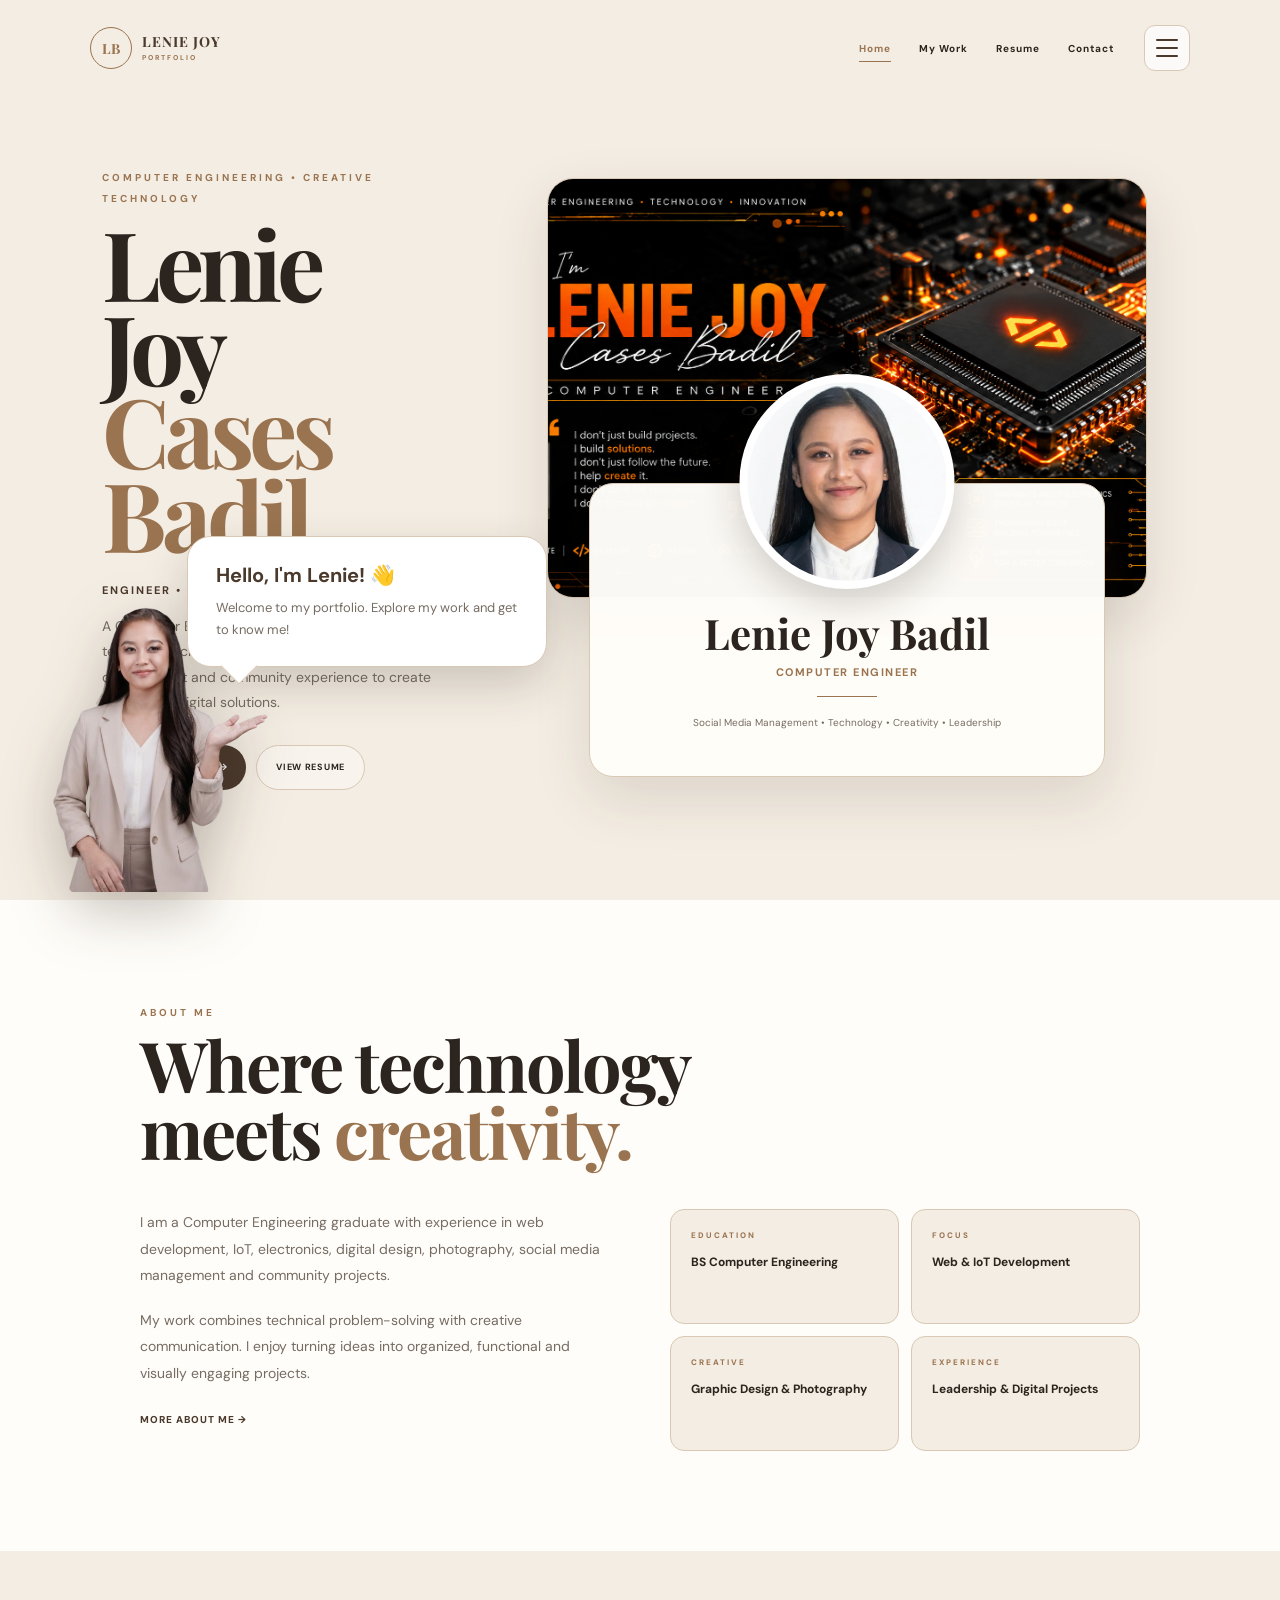
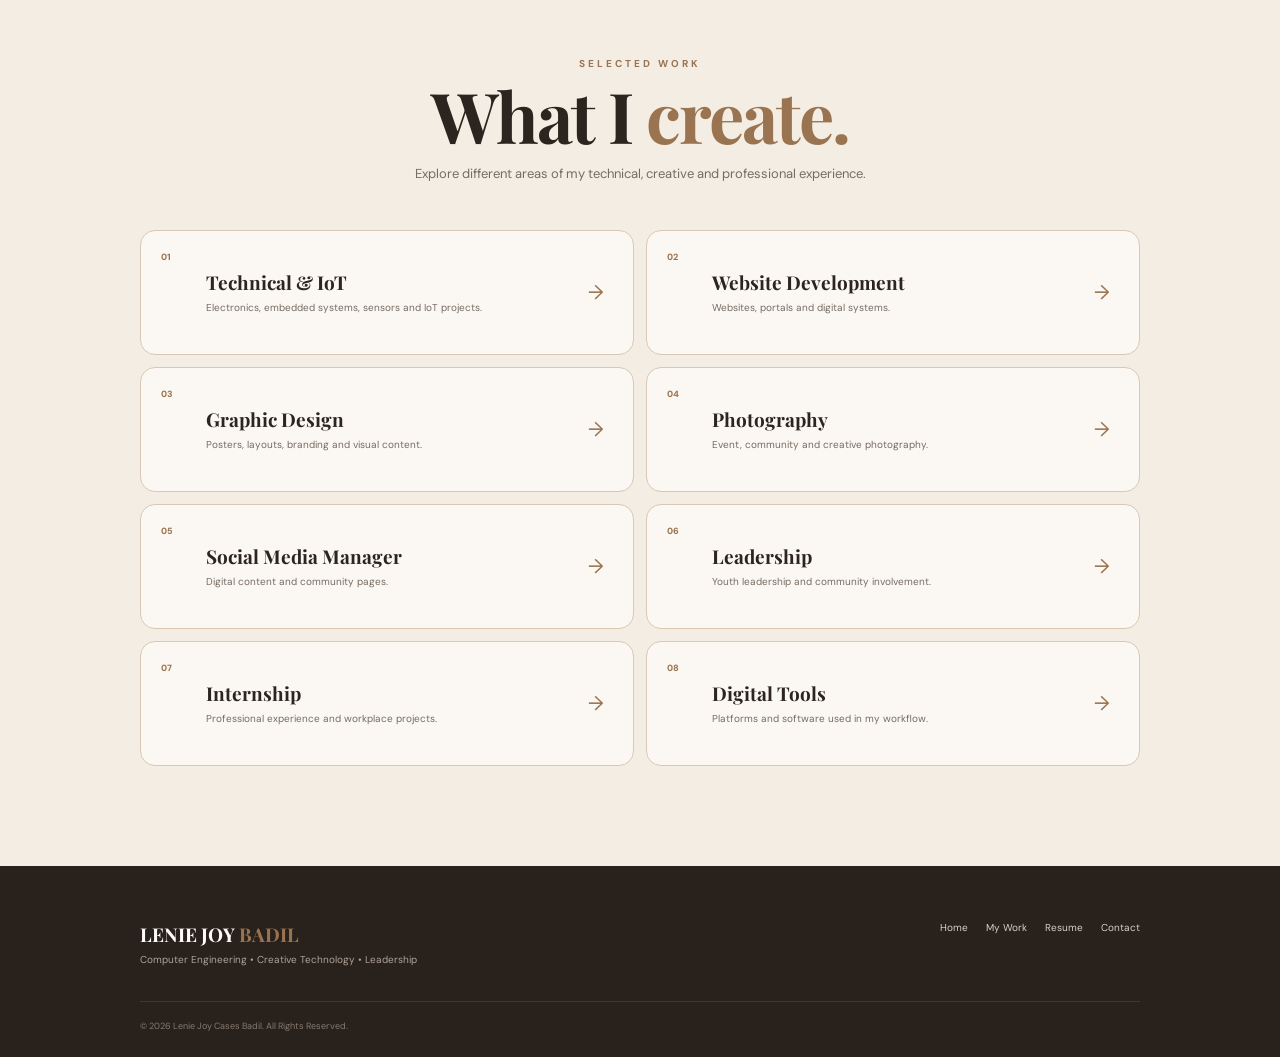
==== commit 9e82656f: "k" ====
--- a/index.html
+++ b/index.html
@@ -739,7 +739,6 @@
 <div
     class="photo-modal"
     id="photoModal"
-    aria-hidden="true"
 >
 
     <button
@@ -760,7 +759,6 @@
 </div>
 
 
-
 <!-- =====================================================
      FOOTER
 ===================================================== -->
--- a/style.css
+++ b/style.css
@@ -3996,4 +3996,136 @@
     .contact-message .main-button {
         width: 100%;
     }
+}
+/* =====================================================
+   CLICKABLE PROFILE & COVER PHOTO
+===================================================== */
+
+.clickable-photo {
+    cursor: pointer;
+}
+
+.clickable-photo img {
+    cursor: pointer;
+}
+
+
+/* =====================================================
+   PHOTO POPUP
+===================================================== */
+
+.photo-modal {
+    position: fixed;
+    inset: 0;
+
+    width: 100%;
+    height: 100%;
+
+    background: rgba(0, 0, 0, 0.88);
+
+    display: flex;
+    align-items: center;
+    justify-content: center;
+
+    padding: 30px;
+
+    opacity: 0;
+    visibility: hidden;
+
+    pointer-events: none;
+
+    transition: opacity 0.25s ease,
+                visibility 0.25s ease;
+
+    z-index: 999999;
+}
+
+.photo-modal.active {
+    opacity: 1;
+    visibility: visible;
+    pointer-events: auto;
+}
+
+
+/* LARGE PHOTO */
+
+.photo-modal img {
+    max-width: 90%;
+    max-height: 85vh;
+
+    width: auto;
+    height: auto;
+
+    object-fit: contain;
+
+    border-radius: 18px;
+
+    box-shadow: 0 20px 60px rgba(0, 0, 0, 0.5);
+}
+
+
+/* =====================================================
+   X BUTTON
+===================================================== */
+
+.photo-close {
+    position: absolute;
+
+    top: 25px;
+    right: 30px;
+
+    width: 50px;
+    height: 50px;
+
+    border: none;
+    border-radius: 50%;
+
+    background: rgba(255, 255, 255, 0.18);
+
+    color: white;
+
+    font-size: 36px;
+    line-height: 1;
+
+    cursor: pointer;
+
+    display: flex;
+    align-items: center;
+    justify-content: center;
+
+    z-index: 1000000;
+
+    transition: 0.2s ease;
+}
+
+.photo-close:hover {
+    background: rgba(255, 255, 255, 0.35);
+    transform: scale(1.08);
+}
+
+
+/* MOBILE */
+
+@media (max-width: 600px) {
+
+    .photo-modal {
+        padding: 20px;
+    }
+
+    .photo-modal img {
+        max-width: 95%;
+        max-height: 80vh;
+        border-radius: 12px;
+    }
+
+    .photo-close {
+        top: 15px;
+        right: 15px;
+
+        width: 45px;
+        height: 45px;
+
+        font-size: 30px;
+    }
+
 }
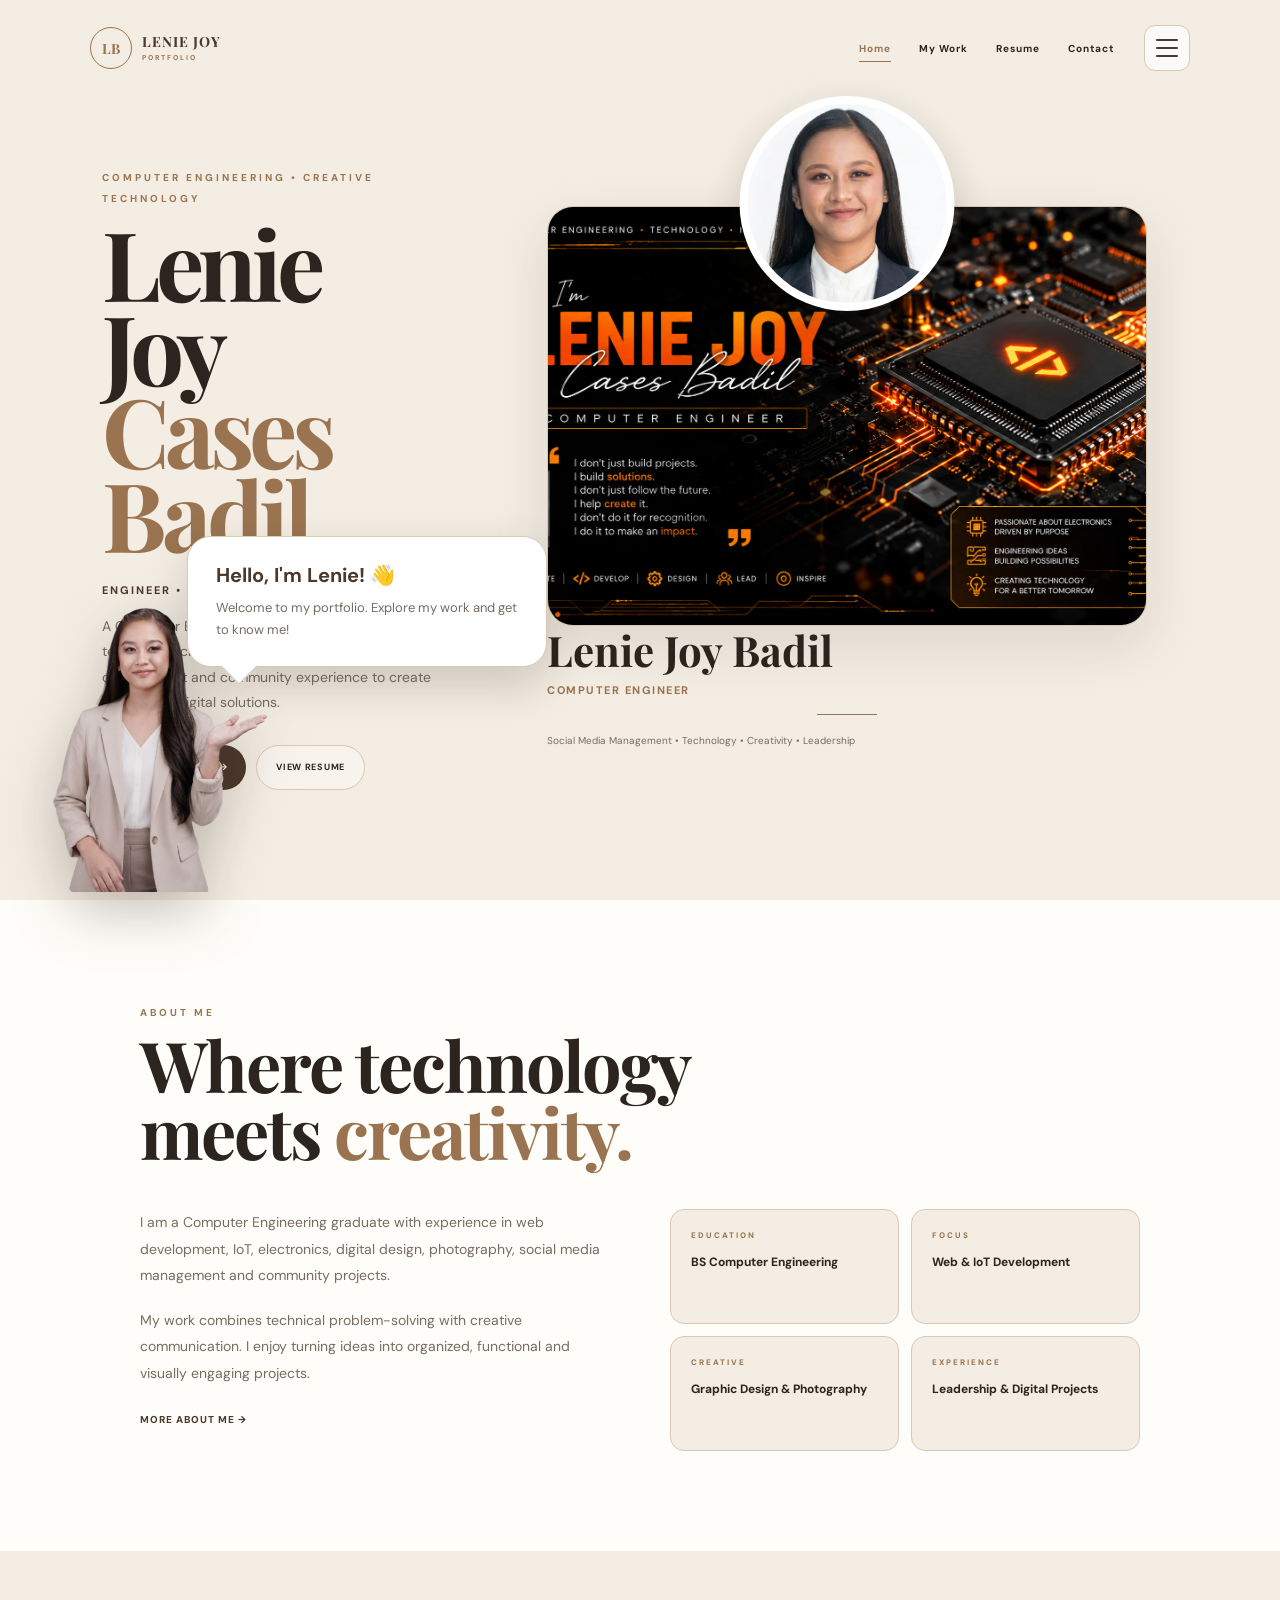
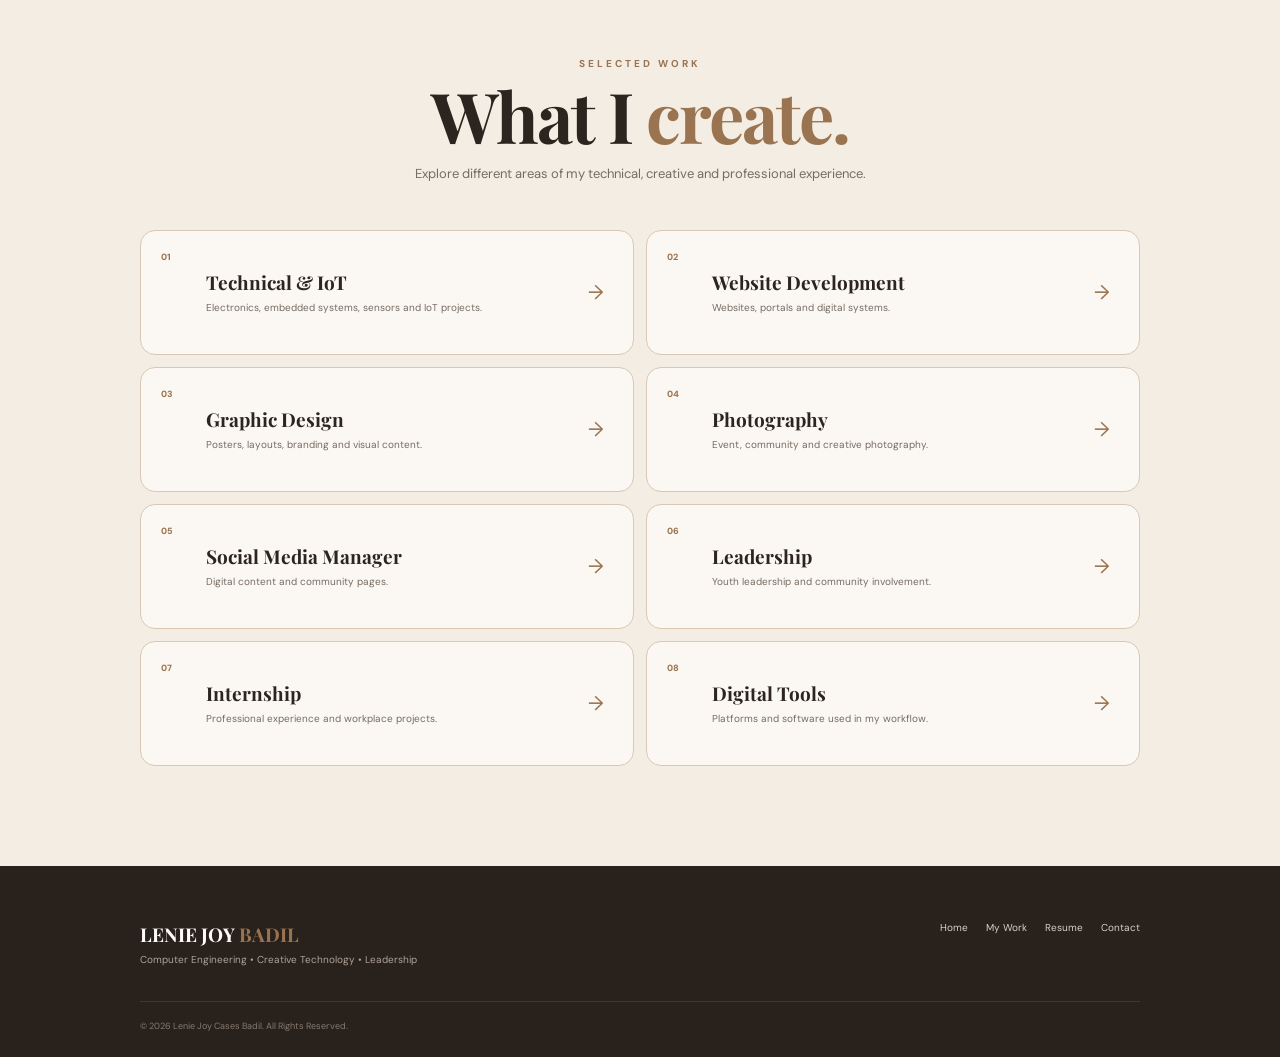
==== commit 2454cdf7: "k" ====
--- a/index.html
+++ b/index.html
@@ -183,21 +183,24 @@
         <!-- =================================================
              CLICKABLE COVER PHOTO
         ================================================= -->
-
-        <div
-            class="cover-card clickable-photo"
-            onclick="openPhoto('assets/cover.jpg', 'Lenie Joy Badil Cover')"
-            role="button"
-            tabindex="0"
-            aria-label="View cover photo"
-        >
-
-            <img
-                src="assets/cover.jpg"
-                alt="Lenie Joy Badil Cover"
-            >
-
-        </div>
+<!-- =================================================
+     CLICKABLE COVER PHOTO
+================================================== -->
+
+<div
+    class="cover-card"
+    onclick="openPhoto('assets/cover.jpg', 'Lenie Joy Badil Cover')"
+    role="button"
+    tabindex="0"
+    aria-label="View cover photo"
+>
+
+    <img
+        src="assets/cover.jpg"
+        alt="Lenie Joy Badil Cover"
+    >
+
+</div>
 
 
 
@@ -205,25 +208,22 @@
              PROFILE CARD
         ================================================= -->
 
-        <div class="profile-card">
-
-
-            <!-- CLICKABLE PROFILE PHOTO -->
-
-            <div
-                class="profile-photo clickable-photo"
-                onclick="openPhoto('assets/profile.jpg', 'Lenie Joy Badil Profile')"
-                role="button"
-                tabindex="0"
-                aria-label="View profile photo"
-            >
-
-                <img
-                    src="assets/profile.jpg"
-                    alt="Lenie Joy Badil Profile"
-                >
-
-            </div>
+       <!-- CLICKABLE PROFILE PHOTO -->
+
+<div
+    class="profile-photo"
+    onclick="openPhoto('assets/profile.jpg', 'Lenie Joy Badil Profile')"
+    role="button"
+    tabindex="0"
+    aria-label="View profile photo"
+>
+
+    <img
+        src="assets/profile.jpg"
+        alt="Lenie Joy Badil Profile"
+    >
+
+</div>
 
 
 
@@ -737,28 +737,27 @@
 ===================================================== -->
 
 <div
-    class="photo-modal"
-    id="photoModal"
+    id="photoViewer"
+    class="photo-viewer"
+    onclick="closePhoto(event)"
 >
 
     <button
         class="photo-close"
-        id="photoClose"
-        type="button"
+        onclick="closePhoto()"
         aria-label="Close photo"
     >
         ×
     </button>
 
     <img
-        id="modalPhoto"
+        id="viewerImage"
         src=""
         alt=""
     >
 
 </div>
 
-
 <!-- =====================================================
      FOOTER
 ===================================================== -->
--- a/style.css
+++ b/style.css
@@ -4128,4 +4128,121 @@
         font-size: 30px;
     }
 
+}
+/* =====================================================
+   CLICKABLE PROFILE / COVER PHOTO
+===================================================== */
+
+.cover-card,
+.profile-photo {
+    cursor: pointer;
+}
+
+.cover-card img,
+.profile-photo img {
+    cursor: pointer;
+}
+
+
+/* =====================================================
+   FULLSCREEN PHOTO VIEWER
+===================================================== */
+
+.photo-viewer {
+    position: fixed;
+    inset: 0;
+    width: 100%;
+    height: 100%;
+    background: rgba(0, 0, 0, 0.88);
+
+    display: none;
+    align-items: center;
+    justify-content: center;
+
+    z-index: 999999;
+
+    padding: 30px;
+    box-sizing: border-box;
+
+    cursor: zoom-out;
+}
+
+.photo-viewer.show {
+    display: flex;
+}
+
+.photo-viewer img {
+    max-width: 90%;
+    max-height: 90%;
+    width: auto;
+    height: auto;
+
+    object-fit: contain;
+
+    border-radius: 18px;
+
+    cursor: default;
+}
+
+
+/* X BUTTON */
+
+.photo-close {
+    position: absolute;
+
+    top: 25px;
+    right: 30px;
+
+    width: 48px;
+    height: 48px;
+
+    border: none;
+    border-radius: 50%;
+
+    background: rgba(255, 255, 255, 0.15);
+    color: white;
+
+    font-size: 36px;
+    line-height: 1;
+
+    cursor: pointer;
+
+    z-index: 1000000;
+
+    display: flex;
+    align-items: center;
+    justify-content: center;
+
+    transition: 0.2s ease;
+}
+
+.photo-close:hover {
+    background: rgba(255, 255, 255, 0.3);
+    transform: scale(1.08);
+}
+
+
+/* MOBILE */
+
+@media (max-width: 600px) {
+
+    .photo-viewer {
+        padding: 15px;
+    }
+
+    .photo-viewer img {
+        max-width: 95%;
+        max-height: 85%;
+    }
+
+    .photo-close {
+        top: 15px;
+        right: 15px;
+
+        width: 44px;
+        height: 44px;
+
+        font-size: 32px;
+    }
+
 }
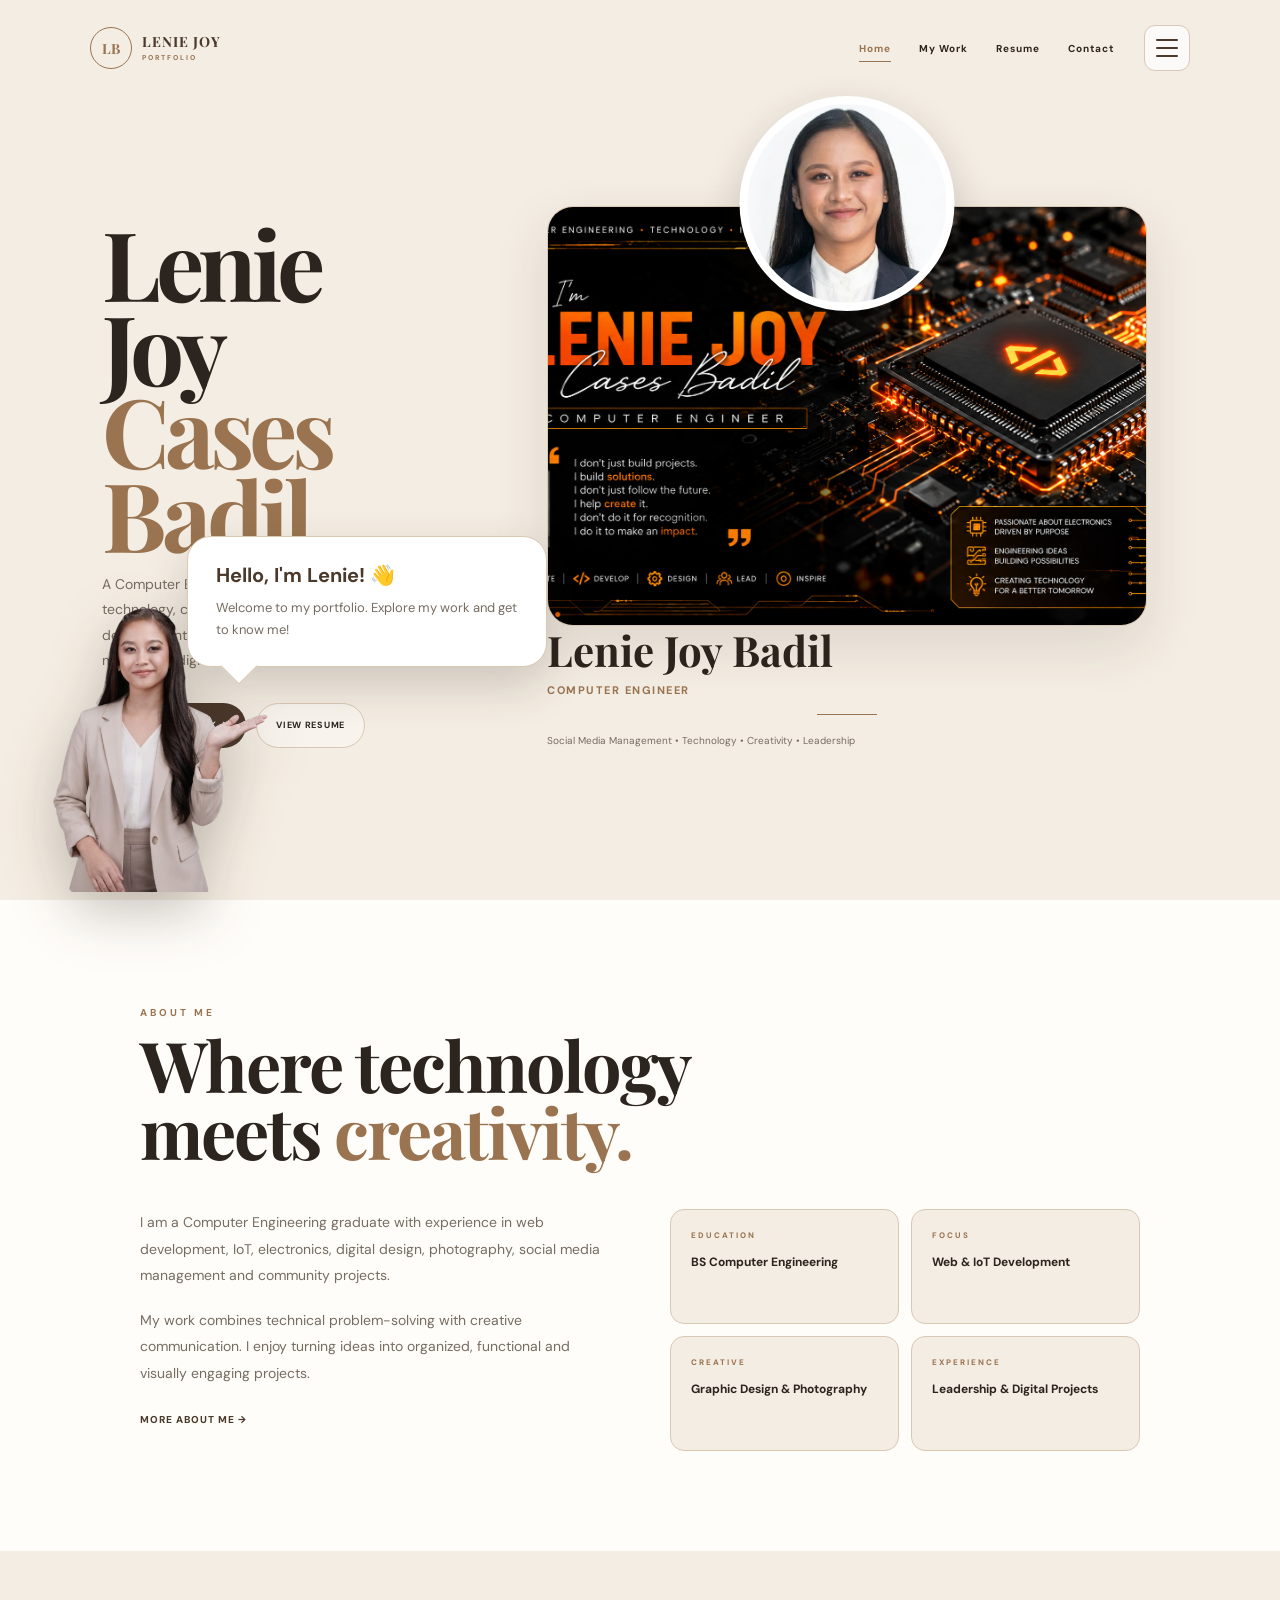
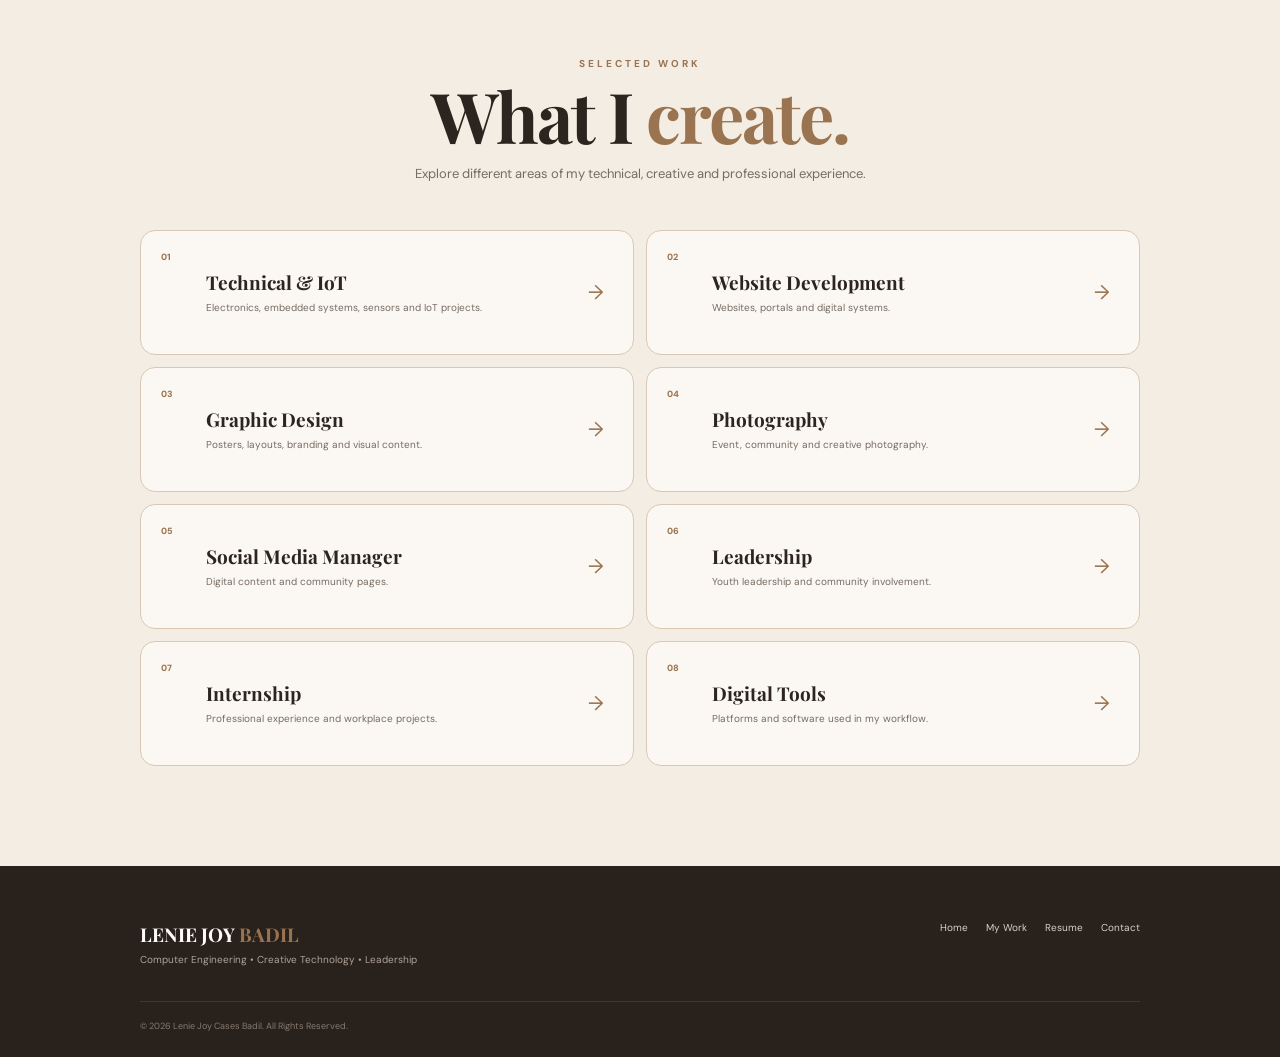
==== commit 177c21ac: "k" ====
--- a/index.html
+++ b/index.html
@@ -117,11 +117,6 @@
 
     <div class="hero-text">
 
-        <span class="small-label">
-            COMPUTER ENGINEERING • CREATIVE TECHNOLOGY
-        </span>
-
-
         <h1>
 
             Lenie Joy
@@ -131,11 +126,6 @@
             </span>
 
         </h1>
-
-
-        <div class="hero-title">
-            ENGINEER • WEB DEVELOPER • CREATIVE
-        </div>
 
 
         <p class="hero-description">
